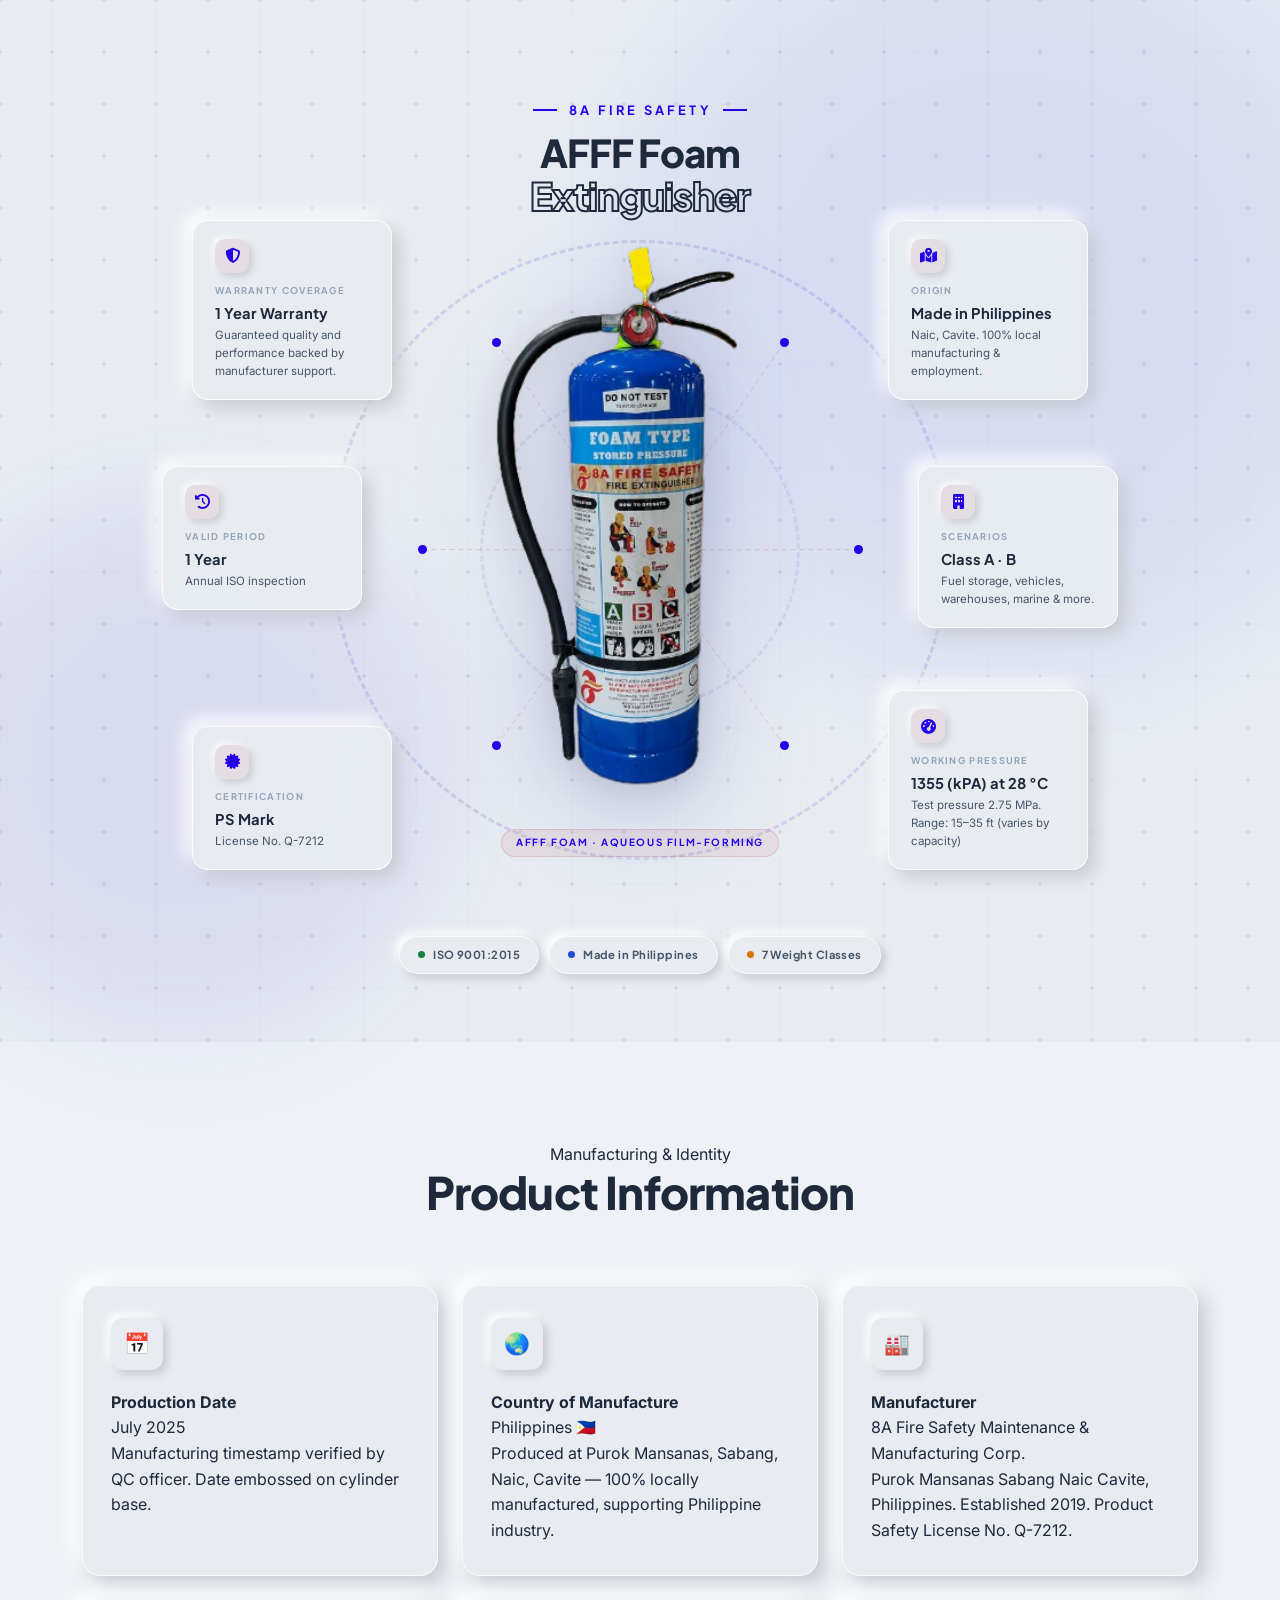
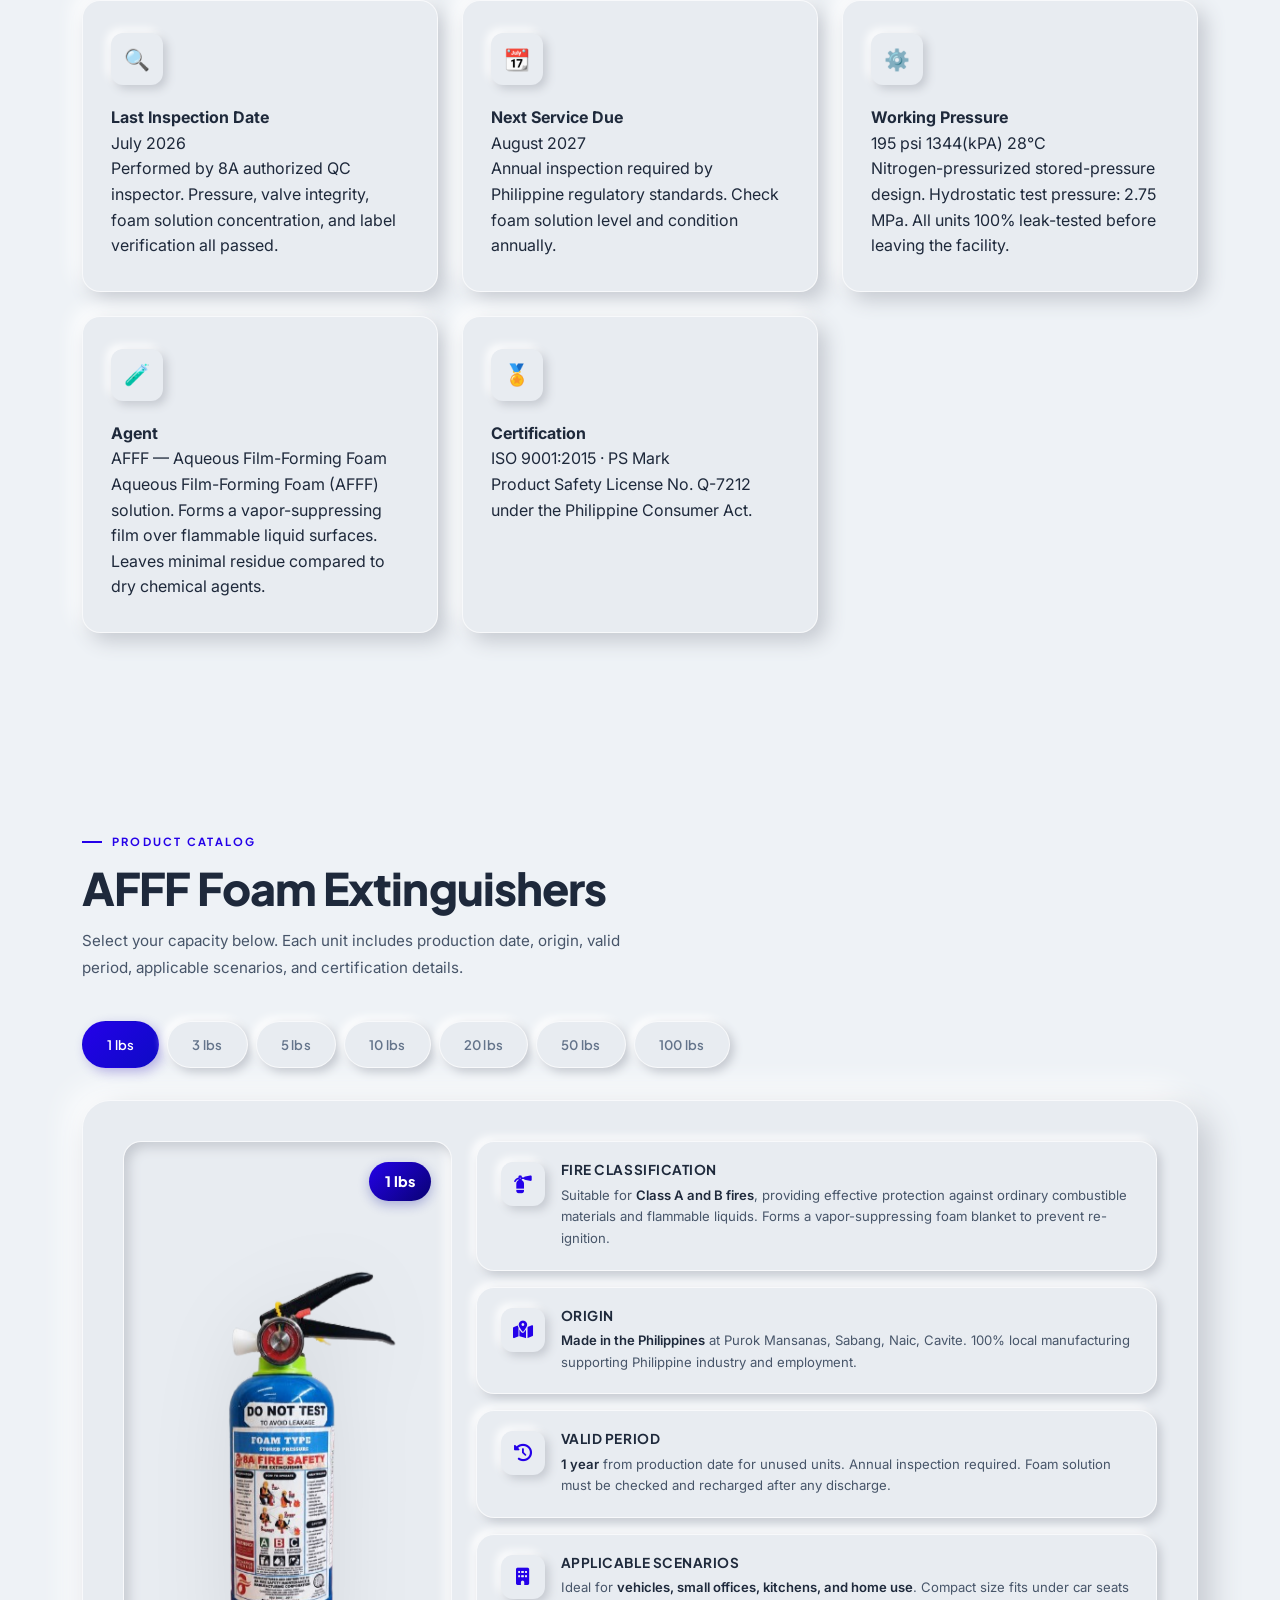
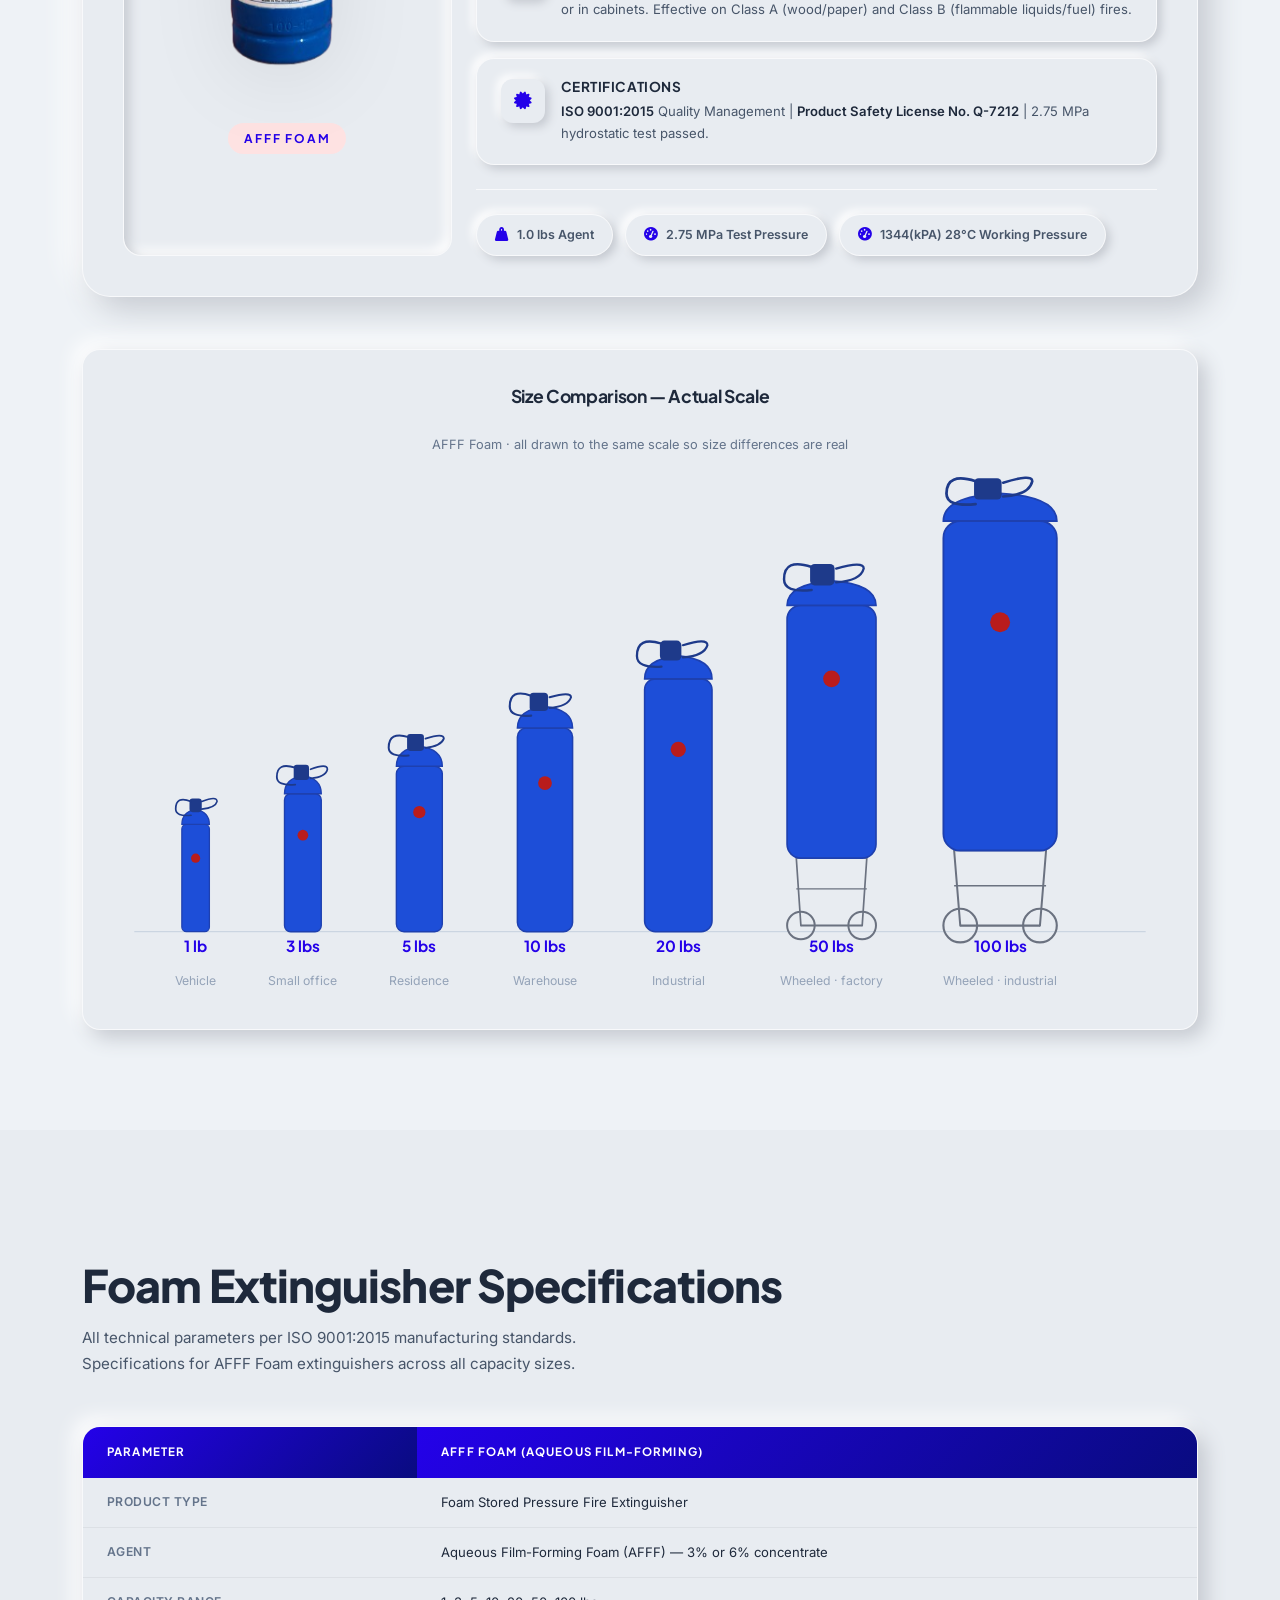
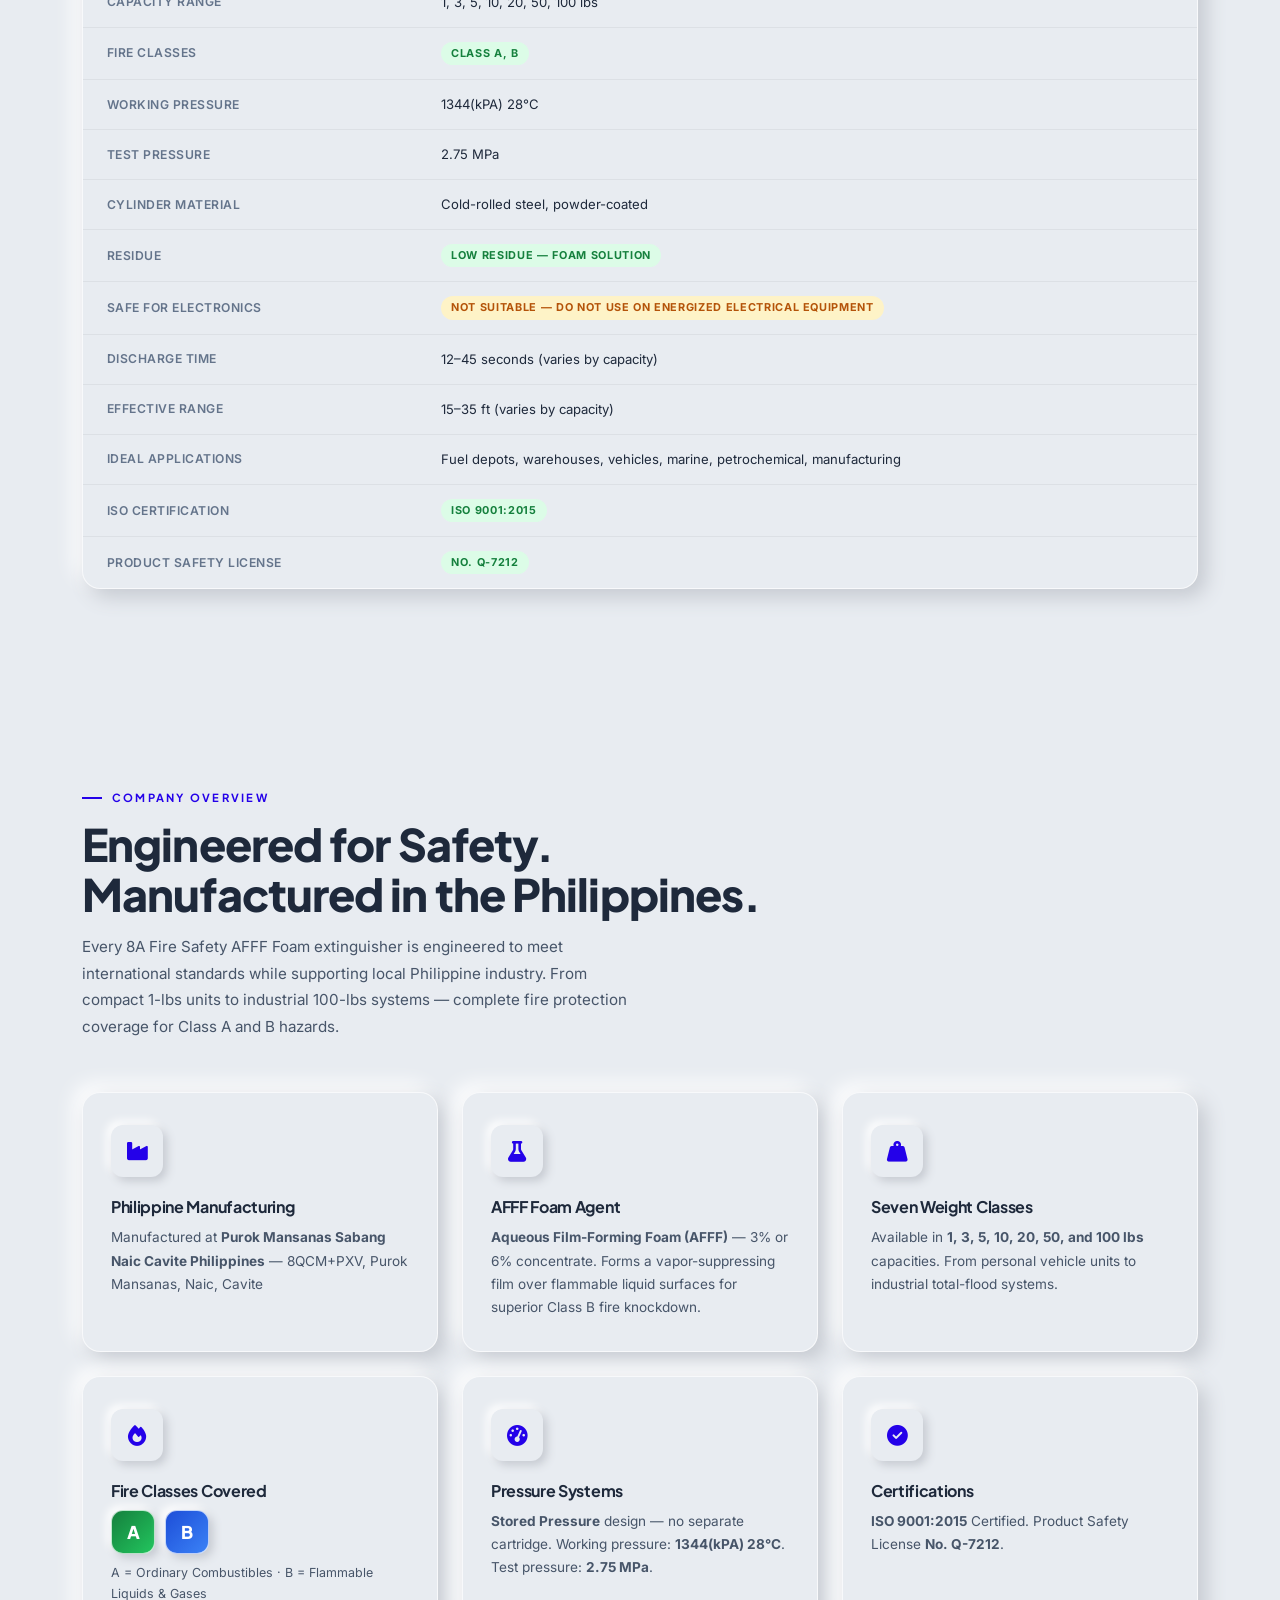
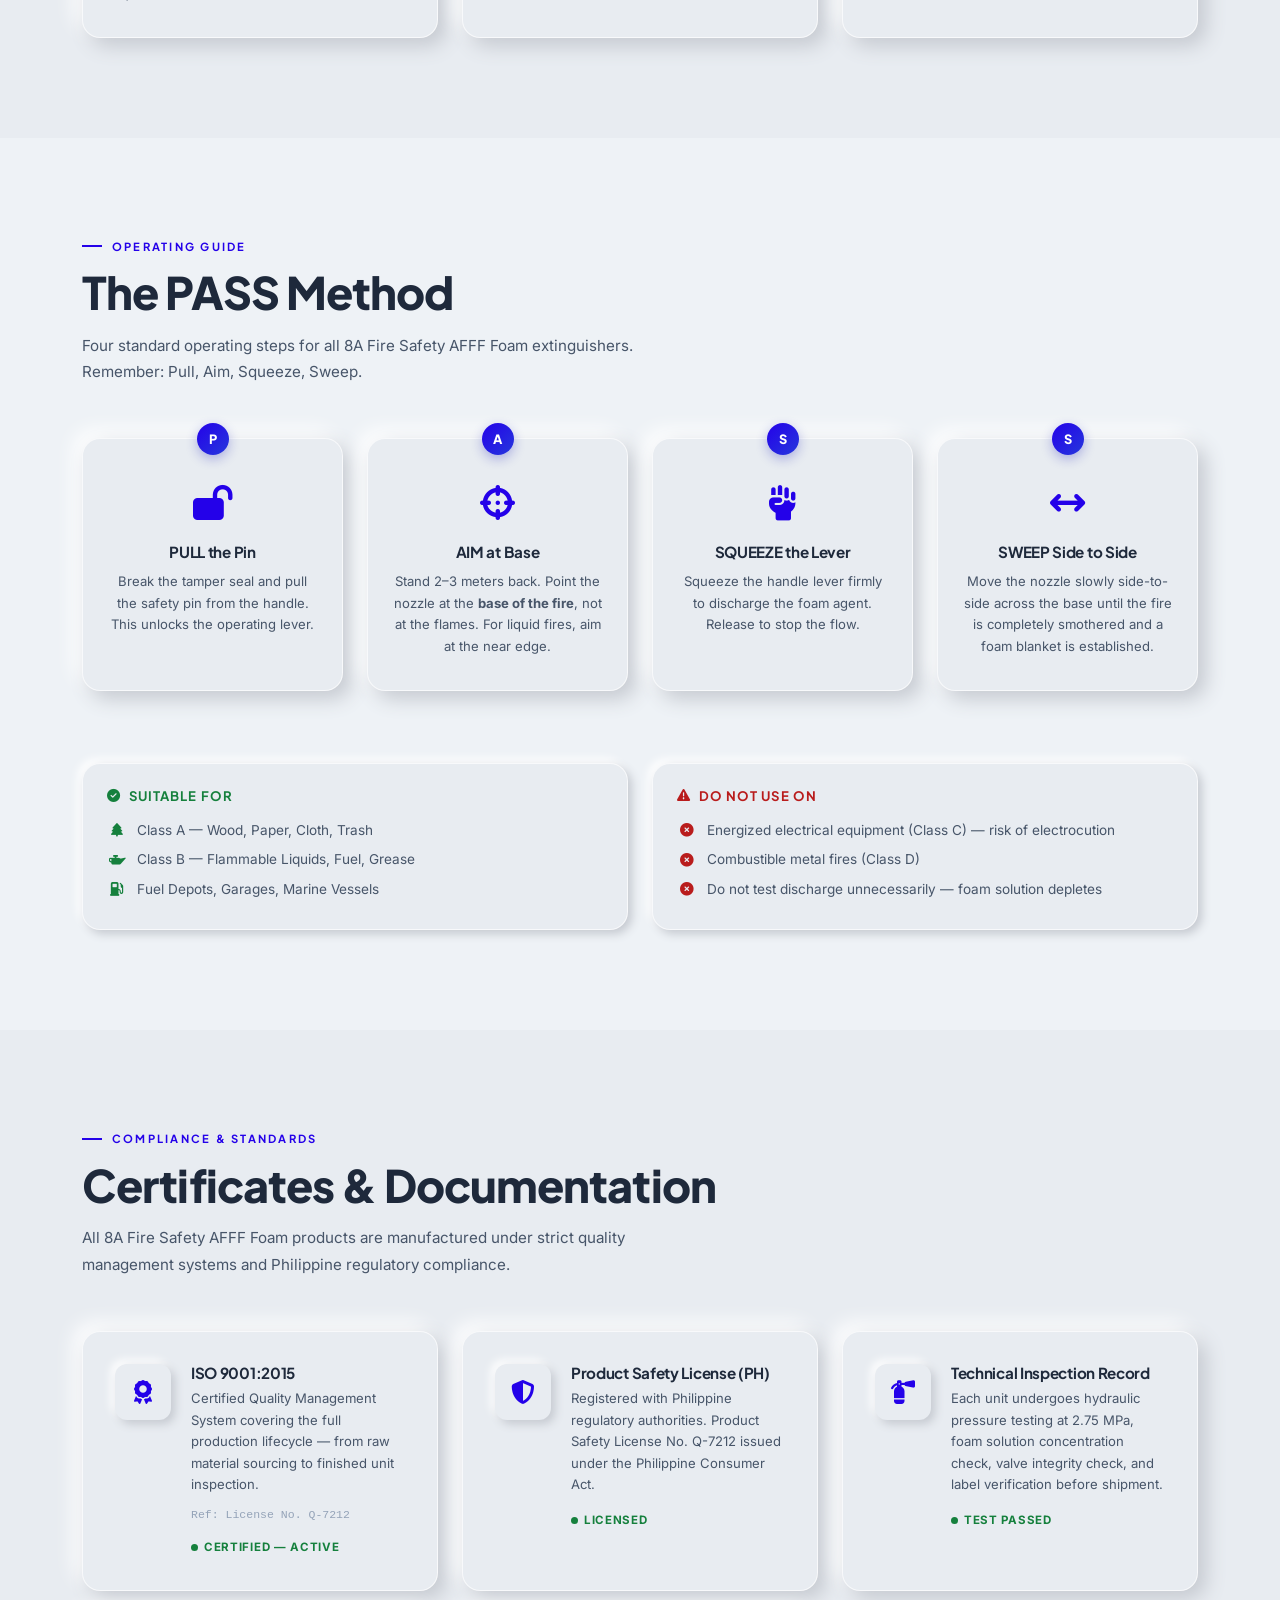
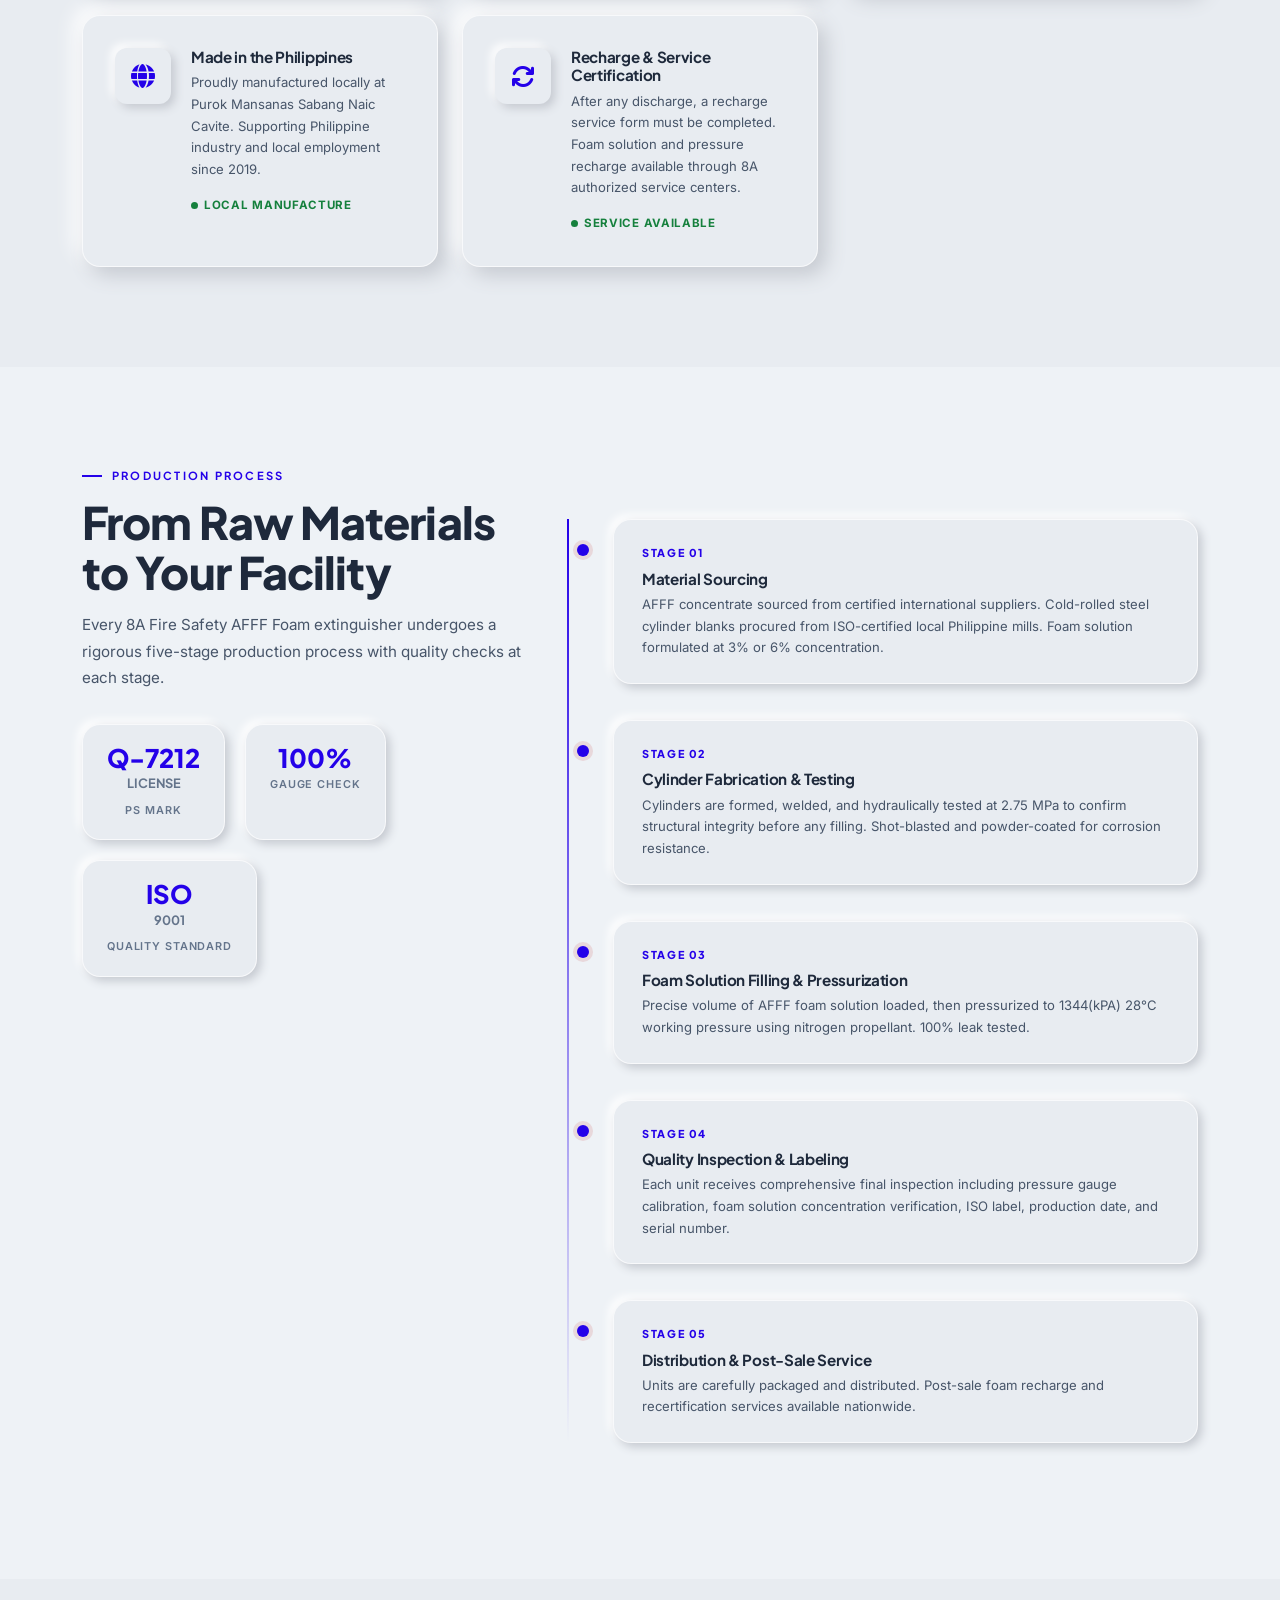
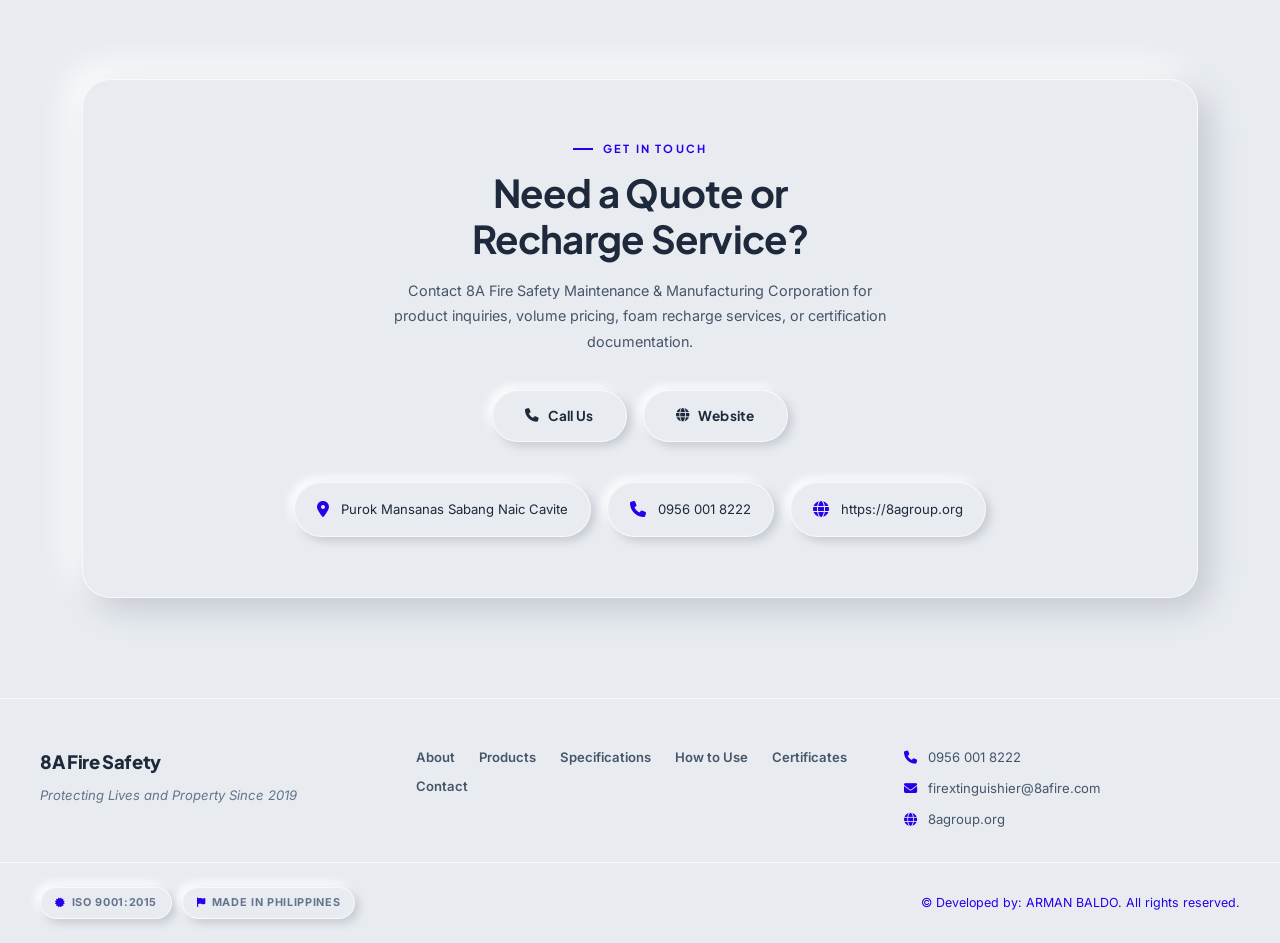
==== foam.html @ 7fbac1e6 "Update foam.html" ====
<!DOCTYPE html>
<html lang="en">
<head>
  <meta charset="UTF-8" />
  <meta name="viewport" content="width=device-width, initial-scale=1.0" />
  <title>8A Fire Safety — Foam Fire Extinguishers</title>
  <meta name="description" content="8A Fire Safety — Philippine-made AFFF Foam fire extinguishers. Available in 1, 3, 5, 10, 20, 50, and 100 lbs. ISO 9001:2015 certified." />

  <link href="https://cdn.jsdelivr.net/npm/bootstrap@5.3.3/dist/css/bootstrap.min.css" rel="stylesheet" integrity="sha384-QWTKZyjpPEjISv5WaRU9OFeRpok6YctnYmDr5pNlyT2bRjXh0JMhjY6hW+ALEwIH" crossorigin="anonymous">
  <link rel="stylesheet" href="https://cdnjs.cloudflare.com/ajax/libs/font-awesome/6.5.1/css/all.min.css" integrity="sha512-DTOQO9RWCH3ppGqcWaEA1BIZOC6xxalwEsw9c2QQeAIftl+Vegovlnee1c9QX4TctnWMn13TZye+giMm8e2LwA==" crossorigin="anonymous" referrerpolicy="no-referrer" />
  <link rel="preconnect" href="https://fonts.googleapis.com">
  <link rel="preconnect" href="https://fonts.gstatic.com" crossorigin>
  <link href="https://fonts.googleapis.com/css2?family=Inter:wght@300;400;500;600;700&family=Plus+Jakarta+Sans:wght@500;600;700;800&display=swap" rel="stylesheet">
  <link rel="stylesheet" href="css/foam.css" />
  <link rel="stylesheet" href="css/foam_grid_animation.css" />
<base target="_blank">
</head>
<body>
<section id="hero" class="h8a-hero-section">

  <!-- Ambient background grid + orbs -->
  <div class="h8a-grid-bg"></div>
  <div class="h8a-orb h8a-orb-1"></div>
  <div class="h8a-orb h8a-orb-2"></div>

  <div class="container h8a-inner">

    <!-- ── Top text block ── -->
    <div class="h8a-top-text reveal-on-scroll">
      <div class="h8a-hero-label">
        <span class="h8a-hero-label-dash"></span>
        8A Fire Safety
        <span class="h8a-hero-label-dash"></span>
      </div>
      <h1 class="h8a-hero-title">
        AFFF Foam<br>
        <span class="h8a-hero-title-stroke">Extinguisher</span>
      </h1>
    </div>

    <!-- ── Stage: floating cards + product center ── -->
    <div class="h8a-stage reveal-on-scroll" data-delay="200" id="h8aStage">

      <!-- Rotating rings -->
      <div class="h8a-ring h8a-ring-outer"></div>
      <div class="h8a-ring h8a-ring-inner"></div>
                                              
      <!-- SVG connector lines (drawn by JS) -->
      <svg id="h8aLines" class="h8a-svg-lines" xmlns="http://www.w3.org/2000/svg"></svg>

      <!-- Pulse dots (anchor points on image perimeter) -->
      <div class="h8a-dot-pulse h8a-dot-tl" style="animation-delay:0s"></div>
      <div class="h8a-dot-pulse h8a-dot-tr" style="animation-delay:0.4s"></div>
      <div class="h8a-dot-pulse h8a-dot-ml" style="animation-delay:0.8s"></div>
      <div class="h8a-dot-pulse h8a-dot-mr" style="animation-delay:1.2s"></div>
      <div class="h8a-dot-pulse h8a-dot-bl" style="animation-delay:1.6s"></div>
      <div class="h8a-dot-pulse h8a-dot-br" style="animation-delay:2.0s"></div>

      <!-- CARD 0: Warranty Coverage -->
      <div class="h8a-card h8a-card-tl" id="h8a-card-0">
        <div class="h8a-card-icon"><i class="fa-solid fa-shield-halved"></i></div>
        <div class="h8a-card-title">Warranty Coverage</div>
        <div class="h8a-card-value">1 Year Warranty</div>
        <div class="h8a-card-detail">Guaranteed quality and performance backed by manufacturer support.</div>
      </div>

      <!-- CARD 1: Origin (top-right) -->
      <div class="h8a-card h8a-card-tr" id="h8a-card-1">
        <div class="h8a-card-icon"><i class="fa-solid fa-map-location-dot"></i></div>
        <div class="h8a-card-title">Origin</div>
        <div class="h8a-card-value">Made in Philippines</div>
        <div class="h8a-card-detail">Naic, Cavite. 100% local manufacturing &amp; employment.</div>
      </div>

      <!-- CARD 2: Valid Period (mid-left) -->
      <div class="h8a-card h8a-card-ml" id="h8a-card-2">
        <div class="h8a-card-icon"><i class="fa-solid fa-clock-rotate-left"></i></div>
        <div class="h8a-card-title">Valid Period</div>
        <div class="h8a-card-value">1 Year</div>
        <div class="h8a-card-detail">Annual ISO inspection</div>
      </div>

      <!-- CARD 3: Applicable Scenarios (mid-right) -->
      <div class="h8a-card h8a-card-mr" id="h8a-card-3">
        <div class="h8a-card-icon"><i class="fa-solid fa-building"></i></div>
        <div class="h8a-card-title">Scenarios</div>
        <div class="h8a-card-value">Class A · B</div>
        <div class="h8a-card-detail">Fuel storage, vehicles, warehouses, marine &amp; more.</div>
      </div>

      <!-- CARD 4: Certifications (bottom-left) -->
      <div class="h8a-card h8a-card-bl" id="h8a-card-4">
        <div class="h8a-card-icon">
          <i class="fa-solid fa-certificate"></i>
        </div>
        <div class="h8a-card-title">Certification</div>
        <div class="h8a-card-value">PS Mark</div>
        <div class="h8a-card-detail">License No. Q-7212</div>
      </div>

      <!-- CARD 5: Working Pressure (bottom-right) -->
      <div class="h8a-card h8a-card-br" id="h8a-card-5">
        <div class="h8a-card-icon"><i class="fa-solid fa-gauge-high"></i></div>
        <div class="h8a-card-title">Working Pressure</div>
        <div class="h8a-card-value">1355 (kPA) at 28 °C</div>
        <div class="h8a-card-detail">Test pressure 2.75 MPa. Range: 15–35 ft (varies by capacity)</div>
      </div>

      <!-- ── Centre product image ── -->
      <div class="h8a-product-core">
        <div class="h8a-img-wrap">
          <img
            src="img/FOAM/10.png"
            alt="8A Fire Safety AFFF Foam Fire Extinguisher"
            class="h8a-product-img"
            onerror="this.style.display='none';this.nextElementSibling.style.display='flex'"
          />
          <!-- Fallback SVG (hidden unless img fails) -->
          <div class="h8a-product-svg-fallback" style="display:none;">
            <i class="fa-solid fa-fire-extinguisher" style="font-size:7rem;color:#1d4ed8;filter:drop-shadow(0 8px 24px rgba(29,78,216,0.25));"></i>
          </div>
        </div>
        <span class="h8a-product-badge">AFFF Foam · Aqueous Film-Forming</span>
      </div>

    </div><!-- /.h8a-stage -->

    <!-- ── Bottom cert pills ── -->
    <div class="h8a-certs-row reveal-on-scroll" data-delay="350">
      <div class="h8a-cert-pill"><span class="h8a-pill-dot green"></span>ISO 9001:2015</div>
      <div class="h8a-cert-pill"><span class="h8a-pill-dot blue"></span>Made in Philippines</div>
      <div class="h8a-cert-pill"><span class="h8a-pill-dot amber"></span>7 Weight Classes</div>
    </div>

  </div><!-- /.container -->
</section>


<!-- ── SECTION: KEY INFO ── -->
<section id="product-info" class="section-pad alt-bg reveal-on-scroll" data-delay="200">
  <div class="container h8a-inner">
    <div class="section-eyebrow">Manufacturing &amp; Identity</div>
    <h2 class="section-title">Product Information</h2>
    <div class="info-grid">

      <div class="info-card">
        <div class="ic-icon">📅</div>
        <div class="ic-label" style="font-weight:700;">Production Date</div>
        <div class="ic-value">July 2025</div>
        <div class="ic-detail">Manufacturing timestamp verified by QC officer. Date embossed on cylinder base.</div>
      </div>

      <div class="info-card">
        <div class="ic-icon">🌏</div>
        <div class="ic-label" style="font-weight:700;">Country of Manufacture</div>
        <div class="ic-value">Philippines 🇵🇭</div>
        <div class="ic-detail">Produced at Purok Mansanas, Sabang, Naic, Cavite — 100% locally manufactured, supporting Philippine industry.</div>
      </div>

      <div class="info-card">
        <div class="ic-icon">🏭</div>
        <div class="ic-label" style="font-weight:700;">Manufacturer</div>
        <div class="ic-value">8A Fire Safety Maintenance &amp; Manufacturing Corp.</div>
        <div class="ic-detail">Purok Mansanas Sabang Naic Cavite, Philippines. Established 2019. Product Safety License No. Q-7212.</div>
      </div>

      <div class="info-card">
        <div class="ic-icon">🔍</div>
        <div class="ic-label" style="font-weight:700;">Last Inspection Date</div>
        <div class="ic-value">July 2026</div>
        <div class="ic-detail">Performed by 8A authorized QC inspector. Pressure, valve integrity, foam solution concentration, and label verification all passed.</div>
      </div>

      <div class="info-card">
        <div class="ic-icon">📆</div>
        <div class="ic-label" style="font-weight:700;">Next Service Due</div>
        <div class="ic-value">August 2027</div>
        <div class="ic-detail">Annual inspection required by Philippine regulatory standards. Check foam solution level and condition annually.</div>
      </div>

      <div class="info-card">
        <div class="ic-icon">⚙️</div>
        <div class="ic-label" style="font-weight:700;">Working Pressure</div>
        <div class="ic-value">195 psi 1344(kPA) 28°C</div>
        <div class="ic-detail">Nitrogen-pressurized stored-pressure design. Hydrostatic test pressure: 2.75 MPa. All units 100% leak-tested before leaving the facility.</div>
      </div>

      <div class="info-card">
        <div class="ic-icon">🧪</div>
        <div class="ic-label" style="font-weight:700;">Agent</div>
        <div class="ic-value">AFFF — Aqueous Film-Forming Foam</div>
        <div class="ic-detail">Aqueous Film-Forming Foam (AFFF) solution. Forms a vapor-suppressing film over flammable liquid surfaces. Leaves minimal residue compared to dry chemical agents.</div>
      </div>

      <div class="info-card">
        <div class="ic-icon">🏅</div>
        <div class="ic-label" style="font-weight:700;">Certification</div>
        <div class="ic-value">ISO 9001:2015 · PS Mark</div>
        <div class="ic-detail">Product Safety License No. Q-7212 under the Philippine Consumer Act.</div>
      </div>

    </div>
  </div>
</section>

<!-- ══════════════════════════════════════════
     PRODUCTS — FOAM ONLY
     ══════════════════════════════════════════ -->
<section id="products" class="section-pad alt-bg">
  <div class="container">
    <div class="section-label reveal-on-scroll">Product Catalog</div>
    <h2 class="section-title reveal-on-scroll" data-delay="100">AFFF Foam Extinguishers</h2>
    <p class="section-sub reveal-on-scroll" data-delay="200">
      Select your capacity below. Each unit includes production date, origin, valid period, applicable scenarios, and certification details.
    </p>

    <!-- Product Size Selector -->
    <div class="product-tabs reveal-on-scroll" data-delay="300">
      <button class="tab-btn active" data-tab="1lb">1 lbs</button>
      <button class="tab-btn " data-tab="3lb">3 lbs</button>
      <button class="tab-btn" data-tab="5lb">5 lbs</button>
      <button class="tab-btn" data-tab="10lb">10 lbs</button>
      <button class="tab-btn" data-tab="20lb">20 lbs</button>
      <button class="tab-btn" data-tab="50lb">50 lbs</button>
      <button class="tab-btn" data-tab="100lb">100 lbs</button>
    </div>

    <!-- 1 lbs Product Card -->
    <div id="tab-1lb" class="product-detail-panel active">
      <div class="product-detail-card">
        <div class="row g-4 reveal-on-scroll" data-delay="200">
          <div class="col-lg-4">
            <div class="product-image-box">
              <div class="product-size-badge">1 lbs</div>
              <img class="anatomy-img" id="anatomyImg" src="img/FOAM/1.png" alt="8A Fire Safety Foam Extinguisher Technical Drawing" />
              <div class="product-agent-tag">AFFF Foam</div>
            </div>
          </div>
          <div class="col-lg-8">
            <div class="product-info-grid">
              <div class="info-block">
                <div class="info-block-icon"><i class="fa-solid fa-fire-extinguisher"></i></div>
                <div class="info-block-content">
                  <h5>Fire Classification</h5>
                  <p>Suitable for <strong>Class A and B fires</strong>, providing effective protection against ordinary combustible materials and flammable liquids. Forms a vapor-suppressing foam blanket to prevent re-ignition.</p>
                </div>
              </div>
              <div class="info-block">
                <div class="info-block-icon"><i class="fa-solid fa-map-location-dot"></i></div>
                <div class="info-block-content">
                  <h5>Origin</h5>
                  <p><strong>Made in the Philippines</strong> at Purok Mansanas, Sabang, Naic, Cavite. 100% local manufacturing supporting Philippine industry and employment.</p>
                </div>
              </div>
              <div class="info-block">
                <div class="info-block-icon"><i class="fa-solid fa-clock-rotate-left"></i></div>
                <div class="info-block-content">
                  <h5>Valid Period</h5>
                  <p><strong>1 year</strong> from production date for unused units. Annual inspection required. Foam solution must be checked and recharged after any discharge.</p>
                </div>
              </div>
              <div class="info-block">
                <div class="info-block-icon"><i class="fa-solid fa-building"></i></div>
                <div class="info-block-content">
                  <h5>Applicable Scenarios</h5>
                  <p>Ideal for <strong>vehicles, small offices, kitchens, and home use</strong>. Compact size fits under car seats or in cabinets. Effective on Class A (wood/paper) and Class B (flammable liquids/fuel) fires.</p>
                </div>
              </div>
              <div class="info-block">
                <div class="info-block-icon"><i class="fa-solid fa-certificate"></i></div>
                <div class="info-block-content">
                  <h5>Certifications</h5>
                  <p><strong>ISO 9001:2015</strong> Quality Management | <strong>Product Safety License No. Q-7212</strong> | 2.75 MPa hydrostatic test passed.</p>
                </div>
              </div>
            </div>
            <div class="product-meta-row">
              <div class="meta-badge"><i class="fa-solid fa-weight-hanging"></i> 1.0 lbs Agent</div>
              <div class="meta-badge"><i class="fa-solid fa-gauge-high"></i> 2.75 MPa Test Pressure</div>
              <div class="meta-badge"><i class="fa-solid fa-gauge-high"></i> 1344(kPA) 28°C Working Pressure</div>
            </div>
          </div>
        </div>
      </div>
    </div>

    <!-- 3 lbs Product Card -->
    <div id="tab-3lb" class="product-detail-panel">
      <div class="product-detail-card">
        <div class="row g-4">
          <div class="col-lg-4">
            <div class="product-image-box">
              <div class="product-size-badge">3 lbs</div>
              <img class="anatomy-img" src="img/FOAM/3.png" alt="8A Fire Safety Foam Extinguisher Technical Drawing" />
              <div class="product-agent-tag">AFFF Foam</div>
            </div>
          </div>
          <div class="col-lg-8">
            <div class="product-info-grid">
              <div class="info-block">
                <div class="info-block-icon"><i class="fa-solid fa-fire-extinguisher"></i></div>
                <div class="info-block-content">
                  <h5>Fire Classification</h5>
                  <p>Suitable for <strong>Class A and B fires</strong>, providing effective protection against common combustible materials and flammable liquids. AFFF foam suppresses vapors to prevent re-ignition.</p>
                </div>
              </div>
              <div class="info-block">
                <div class="info-block-icon"><i class="fa-solid fa-map-location-dot"></i></div>
                <div class="info-block-content">
                  <h5>Origin</h5>
                  <p><strong>Made in the Philippines</strong> at Purok Mansanas, Sabang, Naic, Cavite. Local steel and components sourced from ISO-certified Philippine suppliers.</p>
                </div>
              </div>
              <div class="info-block">
                <div class="info-block-icon"><i class="fa-solid fa-clock-rotate-left"></i></div>
                <div class="info-block-content">
                  <h5>Valid Period</h5>
                  <p><strong>1 year</strong> from production date for unused units. Annual pressure gauge and foam solution inspection required. Recharge available through 8A.</p>
                </div>
              </div>
              <div class="info-block">
                <div class="info-block-icon"><i class="fa-solid fa-building"></i></div>
                <div class="info-block-content">
                  <h5>Applicable Scenarios</h5>
                  <p>Perfect for <strong>small offices, retail shops, food stalls, fuel storage areas, and residential units</strong>. Portable enough for vehicle mounting. Effective 15–20 ft discharge range on Class A and B fires.</p>
                </div>
              </div>
              <div class="info-block">
                <div class="info-block-icon"><i class="fa-solid fa-certificate"></i></div>
                <div class="info-block-content">
                  <h5>Certifications</h5>
                  <p><strong>ISO 9001:2015</strong> Quality Management | <strong>Product Safety License No. Q-7212</strong> | 2.75 MPa hydrostatic test passed.</p>
                </div>
              </div>
            </div>
            <div class="product-meta-row">
              <div class="meta-badge"><i class="fa-solid fa-weight-hanging"></i> 3.0 lbs Agent</div>
              <div class="meta-badge"><i class="fa-solid fa-gauge-high"></i> 2.75 MPa Test Pressure</div>
              <div class="meta-badge"><i class="fa-solid fa-gauge-high"></i> 1344(kPA) 28°C Working Pressure</div>
            </div>
          </div>
        </div>
      </div>
    </div>

    <!-- 5 lbs Product Card -->
    <div id="tab-5lb" class="product-detail-panel">
      <div class="product-detail-card">
        <div class="row g-4">
          <div class="col-lg-4">
            <div class="product-image-box">
              <div class="product-size-badge">5 lbs</div>
              <img class="anatomy-img" src="img/FOAM/5.png" alt="8A Fire Safety Foam Extinguisher Technical Drawing" />
              <div class="product-agent-tag">AFFF Foam</div>
            </div>
          </div>
          <div class="col-lg-8">
            <div class="product-info-grid">
              <div class="info-block">
                <div class="info-block-icon"><i class="fa-solid fa-fire-extinguisher"></i></div>
                <div class="info-block-content">
                  <h5>Fire Classification</h5>
                  <p>Suitable for <strong>Class A and B fires</strong>, providing effective protection against common combustible materials and flammable liquids. Forms an aqueous film that seals fuel vapors and cools burning surfaces.</p>
                </div>
              </div>
              <div class="info-block">
                <div class="info-block-icon"><i class="fa-solid fa-map-location-dot"></i></div>
                <div class="info-block-content">
                  <h5>Origin</h5>
                  <p><strong>Made in the Philippines</strong> at Purok Mansanas, Sabang, Naic, Cavite. Cold-rolled steel cylinders from local ISO-certified mills with powder-coat finishing.</p>
                </div>
              </div>
              <div class="info-block">
                <div class="info-block-icon"><i class="fa-solid fa-clock-rotate-left"></i></div>
                <div class="info-block-content">
                  <h5>Valid Period</h5>
                  <p><strong>1 year</strong> from production date for unused units. Annual foam solution and pressure inspection required. Recharge service available.</p>
                </div>
              </div>
              <div class="info-block">
                <div class="info-block-icon"><i class="fa-solid fa-building"></i></div>
                <div class="info-block-content">
                  <h5>Applicable Scenarios</h5>
                  <p>Recommended for <strong>offices, restaurants, small warehouses, workshops, fuel stations, and commercial vehicles</strong>. Most popular size for general commercial compliance. 18-second discharge time, 20 ft range.</p>
                </div>
              </div>
              <div class="info-block">
                <div class="info-block-icon"><i class="fa-solid fa-certificate"></i></div>
                <div class="info-block-content">
                  <h5>Certifications</h5>
                  <p><strong>ISO 9001:2015</strong> Quality Management | <strong>Product Safety License No. Q-7212</strong> | 2.75 MPa hydrostatic test passed.</p>
                </div>
              </div>
            </div>
            <div class="product-meta-row">
              <div class="meta-badge"><i class="fa-solid fa-weight-hanging"></i> 5.0 lbs Agent</div>
              <div class="meta-badge"><i class="fa-solid fa-gauge-high"></i> 2.75 MPa Test Pressure</div>
              <div class="meta-badge"><i class="fa-solid fa-gauge-high"></i> 1344(kPA) 28°C Working Pressure</div>
            </div>
          </div>
        </div>
      </div>
    </div>

    <!-- 10 lbs Product Card -->
    <div id="tab-10lb" class="product-detail-panel">
      <div class="product-detail-card">
        <div class="row g-4">
          <div class="col-lg-4">
            <div class="product-image-box">
              <div class="product-size-badge">10 lbs</div>
              <img class="anatomy-img" src="img/FOAM/10.png" alt="8A Fire Safety Foam Extinguisher Technical Drawing" />
              <div class="product-agent-tag">AFFF Foam</div>
            </div>
          </div>
          <div class="col-lg-8">
            <div class="product-info-grid">
              <div class="info-block">
                <div class="info-block-icon"><i class="fa-solid fa-fire-extinguisher"></i></div>
                <div class="info-block-content">
                  <h5>Fire Classification</h5>
                  <p>Suitable for <strong>Class A and B fires</strong>, providing effective protection against common combustible materials and flammable liquids. AFFF blanket suppresses vapor release and prevents re-flash.</p>
                </div>
              </div>
              <div class="info-block">
                <div class="info-block-icon"><i class="fa-solid fa-map-location-dot"></i></div>
                <div class="info-block-content">
                  <h5>Origin</h5>
                  <p><strong>Made in the Philippines</strong> at Purok Mansanas, Sabang, Naic, Cavite. Seamless steel cylinders from local mills with dual-coat powder paint system for corrosion resistance.</p>
                </div>
              </div>
              <div class="info-block">
                <div class="info-block-icon"><i class="fa-solid fa-clock-rotate-left"></i></div>
                <div class="info-block-content">
                  <h5>Valid Period</h5>
                  <p><strong>1 year</strong> from production date for unused units. Annual pressure gauge and foam solution concentration inspection required. Recharge available through 8A.</p>
                </div>
              </div>
              <div class="info-block">
                <div class="info-block-icon"><i class="fa-solid fa-building"></i></div>
                <div class="info-block-content">
                  <h5>Applicable Scenarios</h5>
                  <p>Designed for <strong>medium warehouses, fuel depots, hotels, marine vessels, schools, and multi-room commercial buildings</strong>. 25-second discharge time with 25 ft effective range. Wall-mount or vehicle bracket options.</p>
                </div>
              </div>
              <div class="info-block">
                <div class="info-block-icon"><i class="fa-solid fa-certificate"></i></div>
                <div class="info-block-content">
                  <h5>Certifications</h5>
                  <p><strong>ISO 9001:2015</strong> Quality Management | <strong>Product Safety License No. Q-7212</strong> | 2.75 MPa hydrostatic test passed.</p>
                </div>
              </div>
            </div>
            <div class="product-meta-row">
              <div class="meta-badge"><i class="fa-solid fa-weight-hanging"></i> 10.0 lbs Agent</div>
              <div class="meta-badge"><i class="fa-solid fa-gauge-high"></i> 2.75 MPa Test Pressure</div>
              <div class="meta-badge"><i class="fa-solid fa-gauge-high"></i> 1344(kPA) 28°C Working Pressure</div>
            </div>
          </div>
        </div>
      </div>
    </div>

    <!-- 20 lbs Product Card -->
    <div id="tab-20lb" class="product-detail-panel">
      <div class="product-detail-card">
        <div class="row g-4">
          <div class="col-lg-4">
            <div class="product-image-box">
              <div class="product-size-badge">20 lbs</div>
              <img class="anatomy-img" src="img/FOAM/20.png" alt="8A Fire Safety Foam Extinguisher Technical Drawing" />
              <div class="product-agent-tag">AFFF Foam</div>
            </div>
          </div>
          <div class="col-lg-8">
            <div class="product-info-grid">
              <div class="info-block">
                <div class="info-block-icon"><i class="fa-solid fa-fire-extinguisher"></i></div>
                <div class="info-block-content">
                  <h5>Fire Classification</h5>
                  <p>Suitable for <strong>Class A and B fires</strong>, providing effective protection against common combustible materials and flammable liquids. High-expansion foam blanket for rapid suppression of large fuel-surface fires.</p>
                </div>
              </div>
              <div class="info-block">
                <div class="info-block-icon"><i class="fa-solid fa-map-location-dot"></i></div>
                <div class="info-block-content">
                  <h5>Origin</h5>
                  <p><strong>Made in the Philippines</strong> at Purok Mansanas, Sabang, Naic, Cavite. Heavy-duty cold-rolled steel construction with corrosion-resistant powder coating for industrial environments.</p>
                </div>
              </div>
              <div class="info-block">
                <div class="info-block-icon"><i class="fa-solid fa-clock-rotate-left"></i></div>
                <div class="info-block-content">
                  <h5>Valid Period</h5>
                  <p><strong>1 year</strong> from production date for unused units. Annual pressure gauge and foam solution inspection required. Recharge available through 8A.</p>
                </div>
              </div>
              <div class="info-block">
                <div class="info-block-icon"><i class="fa-solid fa-building"></i></div>
                <div class="info-block-content">
                  <h5>Applicable Scenarios</h5>
                  <p>Built for <strong>industrial facilities, large warehouses, construction sites, fuel storage yards, and heavy commercial use</strong>. 35-second discharge time, 30 ft range. High-flow valve for rapid foam application.</p>
                </div>
              </div>
              <div class="info-block">
                <div class="info-block-icon"><i class="fa-solid fa-certificate"></i></div>
                <div class="info-block-content">
                  <h5>Certifications</h5>
                  <p><strong>ISO 9001:2015</strong> Quality Management | <strong>Product Safety License No. Q-7212</strong> | 2.75 MPa hydrostatic test passed.</p>
                </div>
              </div>
            </div>
            <div class="product-meta-row">
              <div class="meta-badge"><i class="fa-solid fa-weight-hanging"></i> 20.0 lbs Agent</div>
              <div class="meta-badge"><i class="fa-solid fa-gauge-high"></i> 2.75 MPa Test Pressure</div>
              <div class="meta-badge"><i class="fa-solid fa-gauge-high"></i> 1344(kPA) 28°C Working Pressure</div>
            </div>
          </div>
        </div>
      </div>
    </div>

    <!-- 50 lbs Product Card -->
    <div id="tab-50lb" class="product-detail-panel">
      <div class="product-detail-card">
        <div class="row g-4">
          <div class="col-lg-4">
            <div class="product-image-box">
              <div class="product-size-badge">50 lbs</div>
              <img class="anatomy-img" src="img/FOAM/50.png" alt="8A Fire Safety Foam Extinguisher Technical Drawing" />
              <div class="product-agent-tag">AFFF Foam</div>
            </div>
          </div>
          <div class="col-lg-8">
            <div class="product-info-grid">
              <div class="info-block">
                <div class="info-block-icon"><i class="fa-solid fa-fire-extinguisher"></i></div>
                <div class="info-block-content">
                  <h5>Fire Classification</h5>
                  <p>Suitable for <strong>Class A and B fires</strong>, providing effective protection against common combustible materials and flammable liquids. AFFF agent rapidly forms a film over the fuel surface, cutting off oxygen supply.</p>
                </div>
              </div>
              <div class="info-block">
                <div class="info-block-icon"><i class="fa-solid fa-map-location-dot"></i></div>
                <div class="info-block-content">
                  <h5>Origin</h5>
                  <p><strong>Made in the Philippines</strong> at Purok Mansanas, Sabang, Naic, Cavite. Heavy-duty steel construction with industrial-grade powder coating. Wheeled trolley design for mobility.</p>
                </div>
              </div>
              <div class="info-block">
                <div class="info-block-icon"><i class="fa-solid fa-clock-rotate-left"></i></div>
                <div class="info-block-content">
                  <h5>Valid Period</h5>
                  <p><strong>1 year</strong> from production date for unused units. Annual pressure gauge and foam solution inspection required. Recharge available through 8A.</p>
                </div>
              </div>
              <div class="info-block">
                <div class="info-block-icon"><i class="fa-solid fa-building"></i></div>
                <div class="info-block-content">
                  <h5>Applicable Scenarios</h5>
                  <p>Engineered for <strong>large industrial plants, shipyards, airports, fuel depots, petrochemical facilities, and heavy manufacturing</strong>. Wheeled unit for rapid deployment. Extended foam discharge for large-area fuel fires.</p>
                </div>
              </div>
              <div class="info-block">
                <div class="info-block-icon"><i class="fa-solid fa-certificate"></i></div>
                <div class="info-block-content">
                  <h5>Certifications</h5>
                  <p><strong>ISO 9001:2015</strong> Quality Management | <strong>Product Safety License No. Q-7212</strong> | 2.75 MPa hydrostatic test passed.</p>
                </div>
              </div>
            </div>
            <div class="product-meta-row">
              <div class="meta-badge"><i class="fa-solid fa-weight-hanging"></i> 50.0 lbs Agent</div>
              <div class="meta-badge"><i class="fa-solid fa-gauge-high"></i> 2.75 MPa Test Pressure</div>
              <div class="meta-badge"><i class="fa-solid fa-gauge-high"></i> 1344(kPA) 28°C Working Pressure</div>
            </div>
          </div>
        </div>
      </div>
    </div>

    <!-- 100 lbs Product Card -->
    <div id="tab-100lb" class="product-detail-panel">
      <div class="product-detail-card">
        <div class="row g-4">
          <div class="col-lg-4">
            <div class="product-image-box">
              <div class="product-size-badge">100 lbs</div>
              <img class="anatomy-img" src="img/FOAM/100.png" alt="8A Fire Safety Foam Extinguisher Technical Drawing" />
              <div class="product-agent-tag">AFFF Foam</div>
            </div>
          </div>
          <div class="col-lg-8">
            <div class="product-info-grid">
              <div class="info-block">
                <div class="info-block-icon"><i class="fa-solid fa-fire-extinguisher"></i></div>
                <div class="info-block-content">
                  <h5>Fire Classification</h5>
                  <p>Suitable for <strong>Class A and B fires</strong>, providing effective protection against common combustible materials and flammable liquids. Maximum-coverage AFFF foam blanket for total-flood industrial applications.</p>
                </div>
              </div>
              <div class="info-block">
                <div class="info-block-icon"><i class="fa-solid fa-map-location-dot"></i></div>
                <div class="info-block-content">
                  <h5>Origin</h5>
                  <p><strong>Made in the Philippines</strong> at Purok Mansanas, Sabang, Naic, Cavite. Industrial-grade steel construction with reinforced trolley and extended hose assembly. Built for the most demanding fire protection needs.</p>
                </div>
              </div>
              <div class="info-block">
                <div class="info-block-icon"><i class="fa-solid fa-clock-rotate-left"></i></div>
                <div class="info-block-content">
                  <h5>Valid Period</h5>
                  <p><strong>1 year</strong> from production date for unused units. Annual pressure gauge and foam solution inspection required. Recharge available through 8A.</p>
                </div>
              </div>
              <div class="info-block">
                <div class="info-block-icon"><i class="fa-solid fa-building"></i></div>
                <div class="info-block-content">
                  <h5>Applicable Scenarios</h5>
                  <p>Designed for <strong>total-flood industrial protection, shipyards, airports, petrochemical plants, large fuel storage facilities, and military installations</strong>. Wheeled unit with extended hose for operator safety. Maximum foam coverage area.</p>
                </div>
              </div>
              <div class="info-block">
                <div class="info-block-icon"><i class="fa-solid fa-certificate"></i></div>
                <div class="info-block-content">
                  <h5>Certifications</h5>
                  <p><strong>ISO 9001:2015</strong> Quality Management | <strong>Product Safety License No. Q-7212</strong> | 2.75 MPa hydrostatic test passed.</p>
                </div>
              </div>
            </div>
            <div class="product-meta-row">
              <div class="meta-badge"><i class="fa-solid fa-weight-hanging"></i> 100.0 lbs Agent</div>
              <div class="meta-badge"><i class="fa-solid fa-gauge-high"></i> 2.75 MPa Test Pressure</div>
              <div class="meta-badge"><i class="fa-solid fa-temperature-half"></i> 1344(kPA) 28°C Working Pressure</div>
            </div>
          </div>
        </div>
      </div>
    </div>

    <!-- Size Comparison Guide -->
    <div class="weight-guide reveal-on-scroll" data-delay="400">
      <h3 class="guide-title">Size Comparison — Actual Scale</h3>
      <p style="font-size:0.8rem;color:var(--text-muted);margin:0 0 1rem;text-align:center;">
        AFFF Foam · all drawn to the same scale so size differences are real
      </p>

      <div style="overflow-x:auto;">
        <svg viewBox="0 0 680 340" style="width:100%;min-width:480px;display:block;" role="img" aria-label="Fire extinguisher size comparison from 1 lb to 100 lbs">

          <!-- Ground line -->
          <line x1="10" y1="300" x2="670" y2="300" stroke="#cbd5e1" stroke-width="0.8"/>

          <!-- ══ 1 LB  cx=50, w=18, body h=70 ══ -->
          <rect x="41" y="230" width="18" height="70" rx="3" fill="#1d4ed8" stroke="#1e40af" stroke-width="0.8"/>
          <path d="M41 230 Q41 222 50 220 Q59 222 59 230Z" fill="#1d4ed8" stroke="#1e40af" stroke-width="0.8"/>
          <rect x="46" y="213" width="8" height="9" rx="2" fill="#1e3a8a"/>
          <path d="M47 215 Q37 211 37 220 Q37 225 47 224" fill="none" stroke="#1e3a8a" stroke-width="1.1" stroke-linecap="round"/>
          <path d="M54 215 Q64 211 64 215 Q63 219 54 220" fill="none" stroke="#1e3a8a" stroke-width="1" stroke-linecap="round"/>
          <circle cx="50" cy="252" r="3" fill="#b91c1c"/>
          <text x="50" y="313" text-anchor="middle" font-family="var(--font-display)" font-size="10" font-weight="700" fill="var(--accent)">1 lb</text>
          <text x="50" y="335" text-anchor="middle" font-family="var(--font-body)" font-size="8" fill="var(--text-faint)">Vehicle</text>

          <!-- ══ 3 LB  cx=120, w=24, body h=90 ══ -->
          <rect x="108" y="210" width="24" height="90" rx="4" fill="#1d4ed8" stroke="#1e40af" stroke-width="0.9"/>
          <path d="M108 210 Q108 200 120 198 Q132 200 132 210Z" fill="#1d4ed8" stroke="#1e40af" stroke-width="0.9"/>
          <rect x="114" y="191" width="10" height="10" rx="2" fill="#1e3a8a"/>
          <path d="M115 193 Q103 189 103 199 Q103 205 115 204" fill="none" stroke="#1e3a8a" stroke-width="1.2" stroke-linecap="round"/>
          <path d="M125 194 Q136 190 136 194 Q135 199 125 200" fill="none" stroke="#1e3a8a" stroke-width="1.1" stroke-linecap="round"/>
          <circle cx="120" cy="237" r="3.5" fill="#b91c1c"/>
          <text x="120" y="313" text-anchor="middle" font-family="var(--font-display)" font-size="10" font-weight="700" fill="var(--accent)">3 lbs</text>
          <text x="120" y="335" text-anchor="middle" font-family="var(--font-body)" font-size="8" fill="var(--text-faint)">Small office</text>

          <!-- ══ 5 LB  cx=196, w=30, body h=108 ══ -->
          <rect x="181" y="192" width="30" height="108" rx="5" fill="#1d4ed8" stroke="#1e40af" stroke-width="0.9"/>
          <path d="M181 192 Q181 181 196 179 Q211 181 211 192Z" fill="#1d4ed8" stroke="#1e40af" stroke-width="0.9"/>
          <rect x="188" y="171" width="11" height="11" rx="2" fill="#1e3a8a"/>
          <path d="M189 173 Q176 169 176 180 Q176 186 189 185" fill="none" stroke="#1e3a8a" stroke-width="1.3" stroke-linecap="round"/>
          <path d="M200 174 Q212 170 212 174 Q210 179 200 180" fill="none" stroke="#1e3a8a" stroke-width="1.2" stroke-linecap="round"/>
          <circle cx="196" cy="222" r="4" fill="#b91c1c"/>
          <text x="196" y="313" text-anchor="middle" font-family="var(--font-display)" font-size="10" font-weight="700" fill="var(--accent)">5 lbs</text>
          <text x="196" y="335" text-anchor="middle" font-family="var(--font-body)" font-size="8" fill="var(--text-faint)">Residence</text>

          <!-- ══ 10 LB  cx=278, w=36, body h=133 ══ -->
          <rect x="260" y="167" width="36" height="133" rx="6" fill="#1d4ed8" stroke="#1e40af" stroke-width="1"/>
          <path d="M260 167 Q260 155 278 153 Q296 155 296 167Z" fill="#1d4ed8" stroke="#1e40af" stroke-width="1"/>
          <rect x="268" y="144" width="12" height="12" rx="2.5" fill="#1e3a8a"/>
          <path d="M269 146 Q255 141 255 153 Q255 160 269 159" fill="none" stroke="#1e3a8a" stroke-width="1.4" stroke-linecap="round"/>
          <path d="M281 147 Q295 143 295 147 Q293 153 281 154" fill="none" stroke="#1e3a8a" stroke-width="1.3" stroke-linecap="round"/>
          <circle cx="278" cy="203" r="4.5" fill="#b91c1c"/>
          <text x="278" y="313" text-anchor="middle" font-family="var(--font-display)" font-size="10" font-weight="700" fill="var(--accent)">10 lbs</text>
          <text x="278" y="335" text-anchor="middle" font-family="var(--font-body)" font-size="8" fill="var(--text-faint)">Warehouse</text>

          <!-- ══ 20 LB  cx=365, w=44, body h=165 ══ -->
          <rect x="343" y="135" width="44" height="165" rx="7" fill="#1d4ed8" stroke="#1e40af" stroke-width="1"/>
          <path d="M343 135 Q343 122 365 120 Q387 122 387 135Z" fill="#1d4ed8" stroke="#1e40af" stroke-width="1"/>
          <rect x="353" y="110" width="14" height="13" rx="3" fill="#1e3a8a"/>
          <path d="M354 112 Q338 107 338 120 Q338 128 354 127" fill="none" stroke="#1e3a8a" stroke-width="1.5" stroke-linecap="round"/>
          <path d="M368 113 Q384 108 384 113 Q382 120 368 121" fill="none" stroke="#1e3a8a" stroke-width="1.4" stroke-linecap="round"/>
          <circle cx="365" cy="181" r="5" fill="#b91c1c"/>
          <text x="365" y="313" text-anchor="middle" font-family="var(--font-display)" font-size="10" font-weight="700" fill="var(--accent)">20 lbs</text>
          <text x="365" y="335" text-anchor="middle" font-family="var(--font-body)" font-size="8" fill="var(--text-faint)">Industrial</text>

          <!-- ══ 50 LB WHEELED  cx=465, w=58, body h=165, sits on trolley ══ -->
          <circle cx="445" cy="296" r="9" fill="none" stroke="#6b7280" stroke-width="1.3"/>
          <circle cx="485" cy="296" r="9" fill="none" stroke="#6b7280" stroke-width="1.3"/>
          <line x1="445" y1="296" x2="485" y2="296" stroke="#6b7280" stroke-width="1.3"/>
          <path d="M445 296 L442 252 M485 296 L488 252" fill="none" stroke="#6b7280" stroke-width="1.1" stroke-linecap="round"/>
          <line x1="442" y1="272" x2="488" y2="272" stroke="#6b7280" stroke-width="0.8"/>
          <line x1="442" y1="252" x2="488" y2="252" stroke="#6b7280" stroke-width="0.8"/>
          <rect x="436" y="87" width="58" height="165" rx="9" fill="#1d4ed8" stroke="#1e40af" stroke-width="1.1"/>
          <path d="M436 87 Q436 73 465 71 Q494 73 494 87Z" fill="#1d4ed8" stroke="#1e40af" stroke-width="1.1"/>
          <rect x="451" y="60" width="16" height="14" rx="3" fill="#1e3a8a"/>
          <path d="M452 62 Q434 56 434 70 Q434 79 452 77" fill="none" stroke="#1e3a8a" stroke-width="1.6" stroke-linecap="round"/>
          <path d="M468 63 Q486 58 486 63 Q484 71 468 72" fill="none" stroke="#1e3a8a" stroke-width="1.5" stroke-linecap="round"/>
          <circle cx="465" cy="135" r="5.5" fill="#b91c1c"/>
          <text x="465" y="313" text-anchor="middle" font-family="var(--font-display)" font-size="10" font-weight="700" fill="var(--accent)">50 lbs</text>
          <text x="465" y="335" text-anchor="middle" font-family="var(--font-body)" font-size="8" fill="var(--text-faint)">Wheeled · factory</text>

          <!-- ══ 100 LB WHEELED  cx=575, w=74, body h=215, sits on trolley ══ -->
          <circle cx="549" cy="296" r="11" fill="none" stroke="#6b7280" stroke-width="1.4"/>
          <circle cx="601" cy="296" r="11" fill="none" stroke="#6b7280" stroke-width="1.4"/>
          <line x1="549" y1="296" x2="601" y2="296" stroke="#6b7280" stroke-width="1.4"/>
          <path d="M549 296 L545 247 M601 296 L605 247" fill="none" stroke="#6b7280" stroke-width="1.3" stroke-linecap="round"/>
          <line x1="545" y1="270" x2="605" y2="270" stroke="#6b7280" stroke-width="0.9"/>
          <line x1="545" y1="247" x2="605" y2="247" stroke="#6b7280" stroke-width="0.9"/>
          <rect x="538" y="32" width="74" height="215" rx="11" fill="#1d4ed8" stroke="#1e40af" stroke-width="1.2"/>
          <path d="M538 32 Q538 16 575 14 Q612 16 612 32Z" fill="#1d4ed8" stroke="#1e40af" stroke-width="1.2"/>
          <rect x="558" y="4" width="18" height="14" rx="3" fill="#1e3a8a"/>
          <path d="M559 6 Q540 0 540 14 Q540 23 559 21" fill="none" stroke="#1e3a8a" stroke-width="1.8" stroke-linecap="round"/>
          <path d="M577 7 Q596 1 596 6 Q594 15 577 16" fill="none" stroke="#1e3a8a" stroke-width="1.7" stroke-linecap="round"/>
          <circle cx="575" cy="98" r="6.5" fill="#b91c1c"/>
          <text x="575" y="313" text-anchor="middle" font-family="var(--font-display)" font-size="10" font-weight="700" fill="var(--accent)">100 lbs</text>
          <text x="575" y="335" text-anchor="middle" font-family="var(--font-body)" font-size="8" fill="var(--text-faint)">Wheeled · industrial</text>

        </svg>
      </div>
    </div>

  </div>
</section>

<!-- ══════════════════════════════════════════
     SPECIFICATIONS — FOAM ONLY
     ══════════════════════════════════════════ -->
<section id="specifications" class="section-pad">
  <div class="container">
    <div class="section-label reveal-on-scroll">Technical Data</div>
    <h2 class="section-title reveal-on-scroll" data-delay="100">Foam Extinguisher Specifications</h2>
    <p class="section-sub reveal-on-scroll" data-delay="200">
      All technical parameters per ISO 9001:2015 manufacturing standards. Specifications for AFFF Foam extinguishers across all capacity sizes.
    </p>
    <div class="spec-table-wrapper reveal-on-scroll" data-delay="300">
      <table class="spec-table">
        <thead><tr><th>Parameter</th><th>AFFF Foam (Aqueous Film-Forming)</th></tr></thead>
        <tbody>
          <tr><td>Product Type</td><td>Foam Stored Pressure Fire Extinguisher</td></tr>
          <tr><td>Agent</td><td>Aqueous Film-Forming Foam (AFFF) — 3% or 6% concentrate</td></tr>
          <tr><td>Capacity Range</td><td>1, 3, 5, 10, 20, 50, 100 lbs</td></tr>
          <tr><td>Fire Classes</td><td><span class="spec-badge green">Class A, B</span></td></tr>
          <tr><td>Working Pressure</td><td>1344(kPA) 28°C</td></tr>
          <tr><td>Test Pressure</td><td>2.75 MPa</td></tr>
          <tr><td>Cylinder Material</td><td>Cold-rolled steel, powder-coated</td></tr>
          <tr><td>Residue</td><td><span class="spec-badge green">Low Residue — Foam Solution</span></td></tr>
          <tr><td>Safe for Electronics</td><td><span class="spec-badge orange">NOT suitable — do not use on energized electrical equipment</span></td></tr>
          <tr><td>Discharge Time</td><td>12–45 seconds (varies by capacity)</td></tr>
          <tr><td>Effective Range</td><td>15–35 ft (varies by capacity)</td></tr>
          <tr><td>Ideal Applications</td><td>Fuel depots, warehouses, vehicles, marine, petrochemical, manufacturing</td></tr>
          <tr><td>ISO Certification</td><td><span class="spec-badge green">ISO 9001:2015</span></td></tr>
          <tr><td>Product Safety License</td><td><span class="spec-badge green">No. Q-7212</span></td></tr>
        </tbody>
      </table>
    </div>
  </div>
</section>

<!-- ══════════════════════════════════════════
     ABOUT
     ══════════════════════════════════════════ -->
<section id="about" class="section-pad">
  <div class="container">
    <div class="section-label reveal-on-scroll">Company Overview</div>
    <h2 class="section-title reveal-on-scroll" data-delay="100">Engineered for Safety.<br/>Manufactured in the Philippines.</h2>
    <p class="section-sub reveal-on-scroll" data-delay="200">
      Every 8A Fire Safety AFFF Foam extinguisher is engineered to meet international standards while supporting local Philippine industry. From compact 1-lbs units to industrial 100-lbs systems — complete fire protection coverage for Class A and B hazards.
    </p>
    <div class="info-grid" data-stagger>
      <div class="info-card">
        <div class="ic-icon"><i class="fa-solid fa-industry"></i></div>
        <h4>Philippine Manufacturing</h4>
        <p>Manufactured at <strong>Purok Mansanas Sabang Naic Cavite Philippines</strong> — 8QCM+PXV, Purok Mansanas, Naic, Cavite</p>
      </div>
      <div class="info-card">
        <div class="ic-icon"><i class="fa-solid fa-flask"></i></div>
        <h4>AFFF Foam Agent</h4>
        <p><strong>Aqueous Film-Forming Foam (AFFF)</strong> — 3% or 6% concentrate. Forms a vapor-suppressing film over flammable liquid surfaces for superior Class B fire knockdown.</p>
      </div>
      <div class="info-card">
        <div class="ic-icon"><i class="fa-solid fa-weight-hanging"></i></div>
        <h4>Seven Weight Classes</h4>
        <p>Available in <strong>1, 3, 5, 10, 20, 50, and 100 lbs</strong> capacities. From personal vehicle units to industrial total-flood systems.</p>
      </div>
      <div class="info-card">
        <div class="ic-icon"><i class="fa-solid fa-fire"></i></div>
        <h4>Fire Classes Covered</h4>
        <div class="class-badges mt-2">
          <div class="class-badge a">A</div>
          <div class="class-badge b">B</div>
        </div>
        <p class="mt-2" style="font-size:0.78rem;">A = Ordinary Combustibles &middot; B = Flammable Liquids &amp; Gases</p>
      </div>
      <div class="info-card">
        <div class="ic-icon"><i class="fa-solid fa-gauge-high"></i></div>
        <h4>Pressure Systems</h4>
        <p><strong>Stored Pressure</strong> design — no separate cartridge. Working pressure: <strong>1344(kPA) 28°C</strong>. Test pressure: <strong>2.75 MPa</strong>.</p>
      </div>
      <div class="info-card">
        <div class="ic-icon"><i class="fa-solid fa-circle-check"></i></div>
        <h4>Certifications</h4>
        <p>
          <strong>ISO 9001:2015</strong> Certified.
          Product Safety License <strong>No. Q-7212</strong>.
        </p>
      </div>
    </div>
  </div>
</section>

<!-- ══════════════════════════════════════════
     HOW TO USE (PASS)
     ══════════════════════════════════════════ -->
<section id="how-to-use" class="section-pad alt-bg">
  <div class="container">
    <div class="section-label reveal-on-scroll">Operating Guide</div>
    <h2 class="section-title reveal-on-scroll" data-delay="100">The PASS Method</h2>
    <p class="section-sub reveal-on-scroll" data-delay="200">Four standard operating steps for all 8A Fire Safety AFFF Foam extinguishers. Remember: Pull, Aim, Squeeze, Sweep.</p>
    <div class="pass-steps" data-stagger>
      <div class="pass-step">
        <div class="step-num">P</div>
        <div class="step-icon"><i class="fa-solid fa-lock-open"></i></div>
        <h4>PULL the Pin</h4>
        <p>Break the tamper seal and pull the safety pin from the handle. This unlocks the operating lever.</p>
      </div>
      <div class="pass-step">
        <div class="step-num">A</div>
        <div class="step-icon"><i class="fa-solid fa-crosshairs"></i></div>
        <h4>AIM at Base</h4>
        <p>Stand 2–3 meters back. Point the nozzle at the <strong>base of the fire</strong>, not at the flames. For liquid fires, aim at the near edge.</p>
      </div>
      <div class="pass-step">
        <div class="step-num">S</div>
        <div class="step-icon"><i class="fa-solid fa-hand-fist"></i></div>
        <h4>SQUEEZE the Lever</h4>
        <p>Squeeze the handle lever firmly to discharge the foam agent. Release to stop the flow.</p>
      </div>
      <div class="pass-step">
        <div class="step-num">S</div>
        <div class="step-icon"><i class="fa-solid fa-arrows-left-right"></i></div>
        <h4>SWEEP Side to Side</h4>
        <p>Move the nozzle slowly side-to-side across the base until the fire is completely smothered and a foam blanket is established.</p>
      </div>
    </div>
    <div class="row mt-5 g-4">
      <div class="col-md-6 reveal-on-scroll">
        <div class="neu-card p-4">
          <h5 class="card-label"><i class="fa-solid fa-check-circle"></i> Suitable For</h5>
          <ul class="check-list">
            <li><i class="fa-solid fa-tree"></i> Class A — Wood, Paper, Cloth, Trash</li>
            <li><i class="fa-solid fa-oil-can"></i> Class B — Flammable Liquids, Fuel, Grease</li>
            <li><i class="fa-solid fa-gas-pump"></i> Fuel Depots, Garages, Marine Vessels</li>
          </ul>
        </div>
      </div>
      <div class="col-md-6 reveal-on-scroll" data-delay="100">
        <div class="neu-card p-4">
          <h5 class="card-label red"><i class="fa-solid fa-triangle-exclamation"></i> Do NOT Use On</h5>
          <ul class="check-list red">
            <li><i class="fa-solid fa-circle-xmark"></i> Energized electrical equipment (Class C) — risk of electrocution</li>
            <li><i class="fa-solid fa-circle-xmark"></i> Combustible metal fires (Class D)</li>
            <li><i class="fa-solid fa-circle-xmark"></i> Do not test discharge unnecessarily — foam solution depletes</li>
          </ul>
        </div>
      </div>
    </div>
  </div>
</section>

<!-- ══════════════════════════════════════════
     CERTIFICATES
     ══════════════════════════════════════════ -->
<section id="certificates" class="section-pad">
  <div class="container">
    <div class="section-label reveal-on-scroll">Compliance & Standards</div>
    <h2 class="section-title reveal-on-scroll" data-delay="100">Certificates &amp; Documentation</h2>
    <p class="section-sub reveal-on-scroll" data-delay="200">All 8A Fire Safety AFFF Foam products are manufactured under strict quality management systems and Philippine regulatory compliance.</p>
    <div class="cert-grid" data-stagger>
      <div class="cert-card">
        <div class="cert-icon-wrap"><i class="fa-solid fa-award"></i></div>
        <div>
          <h4>ISO 9001:2015</h4>
          <p>Certified Quality Management System covering the full production lifecycle — from raw material sourcing to finished unit inspection.</p>
          <small class="cert-number">Ref: License No. Q-7212</small>
          <div class="cert-status">CERTIFIED — ACTIVE</div>
        </div>
      </div>
      <div class="cert-card">
        <div class="cert-icon-wrap"><i class="fa-solid fa-shield-halved"></i></div>
        <div>
          <h4>Product Safety License (PH)</h4>
          <p>Registered with Philippine regulatory authorities. Product Safety License No. Q-7212 issued under the Philippine Consumer Act.</p>
          <div class="cert-status">LICENSED</div>
        </div>
      </div>
      <div class="cert-card">
        <div class="cert-icon-wrap"><i class="fa-solid fa-fire-extinguisher"></i></div>
        <div>
          <h4>Technical Inspection Record</h4>
          <p>Each unit undergoes hydraulic pressure testing at 2.75 MPa, foam solution concentration check, valve integrity check, and label verification before shipment.</p>
          <div class="cert-status">TEST PASSED</div>
        </div>
      </div>
      <div class="cert-card">
        <div class="cert-icon-wrap"><i class="fa-solid fa-globe"></i></div>
        <div>
          <h4>Made in the Philippines</h4>
          <p>Proudly manufactured locally at Purok Mansanas Sabang Naic Cavite. Supporting Philippine industry and local employment since 2019.</p>
          <div class="cert-status">LOCAL MANUFACTURE</div>
        </div>
      </div>
      <div class="cert-card">
        <div class="cert-icon-wrap"><i class="fa-solid fa-sync"></i></div>
        <div>
          <h4>Recharge &amp; Service Certification</h4>
          <p>After any discharge, a recharge service form must be completed. Foam solution and pressure recharge available through 8A authorized service centers.</p>
          <div class="cert-status">SERVICE AVAILABLE</div>
        </div>
      </div>
    </div>
  </div>
</section>

<!-- ══════════════════════════════════════════
     PRODUCTION TIMELINE
     ══════════════════════════════════════════ -->
<section id="timeline" class="section-pad alt-bg">
  <div class="container">
    <div class="row">
      <div class="col-lg-5 reveal-on-scroll">
        <div class="section-label">Production Process</div>
        <h2 class="section-title">From Raw Materials<br/>to Your Facility</h2>
        <p class="section-sub">Every 8A Fire Safety AFFF Foam extinguisher undergoes a rigorous five-stage production process with quality checks at each stage.</p>
        <div class="process-highlight">
          <div class="ph-item"><span class="ph-num">Q-7212</span><span class="ph-unit">LICENSE</span><span class="ph-label">PS MARK</span></div>
          <div class="ph-item"><span class="ph-num">100%</span><span class="ph-label">Gauge Check</span></div>
          <div class="ph-item"><span class="ph-num">ISO</span><span class="ph-unit">9001</span><span class="ph-label">Quality Standard</span></div>
        </div>
      </div>
      <div class="col-lg-7">
        <div class="timeline">
          <div class="tl-item reveal-on-scroll">
            <span class="tl-year">Stage 01</span>
            <h4>Material Sourcing</h4>
            <p>AFFF concentrate sourced from certified international suppliers. Cold-rolled steel cylinder blanks procured from ISO-certified local Philippine mills. Foam solution formulated at 3% or 6% concentration.</p>
          </div>
          <div class="tl-item reveal-on-scroll" data-delay="100">
            <span class="tl-year">Stage 02</span>
            <h4>Cylinder Fabrication &amp; Testing</h4>
            <p>Cylinders are formed, welded, and hydraulically tested at 2.75 MPa to confirm structural integrity before any filling. Shot-blasted and powder-coated for corrosion resistance.</p>
          </div>
          <div class="tl-item reveal-on-scroll" data-delay="200">
            <span class="tl-year">Stage 03</span>
            <h4>Foam Solution Filling &amp; Pressurization</h4>
            <p>Precise volume of AFFF foam solution loaded, then pressurized to 1344(kPA) 28°C working pressure using nitrogen propellant. 100% leak tested.</p>
          </div>
          <div class="tl-item reveal-on-scroll" data-delay="300">
            <span class="tl-year">Stage 04</span>
            <h4>Quality Inspection &amp; Labeling</h4>
            <p>Each unit receives comprehensive final inspection including pressure gauge calibration, foam solution concentration verification, ISO label, production date, and serial number.</p>
          </div>
          <div class="tl-item reveal-on-scroll" data-delay="400">
            <span class="tl-year">Stage 05</span>
            <h4>Distribution &amp; Post-Sale Service</h4>
            <p>Units are carefully packaged and distributed. Post-sale foam recharge and recertification services available nationwide.</p>
          </div>
        </div>
      </div>
    </div>
  </div>
</section>

<!-- ══════════════════════════════════════════
     CONTACT
     ══════════════════════════════════════════ -->
<section id="contact" class="section-pad">
  <div class="container">
    <div class="contact-box reveal-on-scroll">
      <div class="section-label" style="justify-content:center;">Get In Touch</div>
      <h2>Need a Quote or<br/>Recharge Service?</h2>
      <p>Contact 8A Fire Safety Maintenance &amp; Manufacturing Corporation for product inquiries, volume pricing, foam recharge services, or certification documentation.</p>
      <div class="d-flex justify-content-center gap-3 flex-wrap">
        <a href="tel:09676615730" class="neu-btn neu-btn-accent"><i class="fa-solid fa-phone"></i> Call Us</a>
        <a href="https://8agroup.org" target="_blank" class="neu-btn"><i class="fa-solid fa-globe"></i> Website</a>
      </div>
      <div class="contact-details">
        <div class="contact-pill"><span class="icon"><i class="fa-solid fa-location-dot"></i></span><span>Purok Mansanas Sabang Naic Cavite</span></div>
        <div class="contact-pill"><span class="icon"><i class="fa-solid fa-phone"></i></span><span>0956 001 8222</span></div>
        <div class="contact-pill"><span class="icon"><i class="fa-solid fa-globe"></i></span><span>https://8agroup.org</span></div>
      </div>
    </div>
  </div>
</section>

<!-- ══════════════════════════════════════════
     FOOTER
     ══════════════════════════════════════════ -->
<footer>
  <div class="footer-inner">
    <div class="footer-brand">
      <a href="index.html" class="brand"><span class="brand-text">8A Fire Safety</span></a>
      <p class="footer-tagline">Protecting Lives and Property Since 2019</p>
    </div>
    <div class="footer-links">
      <a href="#about">About</a>
      <a href="#products">Products</a>
      <a href="#specifications">Specifications</a>
      <a href="#how-to-use">How to Use</a>
      <a href="#certificates">Certificates</a>
      <a href="#contact">Contact</a>
    </div>
    <div class="footer-contact">
      <a href="tel:09560018222" class="footer-link"><i class="fa-solid fa-phone"></i> 0956 001 8222</a>
      <a href="mailto:firextinguishier@8afire.com" class="footer-link"><i class="fa-solid fa-envelope"></i>firextinguishier@8afire.com</a>
      <a href="https://8agroup.org" target="_blank" class="footer-link"><i class="fa-solid fa-globe"></i> 8agroup.org</a>
    </div>
  </div>
  <div class="footer-bottom">
    <div class="footer-badges">
      <span class="footer-badge"><i class="fa-solid fa-certificate"></i> ISO 9001:2015</span>
      <span class="footer-badge"><i class="fa-solid fa-flag"></i> Made in Philippines</span>
    </div>
    <p class="copyright">
      <a href="https://payne11092001.github.io/Arman-Baldo/" target="_blank" rel="noopener noreferrer">
        &copy; Developed by: ARMAN BALDO. All rights reserved.
      </a>
    </p>
  </div>
</footer>

<script src="https://cdn.jsdelivr.net/npm/bootstrap@5.3.3/dist/js/bootstrap.bundle.min.js" integrity="sha384-YvpcrYf0tY3lHB60NNkmXc4s9bIOgUxi8T/AgQF0uTAlC2B7qCBx0u9P8xK2B0" crossorigin="anonymous"></script>
<script src="js/main.js"></script>
<script src="js/foam_grid_animation.js"></script>
</body>
</html>
---- css/foam.css ----
/* ============================================================
   8A FIRE SAFETY — Professional Neumorphism Design
   Dry Chemical Only Version — Product Detail Panels Added
   All original styles preserved + new product card styles
   ============================================================ */

/* ── Google Fonts Import via HTML ── */

/* ── CSS Custom Properties ── */
:root {
  /* Base Colors — Cool, Professional Neumorphism */
  --bg:           #e8ecf1;
  --bg-alt:       #eef2f6;
  --surface:      #e8ecf1;
  --shadow-dark:  #c5c9d0;
  --shadow-light: #ffffff;

  /* Brand Colors — Fire Safety Red */
  --accent:       #2401e9;
  --accent-hover: #1b2e99;
  --accent-light: #fee2e2;

  /* Text Colors */
  --text-primary: #1e293b;
  --text-secondary:#475569;
  --text-muted:   #64748b;
  --text-faint:   #94a3b8;

  /* Status Colors */
  --success:      #15803d;
  --success-bg:   #dcfce7;
  --warning:      #b45309;
  --warning-bg:   #fef3c7;
  --danger:       #b91c1c;
  --danger-bg:    #fee2e2;
  --info:         #1d4ed8;
  --info-bg:      #dbeafe;

  /* Neumorphism Shadows */
  --neu-shadow:         8px 8px 20px var(--shadow-dark),
                       -8px -8px 20px var(--shadow-light);
  --neu-shadow-sm:      4px 4px 10px var(--shadow-dark),
                       -4px -4px 10px var(--shadow-light);
  --neu-shadow-inset:   inset 5px 5px 12px var(--shadow-dark),
                       inset -5px -5px 12px var(--shadow-light);
  --neu-shadow-lg:      12px 12px 32px var(--shadow-dark),
                       -12px -12px 32px var(--shadow-light);

  /* Border & Radius */
  --border:       rgba(255,255,255,0.7);
  --radius:       18px;
  --radius-sm:    12px;
  --radius-lg:    28px;
  --radius-pill:  100px;

  /* Typography */
  --font-display: 'Plus Jakarta Sans', -apple-system, BlinkMacSystemFont, sans-serif;
  --font-body:    'Inter', -apple-system, BlinkMacSystemFont, sans-serif;

  /* Transitions */
  --transition:   0.35s cubic-bezier(0.25, 0.46, 0.45, 0.94);
  --transition-bounce: 0.5s cubic-bezier(0.34, 1.56, 0.64, 1);
}

/* ── Reset / Base ── */
*, *::before, *::after {
  box-sizing: border-box;
  margin: 0;
  padding: 0;
}

html {
  scroll-behavior: smooth;
  font-size: 16px;
}

body {
  font-family: var(--font-body);
  background-color: var(--bg);
  color: var(--text-primary);
  overflow-x: hidden;
  line-height: 1.6;
  -webkit-font-smoothing: antialiased;
  -moz-osx-font-smoothing: grayscale;
}

h1, h2, h3, h4, h5, h6 {
  font-family: var(--font-display);
  font-weight: 700;
  letter-spacing: -0.02em;
  line-height: 1.2;
  color: var(--text-primary);
}

a {
  color: var(--accent);
  text-decoration: none;
  transition: var(--transition);
}

a:hover {
  color: var(--accent-hover);
}

img {
  max-width: 100%;
  height: auto;
}

.alt-bg {
  background-color: var(--bg-alt);
}

/* ── Scrollbar ── */
::-webkit-scrollbar { width: 8px; }
::-webkit-scrollbar-track { background: var(--bg); }
::-webkit-scrollbar-thumb { background: var(--shadow-dark); border-radius: 4px; }
::-webkit-scrollbar-thumb:hover { background: var(--text-muted); }

/* ── Navigation ── */
#navbar {
  position: fixed;
  top: 0; left: 0; right: 0;
  z-index: 1000;
  padding: 0;
  background: rgba(232, 236, 241, 0.92);
  backdrop-filter: blur(20px);
  -webkit-backdrop-filter: blur(20px);
  border-bottom: 1px solid var(--border);
  box-shadow: 0 2px 16px rgba(0,0,0,0.06);
  transition: var(--transition);
}

#navbar.scrolled {
  box-shadow: 0 8px 32px rgba(0,0,0,0.1);
}

.nav-inner {
  max-width: 1280px;
  margin: 0 auto;
  padding: 14px 40px;
  display: flex;
  align-items: center;
  justify-content: space-between;
}

#navbar .brand {
  display: flex;
  align-items: center;
  gap: 10px;
  text-decoration: none;
  color: var(--text-primary);
}

.brand-icon {
  font-size: 1.5rem;
  color: var(--accent);
}

.brand-text {
  font-family: var(--font-display);
  font-weight: 800;
  font-size: 1.15rem;
  letter-spacing: -0.02em;
}

.nav-links {
  display: flex;
  align-items: center;
  gap: 4px;
}

.nav-links a {
  font-family: var(--font-display);
  font-weight: 600;
  font-size: 0.82rem;
  color: var(--text-muted);
  text-decoration: none;
  padding: 8px 16px;
  border-radius: var(--radius-pill);
  letter-spacing: 0.02em;
  transition: var(--transition);
}

.nav-links a:hover {
  color: var(--accent);
  background: rgba(185, 28, 28, 0.06);
  box-shadow: var(--neu-shadow-sm);
}

.nav-links a.nav-cta {
  background: linear-gradient(135deg, var(--accent), #dc2626);
  color: #fff;
  box-shadow: 4px 4px 12px rgba(185, 28, 28, 0.3);
  margin-left: 8px;
}

.nav-links a.nav-cta:hover {
  box-shadow: var(--neu-shadow-inset), inset 2px 2px 6px rgba(0,0,0,0.2);
  transform: scale(0.97);
  color: #fff;
}

/* Mobile Menu Toggle */
.menu-toggle {
  display: none;
  flex-direction: column;
  gap: 5px;
  background: none;
  border: none;
  cursor: pointer;
  padding: 8px;
  border-radius: var(--radius-sm);
  box-shadow: var(--neu-shadow-sm);
  transition: var(--transition);
}

.menu-toggle:hover {
  box-shadow: var(--neu-shadow-inset);
}

.menu-toggle span {
  display: block;
  width: 24px;
  height: 2px;
  background: var(--text-primary);
  border-radius: 2px;
  transition: var(--transition);
}

/* Mobile Navigation */
.mobile-nav {
  display: none;
  position: fixed;
  top: 72px;
  left: 20px;
  right: 20px;
  background: var(--surface);
  border-radius: var(--radius);
  box-shadow: var(--neu-shadow-lg);
  padding: 16px;
  z-index: 999;
  border: 1px solid var(--border);
}

.mob-link {
  display: block;
  padding: 12px 20px;
  font-family: var(--font-display);
  font-weight: 600;
  font-size: 0.9rem;
  color: var(--text-primary);
  text-decoration: none;
  border-radius: var(--radius-sm);
  margin-bottom: 4px;
  transition: var(--transition);
}

.mob-link:hover {
  background: rgba(185, 28, 28, 0.06);
  color: var(--accent);
  box-shadow: var(--neu-shadow-sm);
}

.mob-cta {
  background: linear-gradient(135deg, var(--accent), #dc2626);
  color: #fff !important;
  text-align: center;
  margin-top: 8px;
}

.mob-cta:hover {
  color: #fff !important;
  box-shadow: var(--neu-shadow-inset);
}

/* ── Hero Section ── */
#hero {
  min-height: 100vh;
  display: flex;
  align-items: center;
  padding-top: 100px;
  position: relative;
  overflow: hidden;
}

.hero-label {
  font-family: var(--font-display);
  font-weight: 700;
  font-size: 0.72rem;
  letter-spacing: 0.2em;
  text-transform: uppercase;
  color: var(--accent);
  margin-bottom: 20px;
  display: flex;
  align-items: center;
  gap: 12px;
}

.label-line {
  display: inline-block;
  width: 32px;
  height: 2px;
  background: var(--accent);
}

.hero-title {
  font-size: clamp(2.5rem, 5.5vw, 5rem);
  line-height: 1.05;
  color: var(--text-primary);
  margin-bottom: 24px;
  font-weight: 800;
}

.hero-title .stroke {
  -webkit-text-stroke: 2px var(--text-primary);
  color: transparent;
}

.hero-sub {
  font-size: 1rem;
  color: var(--text-secondary);
  max-width: 500px;
  line-height: 1.75;
  margin-bottom: 36px;
}

/* Hero Stats */
.hero-stats {
  display: flex;
  gap: 16px;
  flex-wrap: wrap;
  margin-top: 44px;
}

.stat-pill {
  padding: 16px 24px;
  border-radius: var(--radius);
  box-shadow: var(--neu-shadow-sm);
  background: var(--surface);
  text-align: center;
  border: 1px solid var(--border);
  transition: var(--transition);
}

.stat-pill:hover {
  box-shadow: var(--neu-shadow-inset);
  transform: translateY(-2px);
}

.stat-pill .num {
  font-family: var(--font-display);
  font-size: 1.7rem;
  font-weight: 800;
  color: var(--text-primary);
  display: block;
  line-height: 1;
}

.stat-pill .label {
  font-size: 0.68rem;
  color: var(--text-muted);
  letter-spacing: 0.12em;
  text-transform: uppercase;
  display: block;
  margin-top: 6px;
  font-weight: 600;
}

/* ── Paint Reveal Hero Image ── */
.reveal-container {
  position: relative;
  width: 100%;
  max-width: 100%;
  margin: 0 auto;
  cursor: crosshair;
}

.reveal-container .img-sketch {
  width: 100%;
  display: block;
  border-radius: var(--radius-lg);
  box-shadow: var(--neu-shadow-lg);
}

#reveal-canvas {
  position: absolute;
  top: 0; left: 0;
  width: 100%; height: 100%;
  border-radius: var(--radius-lg);
  pointer-events: none;
  z-index: 20;
}

.reveal-hint {
  position: absolute;
  bottom: -40px;
  left: 50%;
  transform: translateX(-50%);
  font-family: var(--font-display);
  font-size: 0.72rem;
  font-weight: 600;
  color: var(--text-muted);
  letter-spacing: 0.1em;
  text-transform: uppercase;
  white-space: nowrap;
  display: flex;
  align-items: center;
  gap: 8px;
}

.reveal-hint .dot {
  width: 6px; height: 6px;
  border-radius: 50%;
  background: var(--accent);
  animation: pulse 1.4s ease infinite;
}

@keyframes pulse {
  0%, 100% { opacity: 1; transform: scale(1); }
  50%      { opacity: 0.4; transform: scale(0.6); }
}

/* ── Section General ── */
.section-pad {
  padding: 100px 0;
}

.section-label {
  font-family: var(--font-display);
  font-size: 0.7rem;
  font-weight: 700;
  letter-spacing: 0.2em;
  text-transform: uppercase;
  color: var(--accent);
  margin-bottom: 12px;
  display: flex;
  align-items: center;
  gap: 10px;
}

.section-label::before {
  content: '';
  display: inline-block;
  width: 20px;
  height: 2px;
  background: var(--accent);
}

.section-title {
  font-size: clamp(1.8rem, 3.5vw, 3rem);
  line-height: 1.1;
  margin-bottom: 16px;
  font-weight: 800;
}

.section-sub {
  color: var(--text-secondary);
  max-width: 560px;
  line-height: 1.75;
  font-size: 0.95rem;
  margin-bottom: 8px;
}

/* ── Neumorphism Buttons ── */
.neu-btn {
  display: inline-flex;
  align-items: center;
  gap: 8px;
  background: var(--surface);
  border-radius: var(--radius-pill);
  box-shadow: var(--neu-shadow-sm);
  border: 1px solid var(--border);
  font-family: var(--font-display);
  font-weight: 700;
  font-size: 0.85rem;
  color: var(--text-primary);
  padding: 14px 32px;
  cursor: pointer;
  transition: var(--transition);
  text-decoration: none;
  letter-spacing: 0.02em;
}

.neu-btn:hover {
   background: linear-gradient(135deg, var(--accent-hover), #dc2626);
  color: #fff;
  box-shadow: 4px 4px 14px rgba(185, 28, 28, 0.35), -2px -2px 8px rgba(255,255,255,0.4);
  border: none;
}

.neu-btn-accent {
  display: inline-flex;
  align-items: center;
  gap: 8px;
  background: var(--surface);
  border-radius: var(--radius-pill);
  box-shadow: var(--neu-shadow-sm);
  border: 1px solid var(--border);
  font-family: var(--font-display);
  font-weight: 700;
  font-size: 0.85rem;
  color: var(--text-primary);
  padding: 14px 32px;
  cursor: pointer;
  transition: var(--transition);
  text-decoration: none;
  letter-spacing: 0.02em;
}

.neu-btn-accent:hover {
   background: linear-gradient(135deg, var(--accent-hover), #dc2626);
  color: #fff;
  box-shadow: 4px 4px 14px rgba(185, 28, 28, 0.35), -2px -2px 8px rgba(255,255,255,0.4);
  border: none;
}

/* ── Neumorphism Card ── */
.neu-card {
  background: var(--surface);
  border-radius: var(--radius);
  box-shadow: var(--neu-shadow-sm);
  border: 1px solid var(--border);
  transition: var(--transition);
}

.neu-card:hover {
  box-shadow: var(--neu-shadow-inset);
}

/* ── Info Grid Cards ── */
.info-grid {
  display: grid;
  grid-template-columns: repeat(auto-fit, minmax(300px, 1fr));
  gap: 24px;
  margin-top: 52px;
}

.info-card {
  padding: 32px 28px;
  border-radius: var(--radius);
  box-shadow: var(--neu-shadow);
  background: var(--surface);
  border: 1px solid var(--border);
  transition: var(--transition);
  position: relative;
  overflow: hidden;
}

.info-card::before {
  content: '';
  position: absolute;
  top: 0; left: 0; right: 0;
  height: 3px;
  transform: scaleX(0);
  transform-origin: left;
  transition: transform 0.4s ease;
}

.info-card:hover::before {
  transform: scaleX(1);
}

.info-card:hover {
  box-shadow: var(--neu-shadow-inset);
  transform: translateY(-3px);
}

.info-card .ic-icon {
  width: 52px;
  height: 52px;
  border-radius: var(--radius-sm);
  background: var(--surface);
  box-shadow: var(--neu-shadow-sm);
  display: flex;
  align-items: center;
  justify-content: center;
  font-size: 1.3rem;
  color: var(--accent);
  margin-bottom: 20px;
  transition: var(--transition);
}

.info-card:hover .ic-icon {
  box-shadow: var(--neu-shadow-inset);
  color: var(--accent-hover);
}

.info-card h4 {
  font-size: 1rem;
  font-weight: 700;
  margin-bottom: 10px;
  color: var(--text-primary);
}

.info-card p {
  font-size: 0.85rem;
  color: var(--text-secondary);
  line-height: 1.7;
  margin: 0;
}

/* Fire Class Badges */
.class-badges {
  display: flex;
  gap: 10px;
  flex-wrap: wrap;
  margin-top: 10px;
}

.class-badge {
  width: 44px;
  height: 44px;
  border-radius: var(--radius-sm);
  display: flex;
  align-items: center;
  justify-content: center;
  font-family: var(--font-display);
  font-weight: 800;
  font-size: 1.1rem;
  box-shadow: var(--neu-shadow-sm);
  border: 1px solid var(--border);
  color: #fff;
  transition: var(--transition);
}

.class-badge:hover {
  transform: scale(1.1);
  box-shadow: var(--neu-shadow);
}

.class-badge.a { background: linear-gradient(135deg, #15803d, #22c55e); }
.class-badge.b { background: linear-gradient(135deg, #1d4ed8, #3b82f6); }
.class-badge.c { background: linear-gradient(135deg, #7c3aed, #a855f7); }

/* ── Product Tabs ── */
.product-tabs {
  display: flex;
  gap: 8px;
  flex-wrap: wrap;
  margin: 40px 0 32px;
}

.tab-btn {
  font-family: var(--font-display);
  font-weight: 600;
  font-size: 0.82rem;
  padding: 12px 24px;
  border-radius: var(--radius-pill);
  border: 1px solid var(--border);
  background: var(--surface);
  box-shadow: var(--neu-shadow-sm);
  color: var(--text-muted);
  cursor: pointer;
  transition: var(--transition);
  letter-spacing: 0.02em;
}

.tab-btn:hover {
  box-shadow: var(--neu-shadow-inset);
  color: var(--text-primary);
  transform: translateY(-1px);
}

.tab-btn.active {
  background: linear-gradient(135deg, var(--accent), #0e0bc5);
  color: #fff;
  box-shadow: 4px 4px 12px rgba(51, 28, 185, 0.3);
  border-color: transparent;
}

.tab-btn.active:hover {
  box-shadow: var(--neu-shadow-inset), inset 2px 2px 6px rgba(0,0,0,0.2);
  transform: scale(0.97);
  color: #fff;
}

/* ── Product Detail Panels ── */
.product-detail-panel {
  display: none;
  animation: fadeIn 0.4s ease;
}

.product-detail-panel.active {
  display: block;
}

@keyframes fadeIn {
  from { opacity: 0; transform: translateY(10px); }
  to   { opacity: 1; transform: translateY(0); }
}

.product-detail-card {
  background: var(--surface);
  border-radius: var(--radius-lg);
  box-shadow: var(--neu-shadow-lg);
  border: 1px solid var(--border);
  padding: 40px;
  transition: var(--transition);
}

/* Product Image Box */
.product-image-box {
  display: flex;
  flex-direction: column;
  align-items: center;
  justify-content: center;
  padding: 40px 24px;
  border-radius: var(--radius);
  box-shadow: var(--neu-shadow-inset);
  background: var(--bg);
  border: 1px solid var(--border);
  height: 100%;
  min-height: 320px;
  position: relative;
}

.product-size-badge {
  position: absolute;
  top: 20px;
  right: 20px;
  background: linear-gradient(135deg, var(--accent), #090272);
  color: #fff;
  font-family: var(--font-display);
  font-weight: 800;
  font-size: 0.9rem;
  padding: 8px 16px;
  border-radius: var(--radius-pill);
  box-shadow: 0 4px 12px rgba(22, 31, 158, 0.3);
}

.product-icon-large {
  font-size: 6rem;
  color: var(--accent);
  margin-bottom: 20px;
  filter: drop-shadow(4px 4px 8px rgba(44, 28, 185, 0.2));
}

.product-agent-tag {
  font-family: var(--font-display);
  font-weight: 700;
  font-size: 0.75rem;
  letter-spacing: 0.15em;
  text-transform: uppercase;
  color: var(--accent);
  background: var(--accent-light);
  padding: 6px 16px;
  border-radius: var(--radius-pill);
}

/* Product Info Grid */
.product-info-grid {
  display: grid;
  grid-template-columns: 1fr;
  gap: 16px;
}

.info-block {
  display: flex;
  gap: 16px;
  padding: 20px 24px;
  border-radius: var(--radius);
  box-shadow: var(--neu-shadow-sm);
  background: var(--surface);
  border: 1px solid var(--border);
  transition: var(--transition);
}

.info-block:hover {
  box-shadow: var(--neu-shadow-inset);
  transform: translateX(4px);
}

.info-block-icon {
  flex-shrink: 0;
  width: 44px;
  height: 44px;
  border-radius: var(--radius-sm);
  background: var(--surface);
  box-shadow: var(--neu-shadow-sm);
  display: flex;
  align-items: center;
  justify-content: center;
  font-size: 1.1rem;
  color: var(--accent);
  transition: var(--transition);
}

.info-block:hover .info-block-icon {
  box-shadow: var(--neu-shadow-inset);
}

.info-block-content h5 {
  font-size: 0.85rem;
  font-weight: 700;
  margin-bottom: 6px;
  color: var(--text-primary);
  letter-spacing: 0.04em;
  text-transform: uppercase;
}

.info-block-content p {
  font-size: 0.82rem;
  color: var(--text-secondary);
  line-height: 1.65;
  margin: 0;
}

.info-block-content strong {
  color: var(--text-primary);
  font-weight: 600;
}

/* Product Meta Row */
.product-meta-row {
  display: flex;
  gap: 12px;
  flex-wrap: wrap;
  margin-top: 24px;
  padding-top: 24px;
  border-top: 1px solid var(--border);
}

.meta-badge {
  display: inline-flex;
  align-items: center;
  gap: 8px;
  padding: 10px 18px;
  border-radius: var(--radius-pill);
  box-shadow: var(--neu-shadow-sm);
  background: var(--surface);
  border: 1px solid var(--border);
  font-size: 0.78rem;
  font-weight: 600;
  color: var(--text-secondary);
  transition: var(--transition);
}

.meta-badge:hover {
  box-shadow: var(--neu-shadow-inset);
  color: var(--accent);
}

.meta-badge i {
  color: var(--accent);
  font-size: 0.85rem;
}

/* ── Weight Comparison Guide ── */
.weight-guide {
  margin-top: 52px;
  padding: 36px;
  border-radius: var(--radius);
  box-shadow: var(--neu-shadow);
  background: var(--surface);
  border: 1px solid var(--border);
}

.guide-title {
  font-size: 1.1rem;
  font-weight: 700;
  margin-bottom: 28px;
  text-align: center;
}

.weight-bars {
  display: flex;
  flex-direction: column;
  gap: 16px;
}

.weight-bar-item {
  display: flex;
  align-items: center;
  gap: 16px;
}

.weight-bar-track {
  flex: 1;
  height: 32px;
  background: var(--bg);
  border-radius: var(--radius-pill);
  box-shadow: var(--neu-shadow-inset);
  overflow: hidden;
  position: relative;
}

.weight-bar-fill {
  height: 100%;
  border-radius: var(--radius-pill);
  background: linear-gradient(90deg, var(--accent), #dc2626);
  box-shadow: inset 0 2px 4px rgba(255,255,255,0.3);
  transition: width 1s cubic-bezier(0.34, 1.56, 0.64, 1);
}

.weight-bar-label {
  font-family: var(--font-display);
  font-weight: 700;
  font-size: 0.82rem;
  color: var(--text-primary);
  width: 60px;
  text-align: right;
  flex-shrink: 0;
}

.weight-bar-types {
  display: flex;
  gap: 6px;
  flex-shrink: 0;
}

.type-dot {
  width: 12px;
  height: 12px;
  border-radius: 50%;
  display: inline-block;
  box-shadow: var(--neu-shadow-sm);
  border: 1px solid var(--border);
}

.type-dot.hfc  { background: linear-gradient(135deg, #7c3aed, #a855f7); }
.type-dot.dry  { background: linear-gradient(135deg, #b91c1c, #dc2626); }
.type-dot.foam { background: linear-gradient(135deg, #1d4ed8, #3b82f6); }

.weight-legend {
  display: flex;
  justify-content: center;
  gap: 24px;
  margin-top: 24px;
  flex-wrap: wrap;
}

.weight-legend span {
  display: flex;
  align-items: center;
  gap: 6px;
  font-size: 0.8rem;
  color: var(--text-secondary);
  font-weight: 600;
}

/* ── Specifications Table ── */
.spec-table-wrapper {
  border-radius: var(--radius);
  box-shadow: var(--neu-shadow);
  background: var(--surface);
  overflow: hidden;
  border: 1px solid var(--border);
  margin-top: 48px;
}

.spec-table {
  width: 100%;
  border-collapse: collapse;
}

.spec-table thead th {
  background: linear-gradient(135deg, var(--accent), #090b80);
  color: #fff;
  padding: 16px 24px;
  font-family: var(--font-display);
  font-size: 0.72rem;
  font-weight: 700;
  letter-spacing: 0.1em;
  text-transform: uppercase;
  text-align: left;
  border: none;
}

.spec-table tbody tr {
  border-bottom: 1px solid rgba(0,0,0,0.05);
  transition: var(--transition);
}

.spec-table tbody tr:last-child { border-bottom: none; }

.spec-table tbody tr:hover {
  background: rgba(185, 28, 28, 0.02);
}

.spec-table tbody td {
  padding: 14px 24px;
  font-size: 0.82rem;
  color: var(--text-primary);
  vertical-align: middle;
  line-height: 1.6;
}

.spec-table tbody td:first-child {
  font-weight: 600;
  color: var(--text-muted);
  font-size: 0.76rem;
  letter-spacing: 0.04em;
  text-transform: uppercase;
  width: 30%;
}

.spec-badge {
  display: inline-block;
  padding: 3px 10px;
  border-radius: var(--radius-pill);
  font-size: 0.68rem;
  font-weight: 700;
  letter-spacing: 0.06em;
  text-transform: uppercase;
}

.spec-badge.green  { background: var(--success-bg); color: var(--success); }
.spec-badge.blue   { background: var(--info-bg);    color: var(--info); }
.spec-badge.orange { background: var(--warning-bg); color: var(--warning); }
.spec-badge.red    { background: var(--danger-bg);  color: var(--danger); }

/* ── PASS Steps ── */
.pass-steps {
  display: grid;
  grid-template-columns: repeat(auto-fit, minmax(220px, 1fr));
  gap: 24px;
  margin-top: 52px;
}

.pass-step {
  text-align: center;
  padding: 40px 24px 32px;
  border-radius: var(--radius);
  box-shadow: var(--neu-shadow);
  background: var(--surface);
  border: 1px solid var(--border);
  position: relative;
  transition: var(--transition);
}

.pass-step:hover {
  box-shadow: var(--neu-shadow-inset);
  transform: translateY(-3px);
}

.step-num {
  position: absolute;
  top: -16px;
  left: 50%;
  transform: translateX(-50%);
  width: 32px;
  height: 32px;
  border-radius: 50%;
  background: linear-gradient(135deg, var(--accent), #2638dc);
  color: #fff;
  font-family: var(--font-display);
  font-weight: 800;
  font-size: 0.8rem;
  display: flex;
  align-items: center;
  justify-content: center;
  box-shadow: 0 4px 12px rgba(28, 31, 185, 0.3);
}

.step-icon {
  font-size: 2.2rem;
  margin-bottom: 16px;
  color: var(--accent);
  height: 48px;
  display: flex;
  align-items: center;
  justify-content: center;
}

.pass-step h4 {
  font-size: 0.95rem;
  font-weight: 700;
  margin-bottom: 10px;
}

.pass-step p {
  font-size: 0.82rem;
  color: var(--text-secondary);
  line-height: 1.65;
  margin: 0;
}

/* Card Labels */
.card-label {
  font-size: 0.82rem;
  letter-spacing: 0.08em;
  text-transform: uppercase;
  color: var(--success);
  font-weight: 700;
  margin-bottom: 12px;
  display: flex;
  align-items: center;
  gap: 8px;
}

.card-label.red {
  color: var(--danger);
}

/* Check Lists */
.check-list {
  list-style: none;
  padding: 0;
  margin: 12px 0 0;
  color: var(--text-secondary);
  font-size: 0.85rem;
  line-height: 2.2;
}

.check-list li {
  display: flex;
  align-items: center;
  gap: 10px;
}

.check-list li i {
  width: 20px;
  text-align: center;
  color: var(--success);
}

.check-list.red li i {
  color: var(--danger);
}

/* ── Certificates ── */
.cert-grid {
  display: grid;
  grid-template-columns: repeat(auto-fit, minmax(340px, 1fr));
  gap: 24px;
  margin-top: 52px;
}

.cert-card {
  padding: 32px;
  border-radius: var(--radius);
  box-shadow: var(--neu-shadow);
  background: var(--surface);
  border: 1px solid var(--border);
  display: flex;
  gap: 20px;
  align-items: flex-start;
  transition: var(--transition);
}

.cert-card:hover {
  box-shadow: var(--neu-shadow-lg);
  transform: translateY(-4px);
}

.cert-icon-wrap {
  flex-shrink: 0;
  width: 56px;
  height: 56px;
  border-radius: var(--radius-sm);
  background: var(--surface);
  box-shadow: var(--neu-shadow-sm);
  display: flex;
  align-items: center;
  justify-content: center;
  font-size: 1.5rem;
  color: var(--accent);
  transition: var(--transition);
}

.cert-card:hover .cert-icon-wrap {
  box-shadow: var(--neu-shadow-inset);
}

.cert-card h4 {
  font-size: 0.95rem;
  font-weight: 700;
  margin-bottom: 6px;
}

.cert-card p {
  font-size: 0.82rem;
  color: var(--text-secondary);
  line-height: 1.65;
  margin-bottom: 10px;
}

.cert-number {
  display: block;
  font-family: monospace;
  font-size: 0.72rem;
  color: var(--text-faint);
  margin-bottom: 8px;
}

.cert-status {
  display: inline-flex;
  align-items: center;
  gap: 6px;
  font-size: 0.72rem;
  font-weight: 700;
  color: var(--success);
  letter-spacing: 0.06em;
  text-transform: uppercase;
}

.cert-status::before {
  content: '';
  width: 7px; height: 7px;
  border-radius: 50%;
  background: var(--success);
  display: inline-block;
}

/* ── Production Timeline ── */
.timeline {
  position: relative;
  margin-top: 52px;
  padding-left: 32px;
}

.timeline::before {
  content: '';
  position: absolute;
  left: 10px;
  top: 0; bottom: 0;
  width: 2px;
  background: linear-gradient(to bottom, var(--accent), transparent);
}

.tl-item {
  position: relative;
  margin-bottom: 36px;
  padding: 24px 28px;
  border-radius: var(--radius);
  box-shadow: var(--neu-shadow-sm);
  background: var(--surface);
  border: 1px solid var(--border);
  margin-left: 24px;
  transition: var(--transition);
}

.tl-item:hover {
  box-shadow: var(--neu-shadow);
  transform: translateX(4px);
}

.tl-item::before {
  content: '';
  position: absolute;
  left: -37px;
  top: 24px;
  width: 12px;
  height: 12px;
  border-radius: 50%;
  background: var(--accent);
  box-shadow: 0 0 0 4px rgba(185, 28, 28, 0.12);
}

.tl-item h4 {
  font-size: 0.95rem;
  font-weight: 700;
  margin-bottom: 6px;
}

.tl-item p {
  font-size: 0.82rem;
  color: var(--text-secondary);
  line-height: 1.65;
  margin: 0;
}

.tl-year {
  font-family: var(--font-display);
  font-size: 0.68rem;
  font-weight: 800;
  letter-spacing: 0.15em;
  text-transform: uppercase;
  color: var(--accent);
  margin-bottom: 8px;
  display: block;
}

/* Process Highlights */
.process-highlight {
  display: flex;
  gap: 20px;
  margin-top: 32px;
  flex-wrap: wrap;
}

.ph-item {
  padding: 20px 24px;
  border-radius: var(--radius);
  box-shadow: var(--neu-shadow-sm);
  background: var(--surface);
  border: 1px solid var(--border);
  text-align: center;
  transition: var(--transition);
}

.ph-item:hover {
  box-shadow: var(--neu-shadow-inset);
  transform: translateY(-2px);
}

.ph-num {
  font-family: var(--font-display);
  font-size: 1.6rem;
  font-weight: 800;
  color: var(--accent);
  display: block;
  line-height: 1;
}

.ph-unit {
  font-family: var(--font-display);
  font-size: 0.8rem;
  font-weight: 700;
  color: var(--text-muted);
}

.ph-label {
  font-size: 0.68rem;
  color: var(--text-muted);
  letter-spacing: 0.08em;
  text-transform: uppercase;
  display: block;
  margin-top: 6px;
  font-weight: 600;
}

/* ── Contact ── */
.contact-box {
  padding: 60px 48px;
  border-radius: var(--radius-lg);
  box-shadow: var(--neu-shadow-lg);
  background: var(--surface);
  border: 1px solid var(--border);
  text-align: center;
}

.contact-box h2 {
  font-size: clamp(1.6rem, 3vw, 2.4rem);
  margin-bottom: 16px;
}

.contact-box p {
  color: var(--text-secondary);
  max-width: 520px;
  margin: 0 auto 36px;
  line-height: 1.75;
  font-size: 0.9rem;
}

.contact-details {
  display: flex;
  flex-wrap: wrap;
  gap: 16px;
  justify-content: center;
  margin-top: 40px;
}

.contact-pill {
  display: flex;
  align-items: center;
  gap: 12px;
  padding: 14px 22px;
  border-radius: var(--radius-pill);
  box-shadow: var(--neu-shadow-sm);
  background: var(--surface);
  border: 1px solid var(--border);
  font-size: 0.82rem;
  color: var(--text-primary);
  transition: var(--transition);
}

.contact-pill:hover {
  box-shadow: var(--neu-shadow-inset);
  transform: translateY(-1px);
}

.contact-pill .icon {
  font-size: 1rem;
  color: var(--accent);
}

/* ── Footer ── */
footer {
  background: var(--bg);
  border-top: 1px solid var(--border);
  padding: 0;
}

.footer-inner {
  max-width: 1280px;
  margin: 0 auto;
  padding: 48px 40px 32px;
  display: grid;
  grid-template-columns: 1.5fr 2fr 1.5fr;
  gap: 40px;
  align-items: start;
}

.footer-brand .brand {
  display: flex;
  align-items: center;
  gap: 10px;
  text-decoration: none;
  color: var(--text-primary);
  margin-bottom: 8px;
}

.footer-tagline {
  font-size: 0.82rem;
  color: var(--text-muted);
  font-style: italic;
}

.footer-links {
  display: flex;
  flex-wrap: wrap;
  gap: 8px 24px;
}

.footer-links a {
  font-size: 0.82rem;
  color: var(--text-secondary);
  text-decoration: none;
  font-weight: 600;
  transition: var(--transition);
}

.footer-links a:hover {
  color: var(--accent);
}

.footer-contact {
  display: flex;
  flex-direction: column;
  gap: 10px;
}

.footer-link {
  display: flex;
  align-items: center;
  gap: 8px;
  font-size: 0.82rem;
  color: var(--text-secondary);
  text-decoration: none;
  transition: var(--transition);
}

.footer-link:hover {
  color: var(--accent);
}

.footer-link i {
  color: var(--accent);
  width: 16px;
}

.footer-bottom {
  max-width: 1280px;
  margin: 0 auto;
  padding: 24px 40px;
  border-top: 1px solid var(--border);
  display: flex;
  justify-content: space-between;
  align-items: center;
  flex-wrap: wrap;
  gap: 16px;
}

.footer-badges {
  display: flex;
  gap: 10px;
  flex-wrap: wrap;
}

.footer-badge {
  padding: 6px 14px;
  border-radius: var(--radius-pill);
  font-size: 0.68rem;
  font-weight: 700;
  letter-spacing: 0.06em;
  text-transform: uppercase;
  background: var(--surface);
  box-shadow: var(--neu-shadow-sm);
  border: 1px solid var(--border);
  color: var(--text-muted);
  display: flex;
  align-items: center;
  gap: 6px;
}

.footer-badge i {
  color: var(--accent);
  font-size: 0.6rem;
}

.copyright {
  font-size: 0.78rem;
  color: var(--text-faint);
  margin: 0;
}

/* ── Scroll Reveal Animation ── */
.reveal-on-scroll {
  opacity: 0;
  transform: translateY(40px);
  transition: opacity 0.7s ease, transform 0.7s ease;
}

.reveal-on-scroll.visible {
  opacity: 1;
  transform: translateY(0);
}

/* ── Responsive ── */
@media (max-width: 991px) {
  .nav-links {
    display: none;
  }
  .menu-toggle {
    display: flex;
  }
  .footer-inner {
    grid-template-columns: 1fr;
    text-align: center;
  }
  .footer-brand .brand {
    justify-content: center;
  }
  .footer-contact {
    align-items: center;
  }
  .product-detail-card {
    padding: 24px;
  }
  .product-image-box {
    min-height: 240px;
  }
  .info-block {
    padding: 16px 18px;
  }
  .spec-table-wrapper {
    overflow-x: auto;
  }
  .spec-table {
    min-width: 600px;
  }
}

@media (max-width: 768px) {
  .nav-inner {
    padding: 14px 20px;
  }
  .hero-title {
    font-size: 2.4rem;
  }
  .section-pad {
    padding: 60px 0;
  }
  .contact-box {
    padding: 40px 24px;
  }
  .footer-bottom {
    justify-content: center;
    text-align: center;
  }
  .process-highlight {
    justify-content: center;
  }
  .weight-guide {
    padding: 24px 16px;
  }
  .product-detail-card {
    padding: 20px 16px;
  }
  .product-meta-row {
    justify-content: center;
  }
}

@media (max-width: 576px) {
  .info-grid,
  .cert-grid,
  .pass-steps {
    grid-template-columns: 1fr;
  }
  .hero-stats {
    justify-content: center;
  }
  .product-tabs {
    justify-content: center;
  }
  .tab-btn {
    padding: 10px 18px;
    font-size: 0.75rem;
  }
  .product-image-box {
    padding: 30px 16px;
  }
  .product-icon-large {
    font-size: 4rem;
  }
  .info-block {
    flex-direction: column;
    text-align: center;
  }
  .info-block-icon {
    margin: 0 auto;
  }
}

/* ══════════════════════════════════════════
   ANATOMY SCROLL SECTION — Hero Replacement
   ══════════════════════════════════════════ */

#hero {
  position: relative;
  overflow: visible;
}

/* Scroll stage: tall enough for 8 steps */
.anatomy-stage {
  position: relative;
  height: calc(8 * 70vh);
}

/* Sticky frame that holds everything */
.anatomy-sticky {
  position: sticky;
  top: 80px;
  height: calc(100vh - 80px);
  display: flex;
  flex-direction: column;
  align-items: center;
  justify-content: center;
  overflow: hidden;
}

/* Header text inside sticky frame */
.anatomy-sticky-header {
  text-align: center;
  margin-bottom: 8px;
  z-index: 5;
  pointer-events: none;
}

/* Canvas + label layout */
.anatomy-canvas {
  position: relative;
  width: 100%;
  max-width: 900px;
  display: flex;
  align-items: center;
  justify-content: center;
  height: 70vh;
}

/* The sketch image */
.anatomy-img {
  width: clamp(180px, 22vw, 300px);
  height: auto;
  display: block;
  position: relative;
  z-index: 2;
  flex-shrink: 0;
  filter: drop-shadow(0 12px 40px rgba(0,0,0,0.08));
  user-select: none;
  transition: filter 0.5s ease, transform 0.5s ease;
}

.anatomy-img.highlighted {
  filter: drop-shadow(0 12px 40px rgba(185, 28, 28, 0.15));
  transform: scale(1.02);
}

/* Individual part labels */
.a-label {
  position: absolute;
  display: flex;
  align-items: center;
  gap: 0;
  opacity: 0;
  transform: translateX(0) translateY(6px);
  transition: opacity 0.5s ease, transform 0.5s ease;
  pointer-events: none;
  z-index: 10;
}

.a-label.a-left  { flex-direction: row-reverse; }
.a-label.a-right { flex-direction: row; }

.a-label.is-visible {
  opacity: 1;
  transform: translateX(0) translateY(0);
}

/* Connector line */
.a-line {
  height: 2px;
  background: var(--accent, #b91c1c);
  width: 0;
  flex-shrink: 0;
  position: relative;
  transition: width 0.45s cubic-bezier(.4,0,.2,1) 0.1s;
}

.a-label.is-visible .a-line {
  width: clamp(40px, 6vw, 100px);
}

/* Dot at the end of the line that touches the image */
.a-line::after {
  content: '';
  position: absolute;
  width: 8px;
  height: 8px;
  background: var(--accent, #b91c1c);
  border-radius: 50%;
  top: 50%;
  transform: translateY(-50%);
  box-shadow: 0 0 0 3px rgba(185, 28, 28, 0.15);
}
.a-label.a-left  .a-line::after { right: 0; }
.a-label.a-right .a-line::after { left: 0; }

/* Text block */
.a-text {
  padding: 0 14px;
  max-width: 220px;
}

.a-label.a-left .a-text { text-align: right; }
.a-label.a-right .a-text { text-align: left; }

.a-name {
  font-family: 'Plus Jakarta Sans', sans-serif;
  font-size: clamp(0.75rem, 1vw, 0.95rem);
  font-weight: 700;
  letter-spacing: 0.08em;
  text-transform: uppercase;
  color: var(--text, #1e293b);
  white-space: nowrap;
  line-height: 1.2;
}

.a-desc {
  font-size: clamp(0.65rem, 0.8vw, 0.78rem);
  color: #64748b;
  line-height: 1.5;
  margin-top: 4px;
  font-weight: 400;
}

/* Progress dots — right side, fixed during scroll */
.anatomy-dots {
  position: fixed;
  right: 28px;
  top: 50%;
  transform: translateY(-50%);
  z-index: 200;
  display: flex;
  flex-direction: column;
  gap: 10px;
  opacity: 0;
  transition: opacity 0.35s;
}

.anatomy-dots.is-active { opacity: 1; }

.a-dot {
  width: 8px;
  height: 8px;
  border-radius: 50%;
  background: #cbd5e1;
  transition: background 0.3s, transform 0.3s;
  cursor: pointer;
}

.a-dot.lit {
  background: var(--accent, #b91c1c);
  transform: scale(1.4);
}

/* Counter pill */
.anatomy-counter {
  font-size: 0.75rem;
  letter-spacing: 0.12em;
  text-transform: uppercase;
  color: #94a3b8;
  font-weight: 500;
  white-space: nowrap;
  font-family: 'Plus Jakarta Sans', sans-serif;
}

.anatomy-counter b {
  color: var(--accent, #b91c1c);
  font-weight: 800;
  font-size: 1.1rem;
}

/* Scroll nudge hint */
.anatomy-nudge {
  position: absolute;
  bottom: 20px;
  left: 50%;
  transform: translateX(-50%);
  font-size: 0.68rem;
  letter-spacing: 0.12em;
  text-transform: uppercase;
  color: #94a3b8;
  display: flex;
  align-items: center;
  gap: 8px;
  transition: opacity 0.4s;
  font-family: 'Plus Jakarta Sans', sans-serif;
  font-weight: 600;
}

.nudge-bar {
  width: 1px;
  height: 20px;
  background: #cbd5e1;
  animation: nudge-bounce 1.5s ease-in-out infinite;
}

@keyframes nudge-bounce {
  0%,100% { transform: translateY(0); }
  50%      { transform: translateY(6px); }
}

/* ── Part vertical positions (% of sticky height) ── */
.a-label[data-p="safety-pin"]      { top: 10%; }
.a-label[data-p="press-handle"]    { top: 8%;  }
.a-label[data-p="pressure-gauge"]  { top: 26%; }
.a-label[data-p="florescent-ring"] { top: 30%; }
.a-label[data-p="nozzle-hose"]     { top: 46%; }
.a-label[data-p="cylinder"]        { top: 48%; }
.a-label[data-p="label-sticker"]   { top: 62%; }
.a-label[data-p="zip-tie"]         { top: 74%; }

/* Horizontal positioning relative to image center */
/* left labels: anchored right of left edge */
.a-label.a-left  { right: calc(50% + clamp(90px, 11vw, 150px)); }
/* right labels: anchored left of right edge */
.a-label.a-right { left: calc(50% + clamp(90px, 11vw, 150px)); }

/* Mobile */
@media (max-width: 768px) {
  .anatomy-stage { height: calc(8 * 60vh); }
  .anatomy-sticky { top: 60px; height: calc(100vh - 60px); }
  .a-desc { display: none; }
  .anatomy-dots { right: 12px; gap: 8px; }
  .a-label.a-left  { right: calc(50% + 80px); }
  .a-label.a-right { left: calc(50% + 80px); }
  .a-label.is-visible .a-line { width: 30px; }
  .anatomy-img { width: 160px; }
  .a-name { font-size: 0.7rem; }
}

@media (max-width: 480px) {
  .a-label.a-left  { right: calc(50% + 70px); }
  .a-label.a-right { left: calc(50% + 70px); }
  .anatomy-img { width: 140px; }
}
/* ══════════════════════════════════════════════════════════════
   8A FIRE SAFETY — HERO REDESIGN  (v2 — spacing & sizing fix)
   Paste this block at the END of css/styles.css
   Replace the previous hero block entirely with this one.
   ══════════════════════════════════════════════════════════════ */

/* ── Hero section container ── */
.h8a-hero-section {
  position: relative;
  min-height: 100vh;
  padding-top: 90px;
  padding-bottom: 60px;
  display: flex;
  align-items: center;
  overflow: hidden;
  background-color: var(--bg);
   overflow: hidden; /* clip the stage's overflowing cards at section boundary */
}

.h8a-inner {
  display: flex;
  flex-direction: column;
  align-items: center;
  position: relative;
  z-index: 5;
}

/* ── Ambient background ── */
.h8a-grid-bg {
  position: absolute;
  inset: 0;
  background-image:
    linear-gradient(rgba(3, 0, 204, 0.04) 1px, transparent 1px),
    linear-gradient(90deg, rgba(3, 0, 204, 0.04) 1px, transparent 1px);
  background-size: 48px 48px;
  -webkit-mask-image: radial-gradient(ellipse 80% 80% at 50% 50%, black 30%, transparent 100%);
  mask-image: radial-gradient(ellipse 80% 80% at 50% 50%, black 30%, transparent 100%);
  pointer-events: none;
  z-index: 0;
}

.h8a-orb {
  position: absolute;
  border-radius: 50%;
  pointer-events: none;
  z-index: 0;
}
.h8a-orb-1 {
  width: 750px; height: 750px;
  background: rgba(11, 15, 252, 0.07);
  filter: blur(80px);
  top: -80px; right: -100px;
}
.h8a-orb-2 {
  width: 520px; height: 520px;
  background: rgba(30, 9, 224, 0.07);
  filter: blur(60px);
  bottom: 20px; left: -80px;
}

/* ── Hero text block — SMALLER title, tighter spacing ── */
.h8a-top-text {
  text-align: center;
  margin-bottom: 20px;
}

.h8a-hero-label {
  font-family: var(--font-display);
  font-size: 0.8rem;
  font-weight: 700;
  letter-spacing: 0.25em;
  text-transform: uppercase;
  color: var(--accent);
  display: flex;
  align-items: center;
  justify-content: center;
  gap: 12px;
  margin-bottom: 12px;
}
.h8a-hero-label-dash {
  display: inline-block;
  width: 24px;
  height: 1.5px;
  background: var(--accent);
}

/* ▼ Title reduced from clamp(2.2rem,5vw,4.2rem) → clamp(1.5rem,3vw,2.6rem) */
.h8a-hero-title {
  font-family: var(--font-display);
  font-size: clamp(1.5rem, 3vw, 2.6rem);
  font-weight: 800;
  line-height: 1.1;
  letter-spacing: -0.03em;
  color: var(--text-primary);
  margin-bottom: 5px;
}
.h8a-hero-title-stroke {
  -webkit-text-stroke: 2px var(--text-primary);
  color: transparent;
}

.h8a-hero-sub {
  font-size: 0.82rem;
  color: var(--text-secondary);
  max-width: 420px;
  line-height: 1.7;
  margin: 0 auto;
}

/* ── Stage — TALLER + WIDER to give cards room ── */
.h8a-stage {
  position: relative;
  /* Was 700px / 480px — now wider and taller for breathing room */
  width: min(900px, 96vw);
  height: 560px;
  margin: 28px auto 16px;
  display: flex;
  align-items: center;
  justify-content: center;
}

/* Rotating rings — scaled up to match larger stage */
.h8a-ring {
  position: absolute;
  border-radius: 50%;
  pointer-events: none;
  top: 50%;
  left: 50%;
}
/* Was 460px → 520px */
.h8a-ring-outer {
  width: 620px; height: 620px;
  border: 3px dashed rgba(31, 28, 185, 0.12);
  transform: translate(-50%, -50%);
  animation: h8a-ring-spin 40s linear infinite;
}
/* Was 290px → 320px */
.h8a-ring-inner {
  width: 320px; height: 320px;
  border: 3px dashed rgba(28, 51, 185, 0.08);
  transform: translate(-50%, -50%);
  animation: h8a-ring-spin-rev 28s linear infinite;
}

@keyframes h8a-ring-spin     { to { transform: translate(-50%,-50%) rotate(360deg);  } }
@keyframes h8a-ring-spin-rev { to { transform: translate(-50%,-50%) rotate(-360deg); } }

/* SVG connector lines */
.h8a-svg-lines {
  position: absolute;
  inset: 0;
  width: 100%;
  height: 100%;
  pointer-events: none;
  z-index: 8;
}

/* ── Pulse dots — moved further out to match bigger rings ── */
.h8a-dot-pulse {
  position: absolute;
  width: 9px; height: 9px;
  border-radius: 50%;
  background: var(--accent);
  box-shadow: 0 0 0 0 rgba(57, 28, 185, 0.35);
  animation: h8a-pulse 2.2s ease-out infinite;
  z-index: 11;
}
@keyframes h8a-pulse {
  0%   { box-shadow: 0 0 0 0 rgba(38, 28, 185, 0.35); }
  70%  { box-shadow: 0 0 0 9px rgba(31, 28, 185, 0); }
  100% { box-shadow: 0 0 0 0 rgba(31, 28, 185, 0); }
}

/* Dots sit just inside the outer ring edge (±230px from centre) */
.h8a-dot-tl { top:  68px;             left: calc(50% - 148px); }
.h8a-dot-tr { top:  68px;             left: calc(50% + 140px); }
.h8a-dot-ml { top:  calc(50% - 5px);  left: calc(50% - 222px); }
.h8a-dot-mr { top:  calc(50% - 5px);  left: calc(50% + 214px); }
.h8a-dot-bl { bottom: 80px;           left: calc(50% - 148px); }
.h8a-dot-br { bottom: 80px;           left: calc(50% + 140px); }

/* ── Floating info cards — pushed further from centre ── */
.h8a-card {
  position: absolute;
  background: rgba(232,236,241,0.95);
  backdrop-filter: blur(20px);
  -webkit-backdrop-filter: blur(20px);
  border: 1px solid rgba(255,255,255,0.85);
  border-radius: 16px;
  box-shadow:
    7px 7px 18px var(--shadow-dark),
    -7px -7px 18px var(--shadow-light);
  padding: 18px 22px;
  width: 200px;
  opacity: 0;
  transform: scale(0.9) translateY(10px);
  transition: opacity 0.5s ease, transform 0.5s ease, box-shadow 0.3s ease;
  z-index: 20;
  cursor: default;
}
.h8a-card.h8a-vis {
  opacity: 1;
  transform: scale(1) translateY(0);
}
.h8a-card:hover {
  transform: scale(1.04) translateY(-3px) !important;
  box-shadow:
    10px 10px 24px var(--shadow-dark),
    -10px -10px 24px var(--shadow-light),
    0 0 0 1.5px rgba(185,28,28,0.12);
  z-index: 30;
}

/*
  Card positions — key change: pushed well clear of centre.
  Left cards:  right: calc(50% + Xpx)  →  larger X = further left
  Right cards: left:  calc(50% + Xpx)  →  larger X = further right
  Top/bottom offset controls vertical spread.

  Old values were ≈90–110px from centre → cards overlapped.
  New: 150–180px so they clear the inner ring (160px radius).
*/
.h8a-card-tl { top:  -50px;              right: calc(50% + 248px); }
.h8a-card-tr { top:  -50px;              left:  calc(50% + 248px); }
.h8a-card-ml { top:  calc(50% - 84px);  right: calc(50% + 278px); }
.h8a-card-mr { top:  calc(50% - 84px);  left:  calc(50% + 278px); }
.h8a-card-bl { bottom: -40px;            right: calc(50% + 248px); }
.h8a-card-br { bottom: -40px;            left:  calc(50% + 248px); }

/* Card internals */
.h8a-card-icon {
  width: 34px; height: 34px;
  border-radius: 10px;
  background: rgba(185,28,28,0.07);
  display: flex;
  align-items: center;
  justify-content: center;
  font-size: 0.95rem;
  color: var(--accent);
  margin-bottom: 10px;
  box-shadow: 3px 3px 8px var(--shadow-dark), -2px -2px 6px var(--shadow-light);
}
.h8a-card-title {
  font-family: var(--font-display);
  font-size: 0.58rem;
  font-weight: 700;
  letter-spacing: 0.14em;
  text-transform: uppercase;
  color: var(--text-faint);
  margin-bottom: 6px;
}
.h8a-card-value {
  font-family: var(--font-display);
  font-size: 0.92rem;
  font-weight: 700;
  color: var(--text-primary);
  line-height: 1.25;
  margin-bottom: 5px;
}
.h8a-card-detail {
  font-size: 0.72rem;
  color: var(--text-secondary);
  line-height: 1.55;
}

/* ── Centre product — BIGGER image ── */
.h8a-product-core {
  position: relative;
  z-index: 10;
  display: flex;
  flex-direction: column;
  align-items: center;
  gap: 16px;
}

.h8a-img-wrap {
  position: relative;
  display: flex;
  align-items: center;
  justify-content: center;
}

/* Was clamp(110px,14vw,170px) → clamp(180px,20vw,260px) */
.h8a-product-img {
  width: clamp(180px, 30vw, 460px);
  height: auto;
  display: block;
  filter:
    drop-shadow(0 28px 56px rgba(28, 51, 185, 0.2))
    drop-shadow(0 6px 18px rgba(0,0,0,0.12));
  animation: h8a-float 4.5s ease-in-out infinite;
  user-select: none;
  pointer-events: none;
}
.h8a-product-svg-fallback {
  display: flex;
  align-items: center;
  justify-content: center;
}

@keyframes h8a-float {
  0%, 100% { transform: translateY(0); }
  50%       { transform: translateY(-14px); }
}

.h8a-product-badge {
  font-family: var(--font-display);
  font-size: 0.62rem;
  font-weight: 700;
  letter-spacing: 0.16em;
  text-transform: uppercase;
  color: var(--accent);
  background: rgba(185,28,28,0.07);
  border: 1px solid rgba(185,28,28,0.14);
  padding: 5px 14px;
  border-radius: var(--radius-pill);
  white-space: nowrap;
}

/* ── Cert pills ── */
.h8a-certs-row {
  display: flex;
  gap: 10px;
  flex-wrap: wrap;
  justify-content: center;
  margin-bottom: 8px;
  margin-top: 90px;
}
.h8a-cert-pill {
  display: flex;
  align-items: center;
  gap: 8px;
  padding: 9px 18px;
  border-radius: var(--radius-pill);
  background: var(--surface);
  box-shadow: var(--neu-shadow-sm);
  border: 1px solid var(--border);
  font-family: var(--font-display);
  font-size: 0.7rem;
  font-weight: 700;
  color: var(--text-secondary);
  letter-spacing: 0.04em;
  transition: var(--transition);
}
.h8a-cert-pill:hover {
  box-shadow: var(--neu-shadow-inset);
  transform: translateY(-1px);
}
.h8a-pill-dot {
  width: 7px; height: 7px;
  border-radius: 50%;
  flex-shrink: 0;
}
.h8a-pill-dot.green { background: #15803d; }
.h8a-pill-dot.red   { background: var(--accent); }
.h8a-pill-dot.blue  { background: #1d4ed8; }
.h8a-pill-dot.amber { background: #d97706; }

/* ── Hero buttons ── */
.h8a-hero-btns {
  display: flex;
  gap: 14px;
  flex-wrap: wrap;
  justify-content: center;
}

/* ══════════════
   RESPONSIVE
   ══════════════ */

/* Tablet */
@media (max-width: 991px) {
  .h8a-stage { height: 480px; width: 100%; }
  .h8a-ring-outer { width: 420px; height: 420px; }
  .h8a-ring-inner { width: 260px; height: 260px; }
  .h8a-card { width: 172px; padding: 14px 16px; }
  .h8a-card-detail { display: none; }
  .h8a-card-tl { top: 24px;             right: calc(50% + 112px); }
  .h8a-card-tr { top: 24px;             left:  calc(50% + 112px); }
  .h8a-card-ml { top: calc(50% - 52px); right: calc(50% + 140px); }
  .h8a-card-mr { top: calc(50% - 52px); left:  calc(50% + 140px); }
  .h8a-card-bl { bottom: 32px;          right: calc(50% + 112px); }
  .h8a-card-br { bottom: 32px;          left:  calc(50% + 112px); }
  .h8a-dot-tl { top: 52px;             left: calc(50% - 118px); }
  .h8a-dot-tr { top: 52px;             left: calc(50% + 110px); }
  .h8a-dot-ml { top: calc(50% - 5px);  left: calc(50% - 178px); }
  .h8a-dot-mr { top: calc(50% - 5px);  left: calc(50% + 170px); }
  .h8a-dot-bl { bottom: 60px;          left: calc(50% - 118px); }
  .h8a-dot-br { bottom: 60px;          left: calc(50% + 110px); }
  .h8a-product-img { width: clamp(140px, 18vw, 200px); }
}

/* Mobile */
@media (max-width: 600px) {
  .h8a-hero-section { padding-top: 80px; }
  .h8a-hero-title { font-size: clamp(1.3rem, 5vw, 1.8rem); }
  .h8a-stage { height: 380px; }
  .h8a-ring-outer { width: 320px; height: 320px; }
  .h8a-ring-inner { width: 200px; height: 200px; }
  .h8a-card { width: 136px; padding: 10px 12px; }
  .h8a-card-value { font-size: 0.78rem; }
  .h8a-card-icon { width: 26px; height: 26px; font-size: 0.75rem; }
  .h8a-card-tl { top: 14px;             right: calc(50% + 76px); }
  .h8a-card-tr { top: 14px;             left:  calc(50% + 76px); }
  .h8a-card-ml { top: calc(50% - 42px); right: calc(50% + 94px); }
  .h8a-card-mr { top: calc(50% - 42px); left:  calc(50% + 94px); }
  .h8a-card-bl { bottom: 20px;          right: calc(50% + 76px); }
  .h8a-card-br { bottom: 20px;          left:  calc(50% + 76px); }
  .h8a-dot-tl { top: 32px;            left: calc(50% - 88px); }
  .h8a-dot-tr { top: 32px;            left: calc(50% + 80px); }
  .h8a-dot-ml { top: calc(50% - 5px); left: calc(50% - 112px); }
  .h8a-dot-mr { top: calc(50% - 5px); left: calc(50% + 104px); }
  .h8a-dot-bl { bottom: 40px;         left: calc(50% - 88px); }
  .h8a-dot-br { bottom: 40px;         left: calc(50% + 80px); }
  .h8a-product-img { width: 110px; }
  .h8a-hero-btns { gap: 10px; }
}



/* ================================================================
   8A FIRE SAFETY — HERO MOBILE FIX
   Paste this at the very END of css/styles.css
   (after the existing @media blocks — these rules override them)
   ================================================================ */

/* ── TABLET (≤ 991px): shrink stage, reduce card detail ── */
@media (max-width: 991px) {
  .h8a-hero-section {
    padding-top: 80px;
    padding-bottom: 40px;
  }

  .h8a-stage {
    height: 440px;
    width: 100%;
    margin: 16px auto 12px;
  }

  .h8a-ring-outer { width: 360px; height: 360px; }
  .h8a-ring-inner { width: 220px; height: 220px; }

  .h8a-card {
    width: 160px;
    padding: 12px 14px;
  }
  .h8a-card-detail { display: none; }

  .h8a-card-tl { top: 28px;             right: calc(50% + 100px); }
  .h8a-card-tr { top: 28px;             left:  calc(50% + 100px); }
  .h8a-card-ml { top: calc(50% - 52px); right: calc(50% + 126px); }
  .h8a-card-mr { top: calc(50% - 52px); left:  calc(50% + 126px); }
  .h8a-card-bl { bottom: 36px;          right: calc(50% + 100px); }
  .h8a-card-br { bottom: 36px;          left:  calc(50% + 100px); }

  .h8a-dot-tl { top: 52px;            left: calc(50% - 112px); }
  .h8a-dot-tr { top: 52px;            left: calc(50% + 104px); }
  .h8a-dot-ml { top: calc(50% - 5px); left: calc(50% - 164px); }
  .h8a-dot-mr { top: calc(50% - 5px); left: calc(50% + 156px); }
  .h8a-dot-bl { bottom: 64px;         left: calc(50% - 112px); }
  .h8a-dot-br { bottom: 64px;         left: calc(50% + 104px); }

  .h8a-product-img { width: clamp(140px, 20vw, 200px); }

  .h8a-hero-title { font-size: clamp(1.4rem, 3.5vw, 2.2rem); }

  .h8a-certs-row { margin-top: 56px; }
}

/* ── MOBILE (≤ 640px): full redesign to vertical stack ── */
@media (max-width: 640px) {

  /* Section */
  .h8a-hero-section {
    padding-top: 72px;
    padding-bottom: 32px;
    min-height: auto;
    align-items: flex-start;
  }

  /* Title */
  .h8a-hero-title {
    font-size: clamp(1.6rem, 7vw, 2rem);
    margin-bottom: 4px;
  }

  .h8a-hero-sub { font-size: 0.78rem; }

  /* ── STAGE: switch from absolute-positioned cards
        to a vertical flex stack ──────────────────── */
  .h8a-stage {
    /* Release the fixed height — let content flow */
    height: auto !important;
    width: 100%;
    display: flex;
    flex-direction: column;
    align-items: center;
    gap: 10px;
    margin: 16px auto 12px;
    /* Remove overflow: visible so nothing clips */
    overflow: visible;
  }

  /* Hide the decorative rings & SVG lines on mobile
     (they rely on the fixed stage height and absolute positioning) */
  .h8a-ring,
  .h8a-svg-lines {
    display: none;
  }

  /* Pulse dots — hide to avoid stray dots at wrong positions */
  .h8a-dot-pulse { display: none; }

  /* ── All 6 info cards: reset absolute → static ── */
  .h8a-card,
  .h8a-card-tl, .h8a-card-tr,
  .h8a-card-ml, .h8a-card-mr,
  .h8a-card-bl, .h8a-card-br {
    position: static !important;
    top: auto !important; bottom: auto !important;
    left: auto !important; right: auto !important;
    transform: none !important;
    opacity: 1 !important;          /* always visible — no JS needed */
    width: 100%;
    max-width: 100%;
    padding: 10px 14px;
    border-radius: 12px;
  }

  /* Show card detail text again (it was hidden at tablet) */
  .h8a-card-detail {
    display: block;
    font-size: 0.68rem;
    line-height: 1.5;
    color: var(--text-secondary);
    margin-top: 2px;
  }

/* Canvas sits directly behind all hero content */
#h8a-grid-canvas {
  position: absolute;
  inset: 0;
  width: 100%;
  height: 100%;
  pointer-events: none;   /* canvas receives no mouse events by default */
  z-index: 0;
}
 
/* Allow the hero section to receive mouse events for the animation.
   The section itself must be position:relative (already set). */
.h8a-hero-section {
  cursor: default;
}
 
/* Re-enable pointer events on the canvas for hover + click effects */
#h8a-grid-canvas {
  pointer-events: all;
}
 
/* Make sure all hero children float above the canvas */
.h8a-inner,
.h8a-grid-bg,   /* keep but hide — canvas replaces it */
.h8a-orb {
  z-index: 1;
}
 
/* Optional: hide the static CSS grid-bg since the canvas replaces it */
.h8a-grid-bg {
  display: none;
}
 
/* ── REDUCED MOTION: disable canvas animation ── */
@media (prefers-reduced-motion: reduce) {
  #h8a-grid-canvas { display: none; }
  .h8a-grid-bg     { display: block; } /* restore static bg */
}
 
/* ── MOBILE: lighter grid, smaller step feel ── */
@media (max-width: 640px) {
  #h8a-grid-canvas {
    opacity: 0.7;
  }
}

  /* ── Product image centre block ── */
  .h8a-product-core {
    order: -1;           /* put image first in the flex column */
    position: static !important;
    display: flex;
    flex-direction: column;
    align-items: center;
    gap: 10px;
    padding: 16px 0 8px;
    width: 100%;
  }

  .h8a-product-img {
    width: clamp(120px, 38vw, 180px);
    /* Keep the float animation */
    filter: drop-shadow(0 16px 32px rgba(185,28,28,0.22))
            drop-shadow(0 4px 12px rgba(0,0,0,0.1));
  }

  /* Cert pills: 2-column grid */
  .h8a-certs-row {
    display: grid;
    grid-template-columns: 1fr 1fr;
    gap: 7px;
    margin-top: 16px;
    padding: 0 2px;
  }

  .h8a-cert-pill {
    justify-content: flex-start;
    font-size: 0.62rem;
    padding: 7px 10px;
  }
}

/* ── SMALL MOBILE (≤ 380px): tighten further ── */
@media (max-width: 380px) {
  .h8a-hero-title { font-size: 1.4rem; }
  .h8a-hero-section { padding-top: 68px; }

  .h8a-card { padding: 9px 11px; }
  .h8a-card-value { font-size: 0.78rem; }
  .h8a-card-icon  { width: 26px; height: 26px; font-size: 0.72rem; margin-bottom: 6px; }

  .h8a-cert-pill { font-size: 0.58rem; padding: 6px 8px; }
}

/* ================================================================
   STAGE HTML RESTRUCTURE NOTE (required for mobile grid layout)
   ================================================================
   The cards in your HTML currently use absolute CSS positioning.
   For the mobile grid to work, wrap the cards in three divs
   INSIDE #h8aStage, like this:

   <!-- existing rings, SVG, pulse dots stay here (they'll be hidden on mobile) -->

   <div class="h8a-cards-grid-top">
     <!-- CARD 0: Production Date (top-left) -->
     <div class="h8a-card h8a-card-tl" ...>...</div>
     <!-- CARD 1: Origin (top-right) -->
     <div class="h8a-card h8a-card-tr" ...>...</div>
   </div>

   <div class="h8a-cards-grid-mid">
     <!-- CARD 2: Valid Period (mid-left) -->
     <div class="h8a-card h8a-card-ml" ...>...</div>
     <!-- CARD 3: Applicable Scenarios (mid-right) -->
     <div class="h8a-card h8a-card-mr" ...>...</div>
   </div>

   <!-- CENTRE product image stays as-is -->
   <div class="h8a-product-core">...</div>

   <div class="h8a-cards-grid-bot">
     <!-- CARD 4: Certifications (bottom-left) -->
     <div class="h8a-card h8a-card-bl" ...>...</div>
     <!-- CARD 5: Working Pressure (bottom-right) -->
     <div class="h8a-card h8a-card-br" ...>...</div>
   </div>

   On desktop (> 640px) the wrapper divs have no effect because
   position: absolute on the cards takes them out of flow.
   On mobile (≤ 640px) the CSS above sets position: static so
   the grid wrappers kick in and lay them out in 2-column rows.
   ================================================================ */


   /* ── Size Comparison Guide ── */
.size-comparison-grid {
  display: flex;
  align-items: flex-end;
  gap: 0.5rem;
  justify-content: space-between;
  padding: 1.5rem 0 0.5rem;
  overflow-x: auto;
}

.size-item {
  display: flex;
  flex-direction: column;
  align-items: center;
  flex: 1;
  min-width: 68px;
}

.size-extinguisher-wrap {
  display: flex;
  align-items: flex-end;
  justify-content: center;
}

.size-label {
  font-family: var(--font-display);
  font-weight: 700;
  font-size: 0.85rem;
  color: var(--accent);
  margin-top: 0.5rem;
}

.size-dim {
  font-size: 0.7rem;
  color: var(--text-secondary);
  margin-top: 2px;
  text-align: center;
}

.size-use {
  font-size: 0.65rem;
  color: var(--text-muted);
  margin-top: 2px;
  text-align: center;
  line-height: 1.3;
}

.size-reference-note {
  font-size: 0.75rem;
  color: var(--text-muted);
  margin-top: 1rem;
  display: flex;
  align-items: center;
  gap: 0.4rem;
}
---- css/foam_grid_animation.css ----
/* ============================================================
   foam_grid_animation.css
   Mirrors dry chem grid_animation.css exactly.
   Canvas sits behind all hero content; blue accent for foam.
   ============================================================ */

#h8a-grid-canvas {
  position: absolute;
  inset: 0;
  width: 100%;
  height: 100%;
  pointer-events: all;   /* canvas captures mouse/click for hover + shockwave */
  z-index: 0;
}

/* Section must be position:relative — already set in foam.css */
.h8a-hero-section {
  cursor: default;
}

/* All hero children sit above the canvas */
.h8a-inner,
.h8a-orb {
  z-index: 1;
}

/* Hide the static CSS grid background — the canvas replaces it */
.h8a-grid-bg {
  display: none;
}

/* ── Reduced motion: disable canvas, restore static bg ── */
@media (prefers-reduced-motion: reduce) {
  #h8a-grid-canvas { display: none; }
  .h8a-grid-bg     { display: block; }
}

/* ── Mobile: slightly fade the grid so it doesn't overpower content ── */
@media (max-width: 640px) {
  #h8a-grid-canvas { opacity: 0.7; }
}
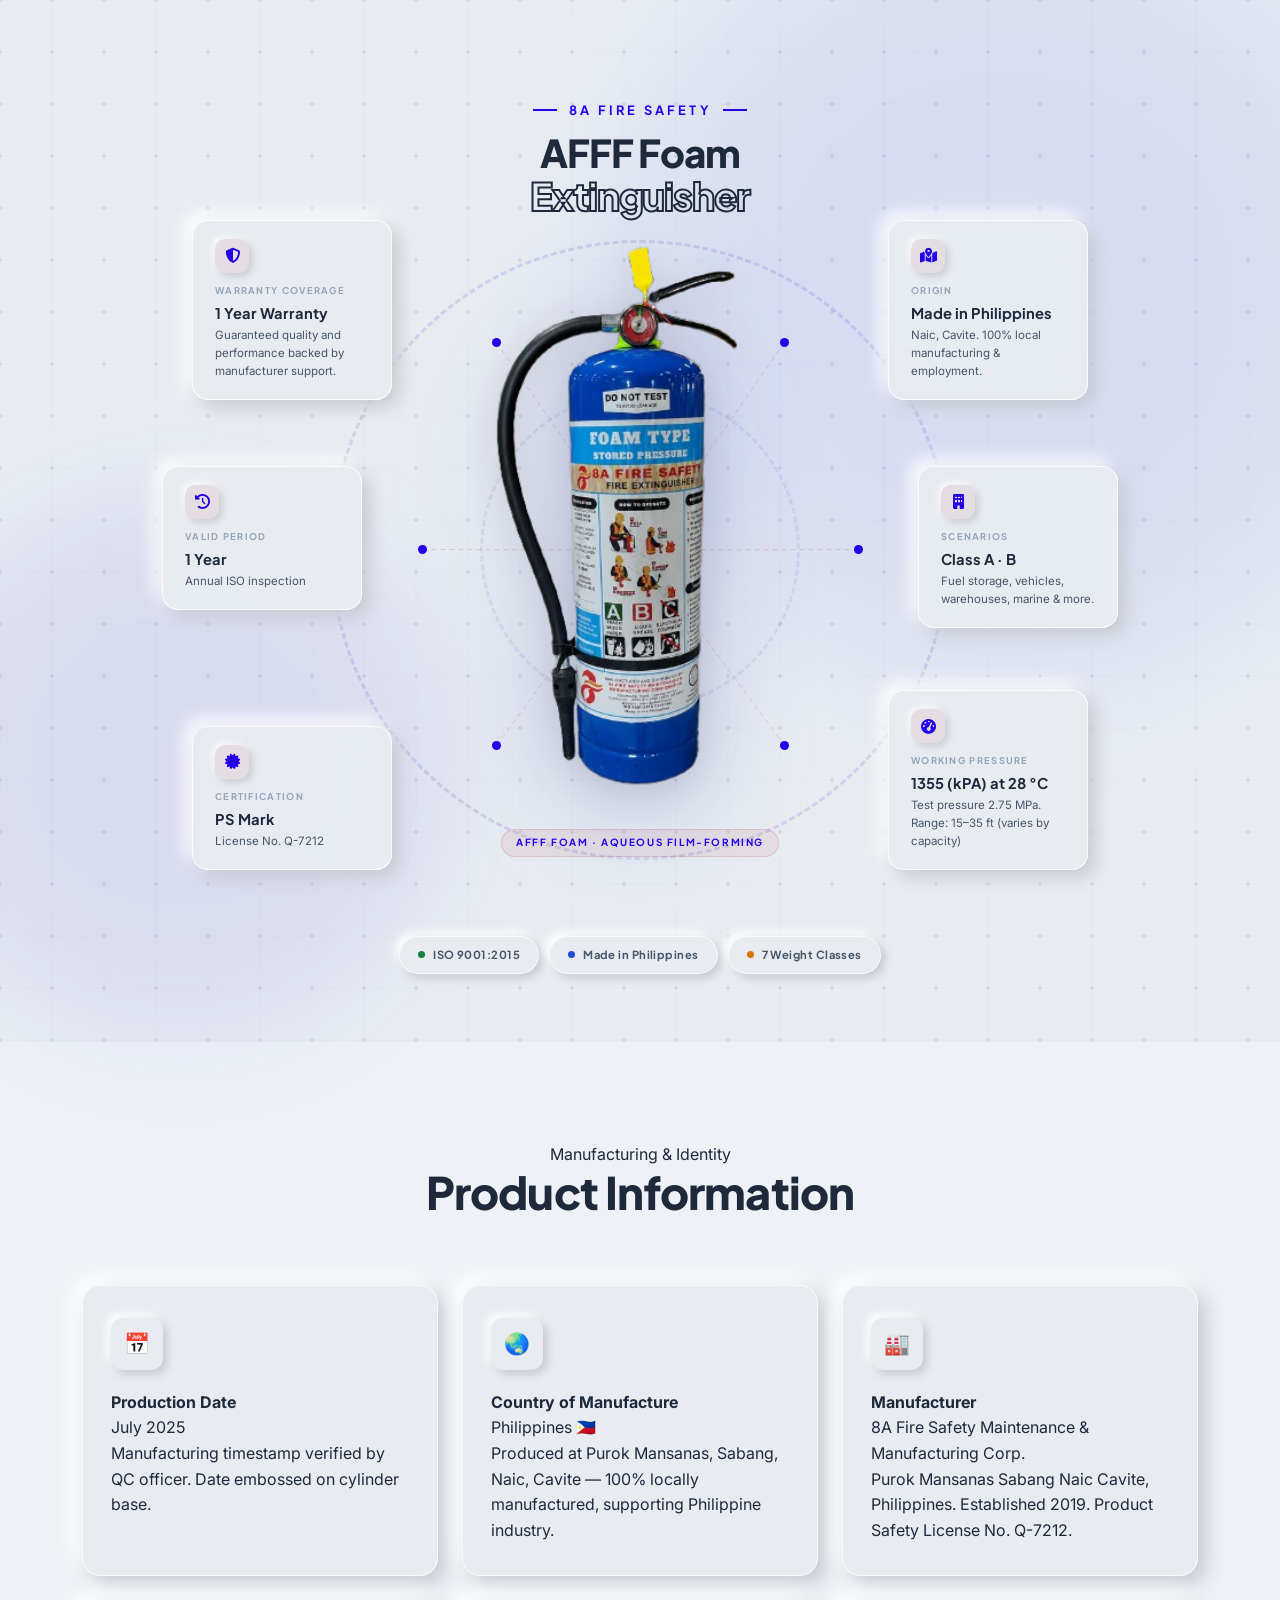
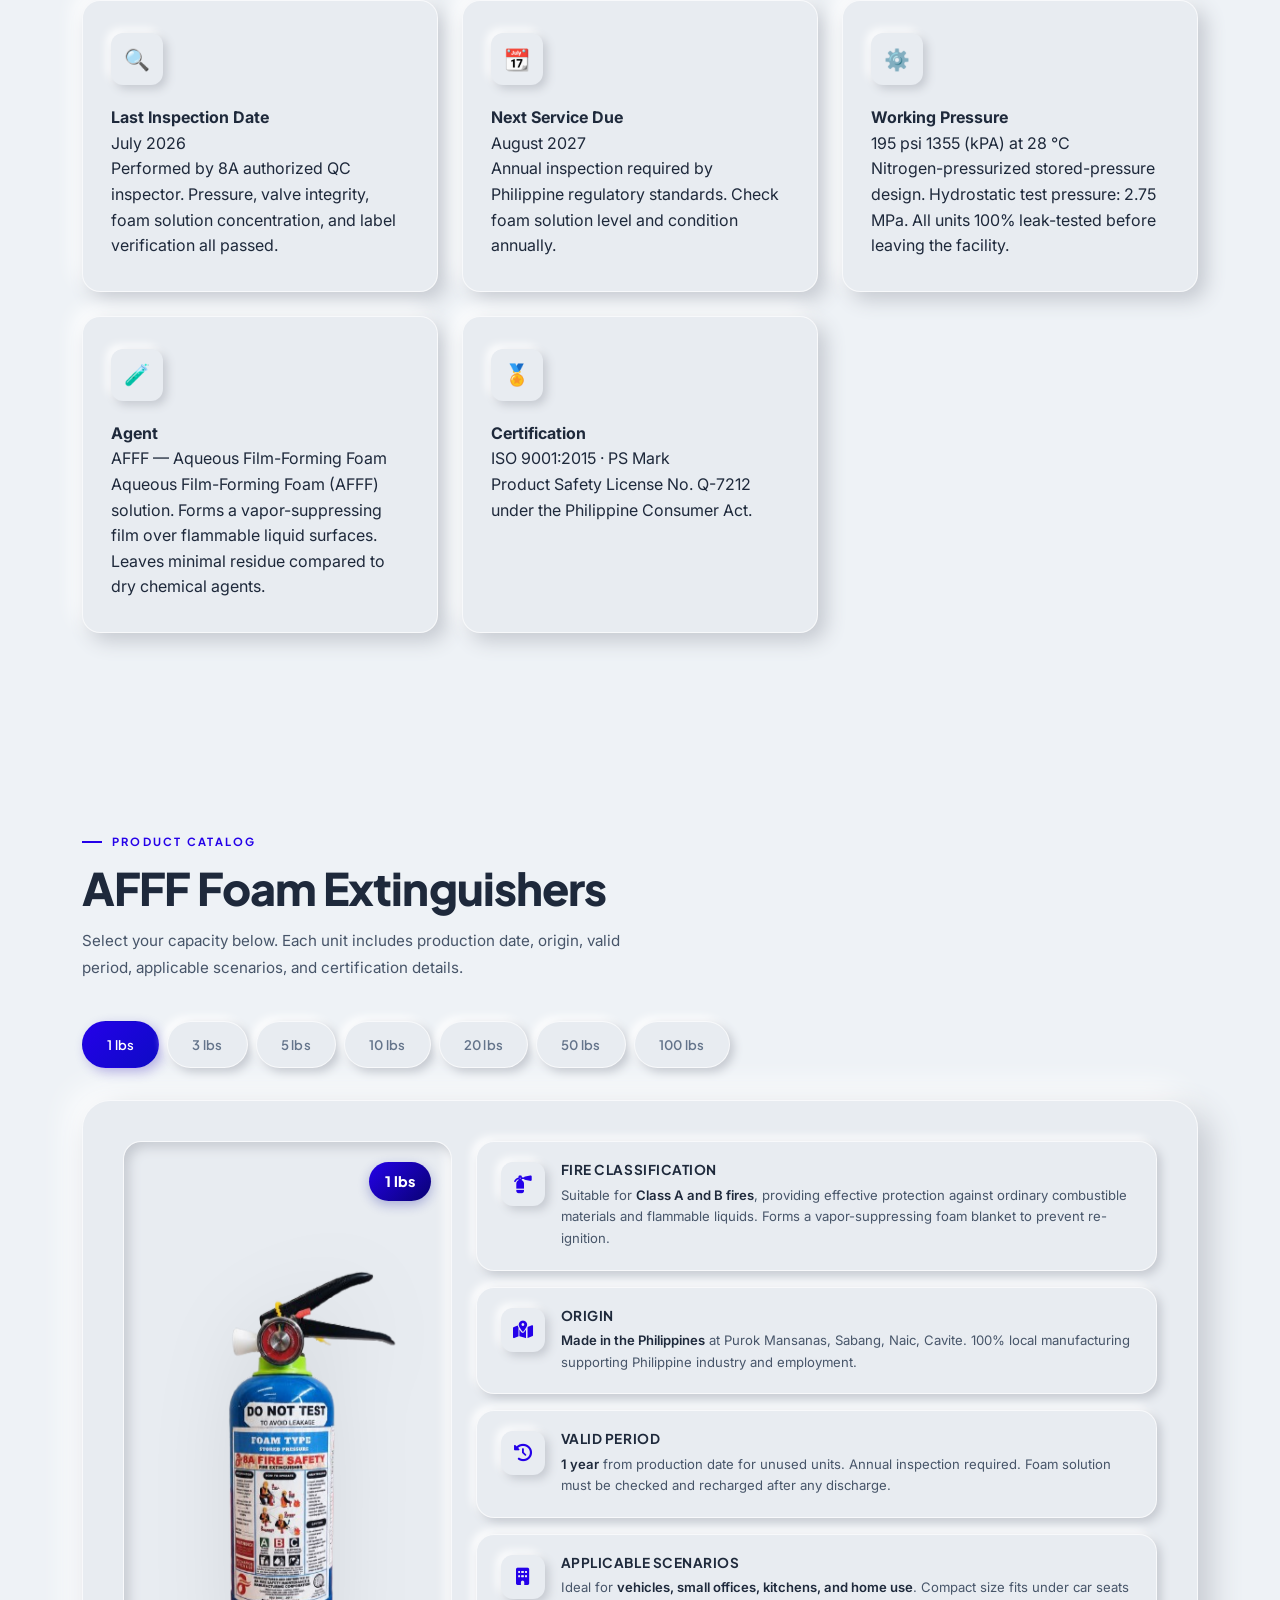
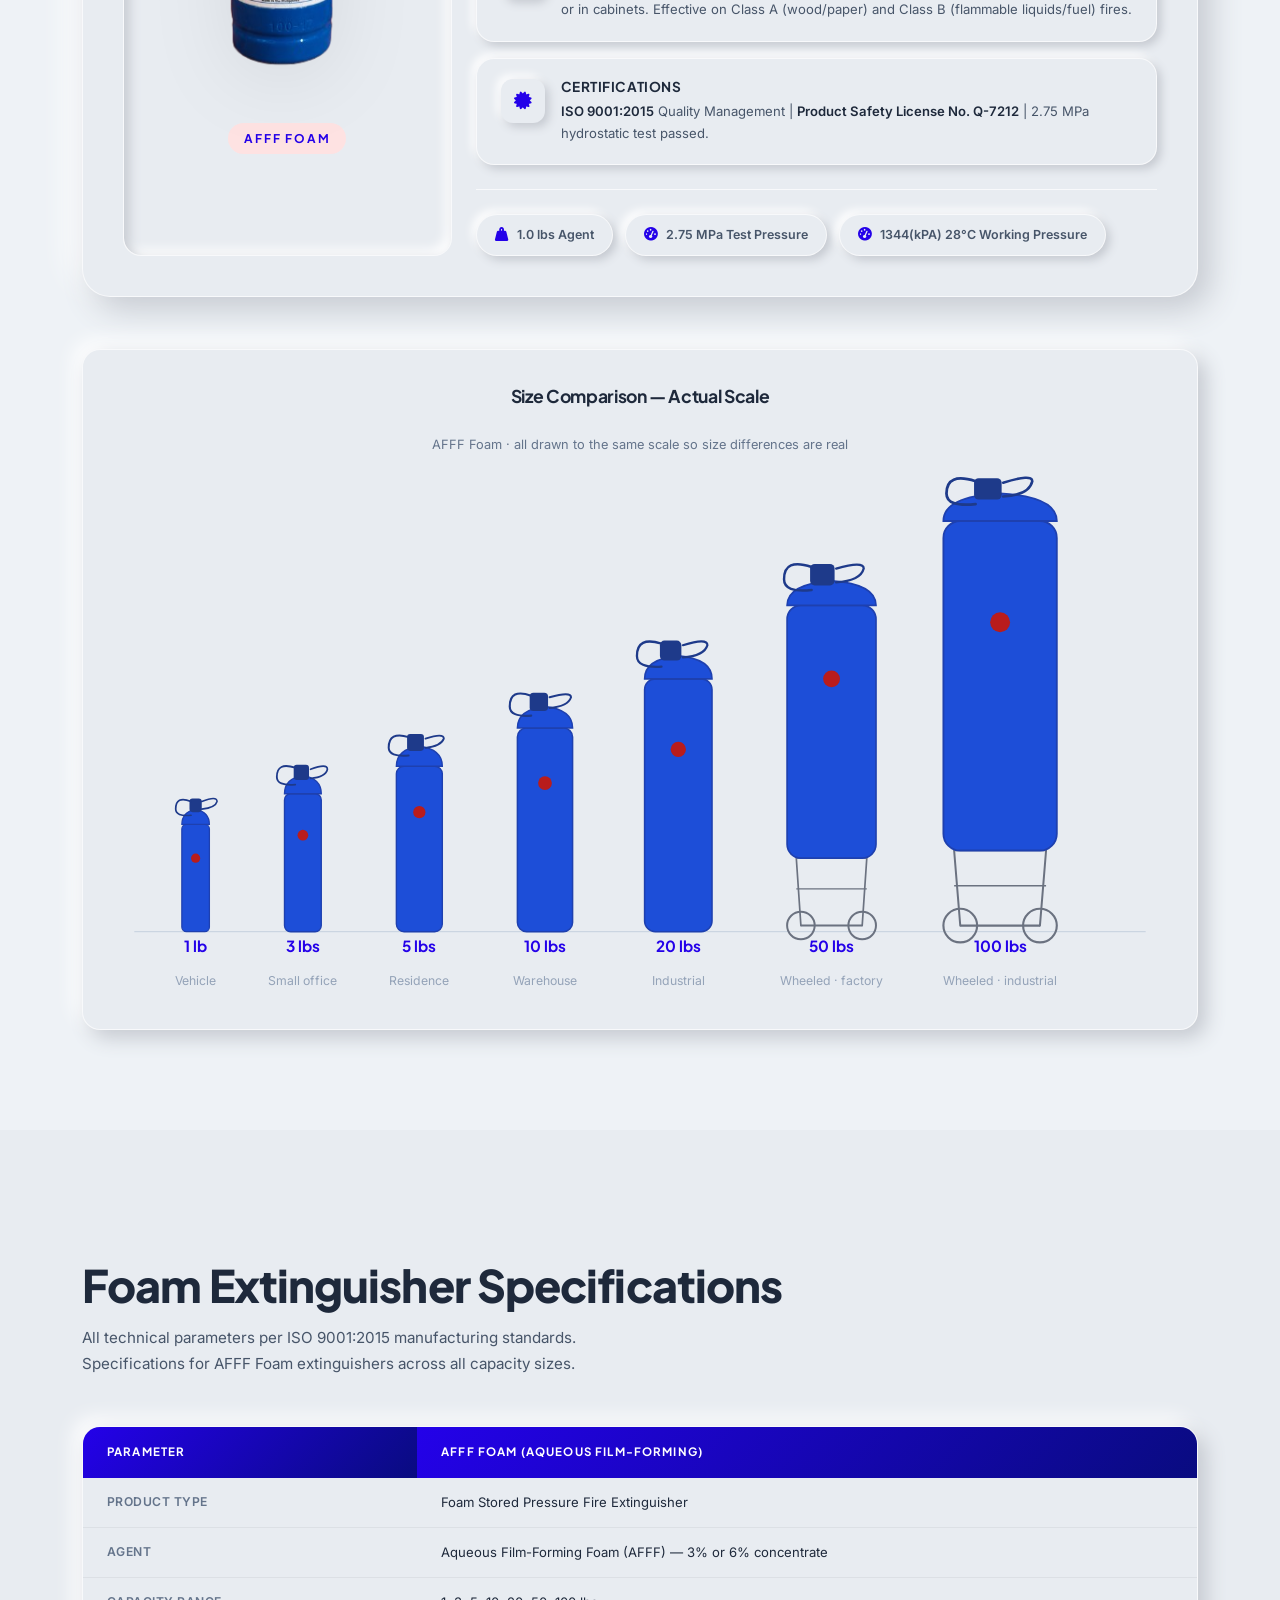
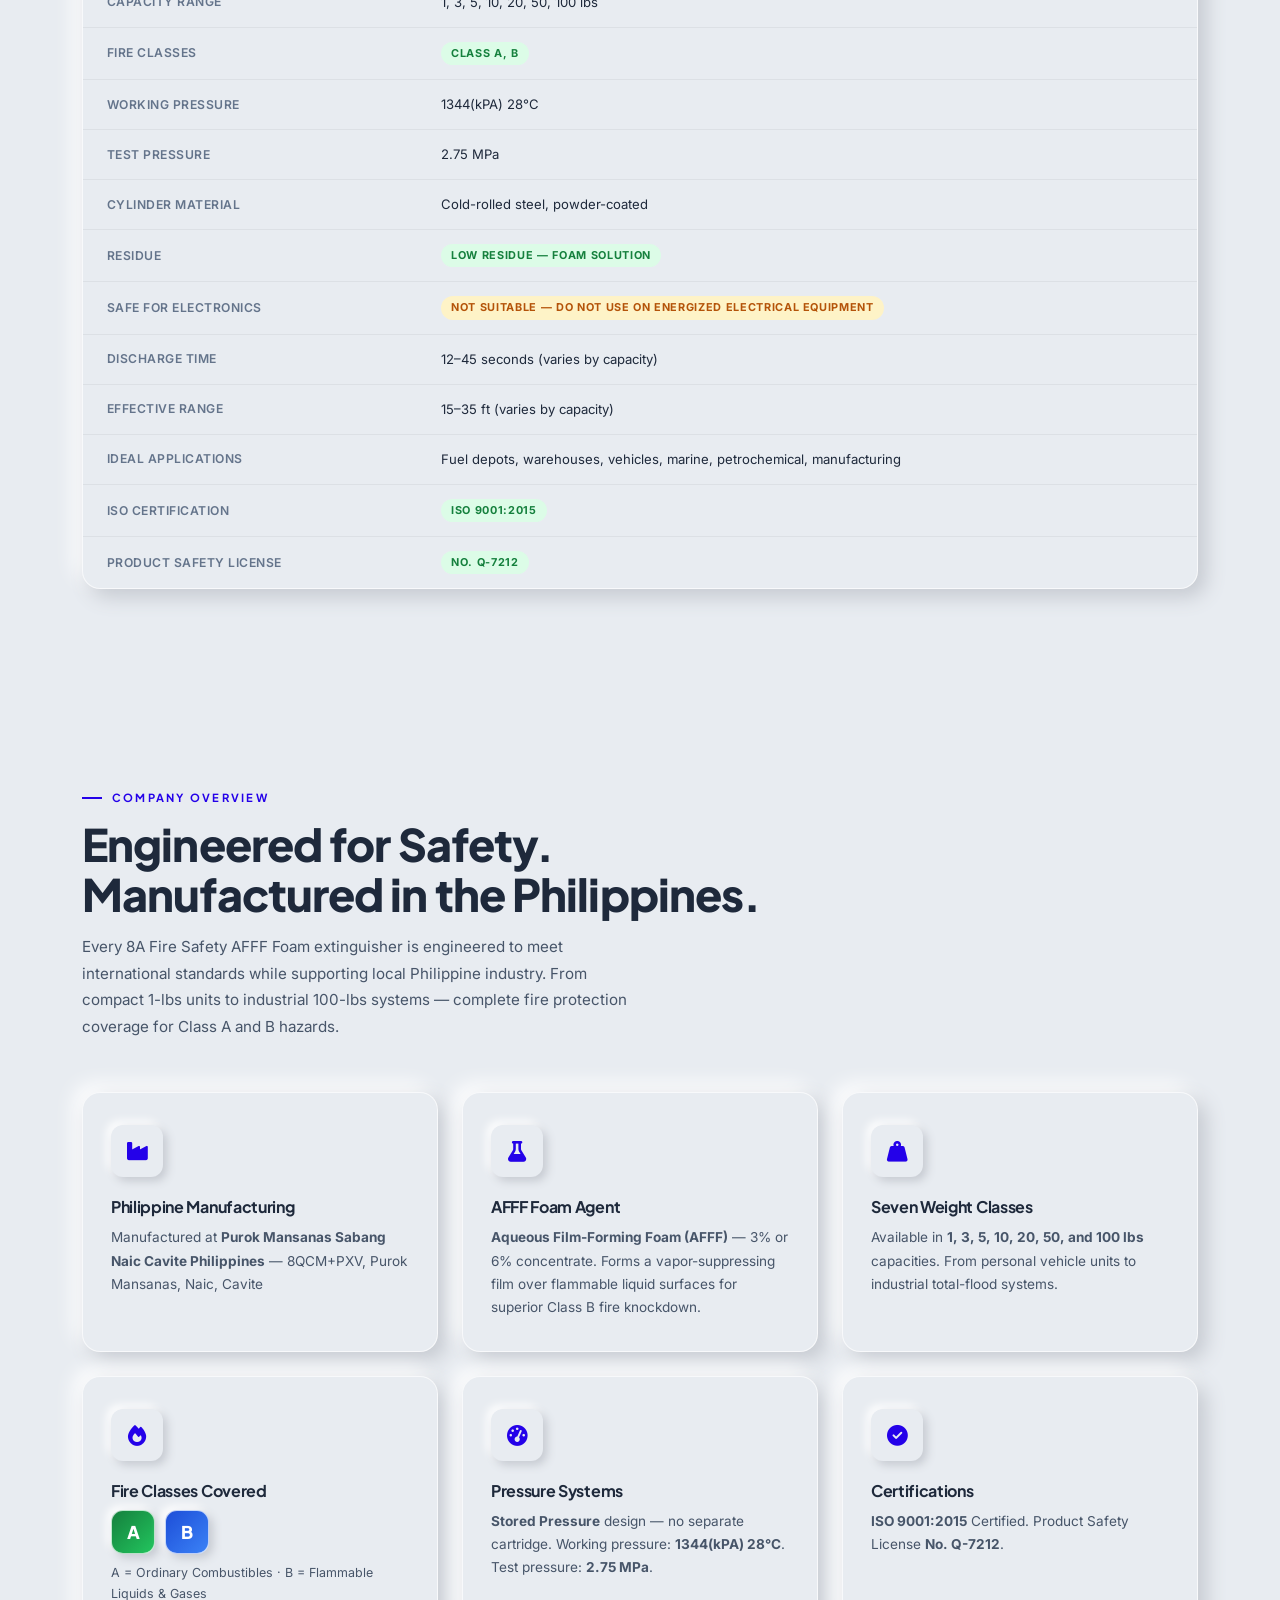
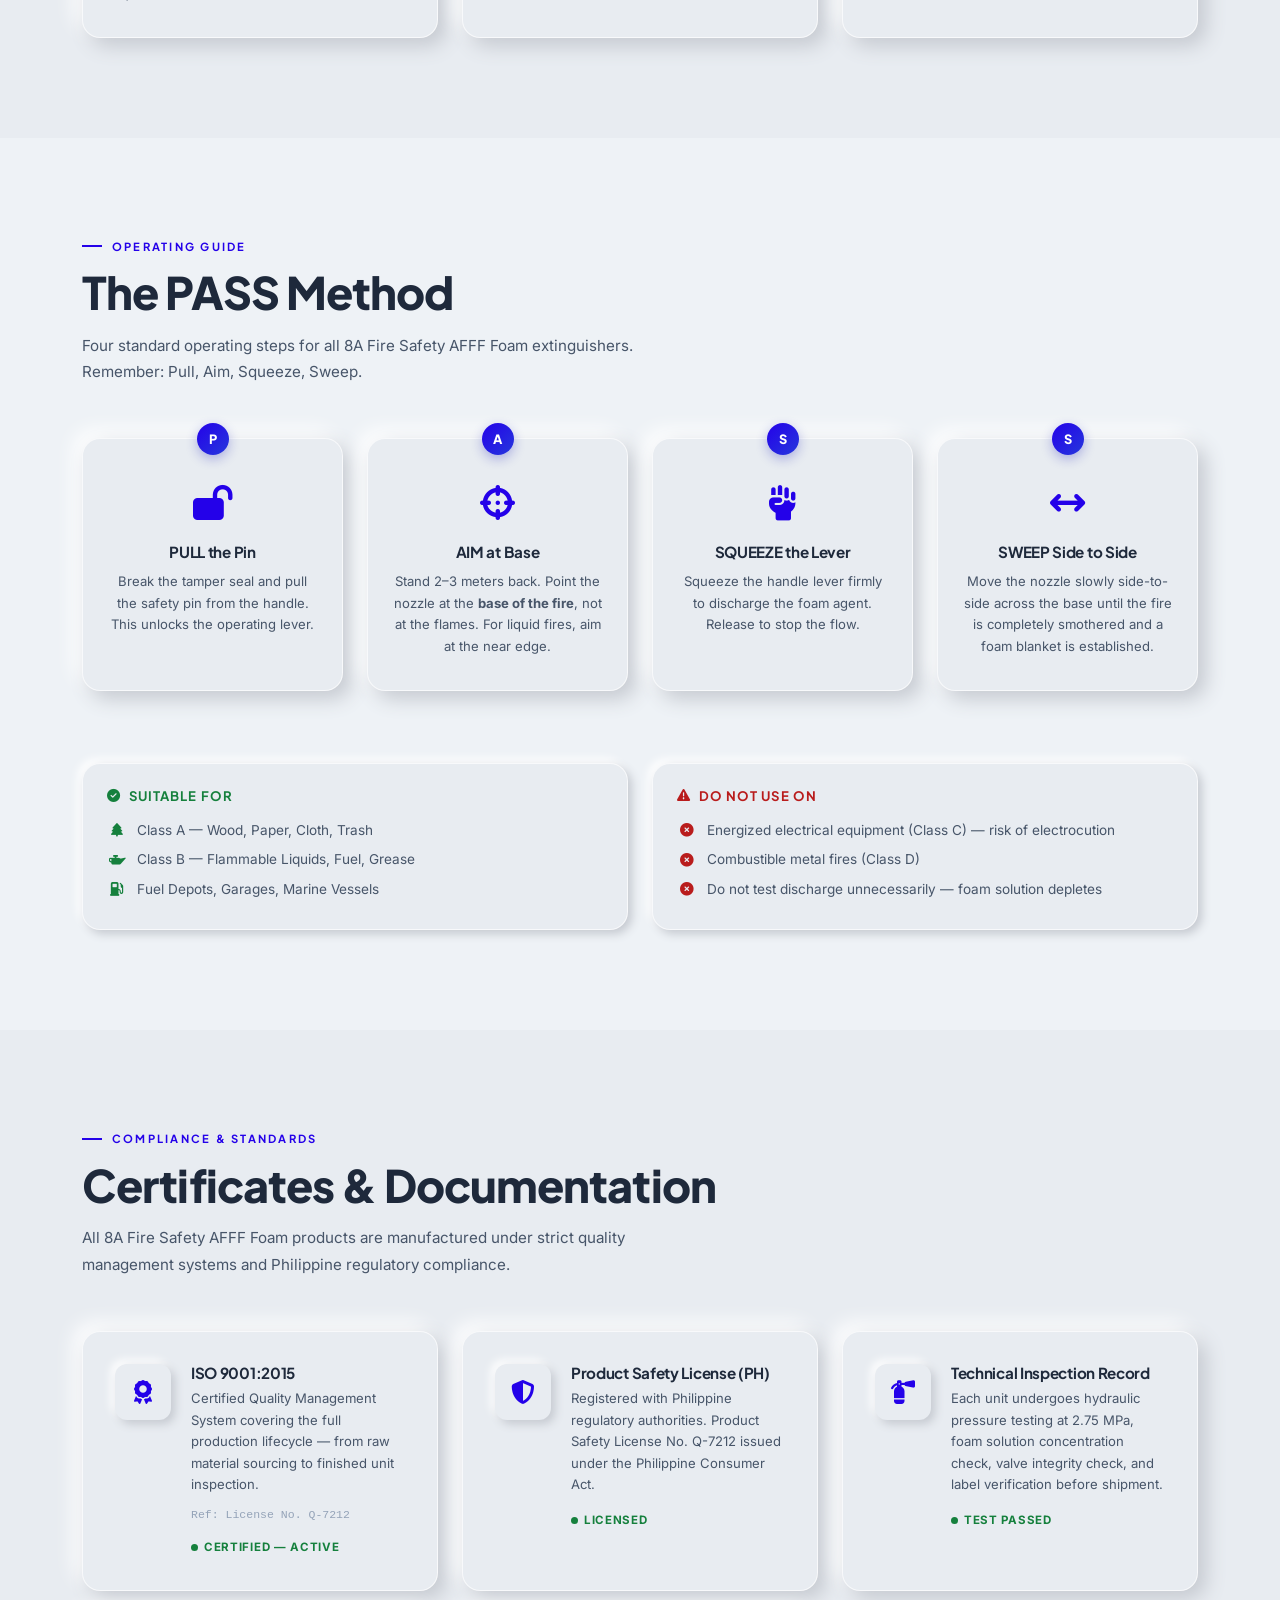
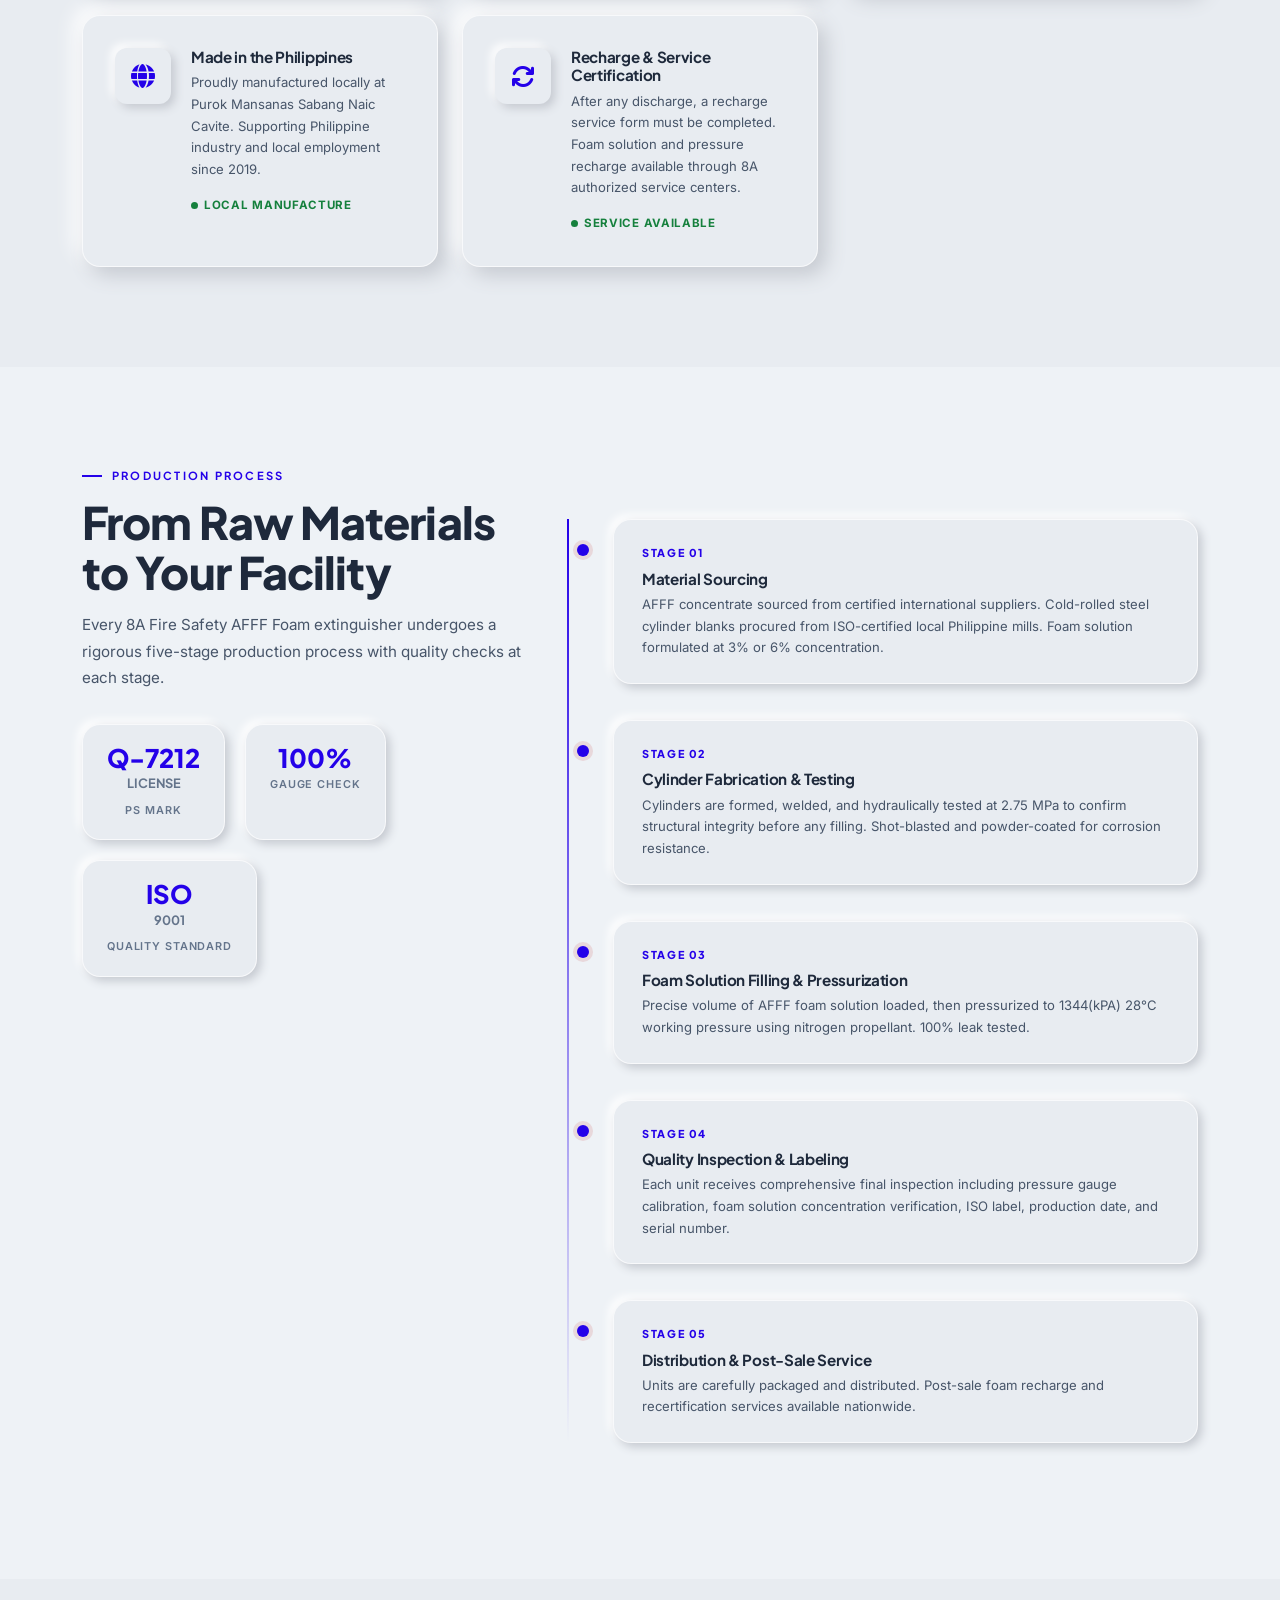
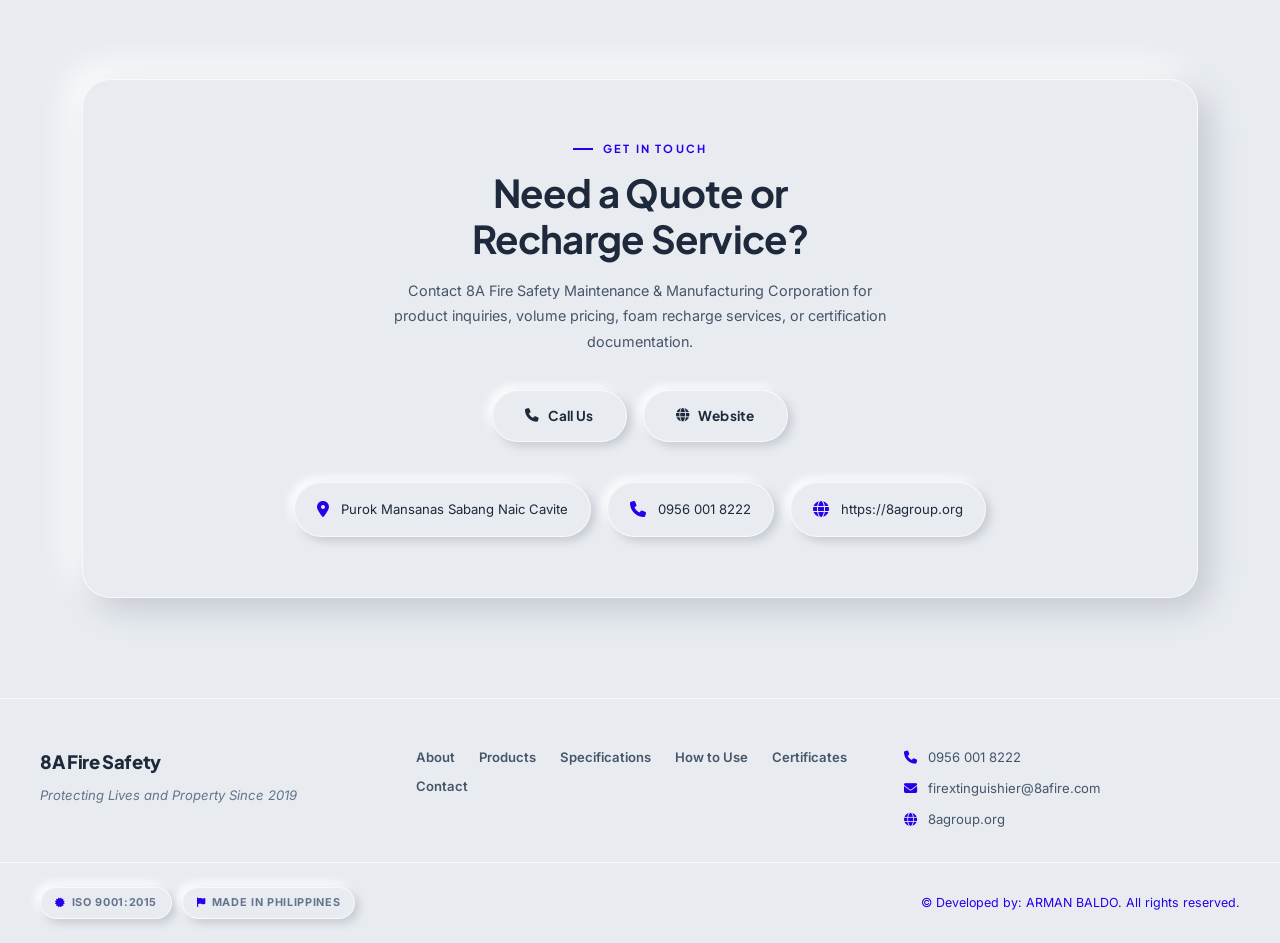
==== commit 70300a4d: "Update foam.html" ====
--- a/foam.html
+++ b/foam.html
@@ -181,7 +181,7 @@
       <div class="info-card">
         <div class="ic-icon">⚙️</div>
         <div class="ic-label" style="font-weight:700;">Working Pressure</div>
-        <div class="ic-value">195 psi 1344(kPA) 28°C</div>
+        <div class="ic-value">195 psi 1355 (kPA) at 28 °C</div>
         <div class="ic-detail">Nitrogen-pressurized stored-pressure design. Hydrostatic test pressure: 2.75 MPa. All units 100% leak-tested before leaving the facility.</div>
       </div>
 
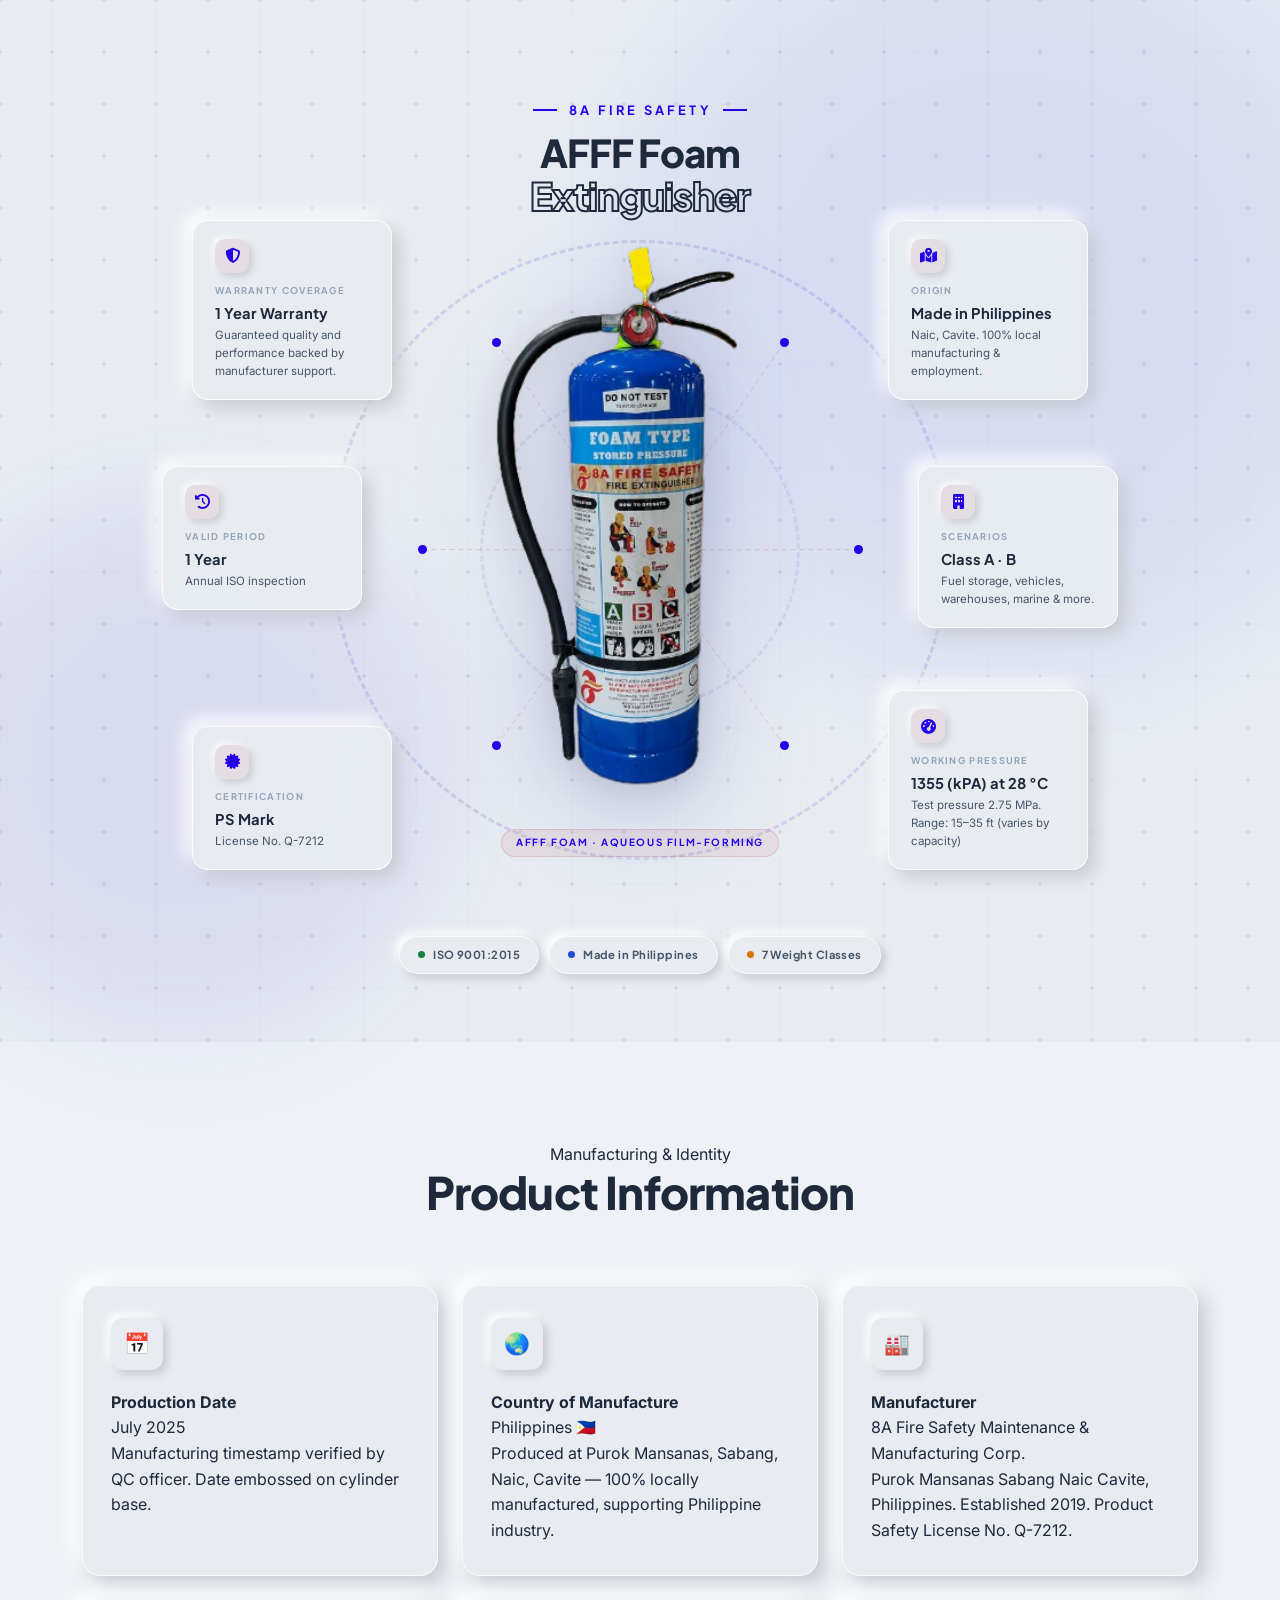
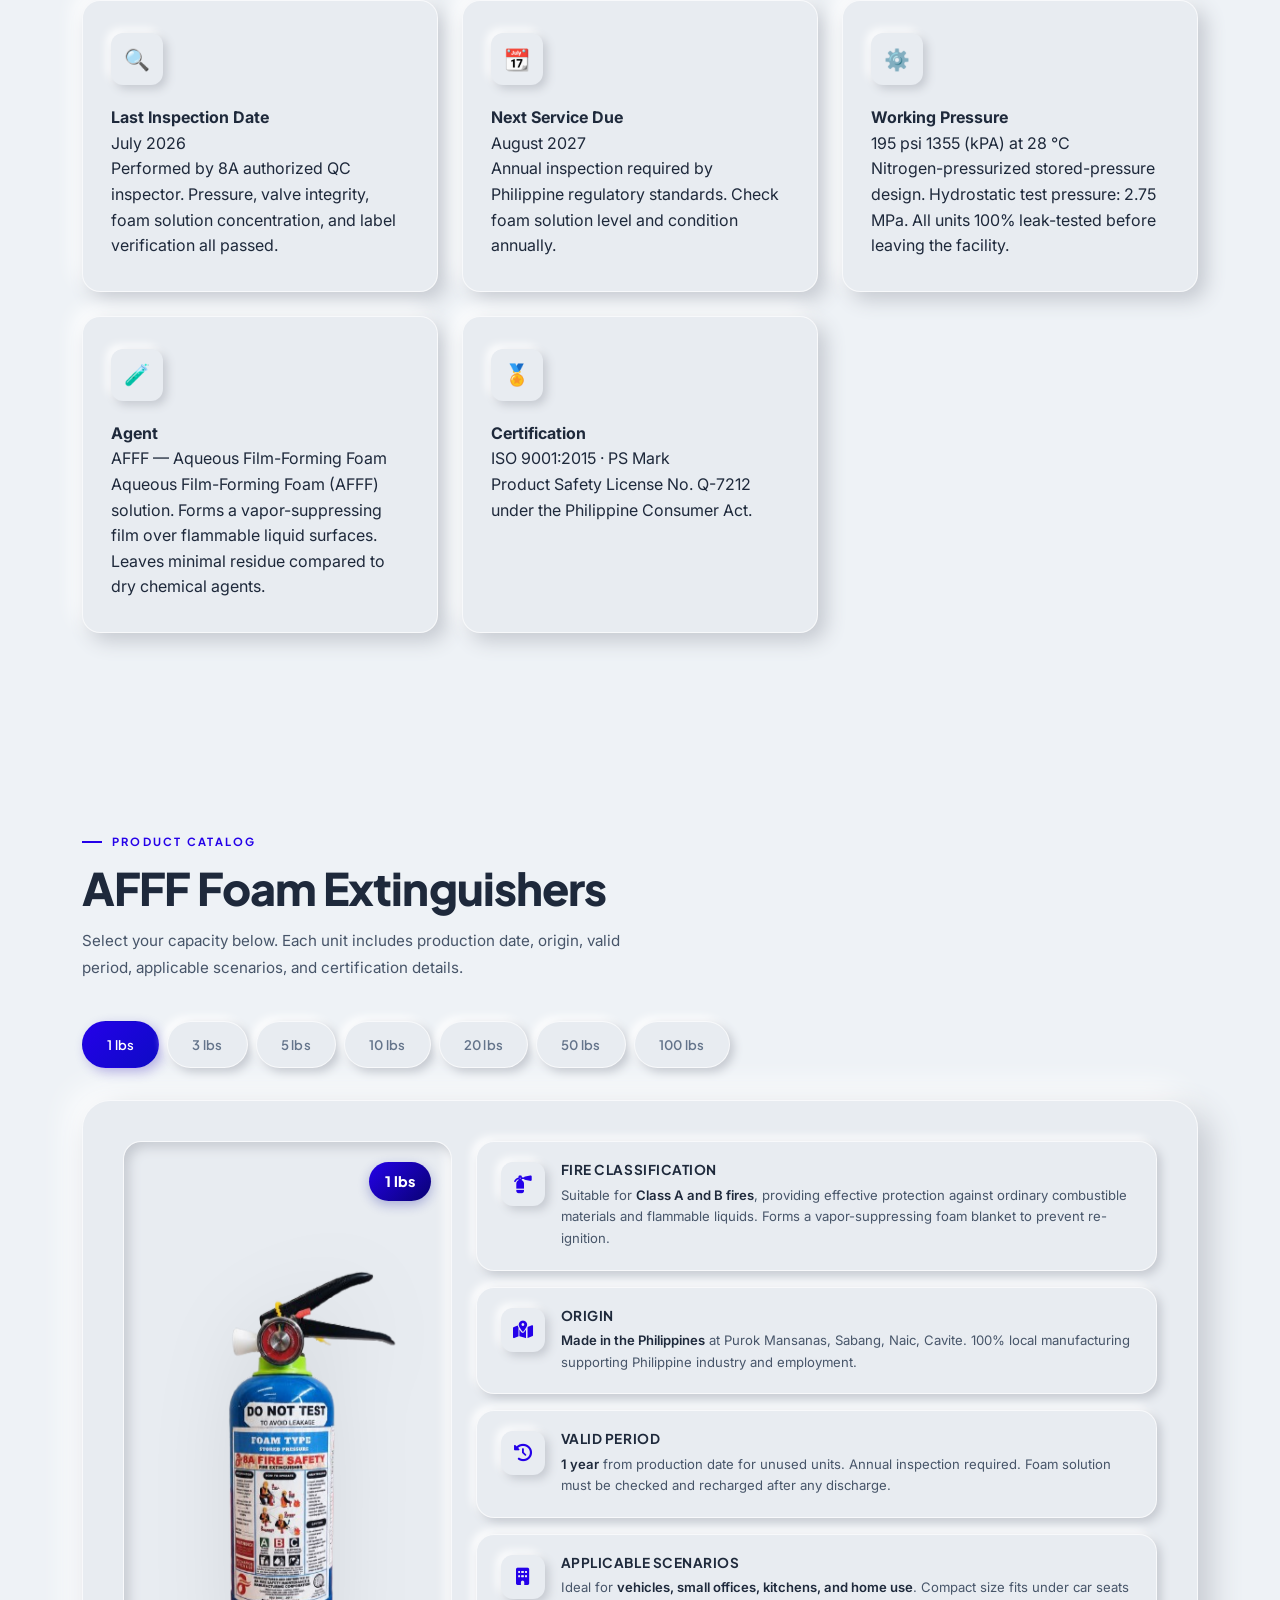
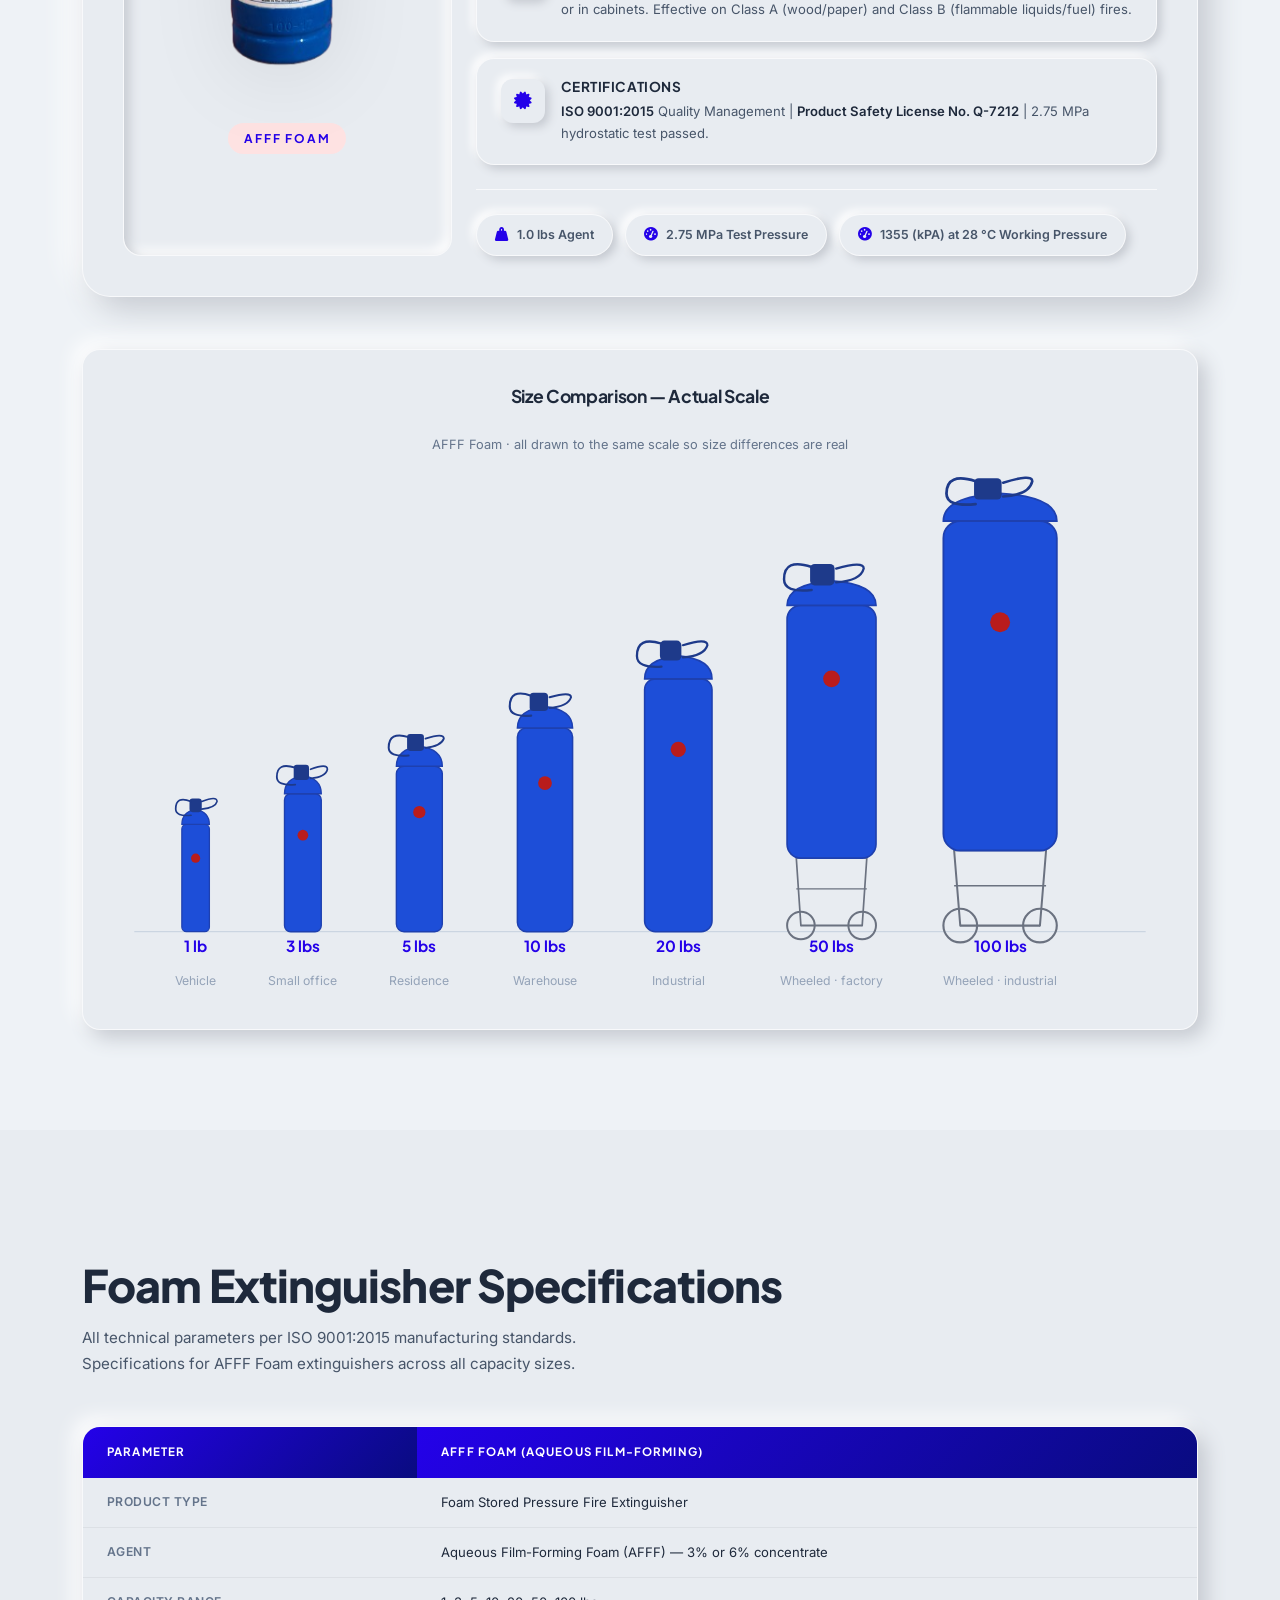
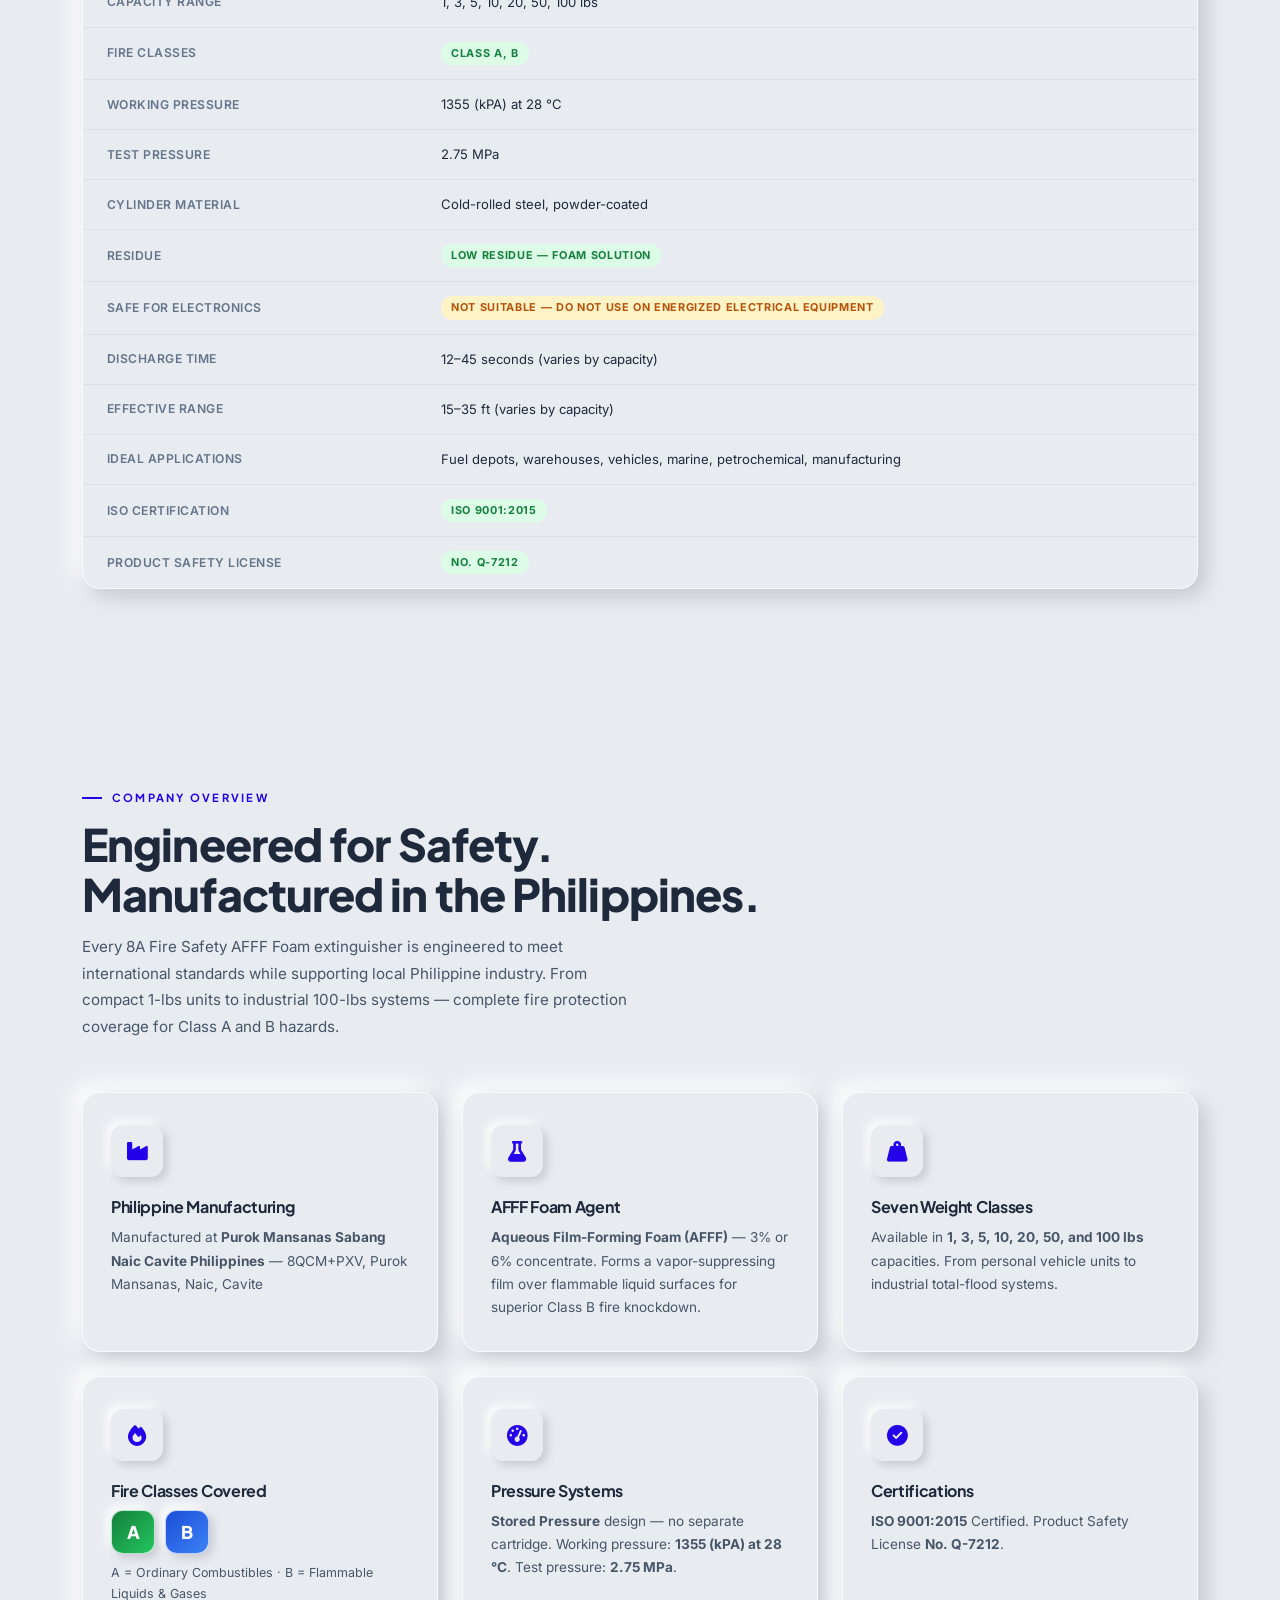
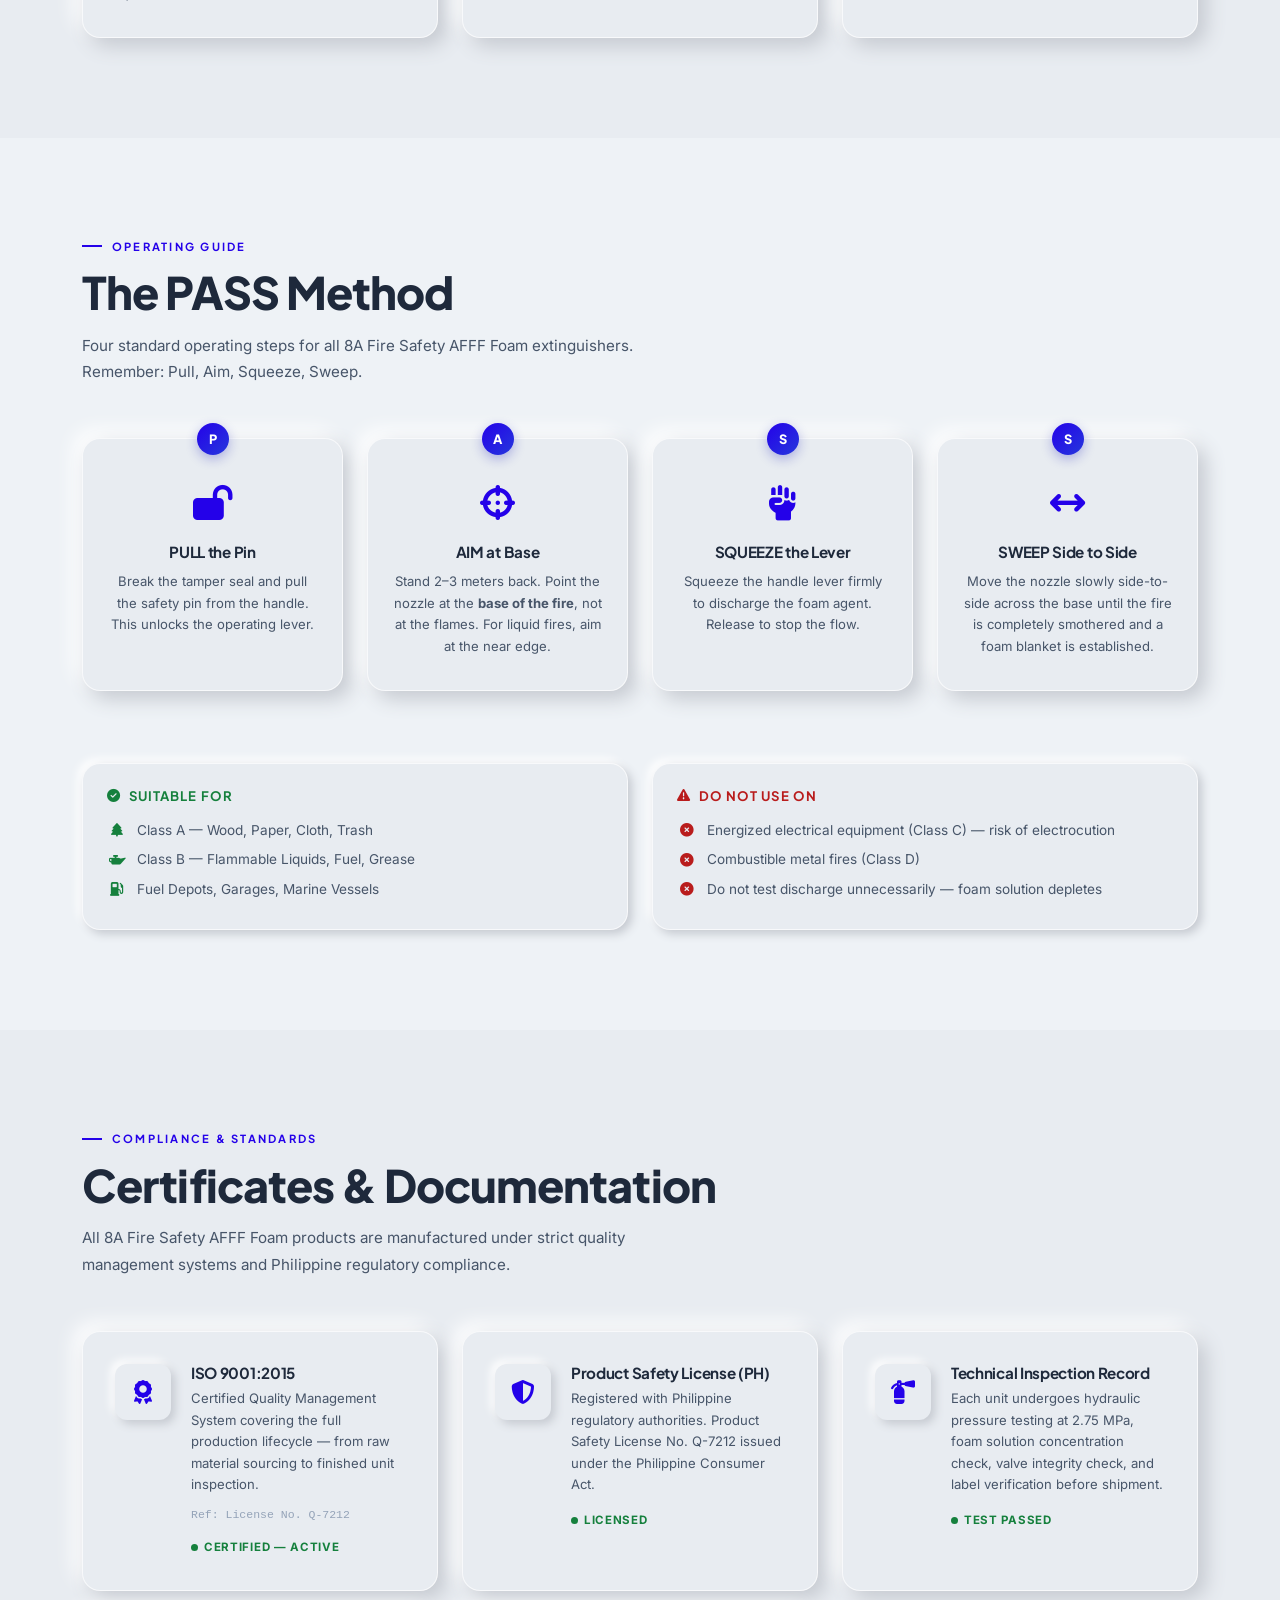
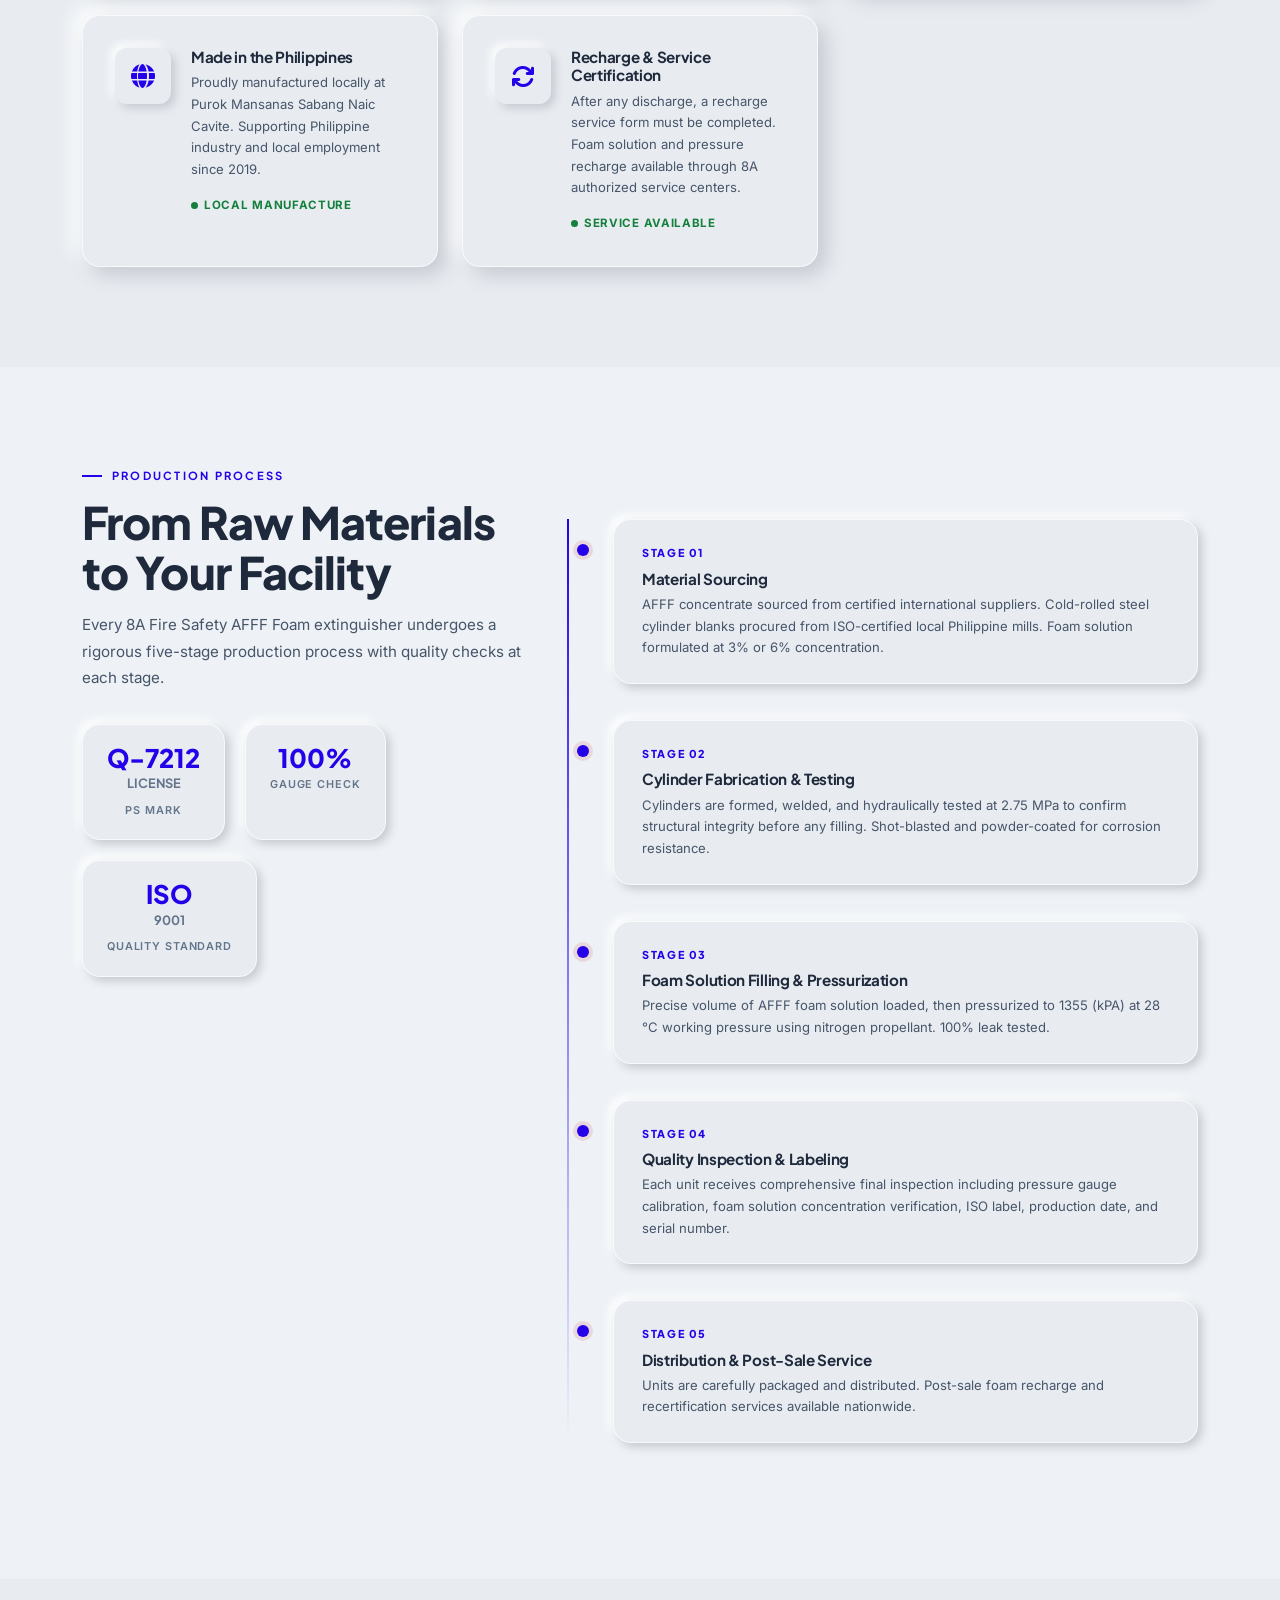
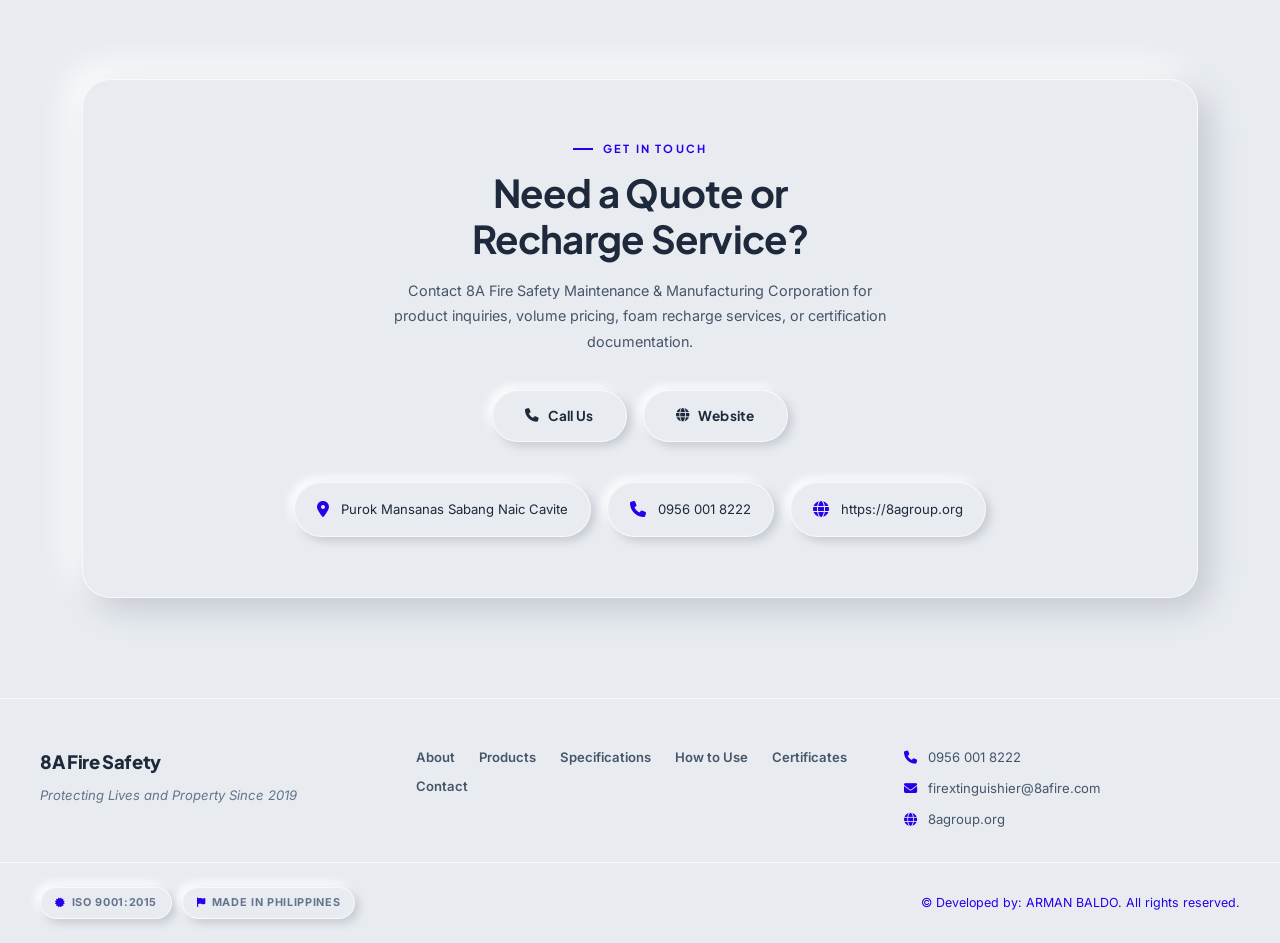
==== commit 3b2a6d95: "Update print statement from 'Hello' to 'Goodbye'" ====
--- a/foam.html
+++ b/foam.html
@@ -277,7 +277,7 @@
             <div class="product-meta-row">
               <div class="meta-badge"><i class="fa-solid fa-weight-hanging"></i> 1.0 lbs Agent</div>
               <div class="meta-badge"><i class="fa-solid fa-gauge-high"></i> 2.75 MPa Test Pressure</div>
-              <div class="meta-badge"><i class="fa-solid fa-gauge-high"></i> 1344(kPA) 28°C Working Pressure</div>
+              <div class="meta-badge"><i class="fa-solid fa-gauge-high"></i>1355 (kPA) at 28 °C Working Pressure</div>
             </div>
           </div>
         </div>
@@ -336,7 +336,7 @@
             <div class="product-meta-row">
               <div class="meta-badge"><i class="fa-solid fa-weight-hanging"></i> 3.0 lbs Agent</div>
               <div class="meta-badge"><i class="fa-solid fa-gauge-high"></i> 2.75 MPa Test Pressure</div>
-              <div class="meta-badge"><i class="fa-solid fa-gauge-high"></i> 1344(kPA) 28°C Working Pressure</div>
+              <div class="meta-badge"><i class="fa-solid fa-gauge-high"></i> 1355 (kPA) at 28 °C Working Pressure</div>
             </div>
           </div>
         </div>
@@ -395,7 +395,7 @@
             <div class="product-meta-row">
               <div class="meta-badge"><i class="fa-solid fa-weight-hanging"></i> 5.0 lbs Agent</div>
               <div class="meta-badge"><i class="fa-solid fa-gauge-high"></i> 2.75 MPa Test Pressure</div>
-              <div class="meta-badge"><i class="fa-solid fa-gauge-high"></i> 1344(kPA) 28°C Working Pressure</div>
+              <div class="meta-badge"><i class="fa-solid fa-gauge-high"></i>1355 (kPA) at 28 °C 28°C Working Pressure</div>
             </div>
           </div>
         </div>
@@ -454,7 +454,7 @@
             <div class="product-meta-row">
               <div class="meta-badge"><i class="fa-solid fa-weight-hanging"></i> 10.0 lbs Agent</div>
               <div class="meta-badge"><i class="fa-solid fa-gauge-high"></i> 2.75 MPa Test Pressure</div>
-              <div class="meta-badge"><i class="fa-solid fa-gauge-high"></i> 1344(kPA) 28°C Working Pressure</div>
+              <div class="meta-badge"><i class="fa-solid fa-gauge-high"></i> 1355 (kPA) at 28 °C. Working Pressure</div>
             </div>
           </div>
         </div>
@@ -513,7 +513,7 @@
             <div class="product-meta-row">
               <div class="meta-badge"><i class="fa-solid fa-weight-hanging"></i> 20.0 lbs Agent</div>
               <div class="meta-badge"><i class="fa-solid fa-gauge-high"></i> 2.75 MPa Test Pressure</div>
-              <div class="meta-badge"><i class="fa-solid fa-gauge-high"></i> 1344(kPA) 28°C Working Pressure</div>
+              <div class="meta-badge"><i class="fa-solid fa-gauge-high"></i>  1355 (kPA) at 28 °C Working Pressure</div>
             </div>
           </div>
         </div>
@@ -572,7 +572,7 @@
             <div class="product-meta-row">
               <div class="meta-badge"><i class="fa-solid fa-weight-hanging"></i> 50.0 lbs Agent</div>
               <div class="meta-badge"><i class="fa-solid fa-gauge-high"></i> 2.75 MPa Test Pressure</div>
-              <div class="meta-badge"><i class="fa-solid fa-gauge-high"></i> 1344(kPA) 28°C Working Pressure</div>
+              <div class="meta-badge"><i class="fa-solid fa-gauge-high"></i> 1355 (kPA) at 28 °C Working Pressure</div>
             </div>
           </div>
         </div>
@@ -631,7 +631,7 @@
             <div class="product-meta-row">
               <div class="meta-badge"><i class="fa-solid fa-weight-hanging"></i> 100.0 lbs Agent</div>
               <div class="meta-badge"><i class="fa-solid fa-gauge-high"></i> 2.75 MPa Test Pressure</div>
-              <div class="meta-badge"><i class="fa-solid fa-temperature-half"></i> 1344(kPA) 28°C Working Pressure</div>
+              <div class="meta-badge"><i class="fa-solid fa-temperature-half"></i> 1355 (kPA) at 28 °C Working Pressure</div>
             </div>
           </div>
         </div>
@@ -758,7 +758,7 @@
           <tr><td>Agent</td><td>Aqueous Film-Forming Foam (AFFF) — 3% or 6% concentrate</td></tr>
           <tr><td>Capacity Range</td><td>1, 3, 5, 10, 20, 50, 100 lbs</td></tr>
           <tr><td>Fire Classes</td><td><span class="spec-badge green">Class A, B</span></td></tr>
-          <tr><td>Working Pressure</td><td>1344(kPA) 28°C</td></tr>
+          <tr><td>Working Pressure</td><td>1355 (kPA) at 28 °C</td></tr>
           <tr><td>Test Pressure</td><td>2.75 MPa</td></tr>
           <tr><td>Cylinder Material</td><td>Cold-rolled steel, powder-coated</td></tr>
           <tr><td>Residue</td><td><span class="spec-badge green">Low Residue — Foam Solution</span></td></tr>
@@ -812,7 +812,7 @@
       <div class="info-card">
         <div class="ic-icon"><i class="fa-solid fa-gauge-high"></i></div>
         <h4>Pressure Systems</h4>
-        <p><strong>Stored Pressure</strong> design — no separate cartridge. Working pressure: <strong>1344(kPA) 28°C</strong>. Test pressure: <strong>2.75 MPa</strong>.</p>
+        <p><strong>Stored Pressure</strong> design — no separate cartridge. Working pressure: <strong>1355 (kPA) at 28 °C</strong>. Test pressure: <strong>2.75 MPa</strong>.</p>
       </div>
       <div class="info-card">
         <div class="ic-icon"><i class="fa-solid fa-circle-check"></i></div>
@@ -970,7 +970,7 @@
           <div class="tl-item reveal-on-scroll" data-delay="200">
             <span class="tl-year">Stage 03</span>
             <h4>Foam Solution Filling &amp; Pressurization</h4>
-            <p>Precise volume of AFFF foam solution loaded, then pressurized to 1344(kPA) 28°C working pressure using nitrogen propellant. 100% leak tested.</p>
+            <p>Precise volume of AFFF foam solution loaded, then pressurized to 1355 (kPA) at 28 °C working pressure using nitrogen propellant. 100% leak tested.</p>
           </div>
           <div class="tl-item reveal-on-scroll" data-delay="300">
             <span class="tl-year">Stage 04</span>
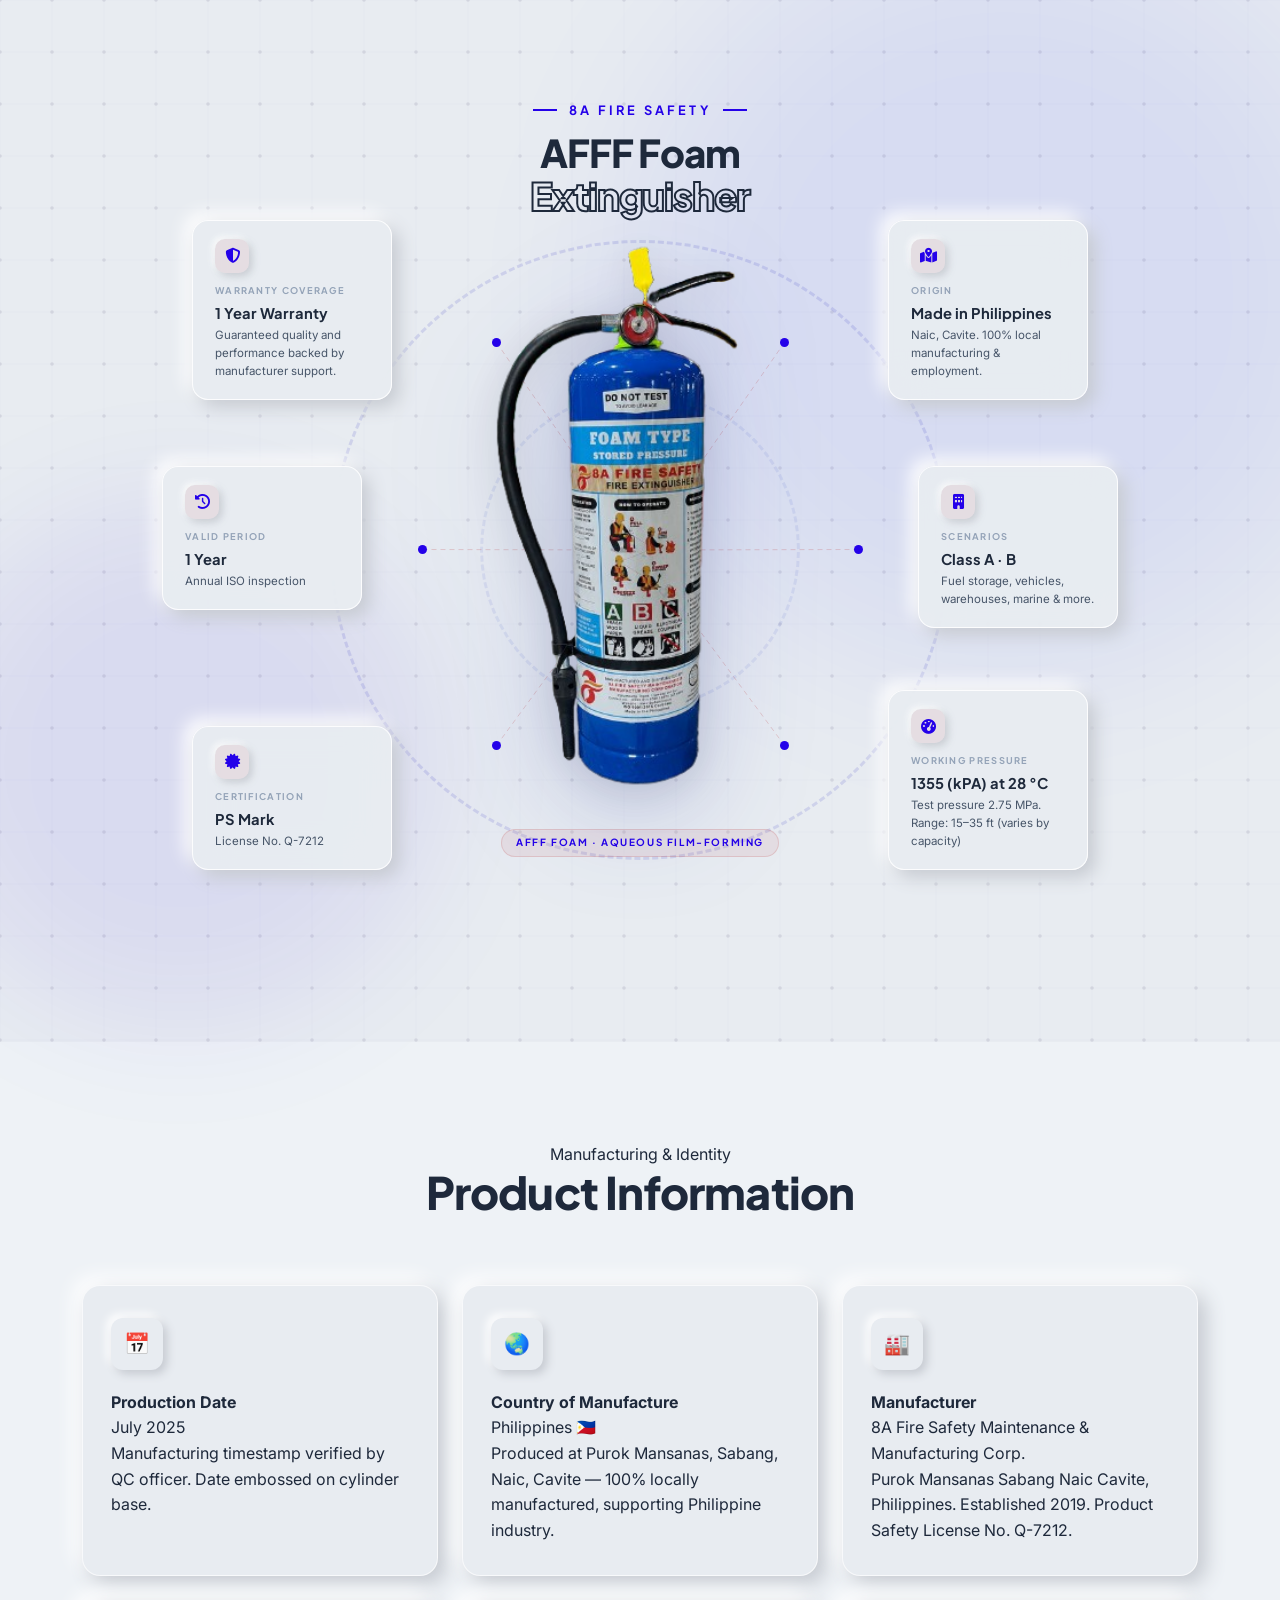
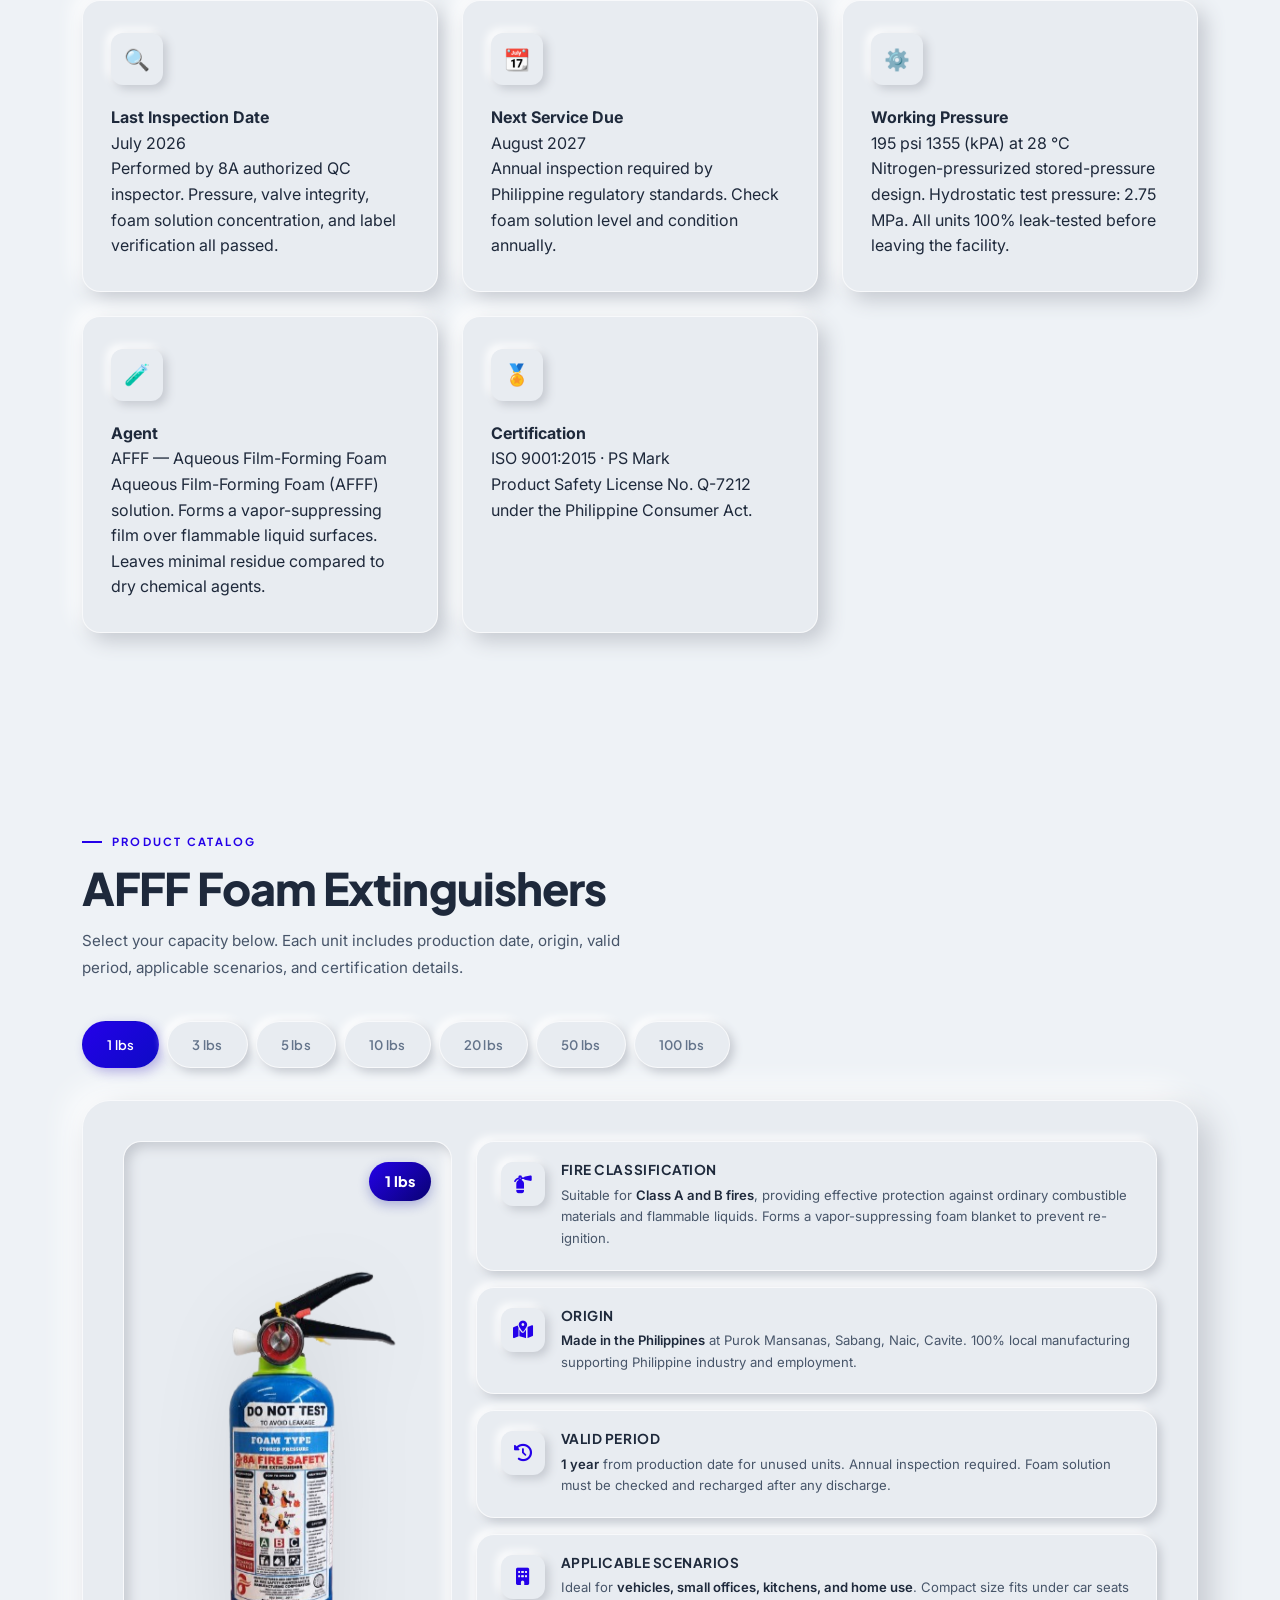
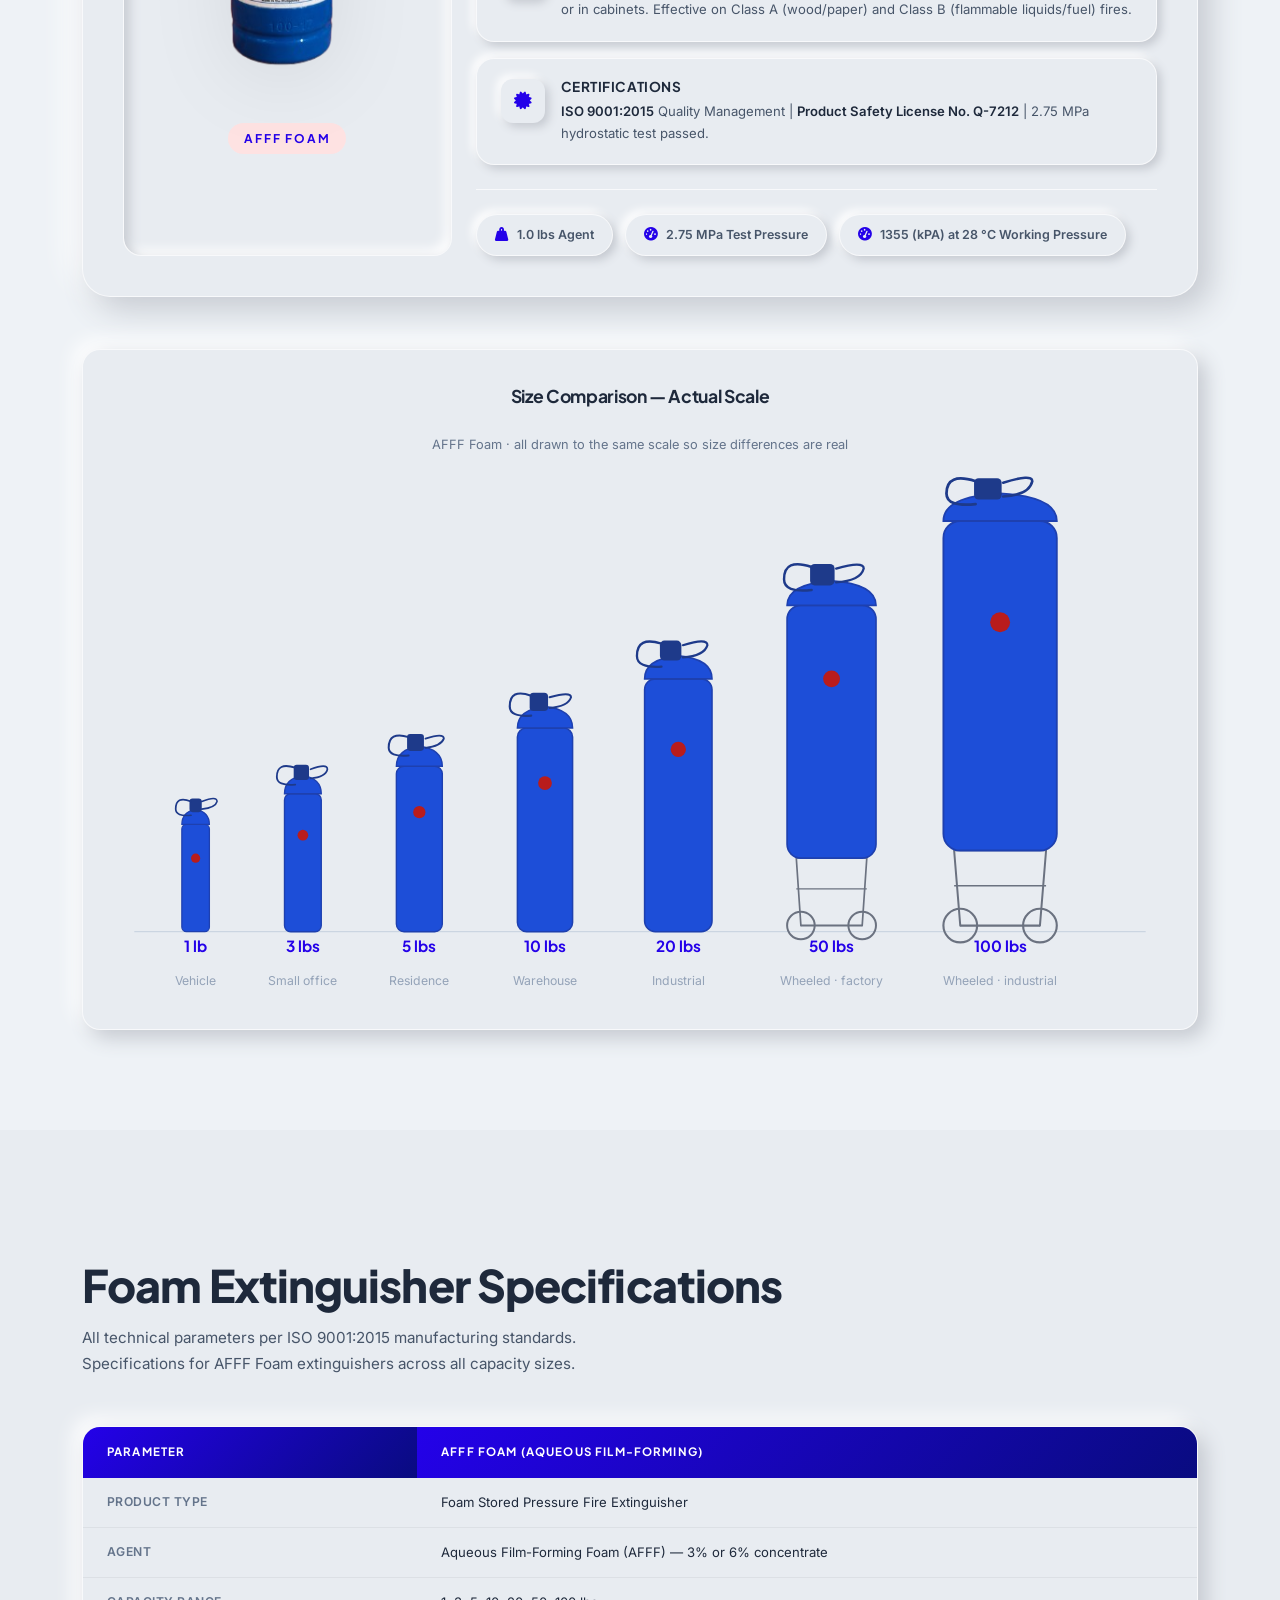
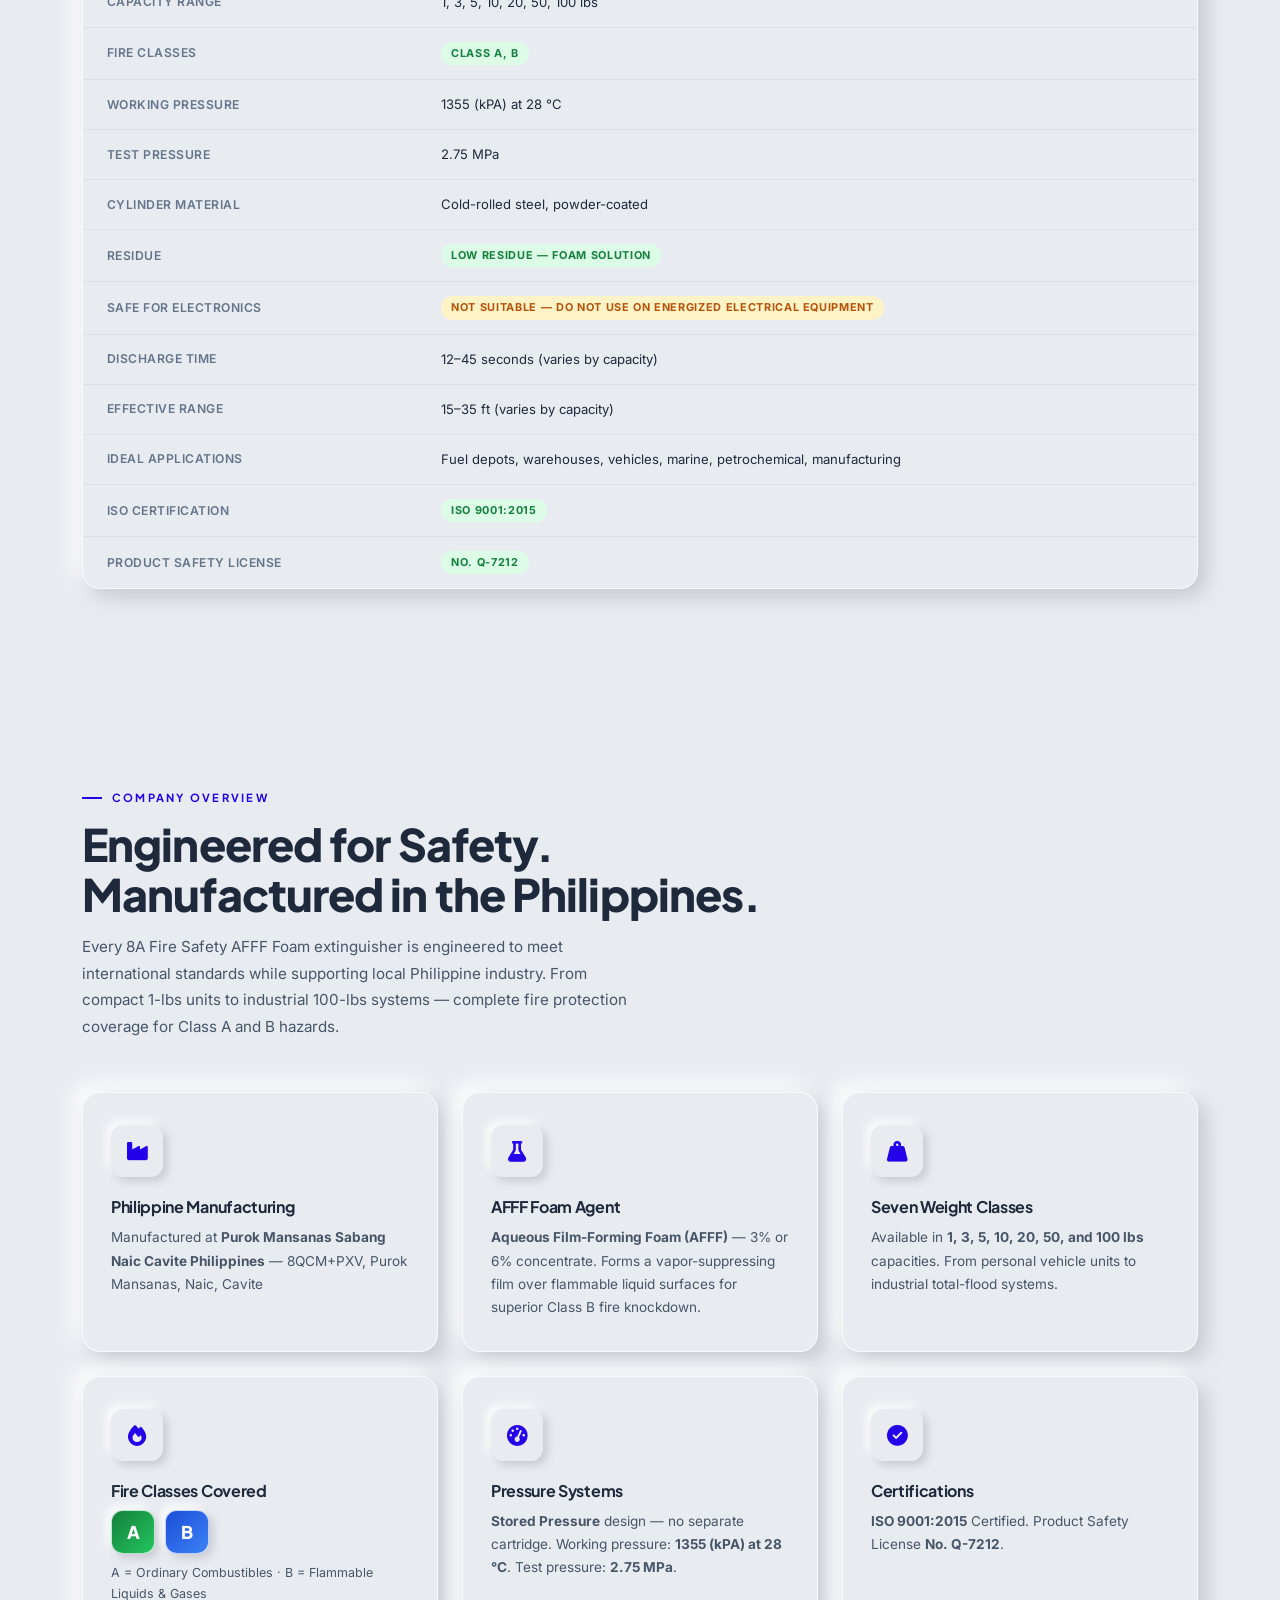
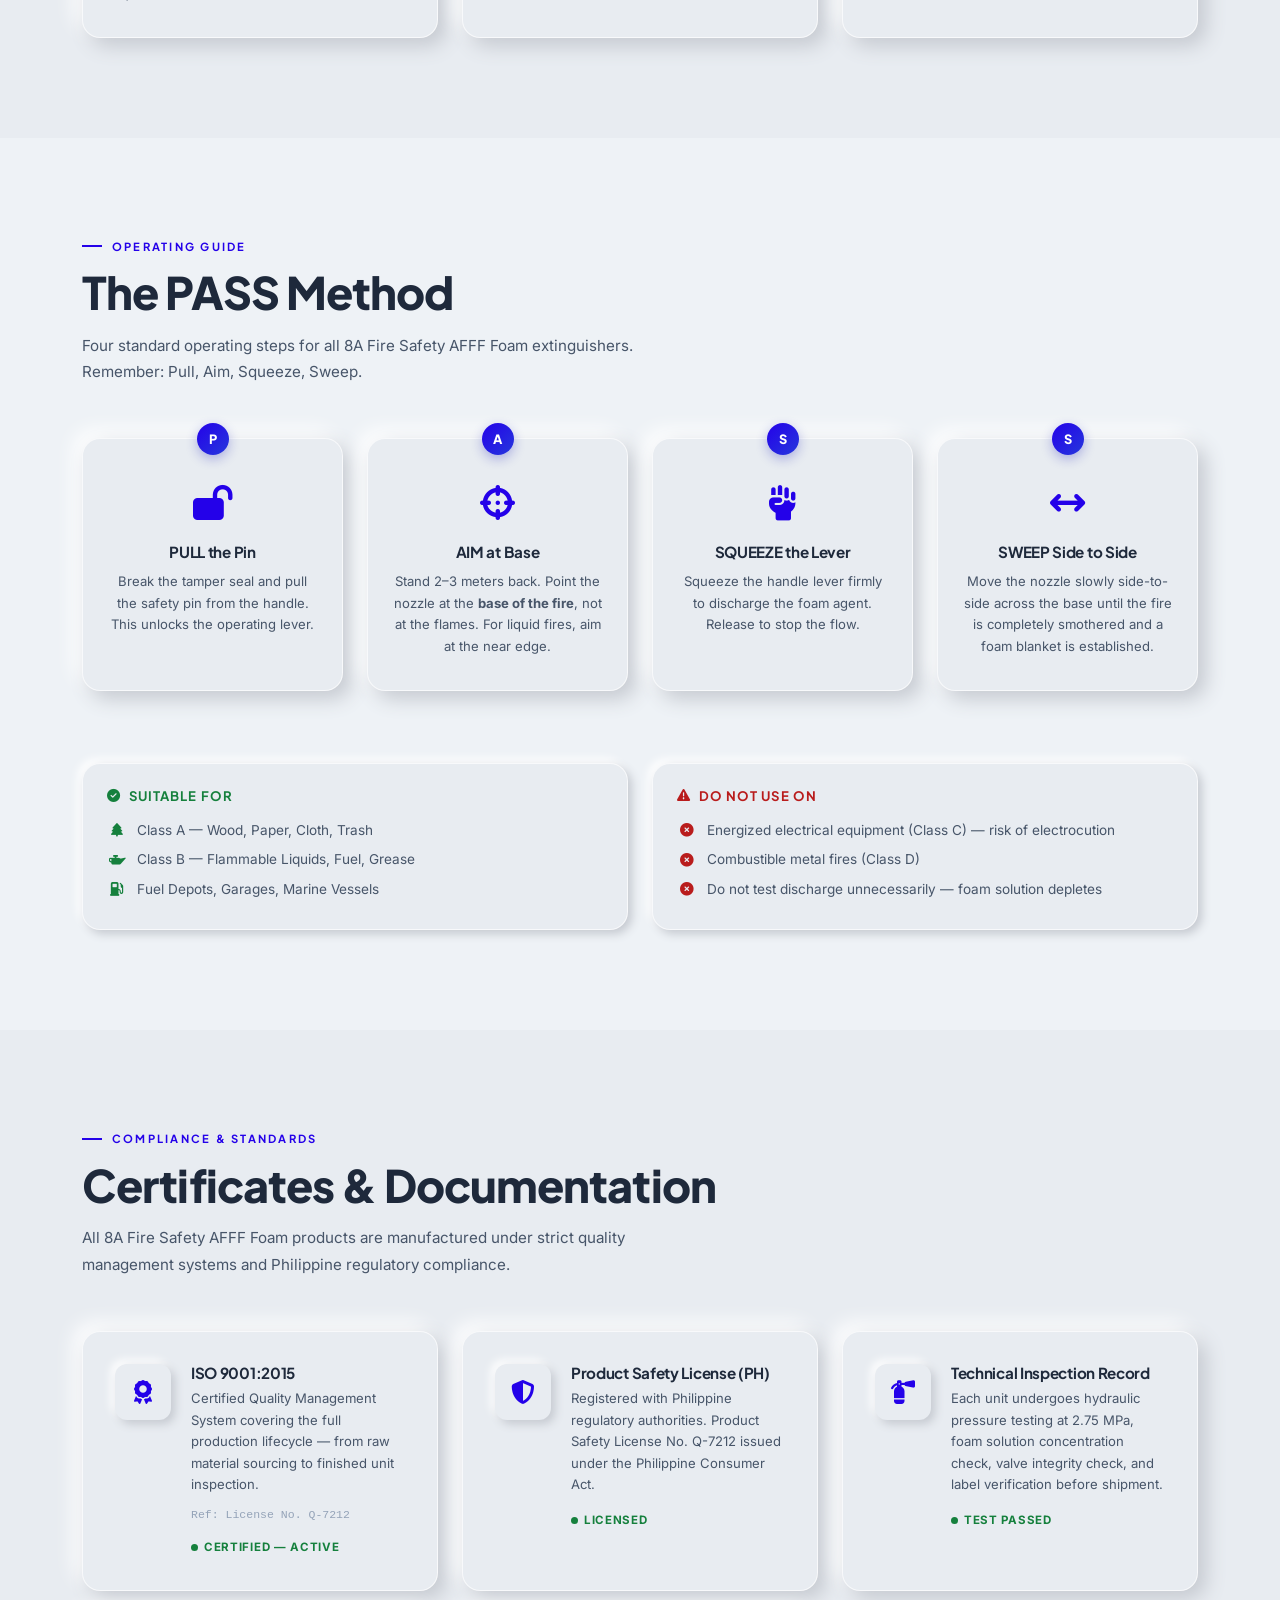
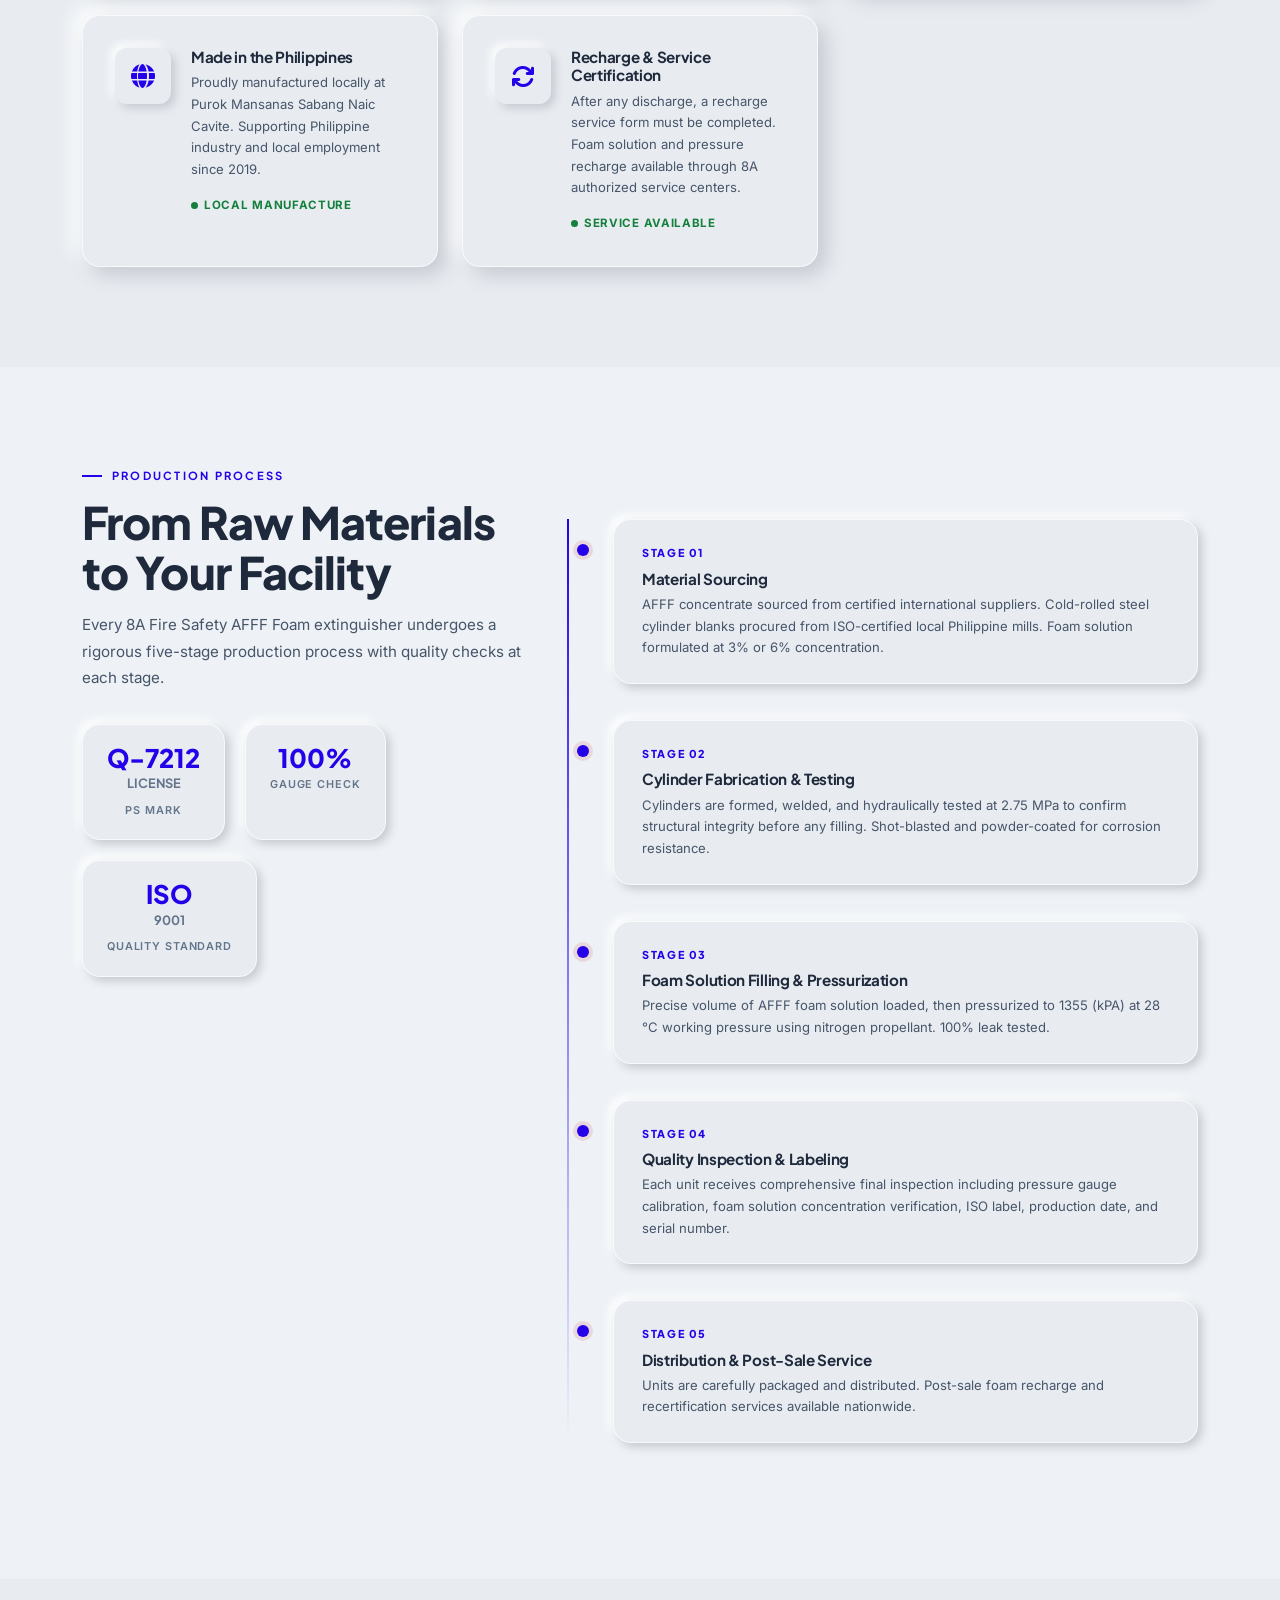
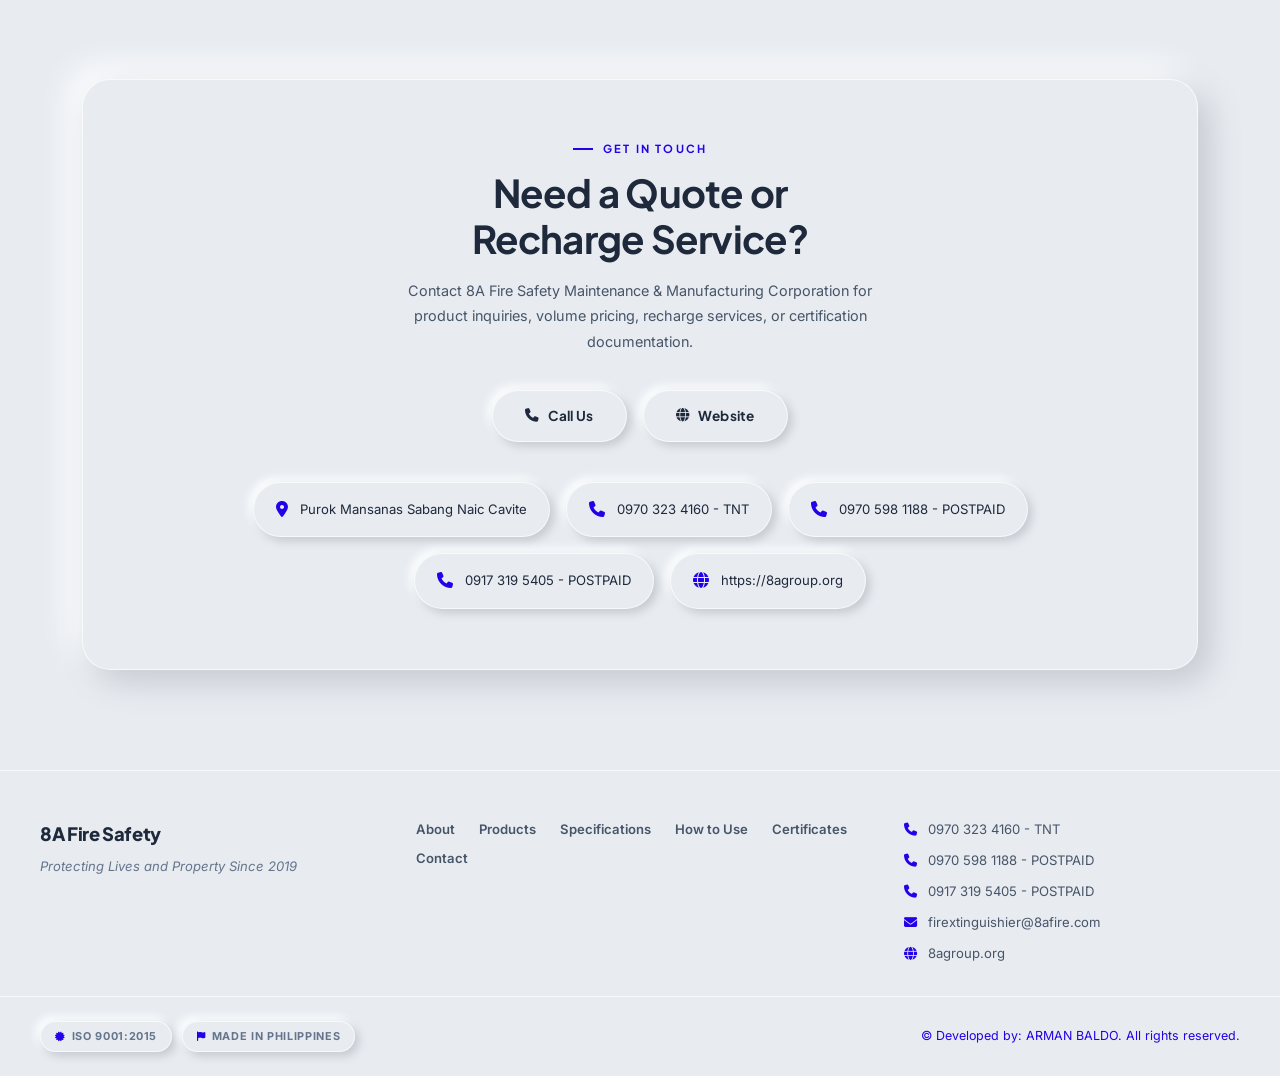
==== commit a32c9c8f: "Update foam.html" ====
--- a/foam.html
+++ b/foam.html
@@ -987,7 +987,6 @@
     </div>
   </div>
 </section>
-
 <!-- ══════════════════════════════════════════
      CONTACT
      ══════════════════════════════════════════ -->
@@ -996,14 +995,17 @@
     <div class="contact-box reveal-on-scroll">
       <div class="section-label" style="justify-content:center;">Get In Touch</div>
       <h2>Need a Quote or<br/>Recharge Service?</h2>
-      <p>Contact 8A Fire Safety Maintenance &amp; Manufacturing Corporation for product inquiries, volume pricing, foam recharge services, or certification documentation.</p>
+      <p>Contact 8A Fire Safety Maintenance &amp; Manufacturing Corporation for product inquiries, volume pricing, recharge services, or certification documentation.</p>
       <div class="d-flex justify-content-center gap-3 flex-wrap">
         <a href="tel:09676615730" class="neu-btn neu-btn-accent"><i class="fa-solid fa-phone"></i> Call Us</a>
         <a href="https://8agroup.org" target="_blank" class="neu-btn"><i class="fa-solid fa-globe"></i> Website</a>
       </div>
       <div class="contact-details">
         <div class="contact-pill"><span class="icon"><i class="fa-solid fa-location-dot"></i></span><span>Purok Mansanas Sabang Naic Cavite</span></div>
-        <div class="contact-pill"><span class="icon"><i class="fa-solid fa-phone"></i></span><span>0956 001 8222</span></div>
+        <div class="contact-pill"><span class="icon"><i class="fa-solid fa-phone"></i></span><span>0970 323 4160 - TNT</span></div>
+         <div class="contact-pill"><span class="icon"><i class="fa-solid fa-phone"></i></span><span>0970 598 1188 - POSTPAID</span></div>
+          <div class="contact-pill"><span class="icon"><i class="fa-solid fa-phone"></i></span><span>0917 319 5405 - POSTPAID</span></div>
+        
         <div class="contact-pill"><span class="icon"><i class="fa-solid fa-globe"></i></span><span>https://8agroup.org</span></div>
       </div>
     </div>
@@ -1028,13 +1030,29 @@
       <a href="#contact">Contact</a>
     </div>
     <div class="footer-contact">
-      <a href="tel:09560018222" class="footer-link"><i class="fa-solid fa-phone"></i> 0956 001 8222</a>
-      <a href="mailto:firextinguishier@8afire.com" class="footer-link"><i class="fa-solid fa-envelope"></i>firextinguishier@8afire.com</a>
-      <a href="https://8agroup.org" target="_blank" class="footer-link"><i class="fa-solid fa-globe"></i> 8agroup.org</a>
+        <a href="tel:09703234160" class="footer-link">
+            <i class="fa-solid fa-phone"></i> 0970 323 4160 - TNT
+        </a>
+
+        <a href="tel:09705981188" class="footer-link">
+            <i class="fa-solid fa-phone"></i> 0970 598 1188 - POSTPAID
+        </a>
+
+        <a href="tel:09173195405" class="footer-link">
+            <i class="fa-solid fa-phone"></i> 0917 319 5405 - POSTPAID
+        </a>
+
+        <a href="mailto:firextinguishier@8afire.com" class="footer-link">
+            <i class="fa-solid fa-envelope"></i> firextinguishier@8afire.com
+        </a>
+
+        <a href="https://8agroup.org" target="_blank" class="footer-link">
+            <i class="fa-solid fa-globe"></i> 8agroup.org
+        </a>
     </div>
   </div>
   <div class="footer-bottom">
-    <div class="footer-badges">
+    <div class="footer-badges"> 
       <span class="footer-badge"><i class="fa-solid fa-certificate"></i> ISO 9001:2015</span>
       <span class="footer-badge"><i class="fa-solid fa-flag"></i> Made in Philippines</span>
     </div>
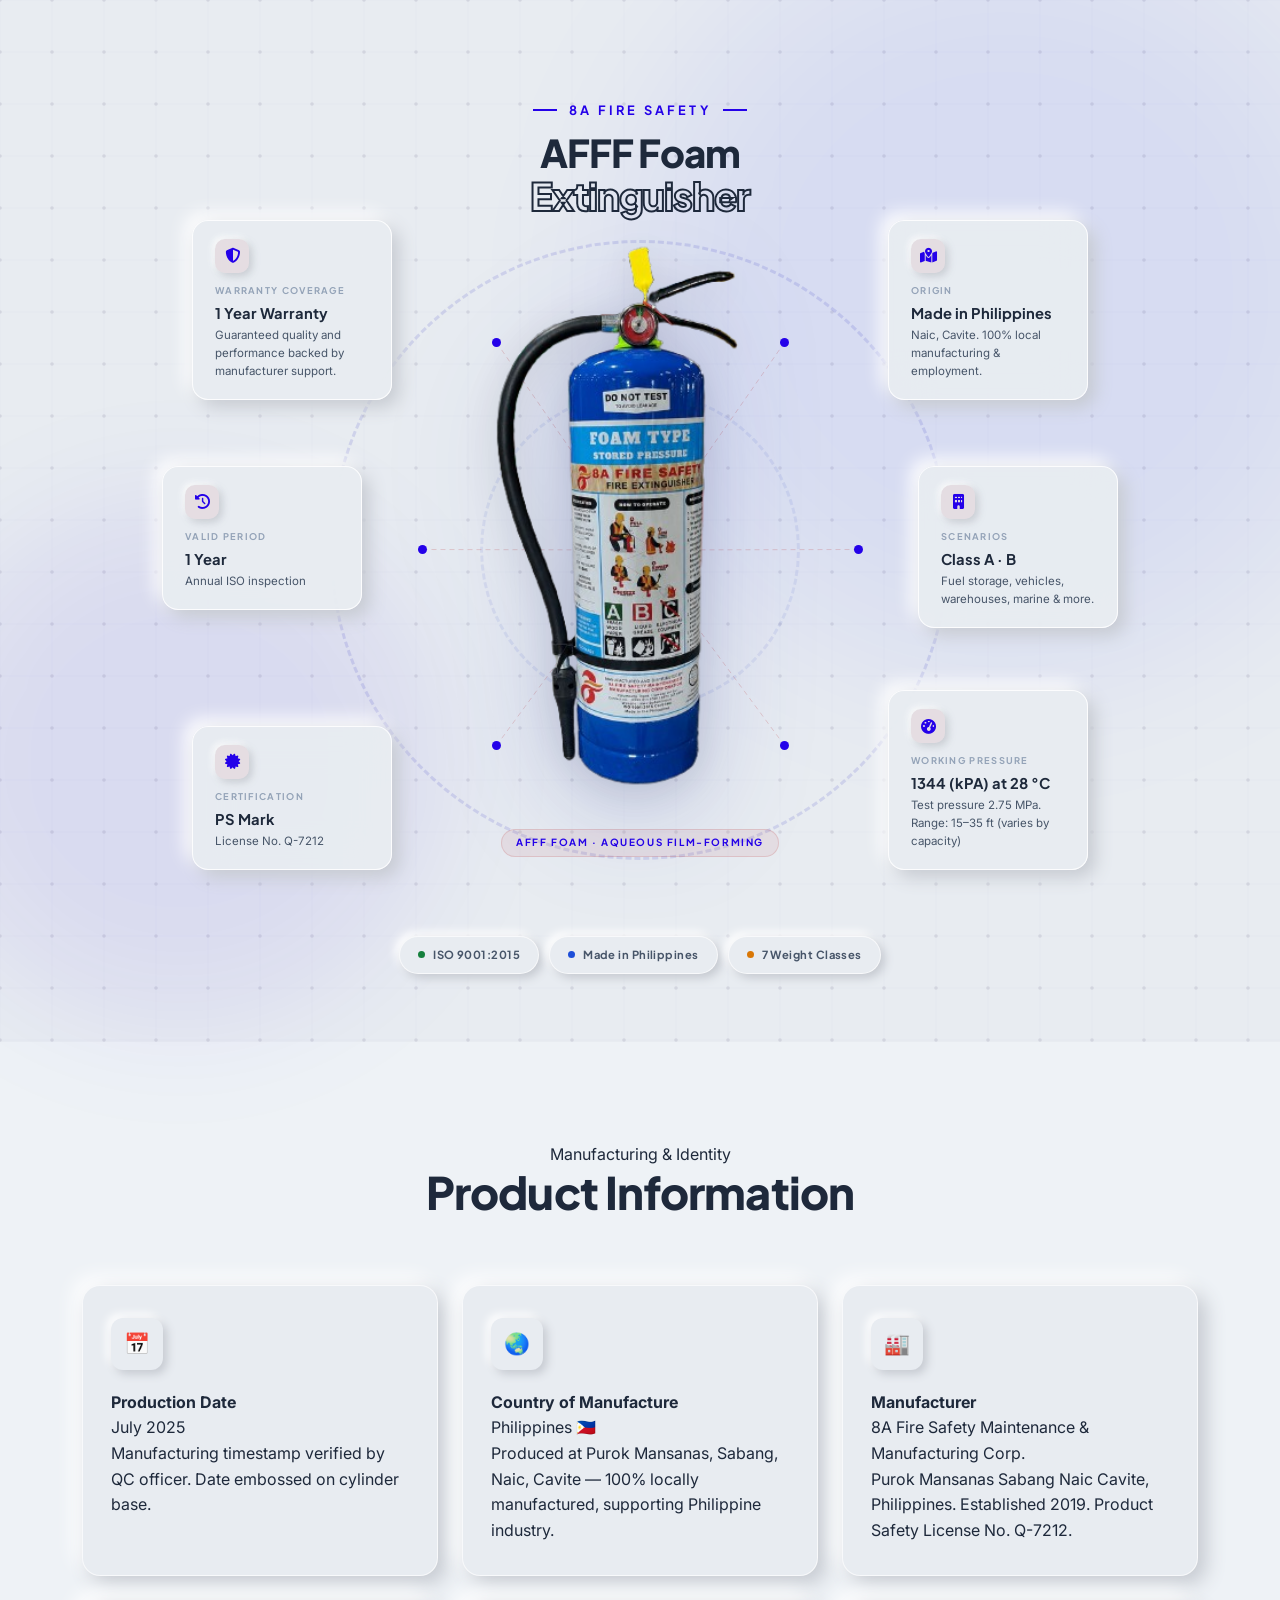
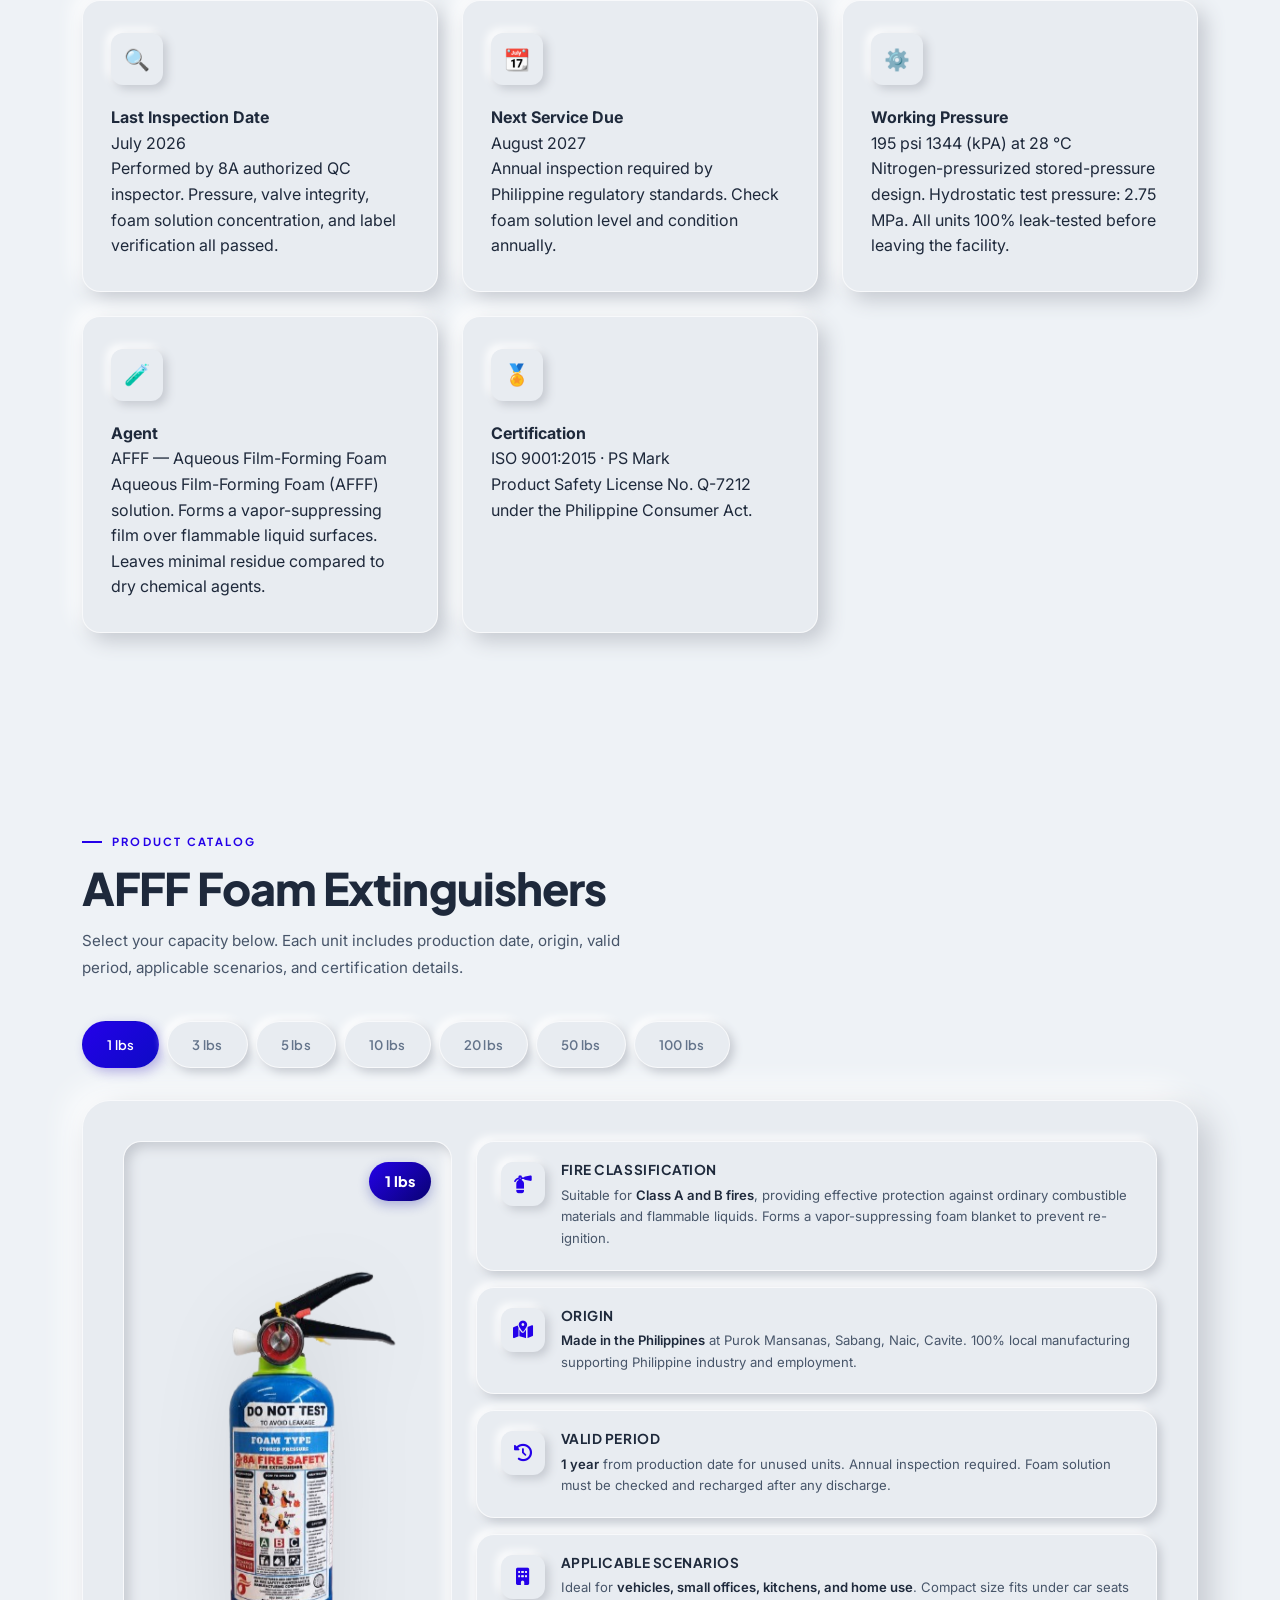
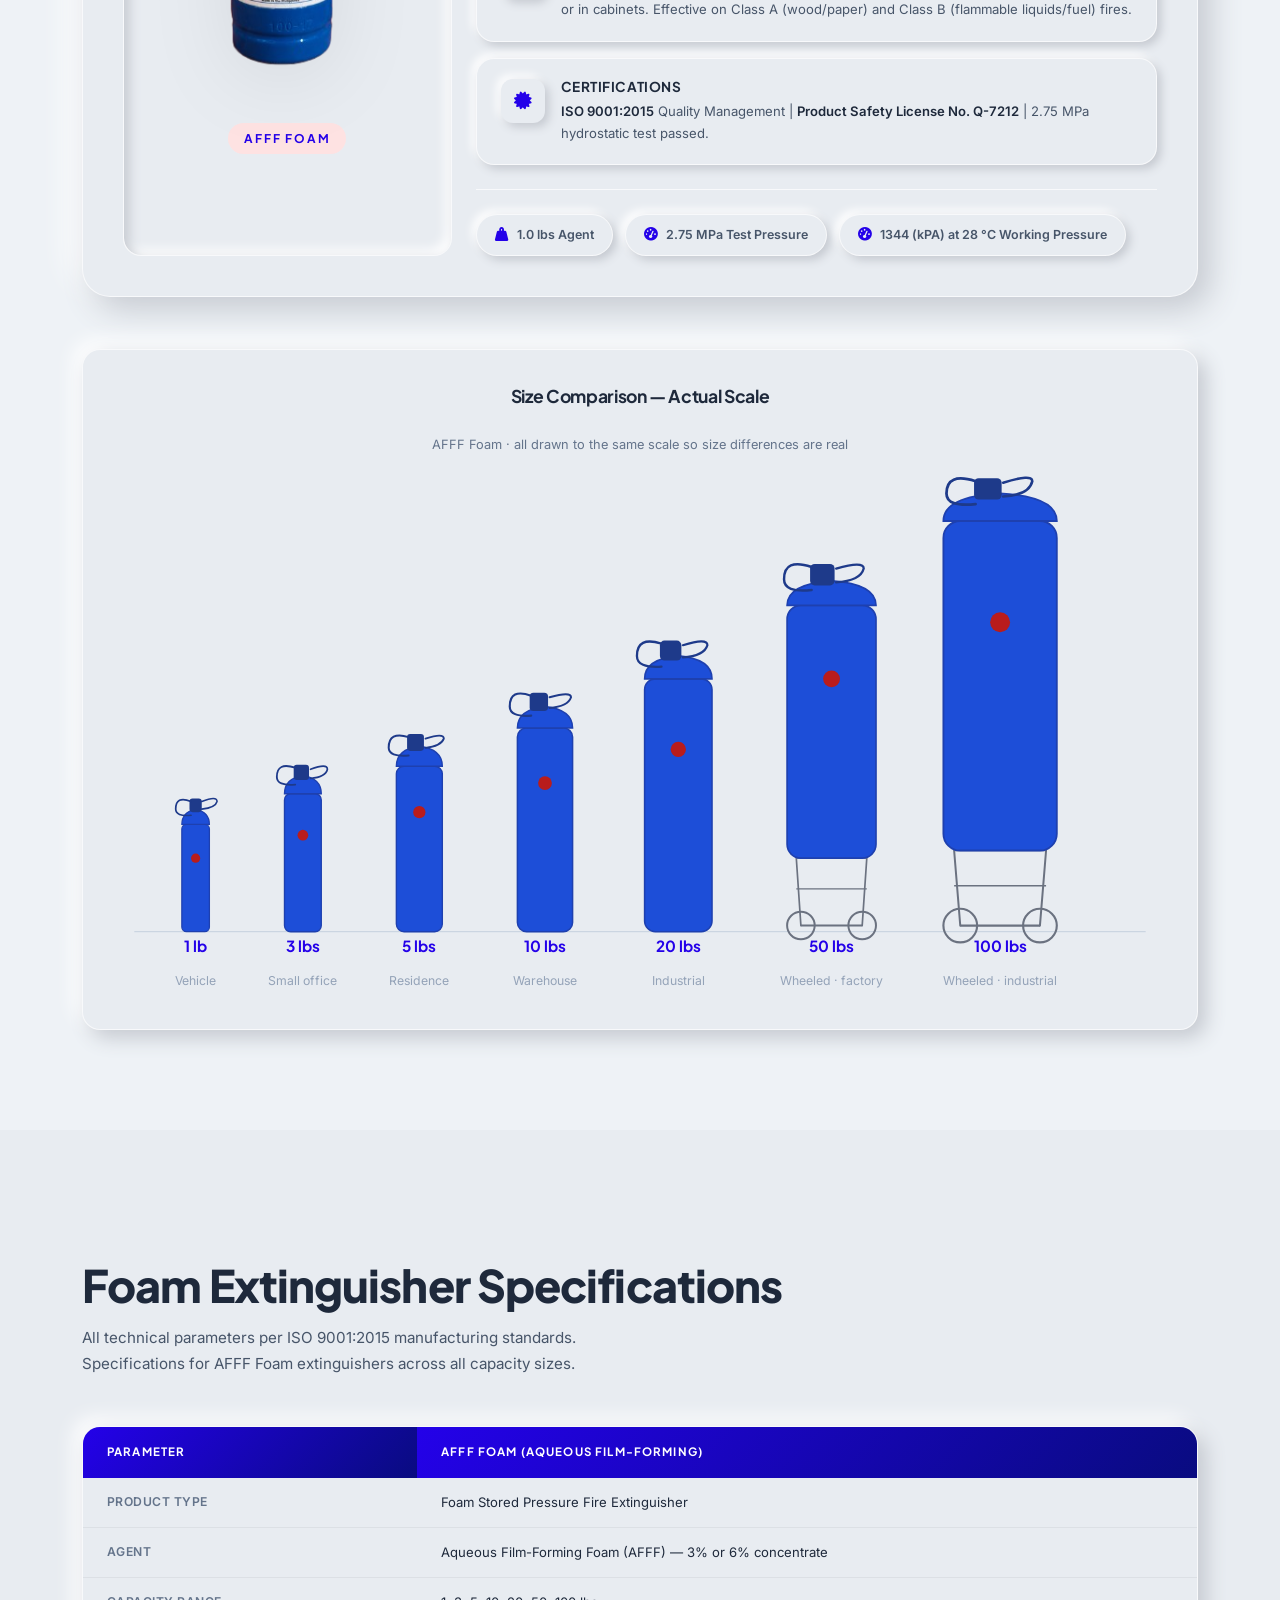
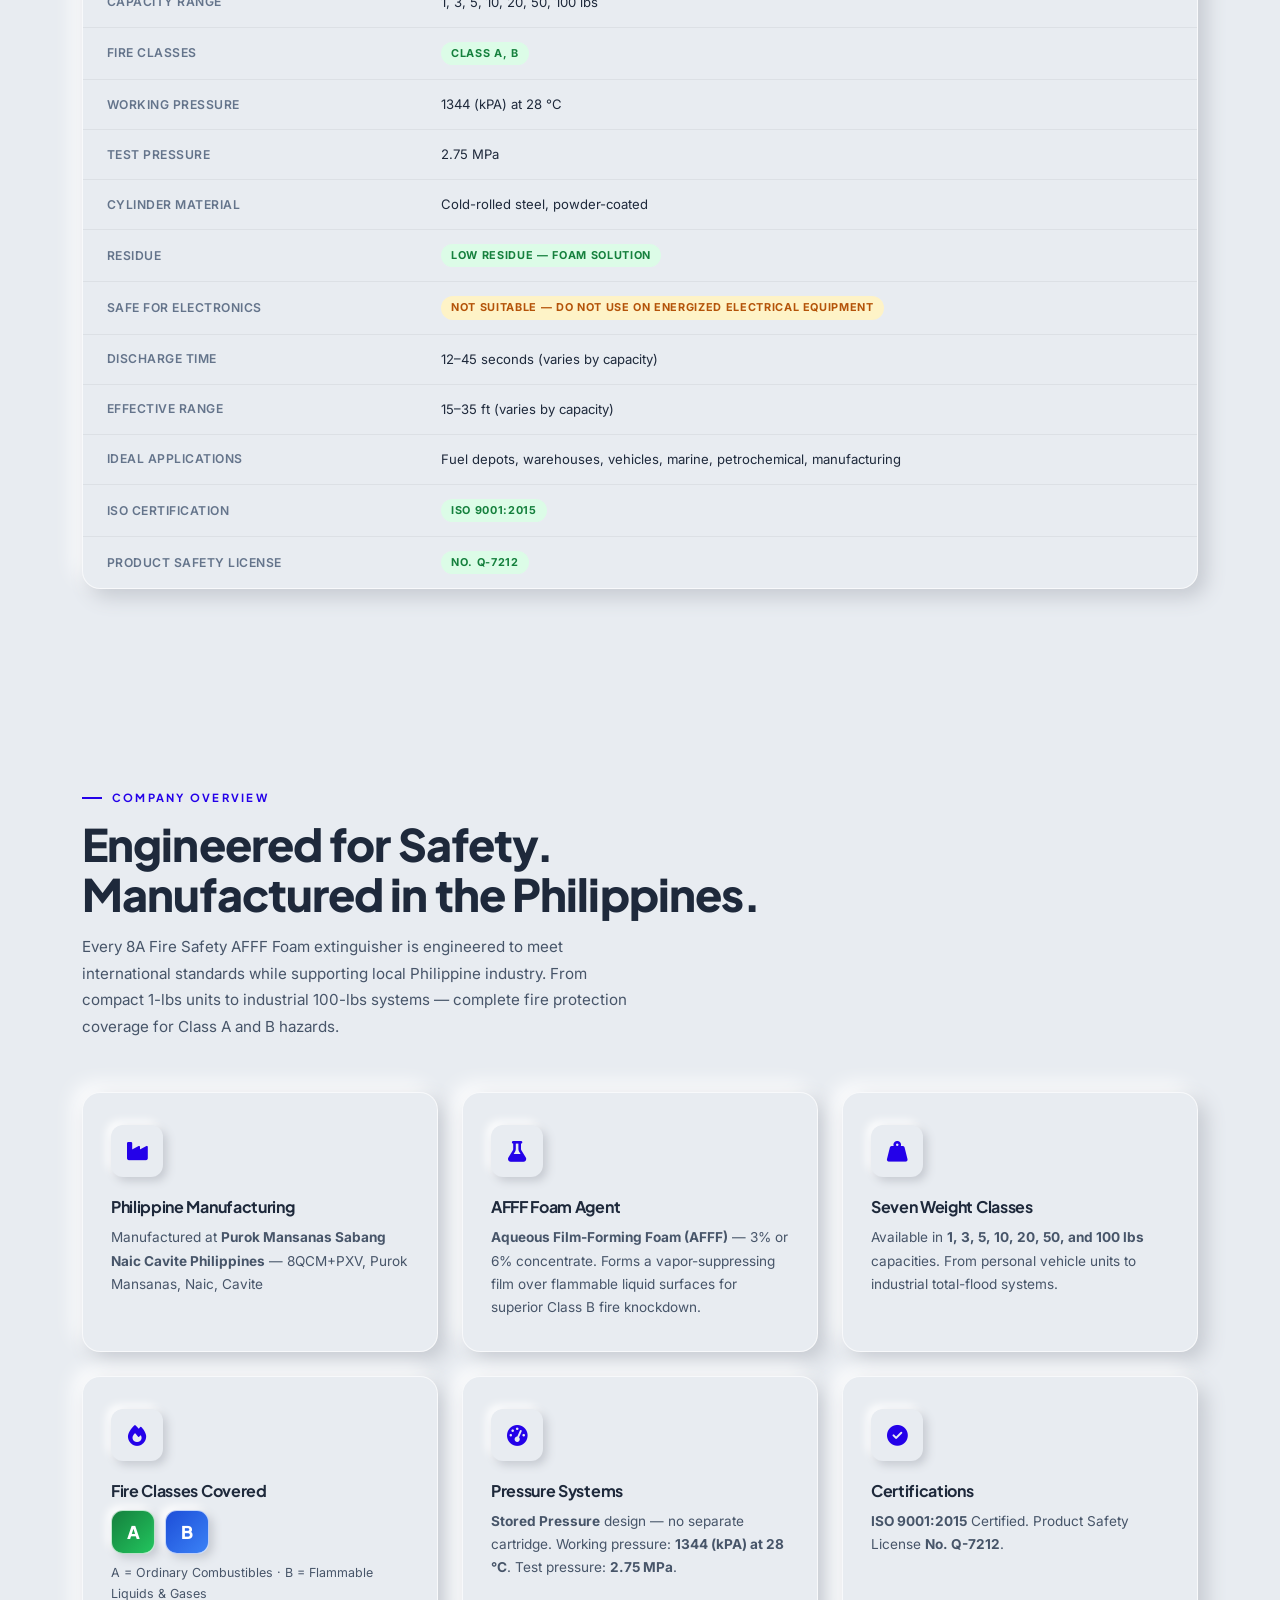
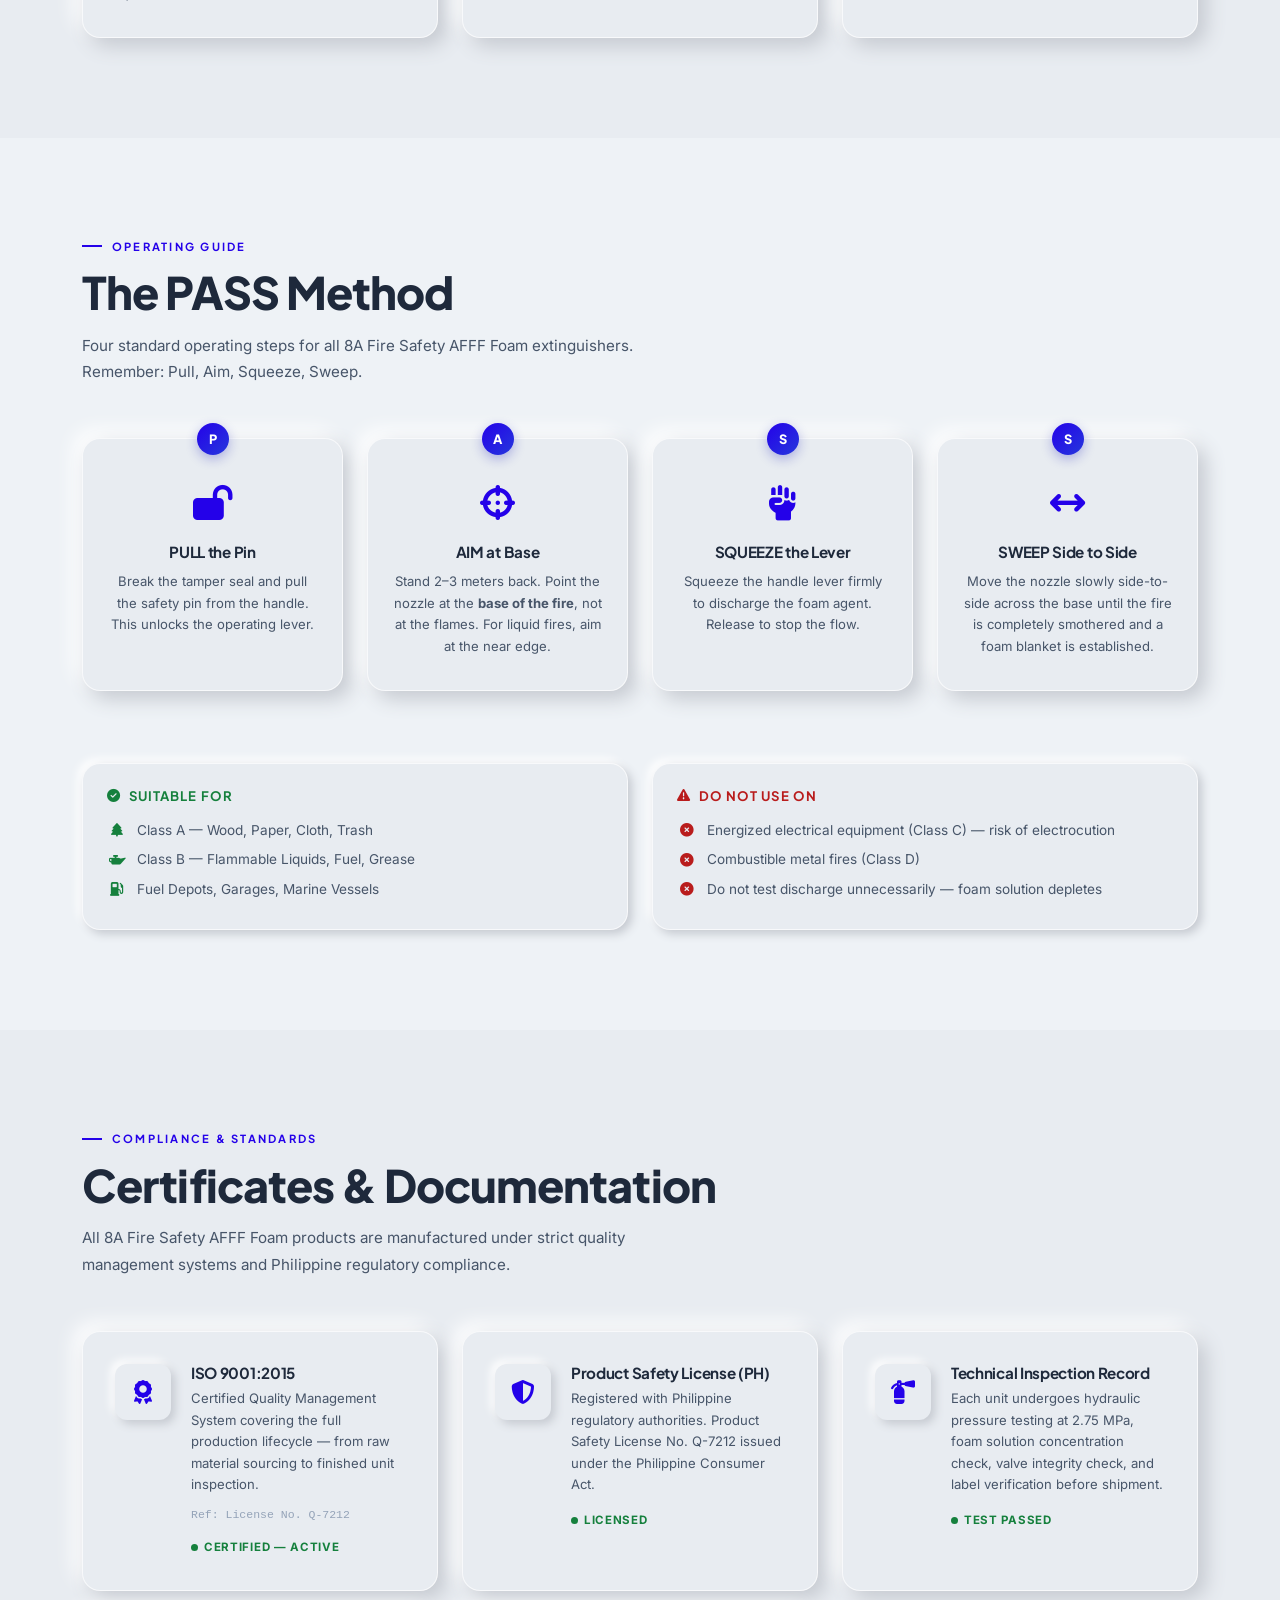
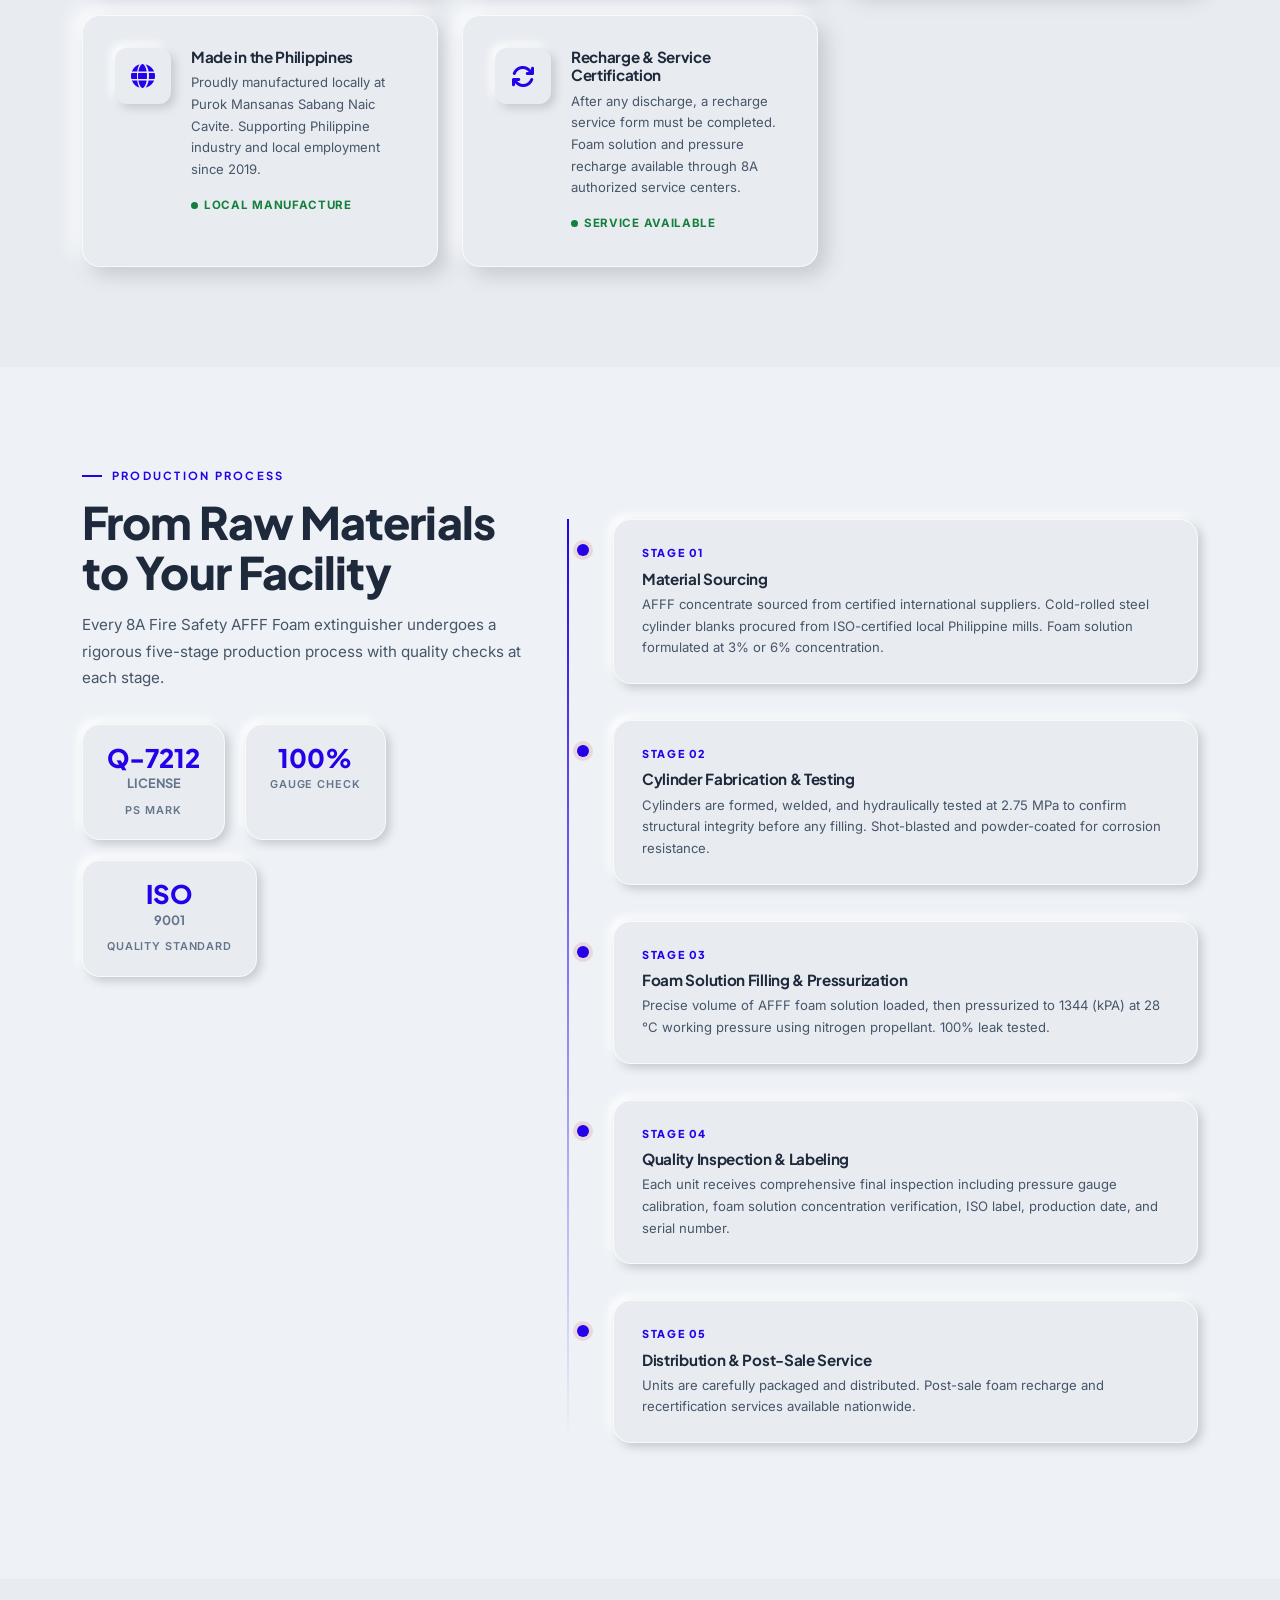
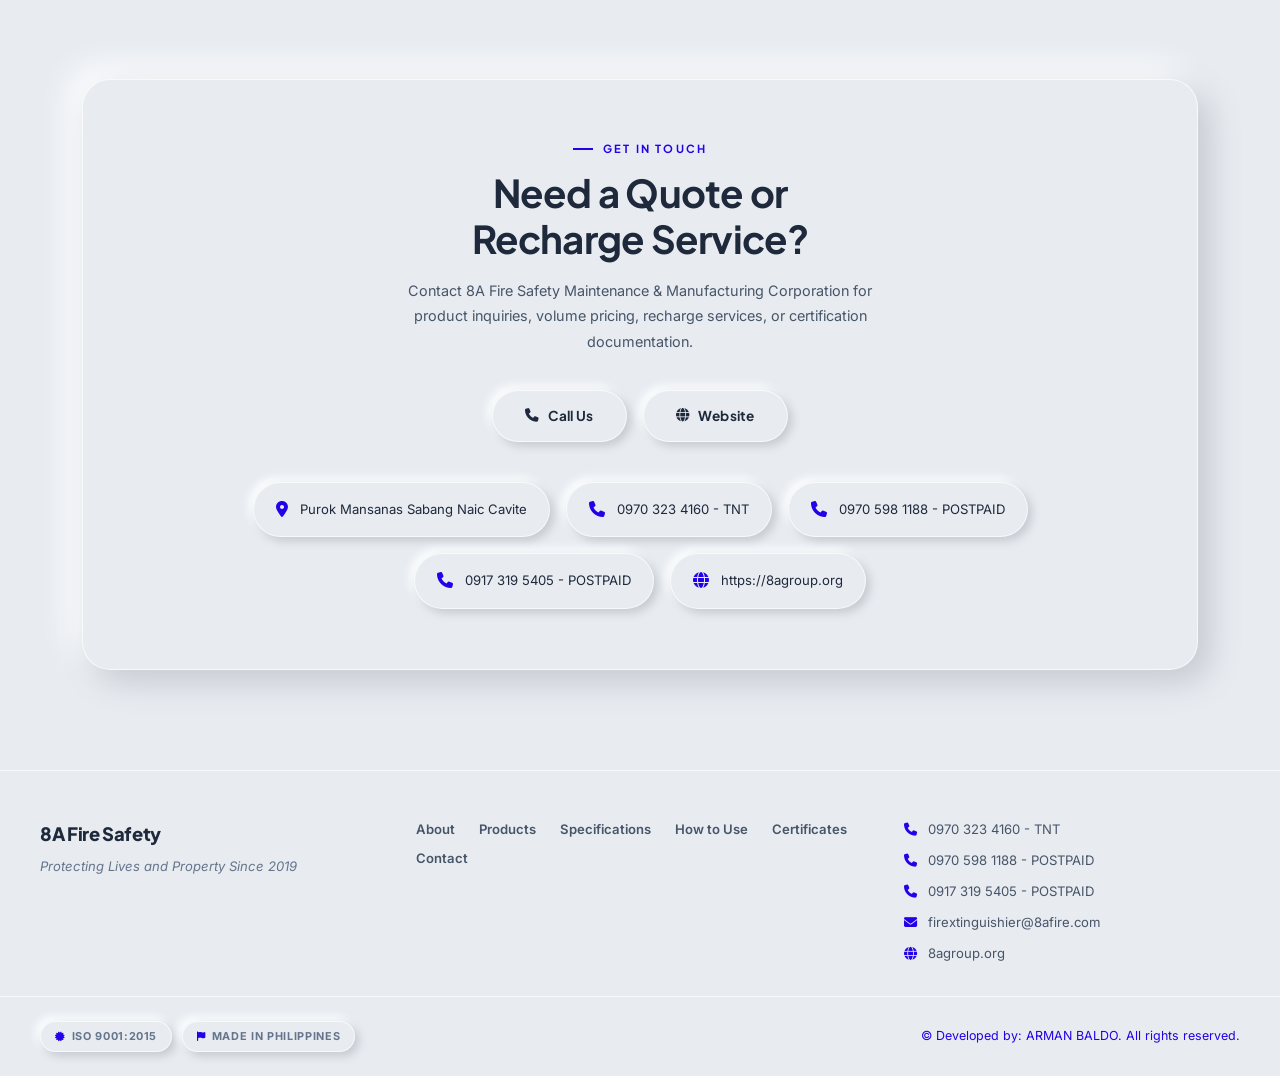
==== commit ede96b4d: "Update foam.html" ====
--- a/foam.html
+++ b/foam.html
@@ -102,7 +102,7 @@
       <div class="h8a-card h8a-card-br" id="h8a-card-5">
         <div class="h8a-card-icon"><i class="fa-solid fa-gauge-high"></i></div>
         <div class="h8a-card-title">Working Pressure</div>
-        <div class="h8a-card-value">1355 (kPA) at 28 °C</div>
+        <div class="h8a-card-value">1344 (kPA) at 28 °C</div>
         <div class="h8a-card-detail">Test pressure 2.75 MPa. Range: 15–35 ft (varies by capacity)</div>
       </div>
 
@@ -181,7 +181,7 @@
       <div class="info-card">
         <div class="ic-icon">⚙️</div>
         <div class="ic-label" style="font-weight:700;">Working Pressure</div>
-        <div class="ic-value">195 psi 1355 (kPA) at 28 °C</div>
+        <div class="ic-value">195 psi 1344 (kPA) at 28 °C</div>
         <div class="ic-detail">Nitrogen-pressurized stored-pressure design. Hydrostatic test pressure: 2.75 MPa. All units 100% leak-tested before leaving the facility.</div>
       </div>
 
@@ -277,7 +277,7 @@
             <div class="product-meta-row">
               <div class="meta-badge"><i class="fa-solid fa-weight-hanging"></i> 1.0 lbs Agent</div>
               <div class="meta-badge"><i class="fa-solid fa-gauge-high"></i> 2.75 MPa Test Pressure</div>
-              <div class="meta-badge"><i class="fa-solid fa-gauge-high"></i>1355 (kPA) at 28 °C Working Pressure</div>
+              <div class="meta-badge"><i class="fa-solid fa-gauge-high"></i>1344 (kPA) at 28 °C Working Pressure</div>
             </div>
           </div>
         </div>
@@ -336,7 +336,7 @@
             <div class="product-meta-row">
               <div class="meta-badge"><i class="fa-solid fa-weight-hanging"></i> 3.0 lbs Agent</div>
               <div class="meta-badge"><i class="fa-solid fa-gauge-high"></i> 2.75 MPa Test Pressure</div>
-              <div class="meta-badge"><i class="fa-solid fa-gauge-high"></i> 1355 (kPA) at 28 °C Working Pressure</div>
+              <div class="meta-badge"><i class="fa-solid fa-gauge-high"></i> 1344 (kPA) at 28 °C Working Pressure</div>
             </div>
           </div>
         </div>
@@ -395,7 +395,7 @@
             <div class="product-meta-row">
               <div class="meta-badge"><i class="fa-solid fa-weight-hanging"></i> 5.0 lbs Agent</div>
               <div class="meta-badge"><i class="fa-solid fa-gauge-high"></i> 2.75 MPa Test Pressure</div>
-              <div class="meta-badge"><i class="fa-solid fa-gauge-high"></i>1355 (kPA) at 28 °C 28°C Working Pressure</div>
+              <div class="meta-badge"><i class="fa-solid fa-gauge-high"></i>1344 (kPA) at 28 °C 28°C Working Pressure</div>
             </div>
           </div>
         </div>
@@ -454,7 +454,7 @@
             <div class="product-meta-row">
               <div class="meta-badge"><i class="fa-solid fa-weight-hanging"></i> 10.0 lbs Agent</div>
               <div class="meta-badge"><i class="fa-solid fa-gauge-high"></i> 2.75 MPa Test Pressure</div>
-              <div class="meta-badge"><i class="fa-solid fa-gauge-high"></i> 1355 (kPA) at 28 °C. Working Pressure</div>
+              <div class="meta-badge"><i class="fa-solid fa-gauge-high"></i> 1344 (kPA) at 28 °C. Working Pressure</div>
             </div>
           </div>
         </div>
@@ -513,7 +513,7 @@
             <div class="product-meta-row">
               <div class="meta-badge"><i class="fa-solid fa-weight-hanging"></i> 20.0 lbs Agent</div>
               <div class="meta-badge"><i class="fa-solid fa-gauge-high"></i> 2.75 MPa Test Pressure</div>
-              <div class="meta-badge"><i class="fa-solid fa-gauge-high"></i>  1355 (kPA) at 28 °C Working Pressure</div>
+              <div class="meta-badge"><i class="fa-solid fa-gauge-high"></i>  1344 (kPA) at 28 °C Working Pressure</div>
             </div>
           </div>
         </div>
@@ -572,7 +572,7 @@
             <div class="product-meta-row">
               <div class="meta-badge"><i class="fa-solid fa-weight-hanging"></i> 50.0 lbs Agent</div>
               <div class="meta-badge"><i class="fa-solid fa-gauge-high"></i> 2.75 MPa Test Pressure</div>
-              <div class="meta-badge"><i class="fa-solid fa-gauge-high"></i> 1355 (kPA) at 28 °C Working Pressure</div>
+              <div class="meta-badge"><i class="fa-solid fa-gauge-high"></i> 1344 (kPA) at 28 °C Working Pressure</div>
             </div>
           </div>
         </div>
@@ -631,7 +631,7 @@
             <div class="product-meta-row">
               <div class="meta-badge"><i class="fa-solid fa-weight-hanging"></i> 100.0 lbs Agent</div>
               <div class="meta-badge"><i class="fa-solid fa-gauge-high"></i> 2.75 MPa Test Pressure</div>
-              <div class="meta-badge"><i class="fa-solid fa-temperature-half"></i> 1355 (kPA) at 28 °C Working Pressure</div>
+              <div class="meta-badge"><i class="fa-solid fa-temperature-half"></i> 1344 (kPA) at 28 °C Working Pressure</div>
             </div>
           </div>
         </div>
@@ -758,7 +758,7 @@
           <tr><td>Agent</td><td>Aqueous Film-Forming Foam (AFFF) — 3% or 6% concentrate</td></tr>
           <tr><td>Capacity Range</td><td>1, 3, 5, 10, 20, 50, 100 lbs</td></tr>
           <tr><td>Fire Classes</td><td><span class="spec-badge green">Class A, B</span></td></tr>
-          <tr><td>Working Pressure</td><td>1355 (kPA) at 28 °C</td></tr>
+          <tr><td>Working Pressure</td><td>1344 (kPA) at 28 °C</td></tr>
           <tr><td>Test Pressure</td><td>2.75 MPa</td></tr>
           <tr><td>Cylinder Material</td><td>Cold-rolled steel, powder-coated</td></tr>
           <tr><td>Residue</td><td><span class="spec-badge green">Low Residue — Foam Solution</span></td></tr>
@@ -812,7 +812,7 @@
       <div class="info-card">
         <div class="ic-icon"><i class="fa-solid fa-gauge-high"></i></div>
         <h4>Pressure Systems</h4>
-        <p><strong>Stored Pressure</strong> design — no separate cartridge. Working pressure: <strong>1355 (kPA) at 28 °C</strong>. Test pressure: <strong>2.75 MPa</strong>.</p>
+        <p><strong>Stored Pressure</strong> design — no separate cartridge. Working pressure: <strong>1344 (kPA) at 28 °C</strong>. Test pressure: <strong>2.75 MPa</strong>.</p>
       </div>
       <div class="info-card">
         <div class="ic-icon"><i class="fa-solid fa-circle-check"></i></div>
@@ -970,7 +970,7 @@
           <div class="tl-item reveal-on-scroll" data-delay="200">
             <span class="tl-year">Stage 03</span>
             <h4>Foam Solution Filling &amp; Pressurization</h4>
-            <p>Precise volume of AFFF foam solution loaded, then pressurized to 1355 (kPA) at 28 °C working pressure using nitrogen propellant. 100% leak tested.</p>
+            <p>Precise volume of AFFF foam solution loaded, then pressurized to 1344 (kPA) at 28 °C working pressure using nitrogen propellant. 100% leak tested.</p>
           </div>
           <div class="tl-item reveal-on-scroll" data-delay="300">
             <span class="tl-year">Stage 04</span>
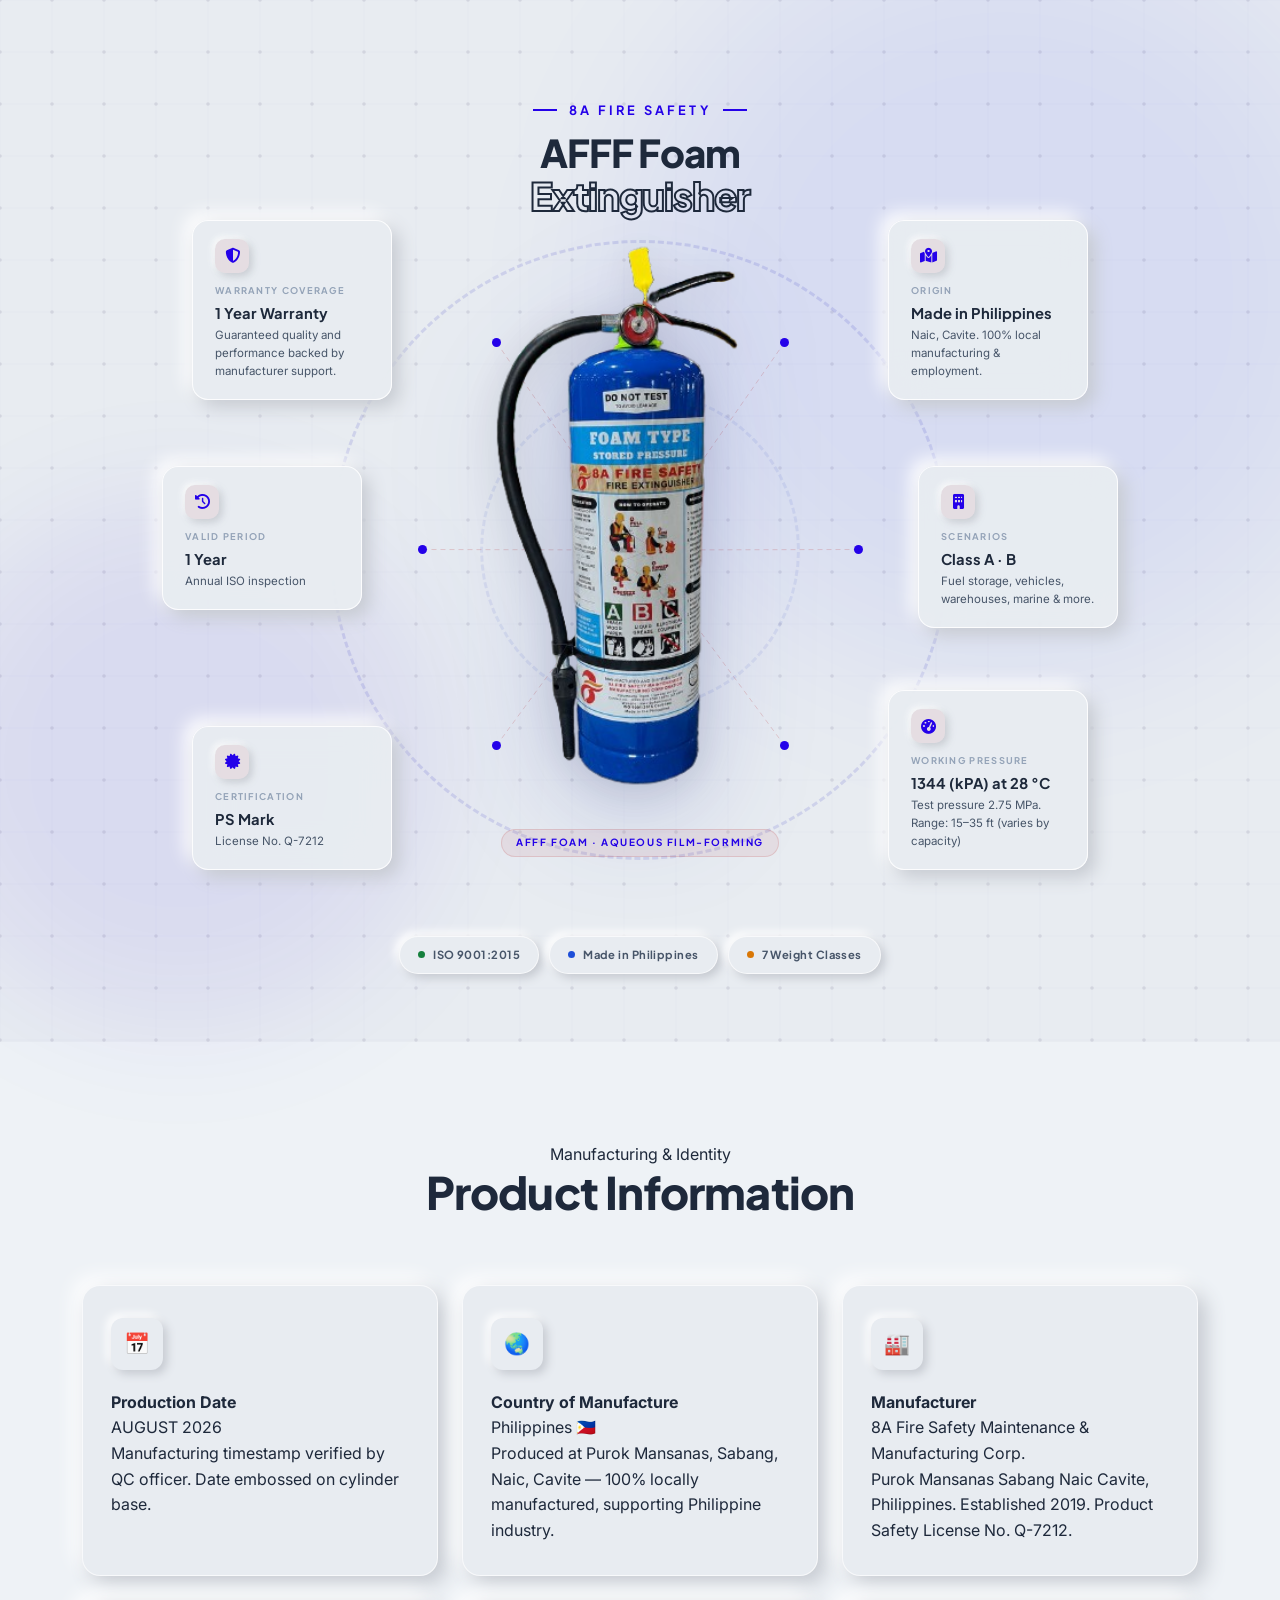
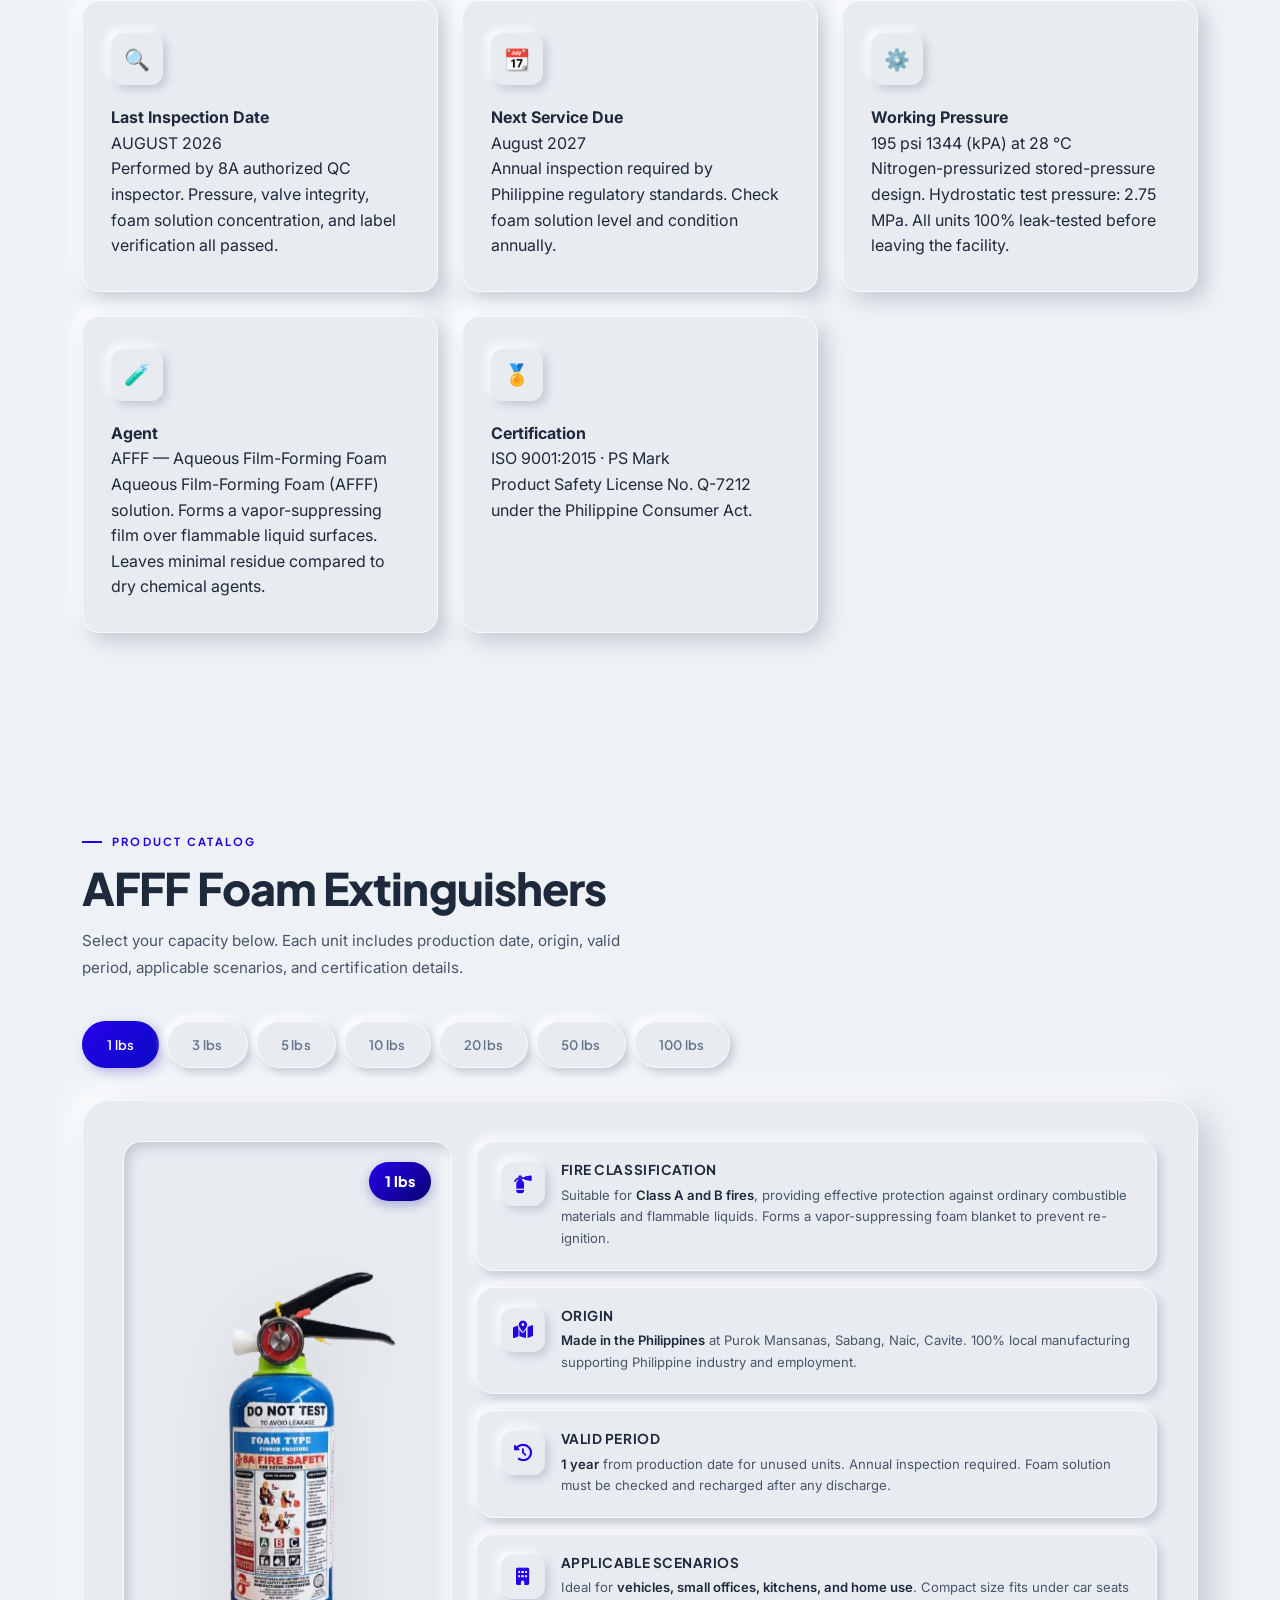
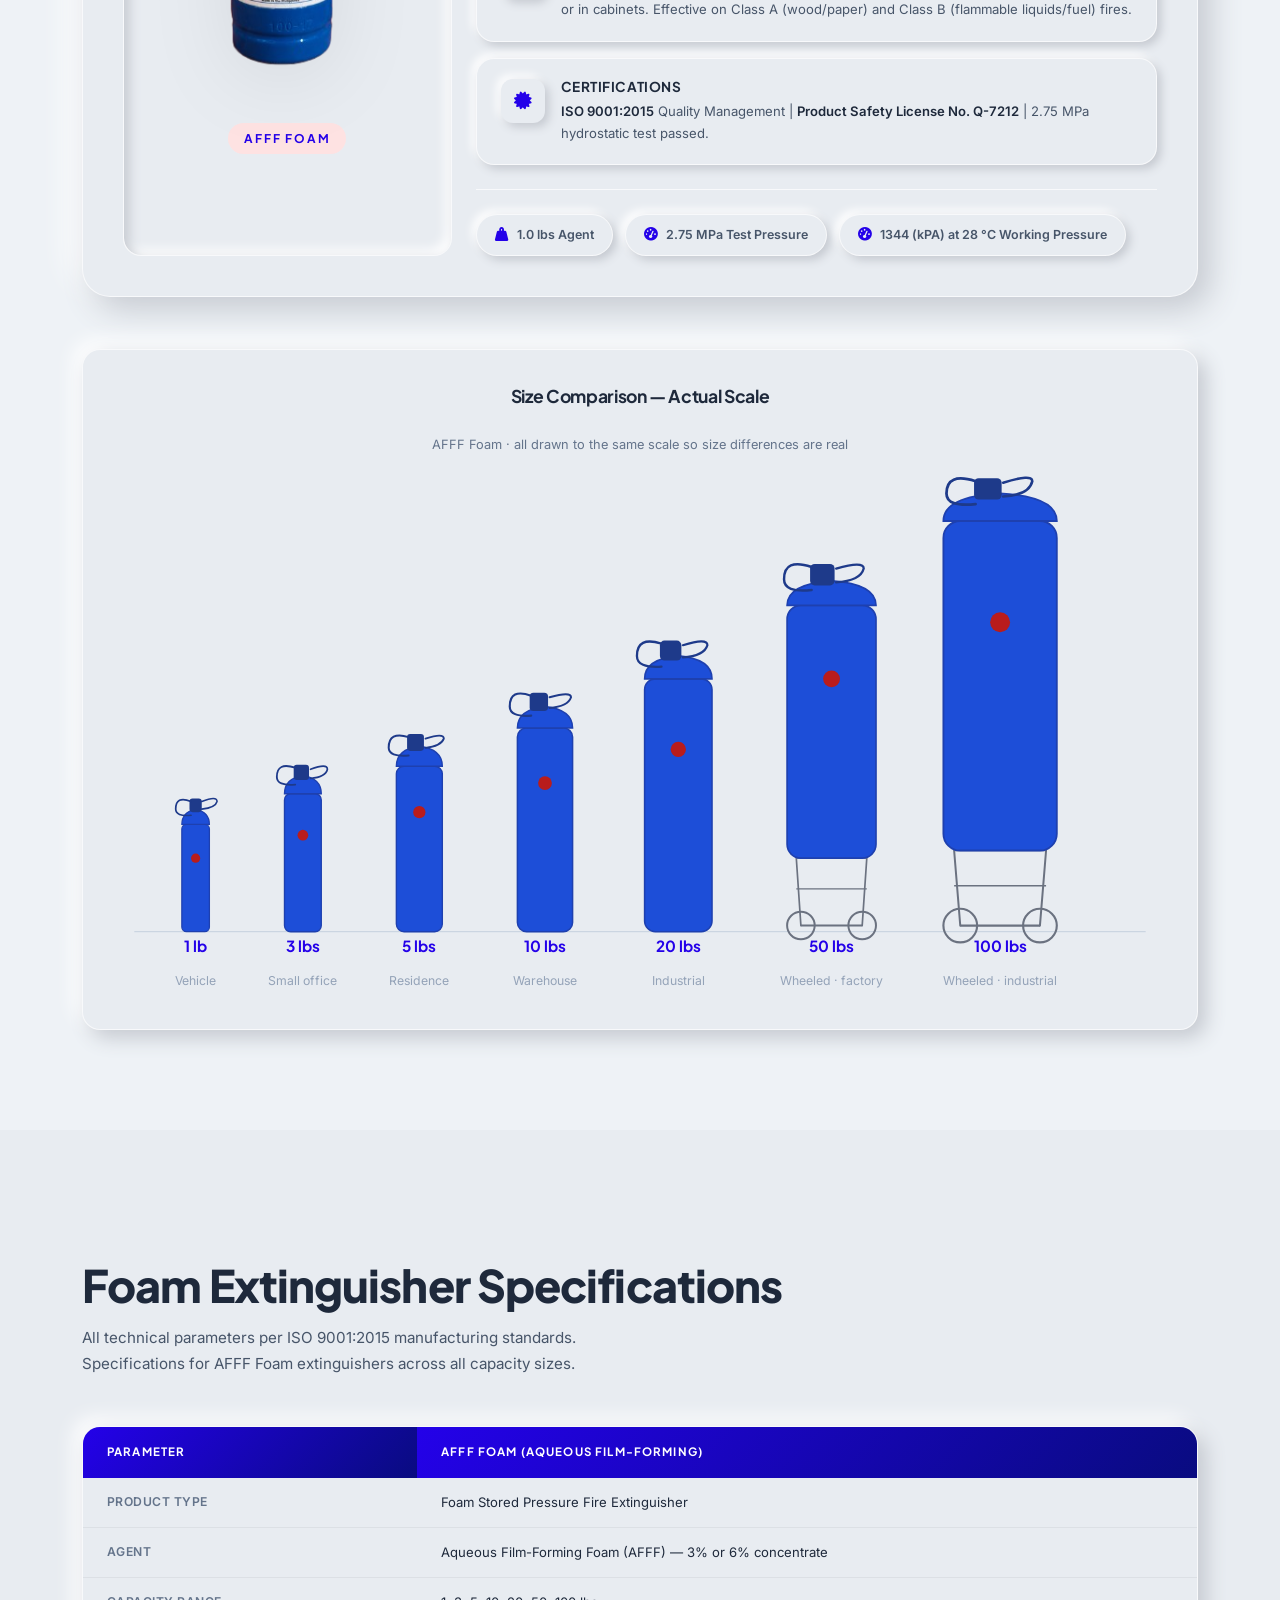
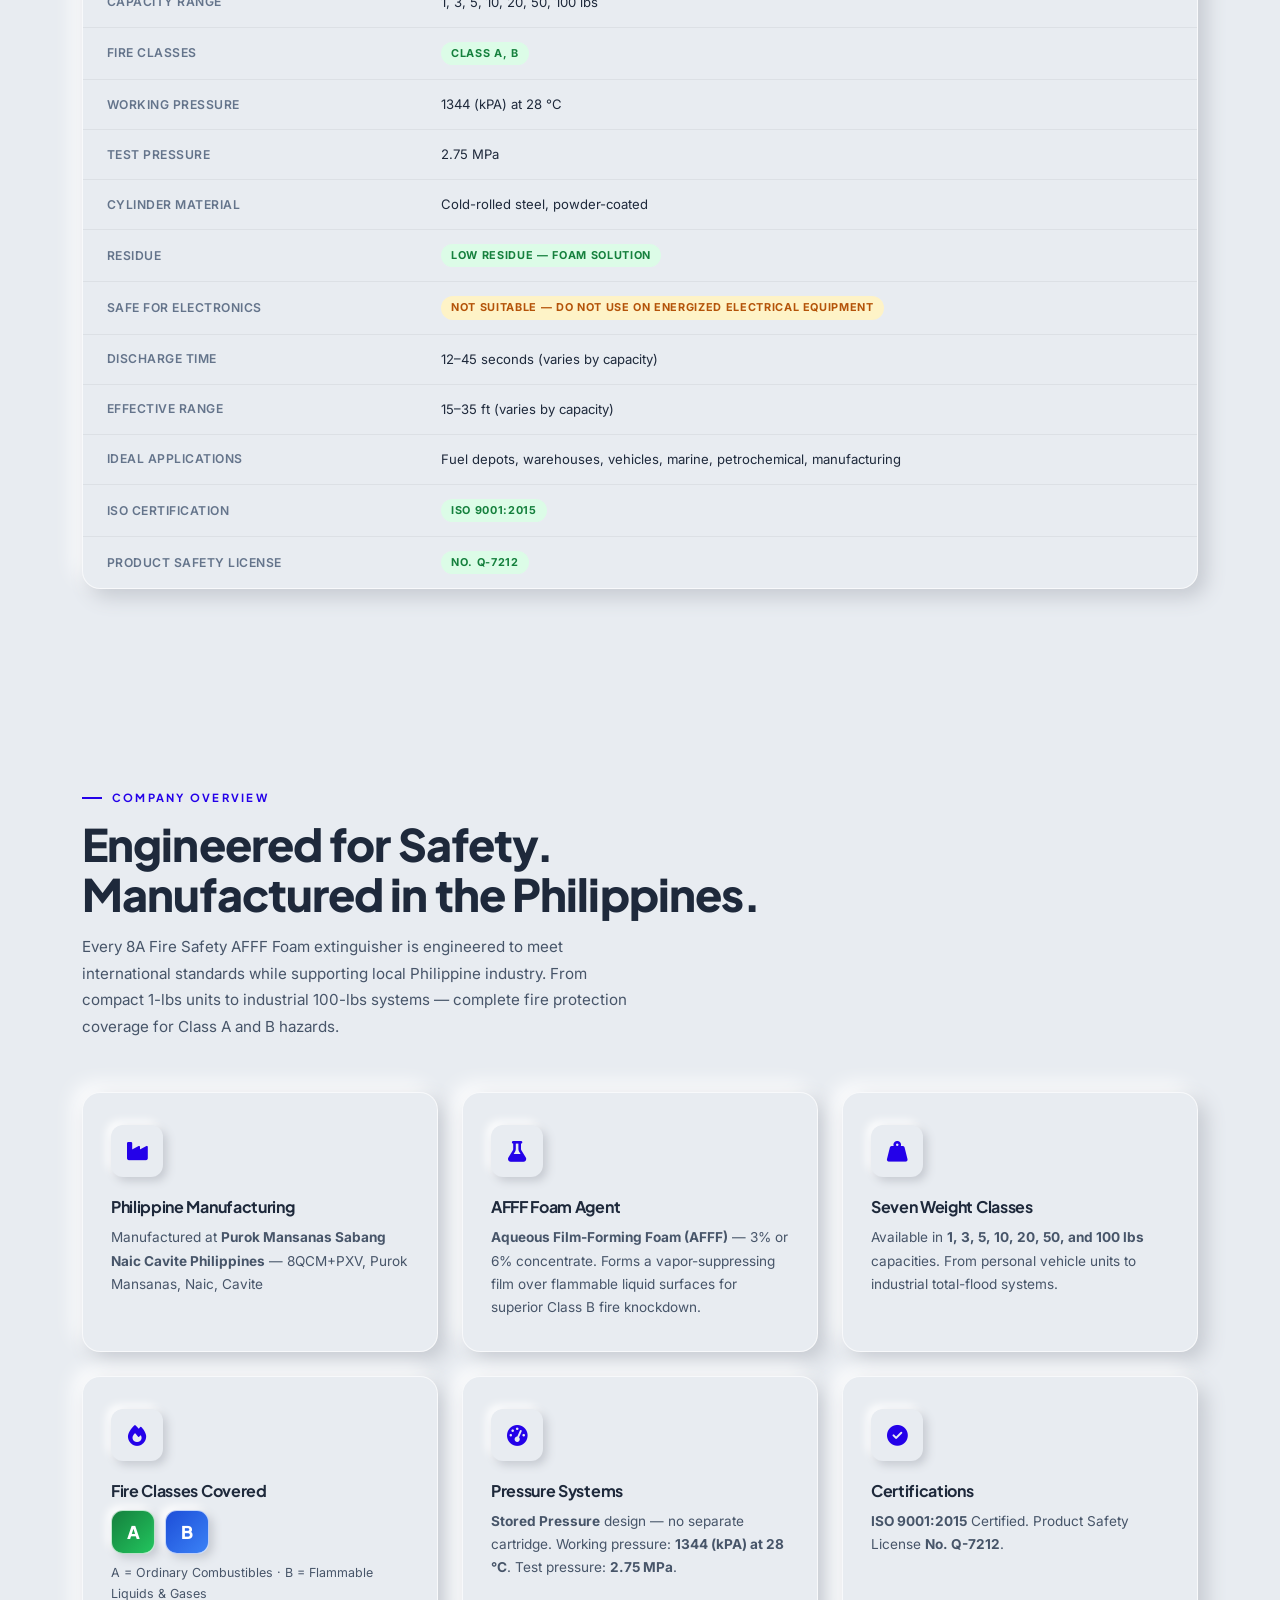
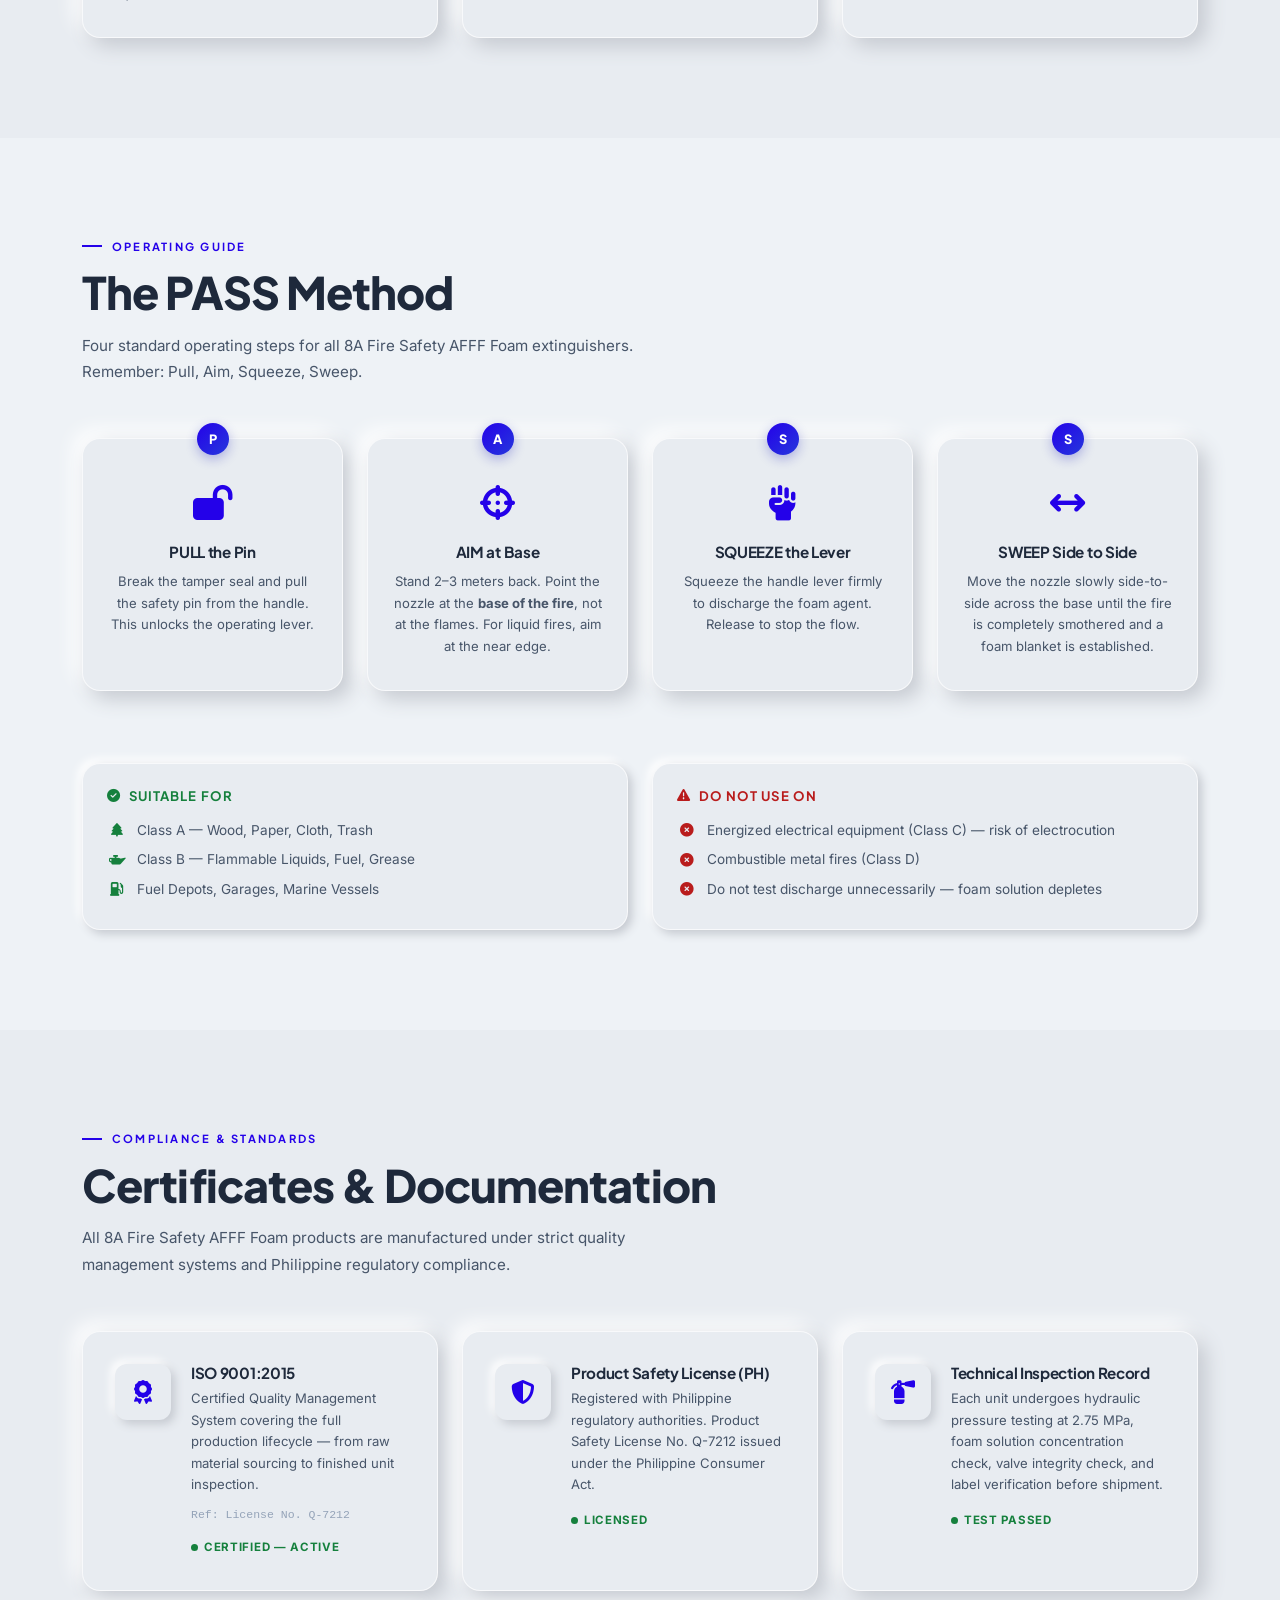
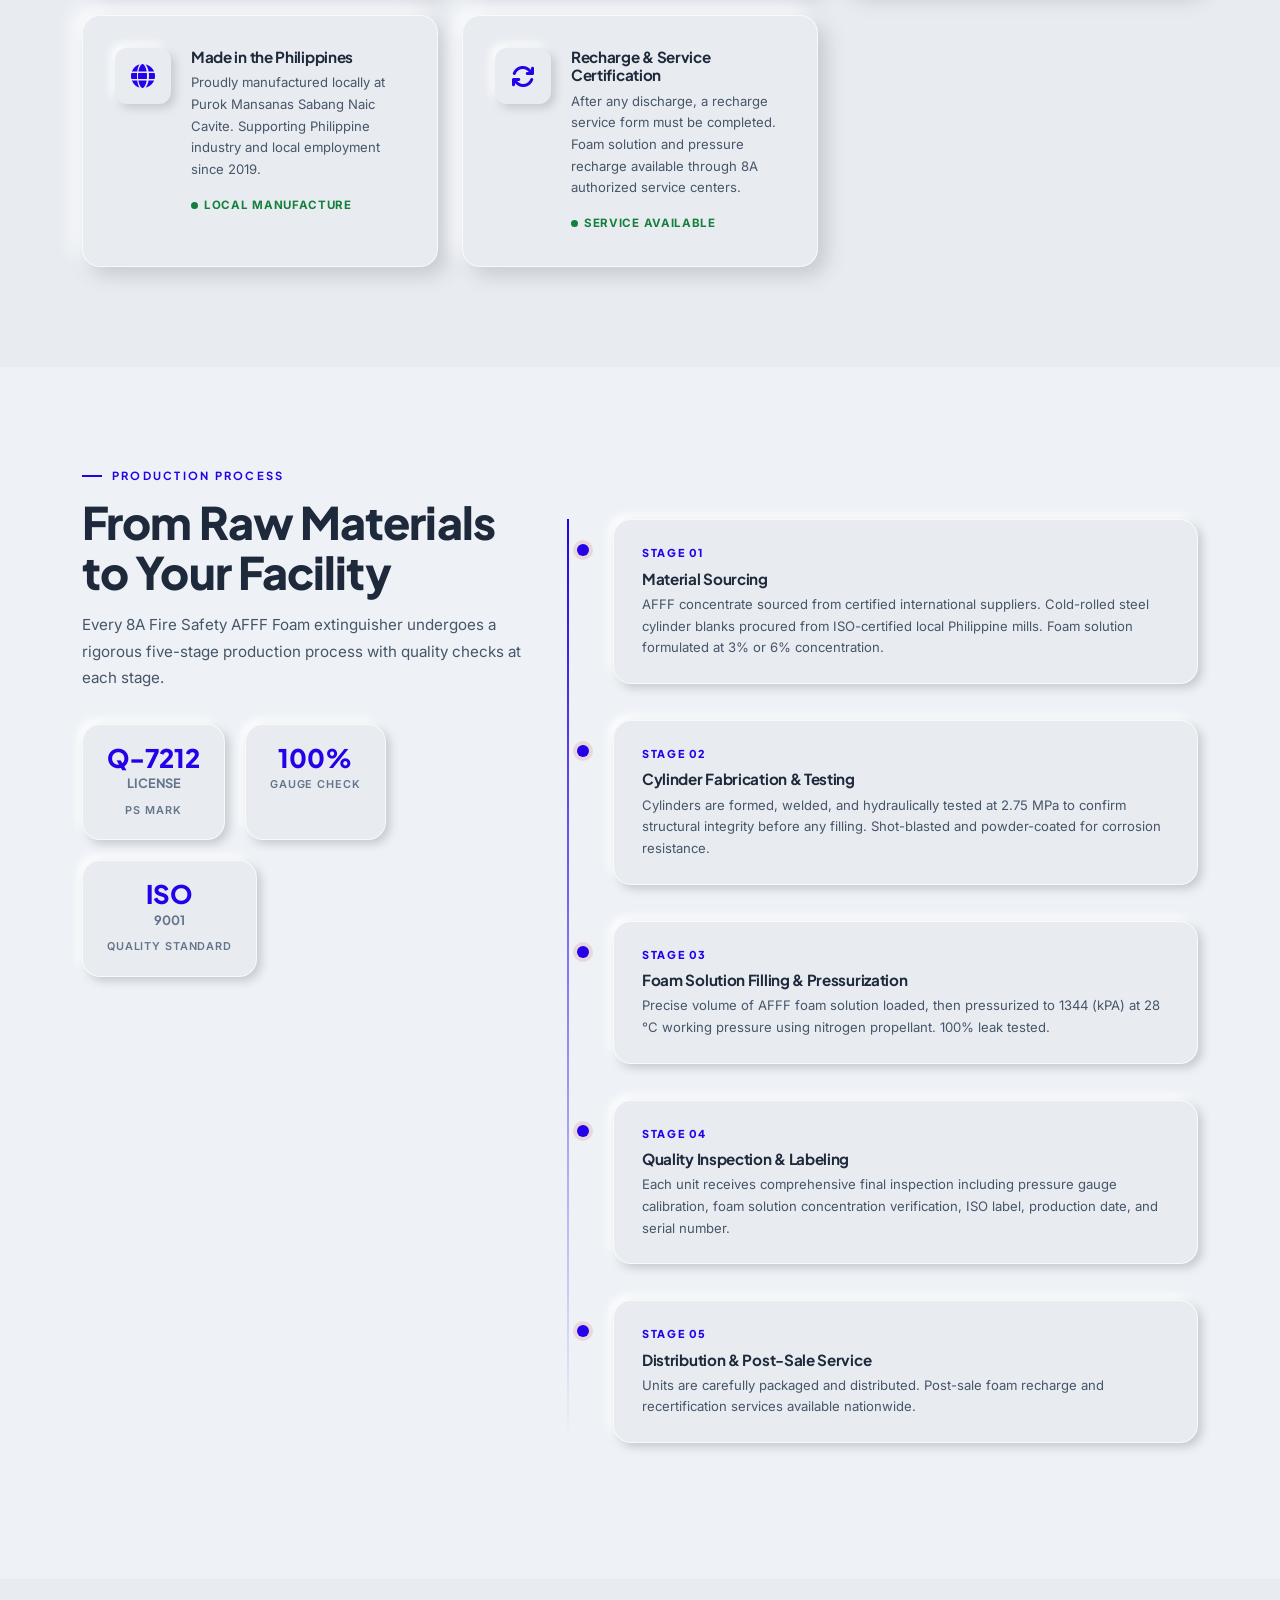
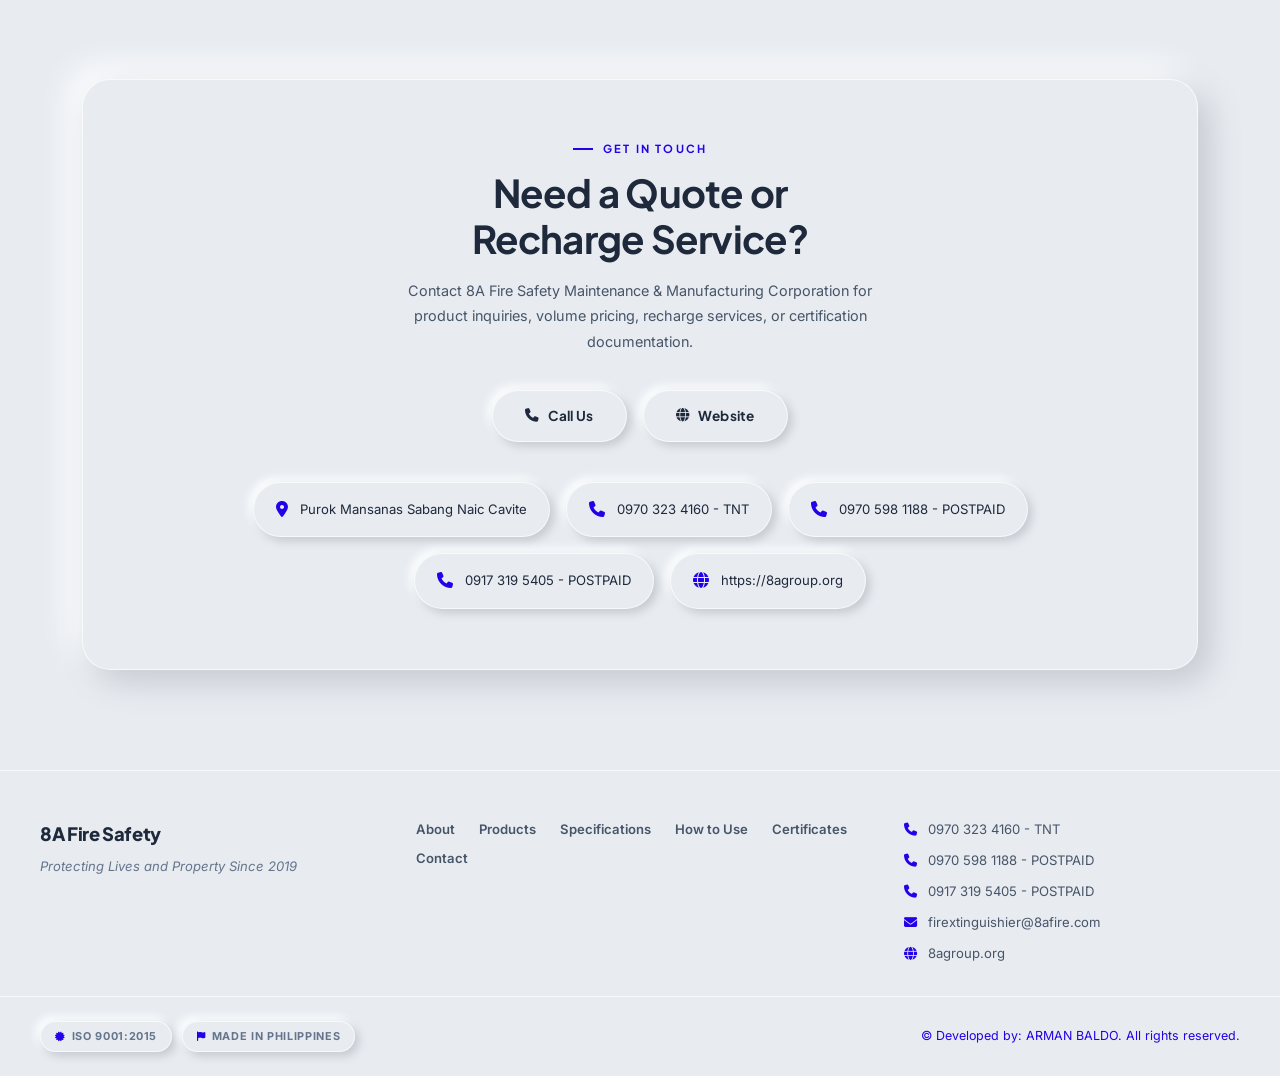
==== commit 2ef2fb7d: "Update foam.html" ====
--- a/foam.html
+++ b/foam.html
@@ -146,7 +146,7 @@
       <div class="info-card">
         <div class="ic-icon">📅</div>
         <div class="ic-label" style="font-weight:700;">Production Date</div>
-        <div class="ic-value">July 2025</div>
+        <div class="ic-value">AUGUST 2026</div>
         <div class="ic-detail">Manufacturing timestamp verified by QC officer. Date embossed on cylinder base.</div>
       </div>
 
@@ -167,7 +167,7 @@
       <div class="info-card">
         <div class="ic-icon">🔍</div>
         <div class="ic-label" style="font-weight:700;">Last Inspection Date</div>
-        <div class="ic-value">July 2026</div>
+        <div class="ic-value">AUGUST 2026</div>
         <div class="ic-detail">Performed by 8A authorized QC inspector. Pressure, valve integrity, foam solution concentration, and label verification all passed.</div>
       </div>
 
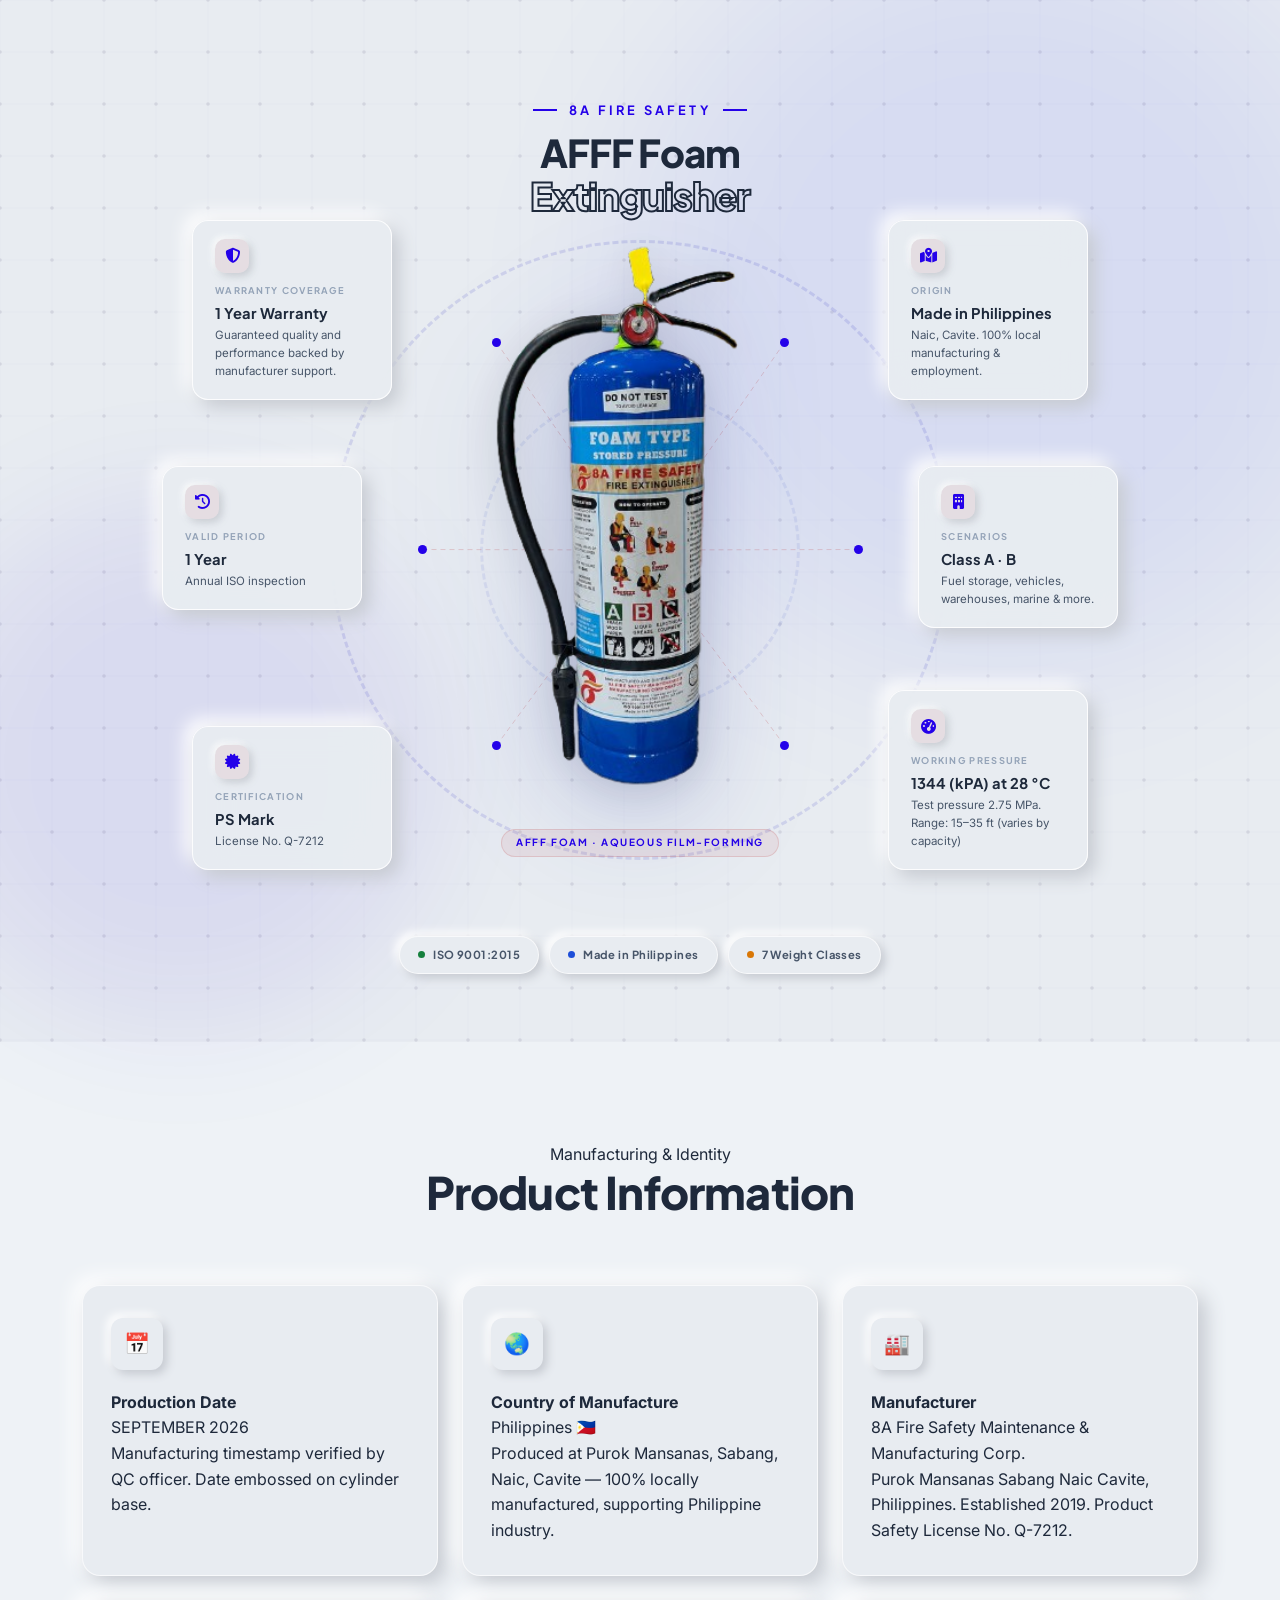
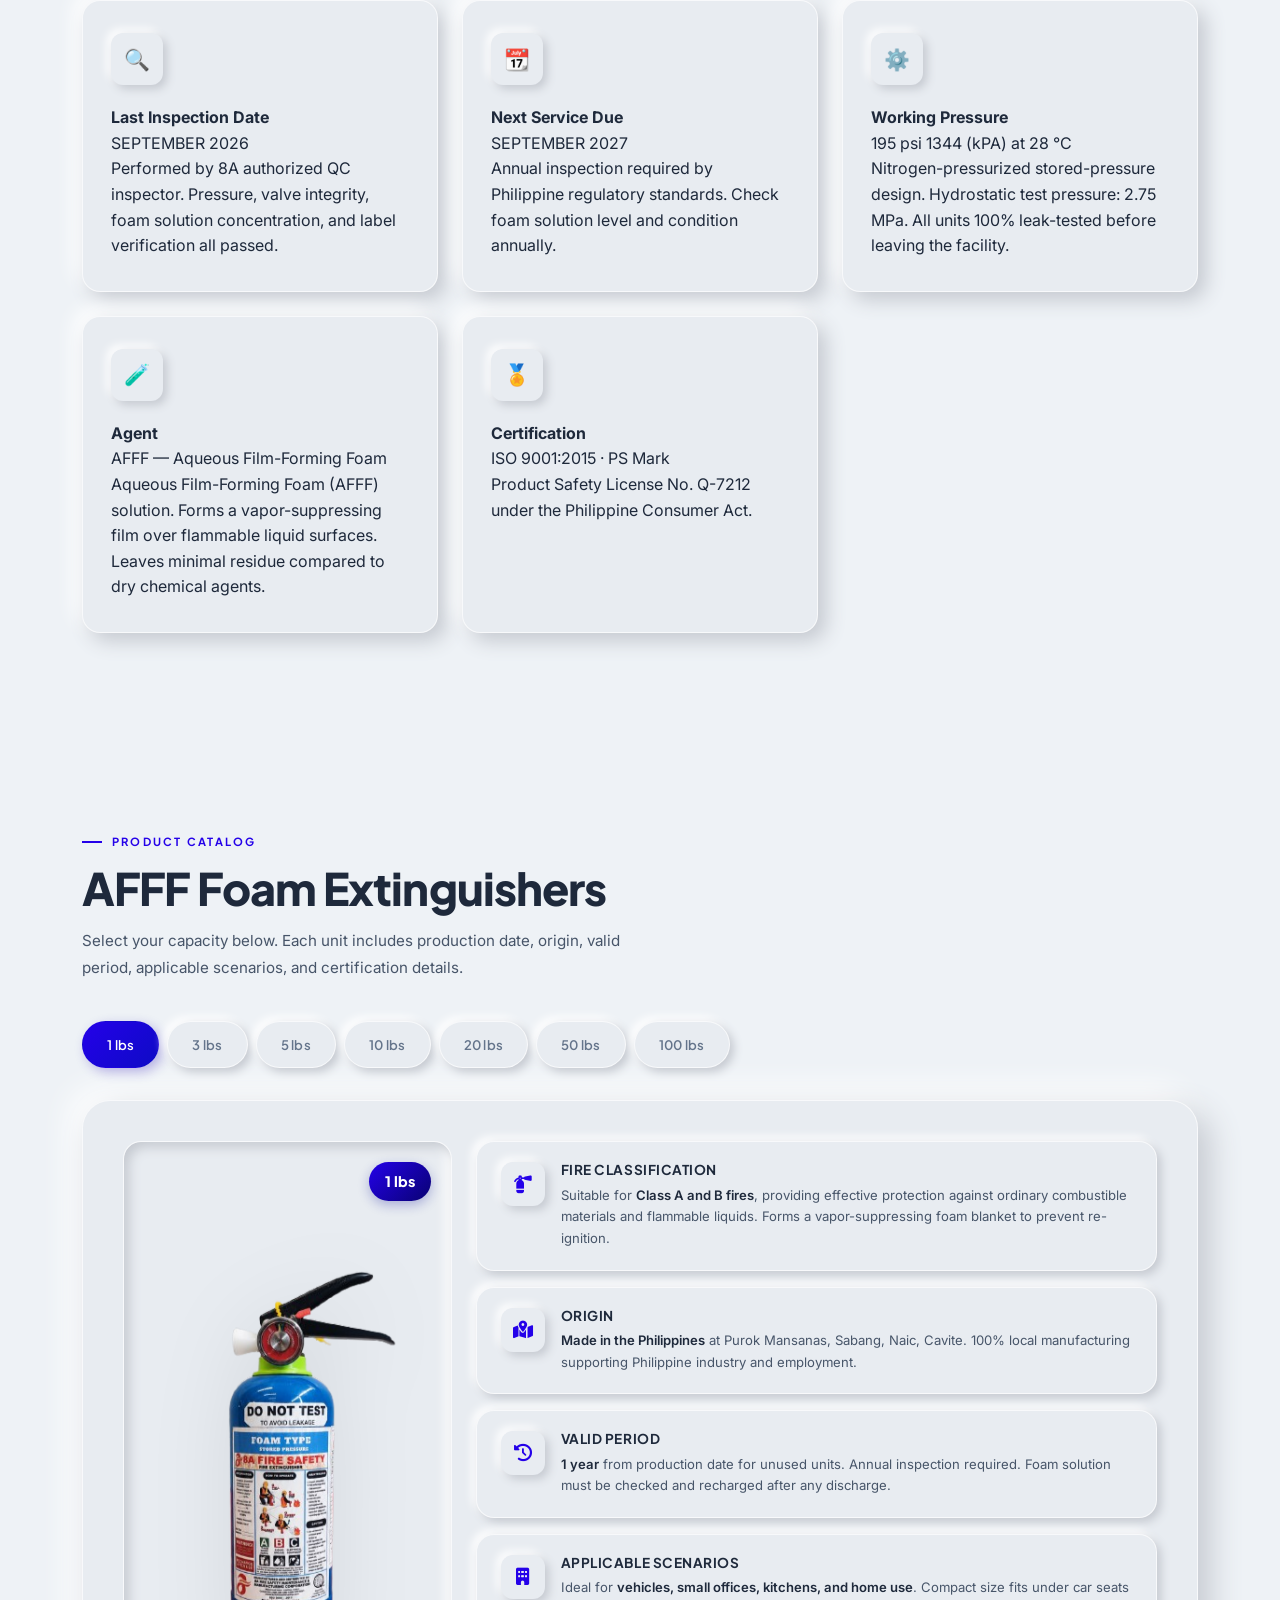
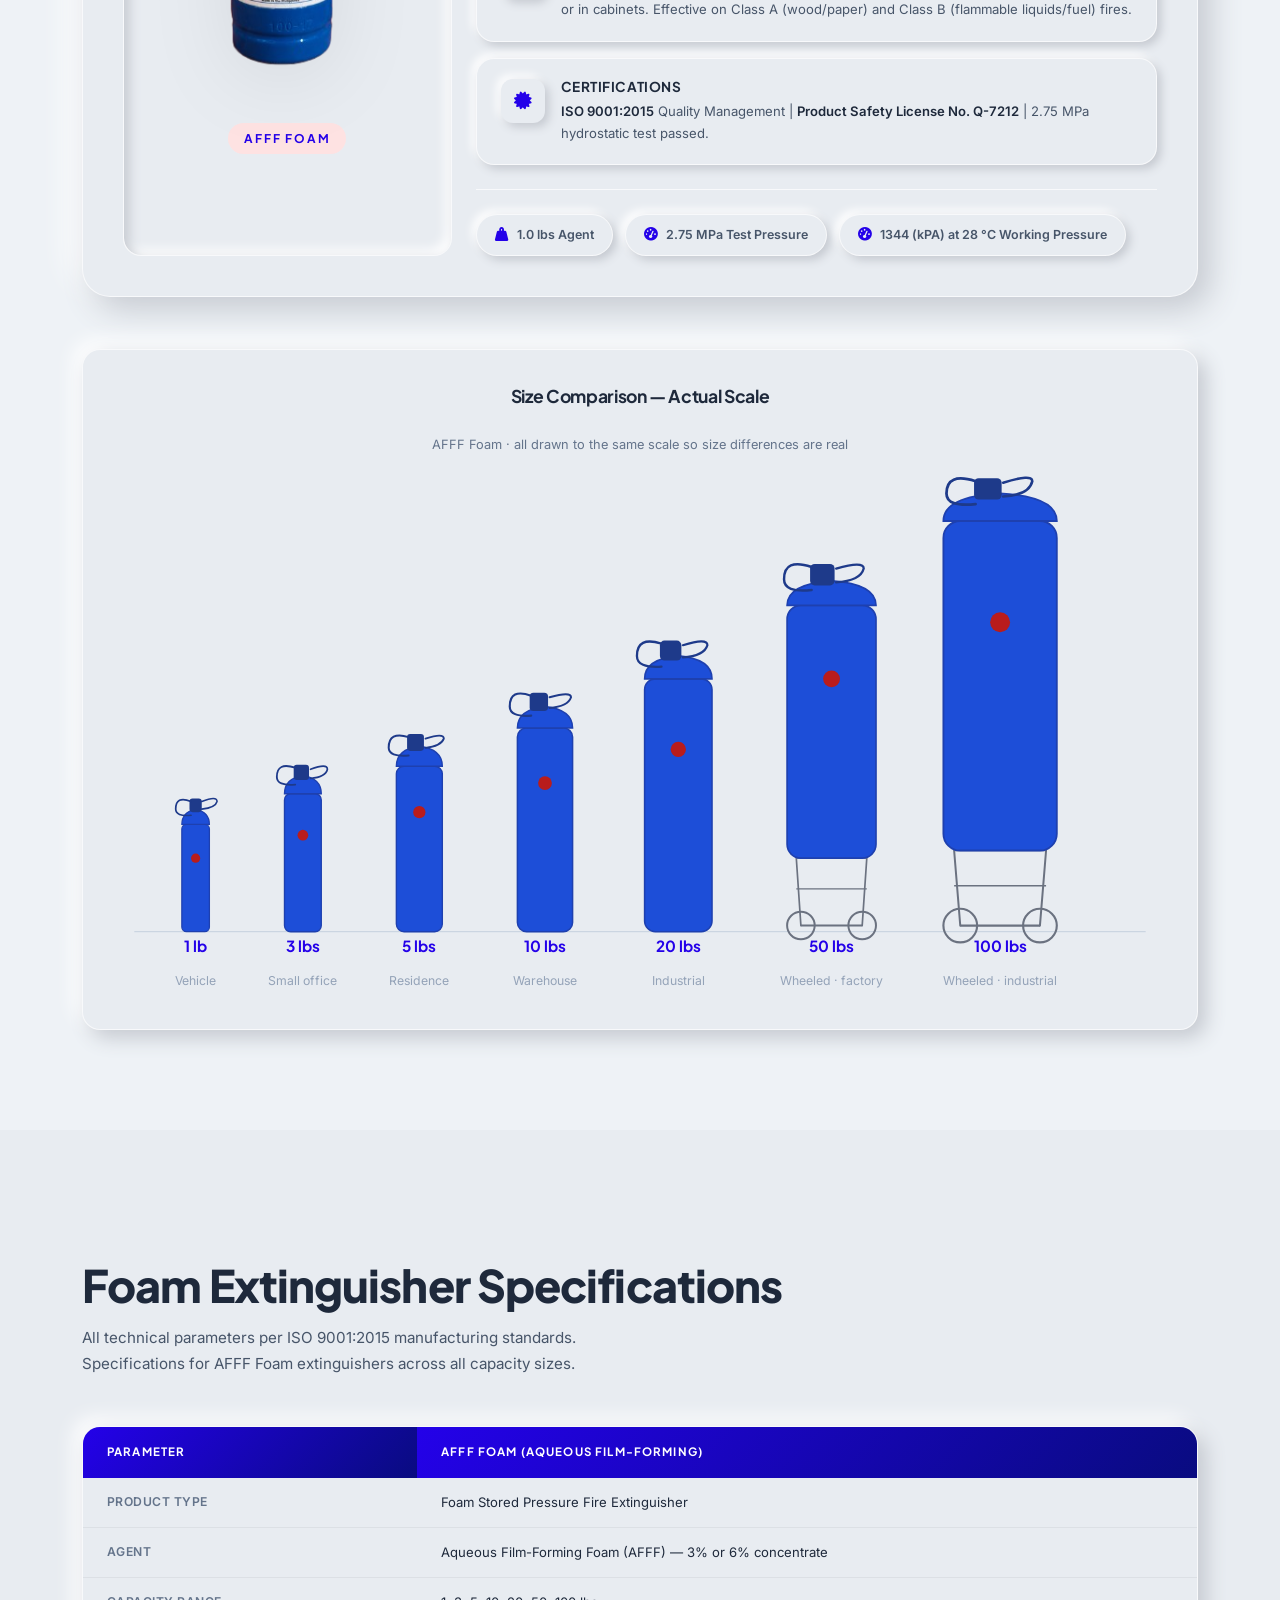
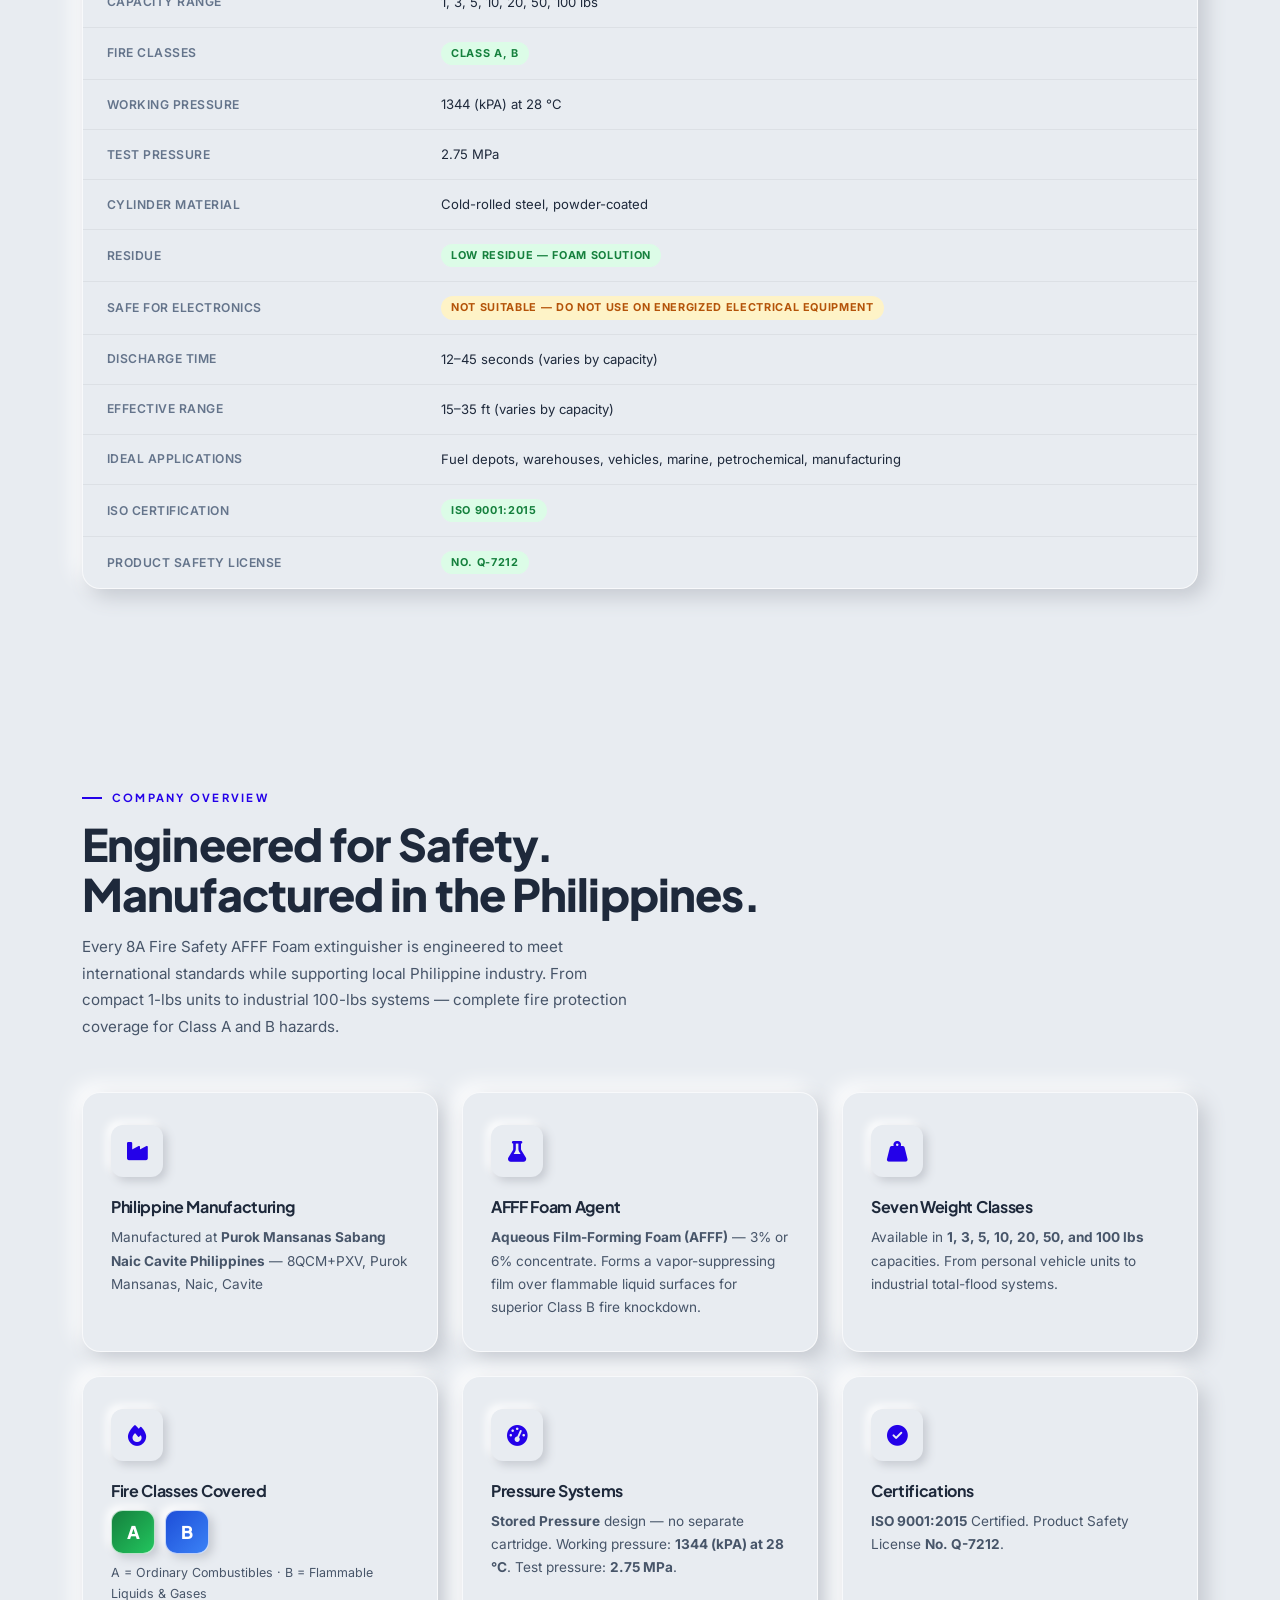
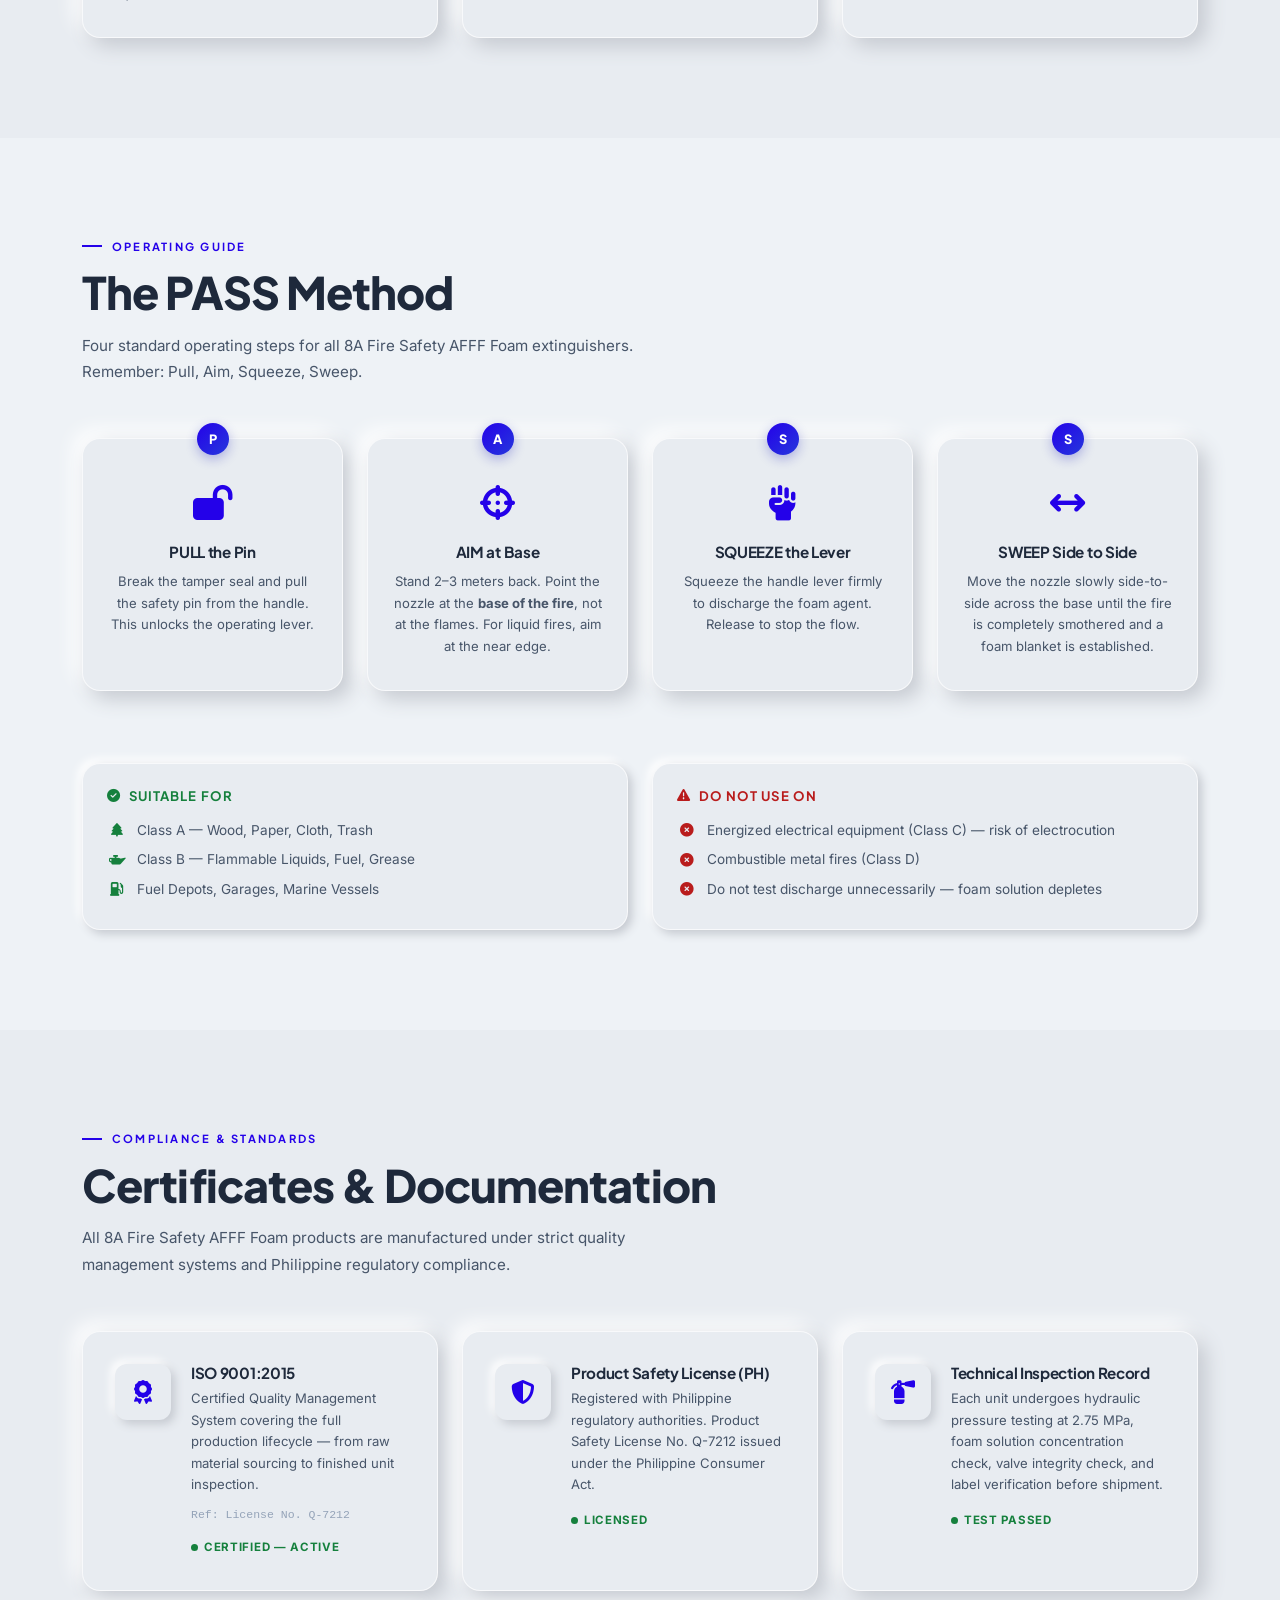
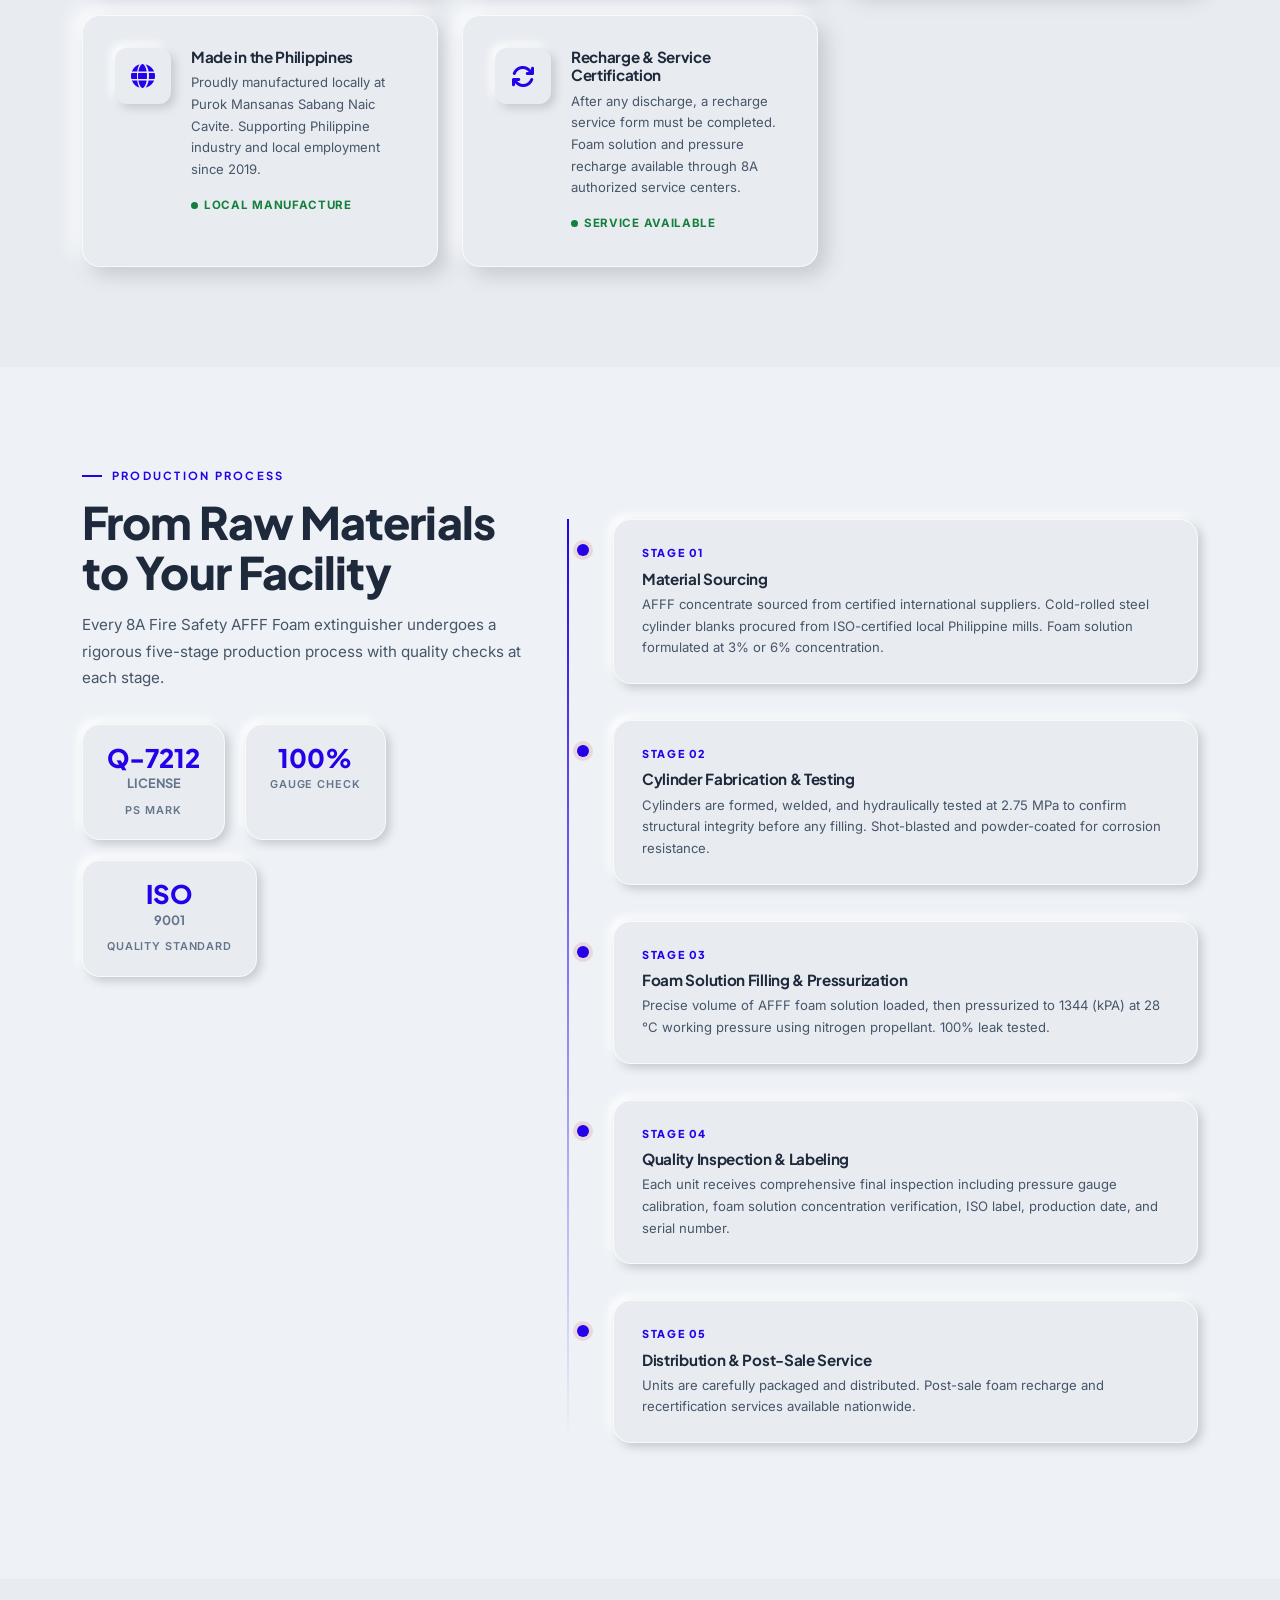
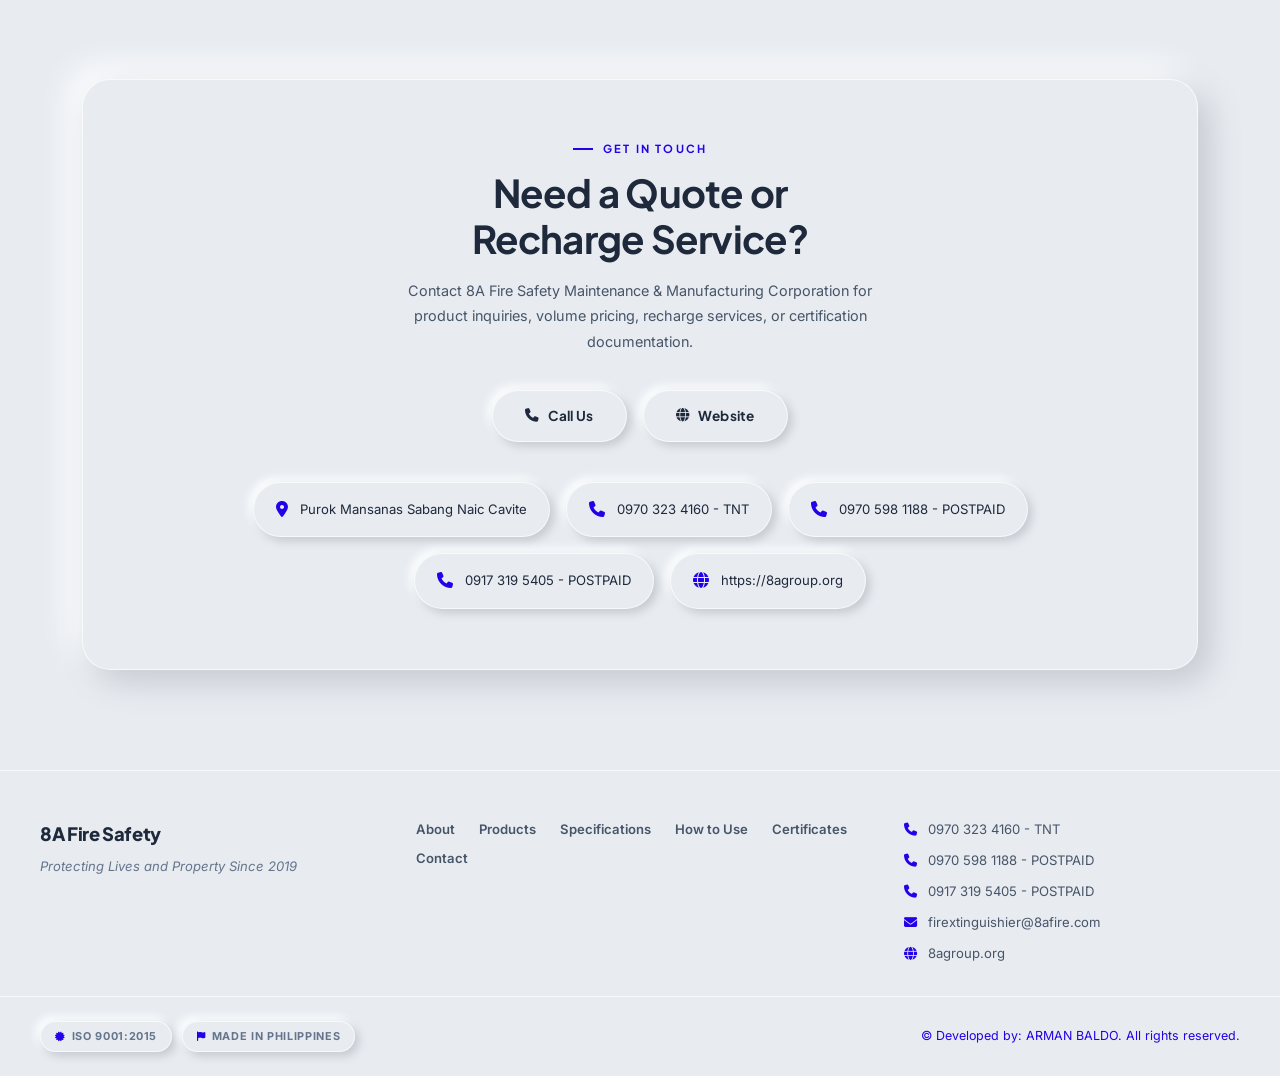
==== commit 651a5e3c: "Update foam.html" ====
--- a/foam.html
+++ b/foam.html
@@ -146,7 +146,7 @@
       <div class="info-card">
         <div class="ic-icon">📅</div>
         <div class="ic-label" style="font-weight:700;">Production Date</div>
-        <div class="ic-value">AUGUST 2026</div>
+        <div class="ic-value">SEPTEMBER 2026</div>
         <div class="ic-detail">Manufacturing timestamp verified by QC officer. Date embossed on cylinder base.</div>
       </div>
 
@@ -167,14 +167,14 @@
       <div class="info-card">
         <div class="ic-icon">🔍</div>
         <div class="ic-label" style="font-weight:700;">Last Inspection Date</div>
-        <div class="ic-value">AUGUST 2026</div>
+        <div class="ic-value">SEPTEMBER 2026</div>
         <div class="ic-detail">Performed by 8A authorized QC inspector. Pressure, valve integrity, foam solution concentration, and label verification all passed.</div>
       </div>
 
       <div class="info-card">
         <div class="ic-icon">📆</div>
         <div class="ic-label" style="font-weight:700;">Next Service Due</div>
-        <div class="ic-value">August 2027</div>
+        <div class="ic-value">SEPTEMBER 2027</div>
         <div class="ic-detail">Annual inspection required by Philippine regulatory standards. Check foam solution level and condition annually.</div>
       </div>
 
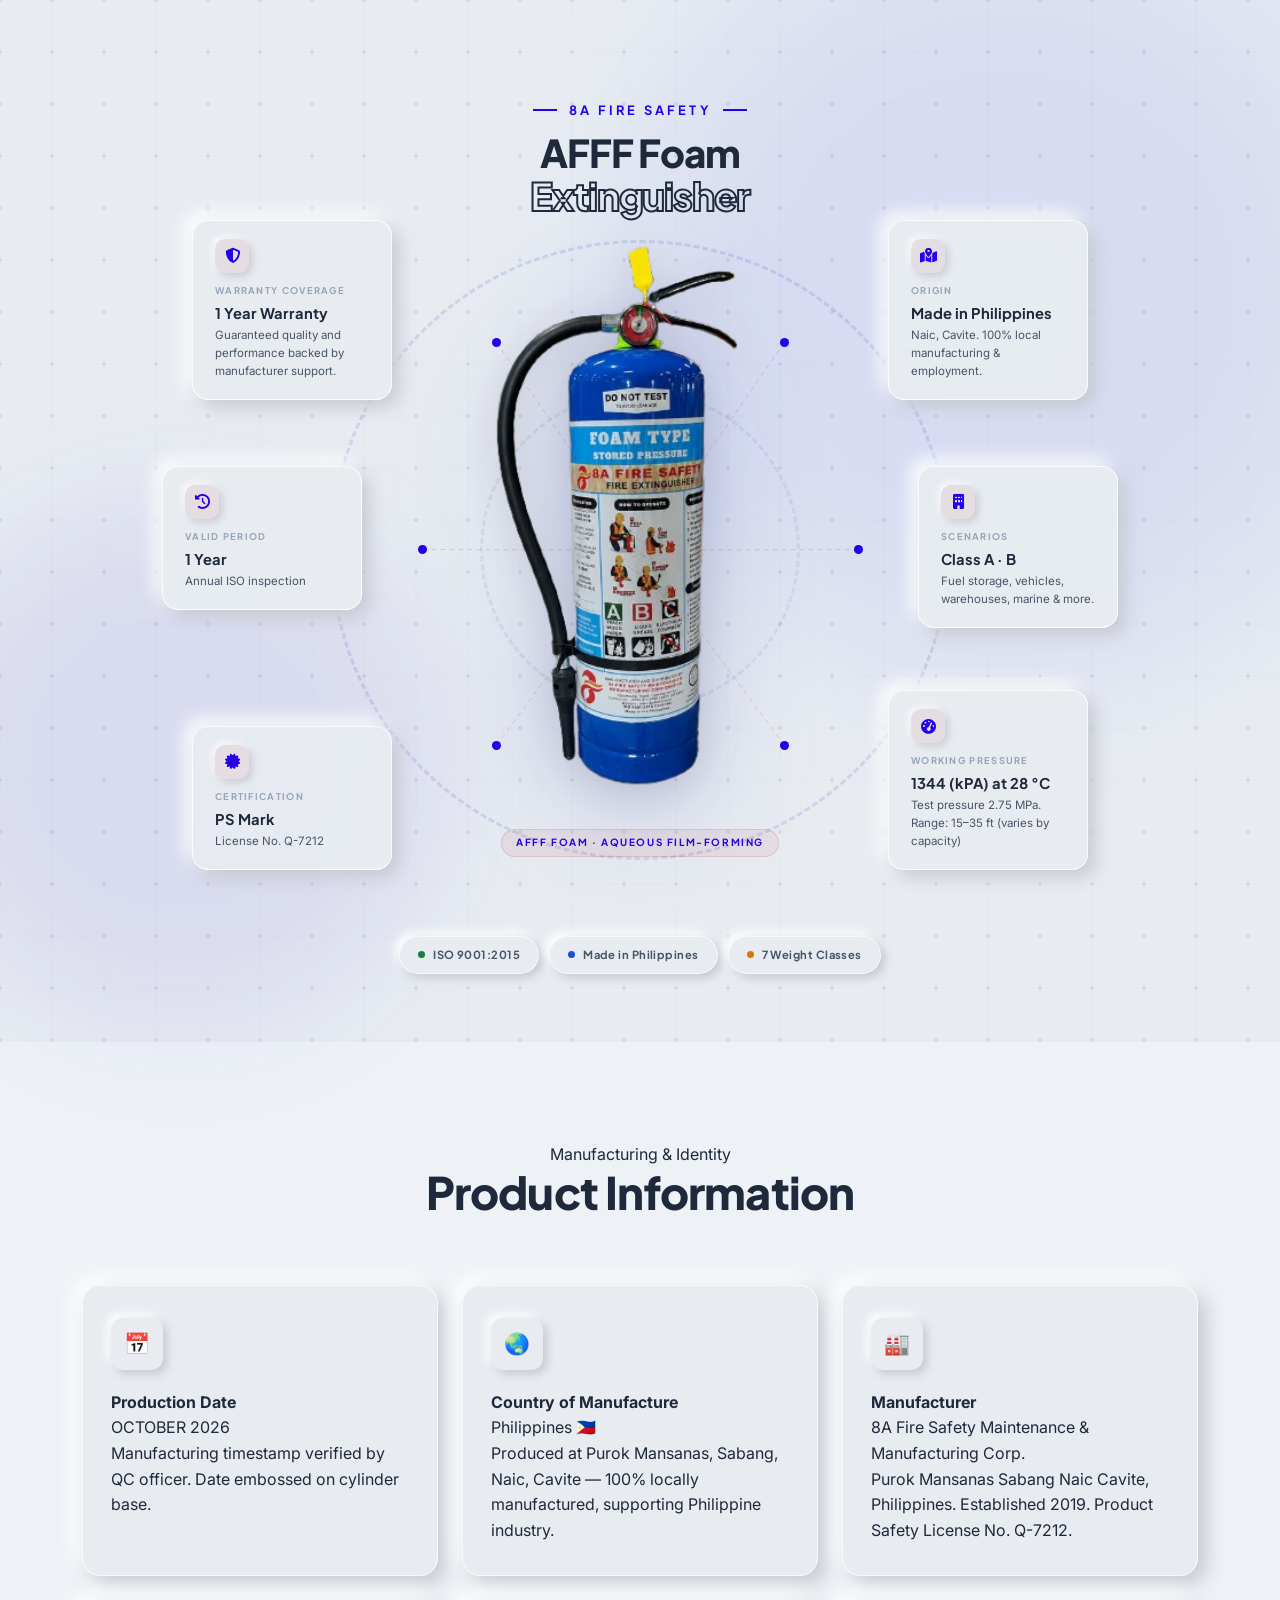
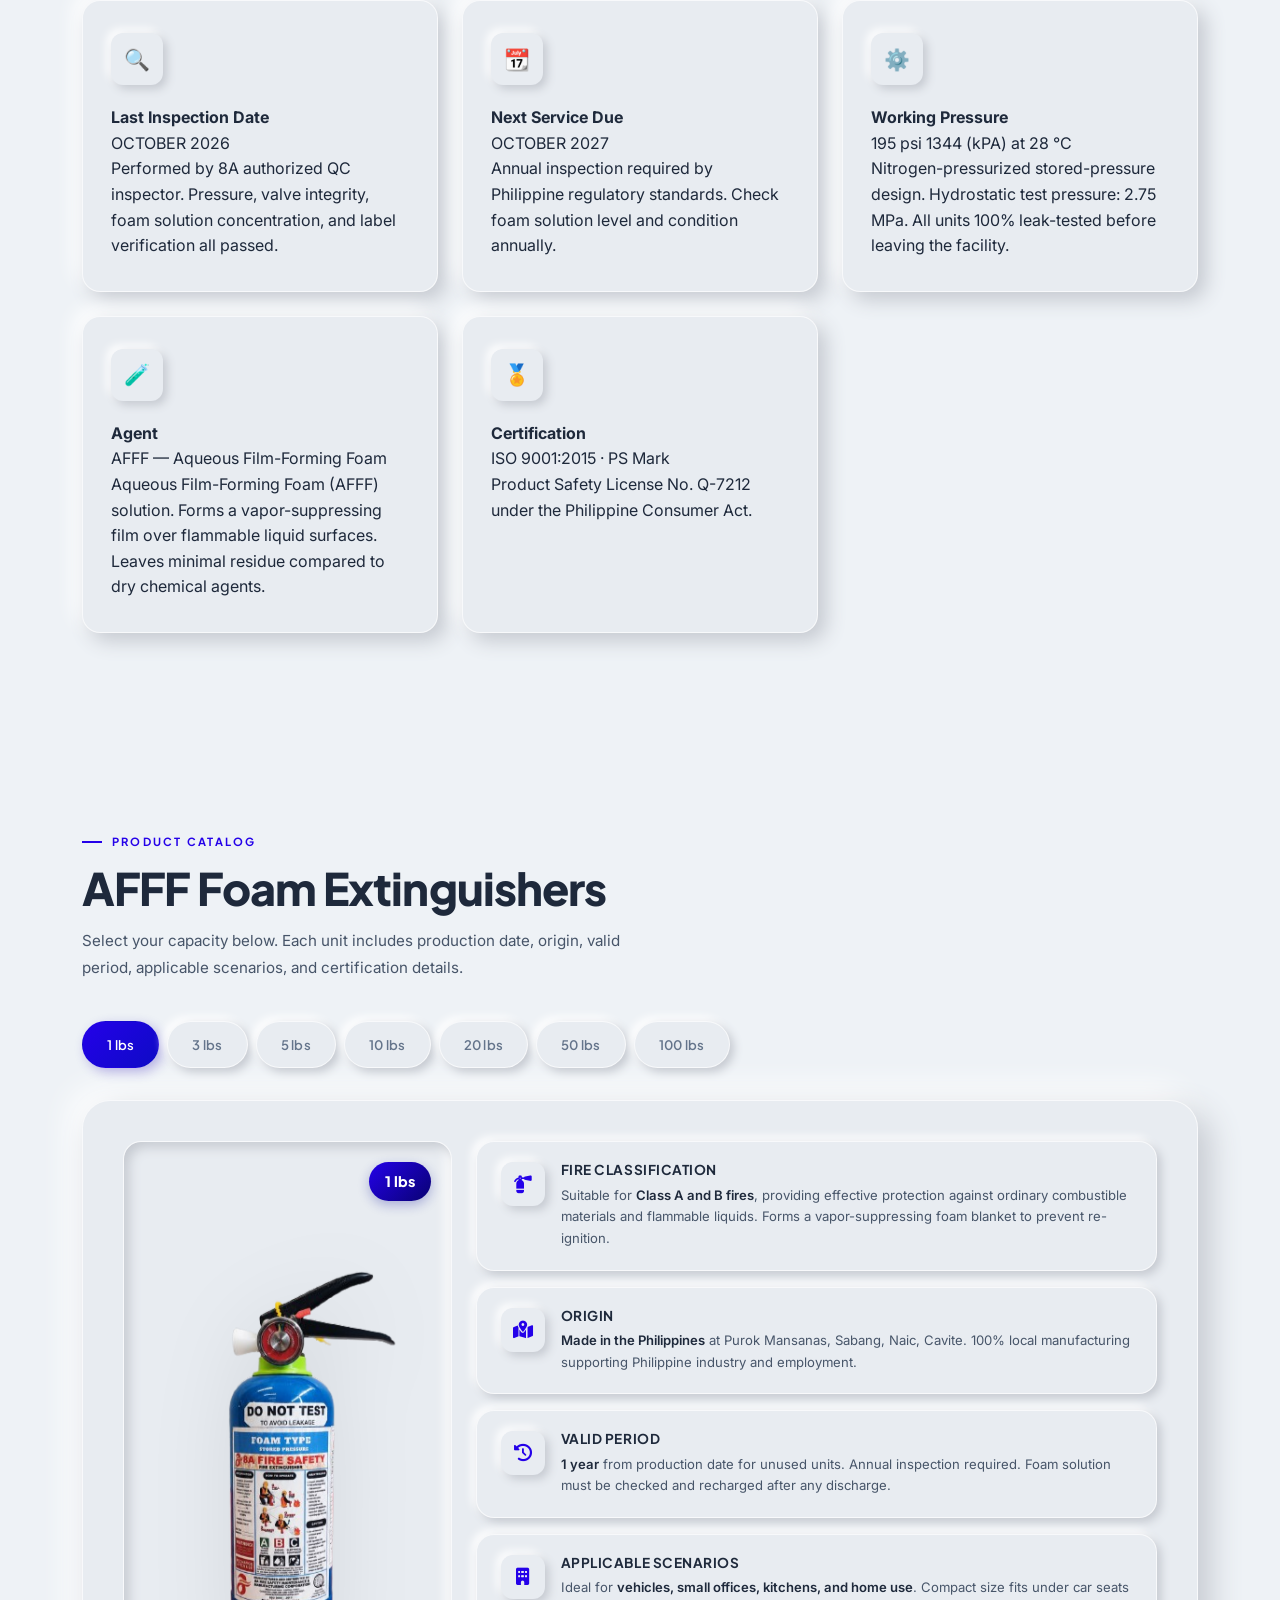
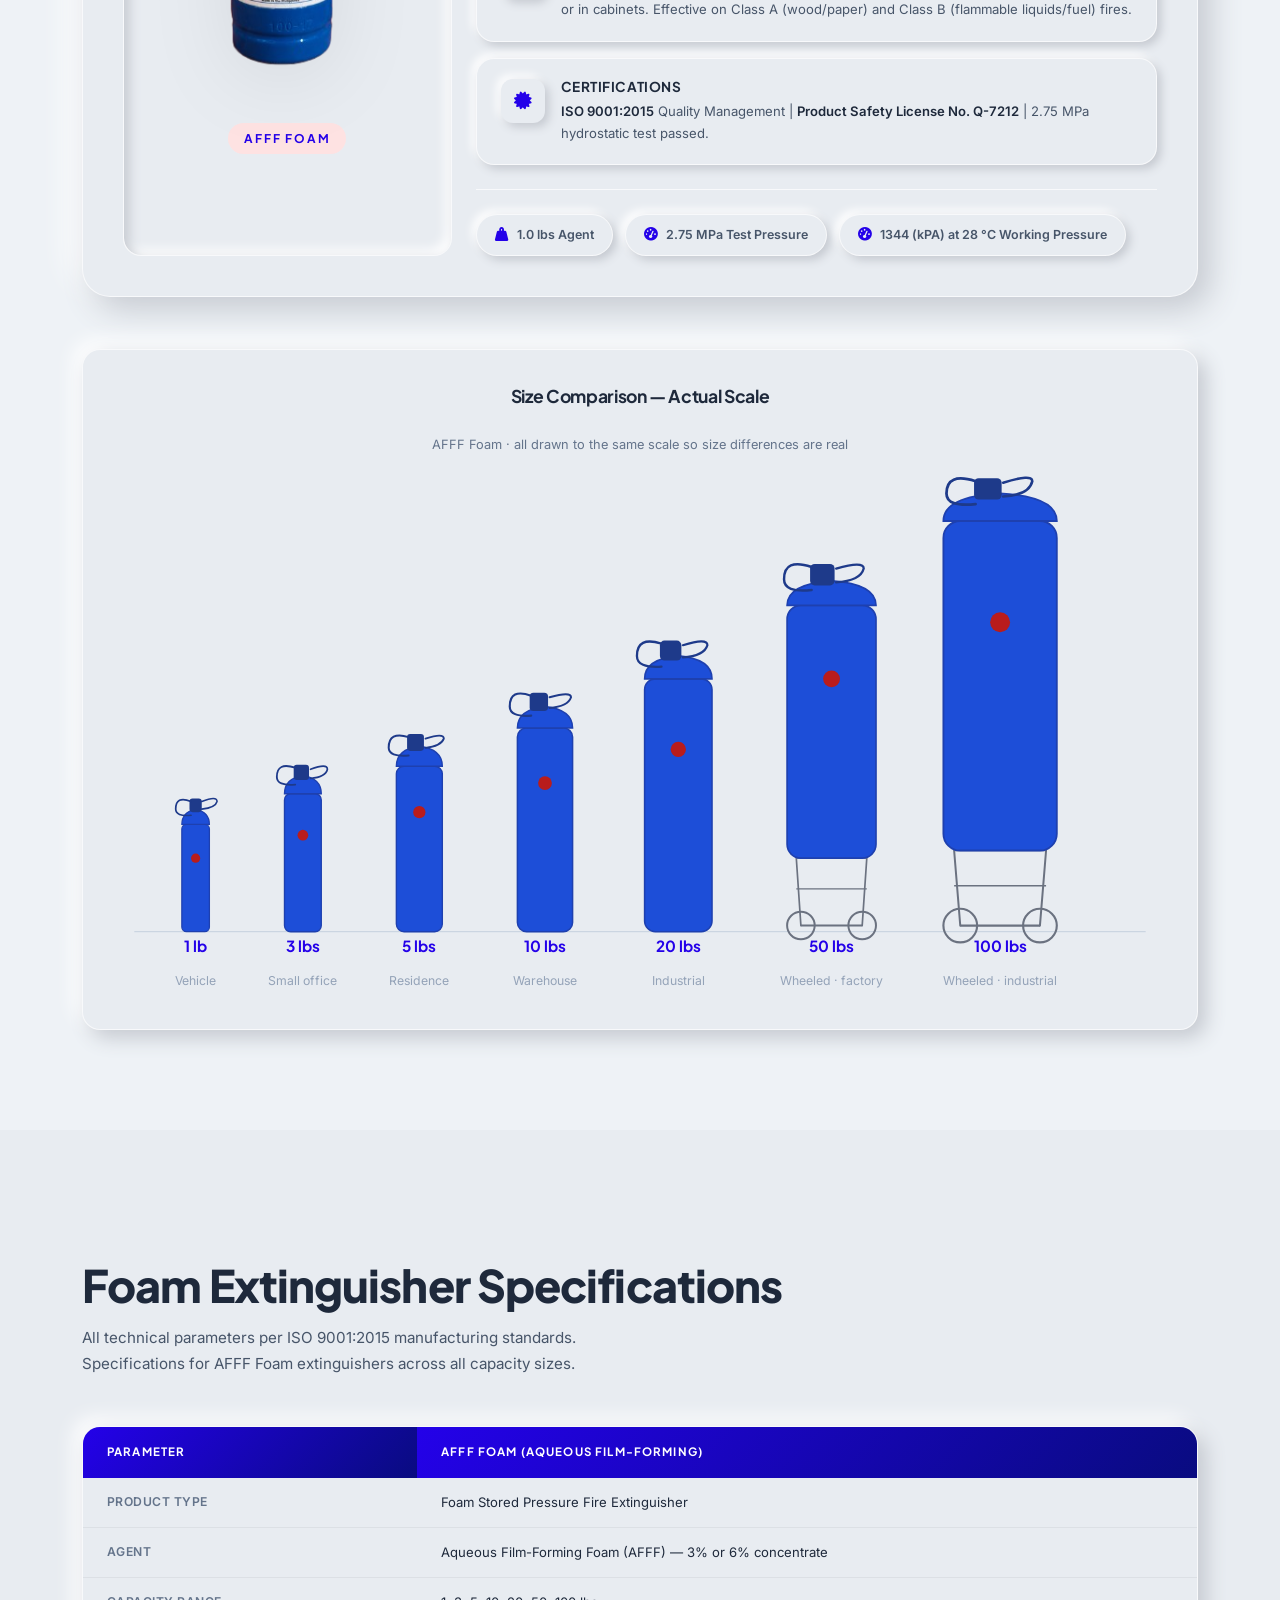
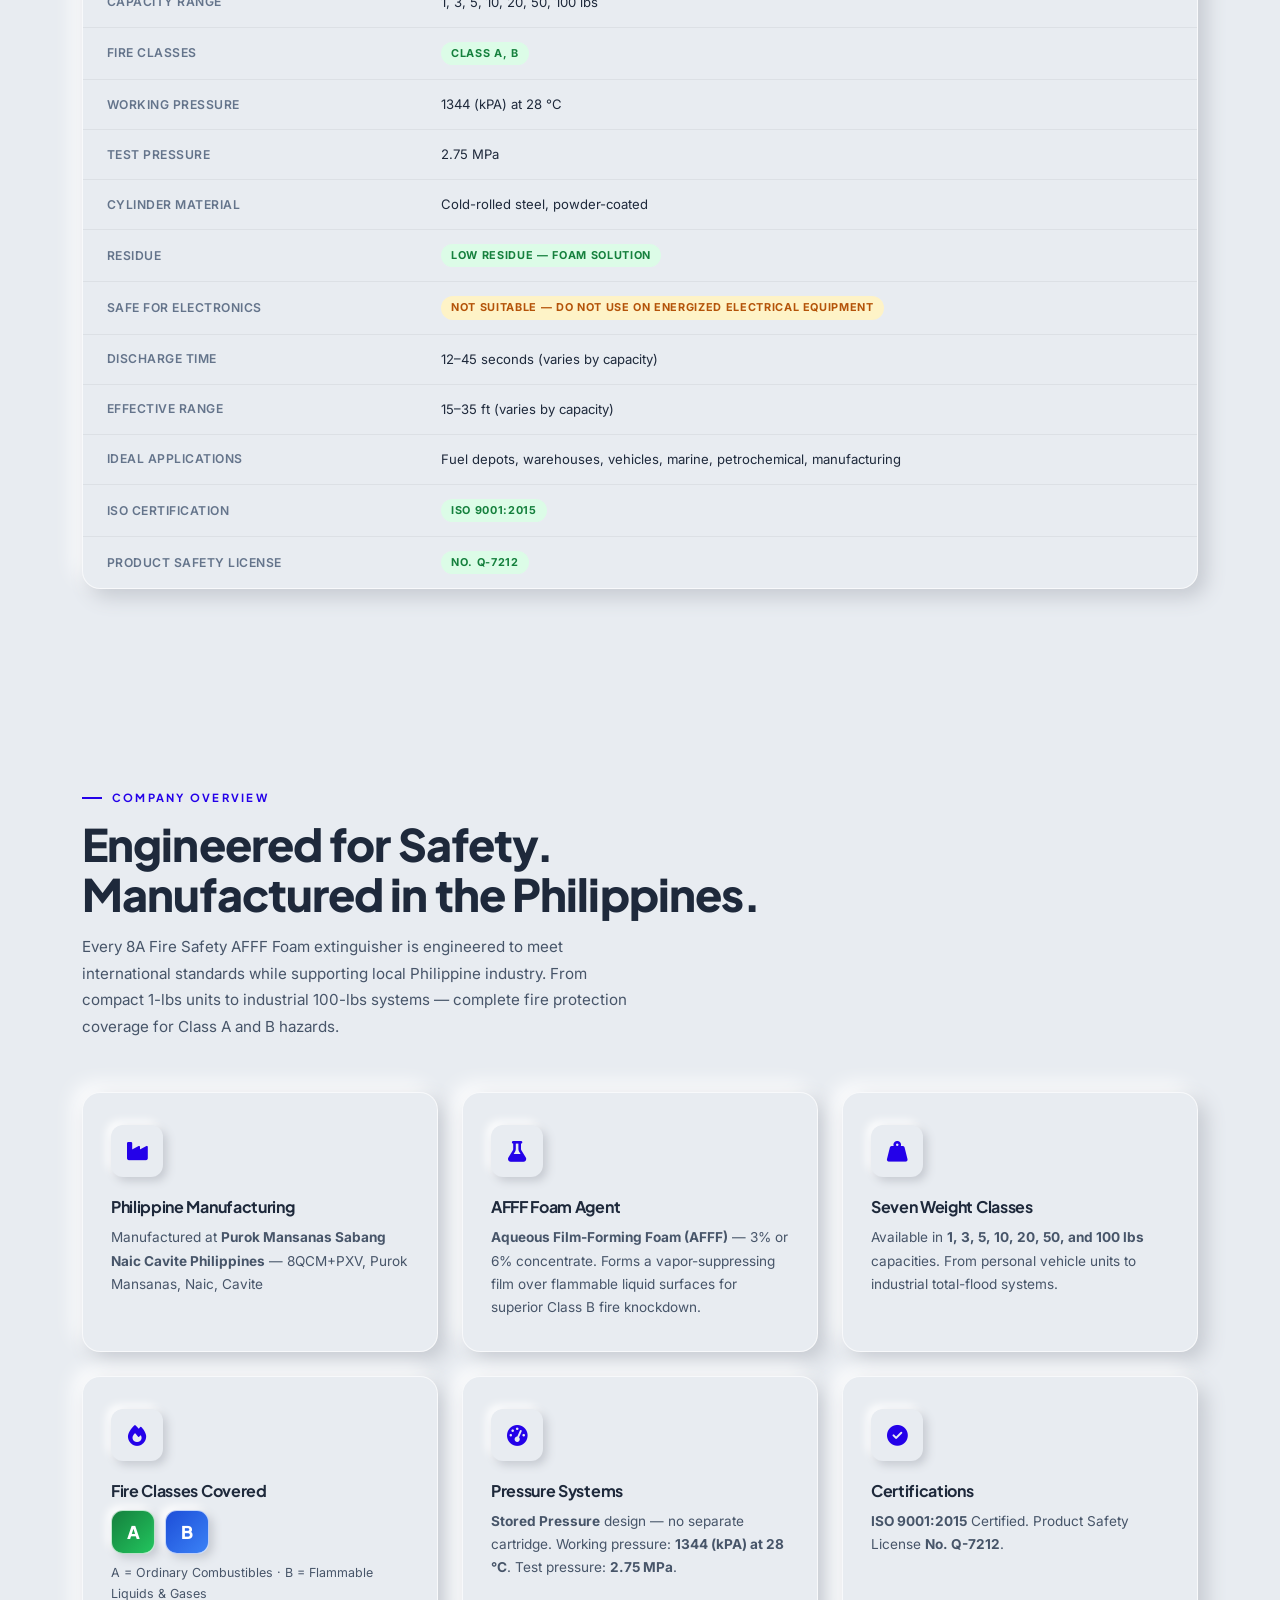
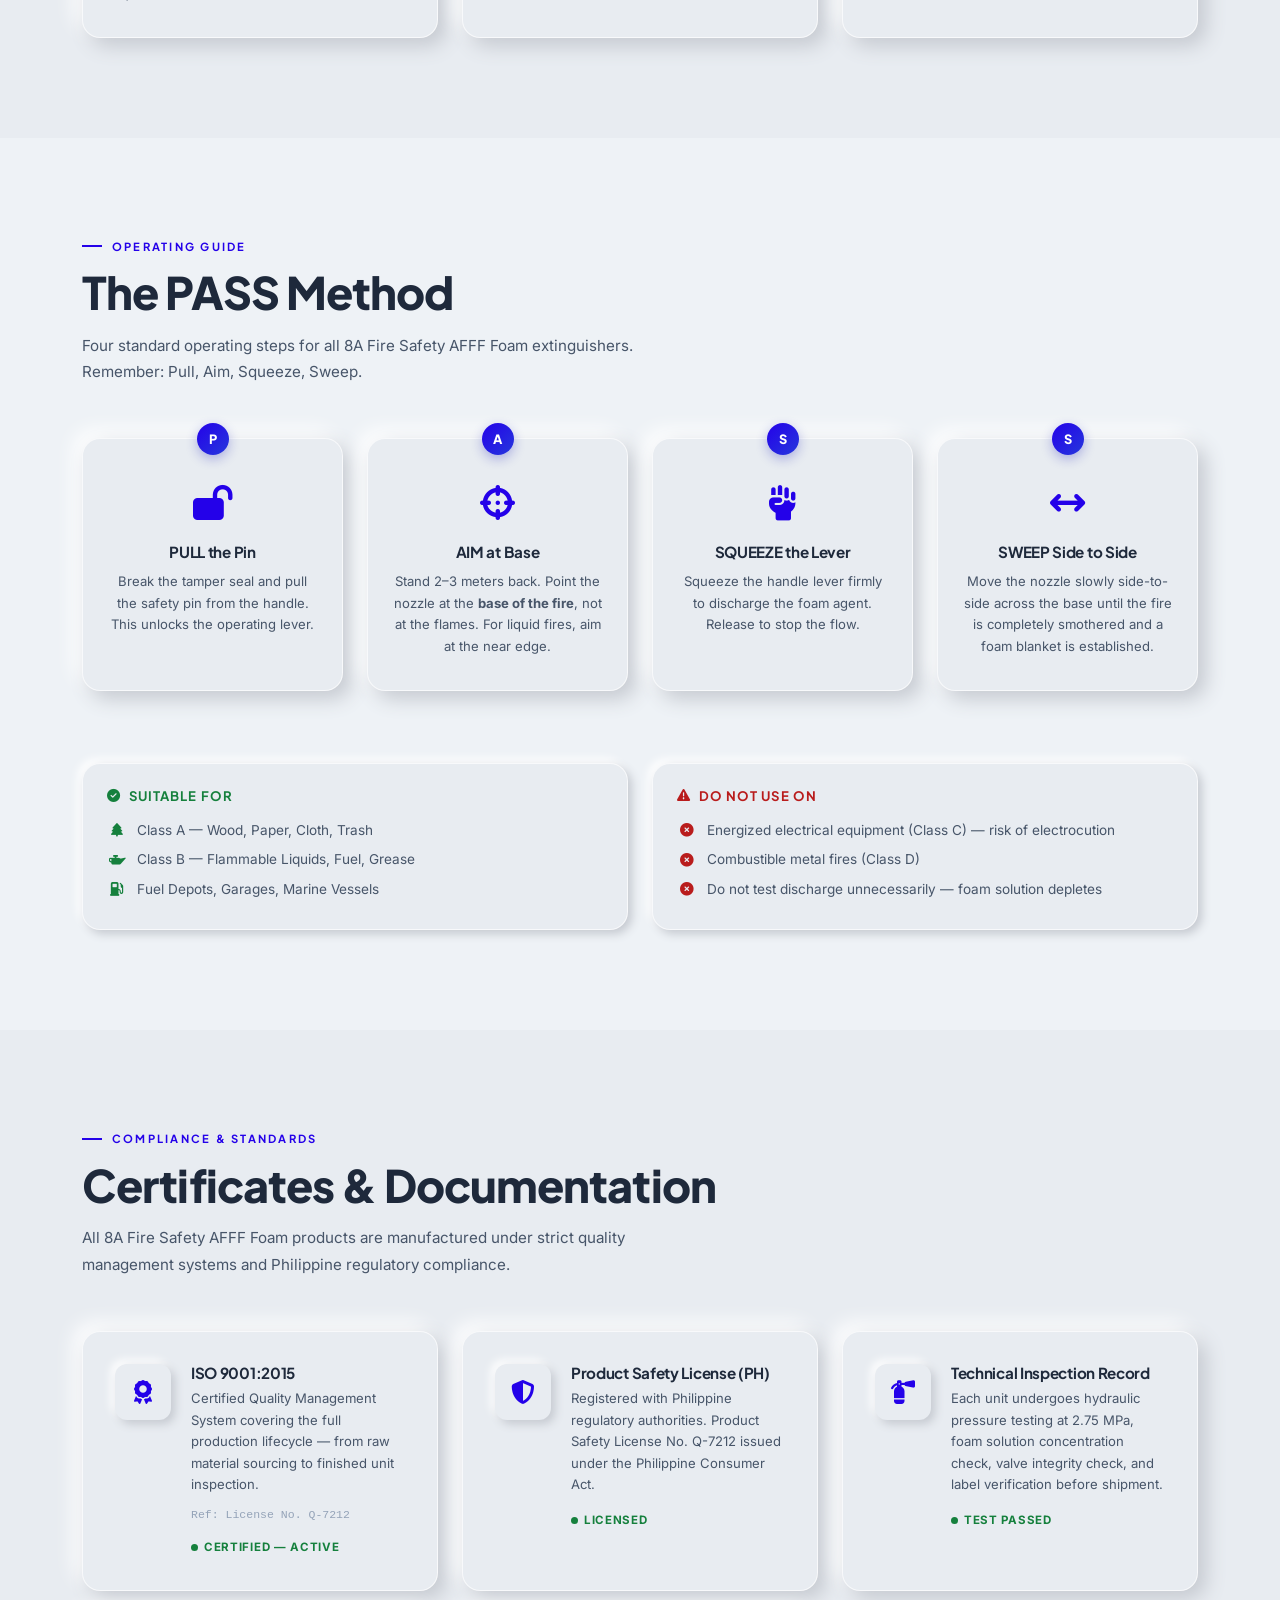
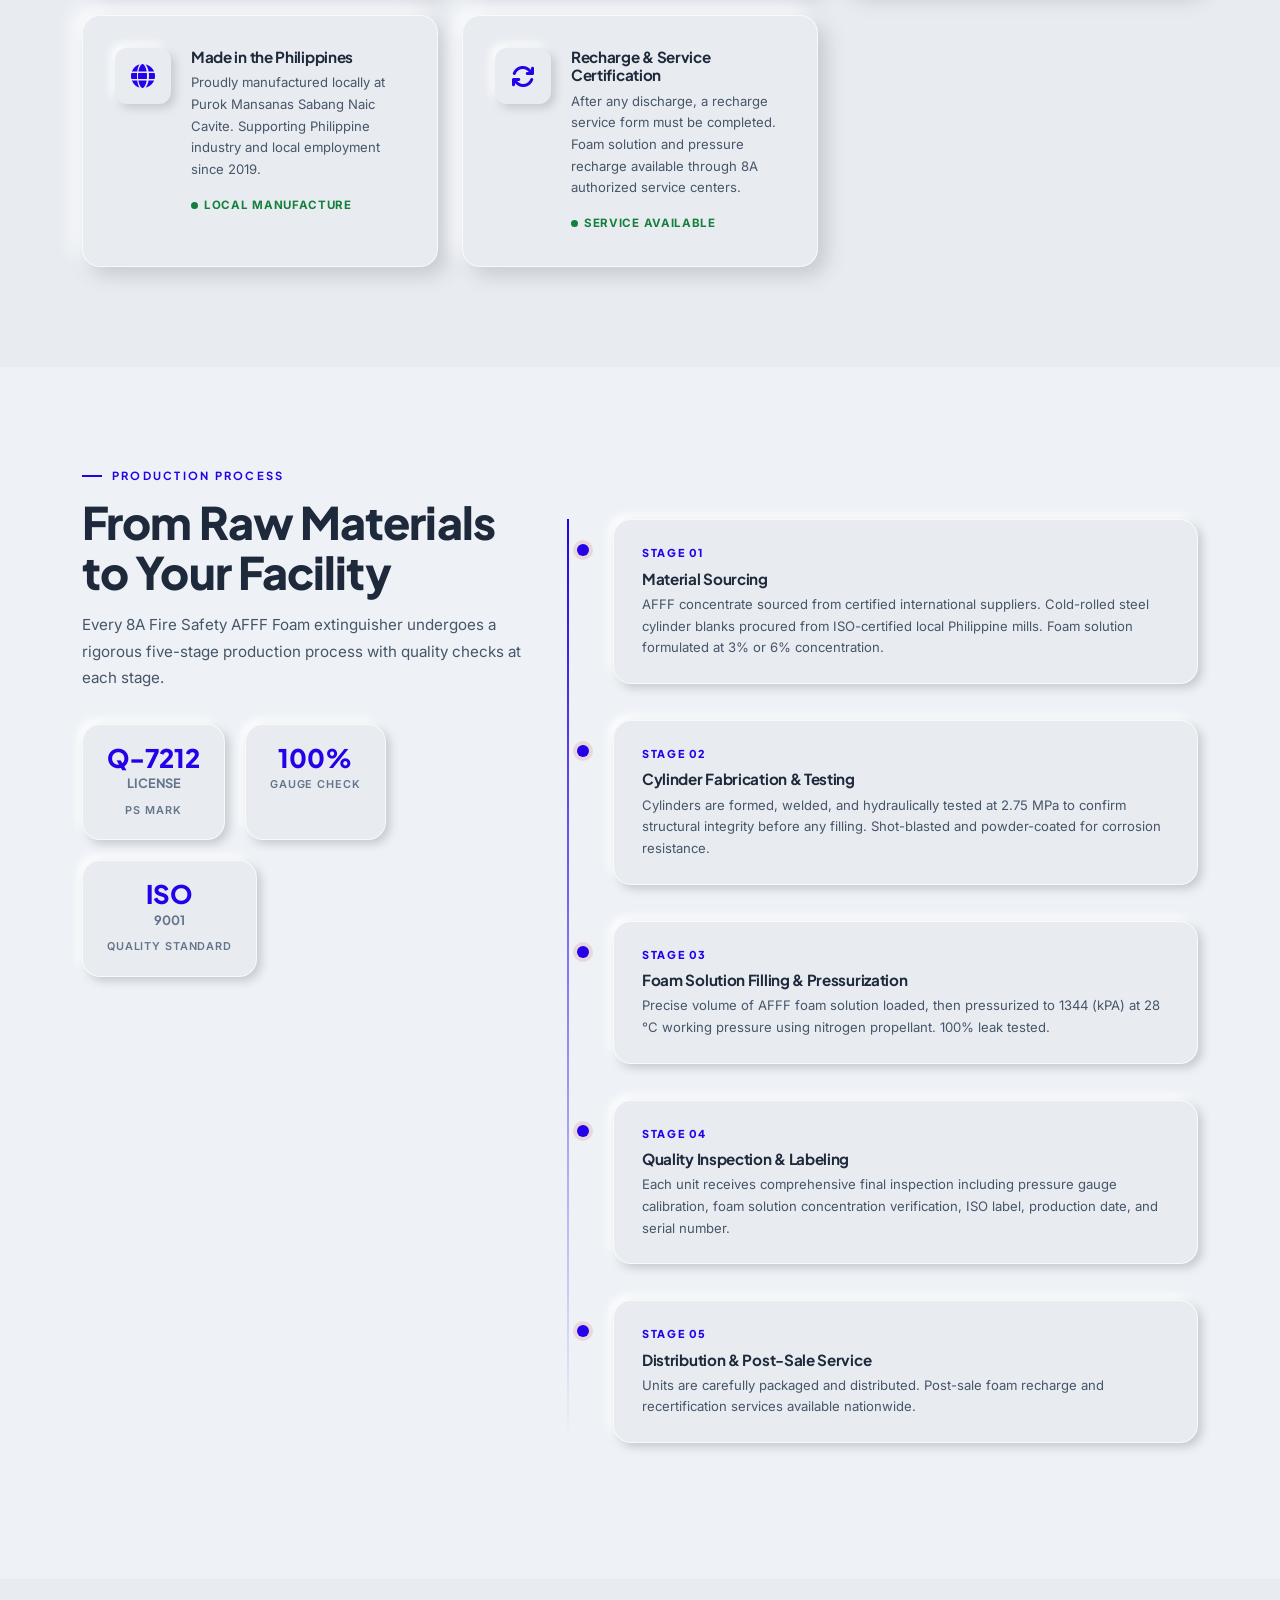
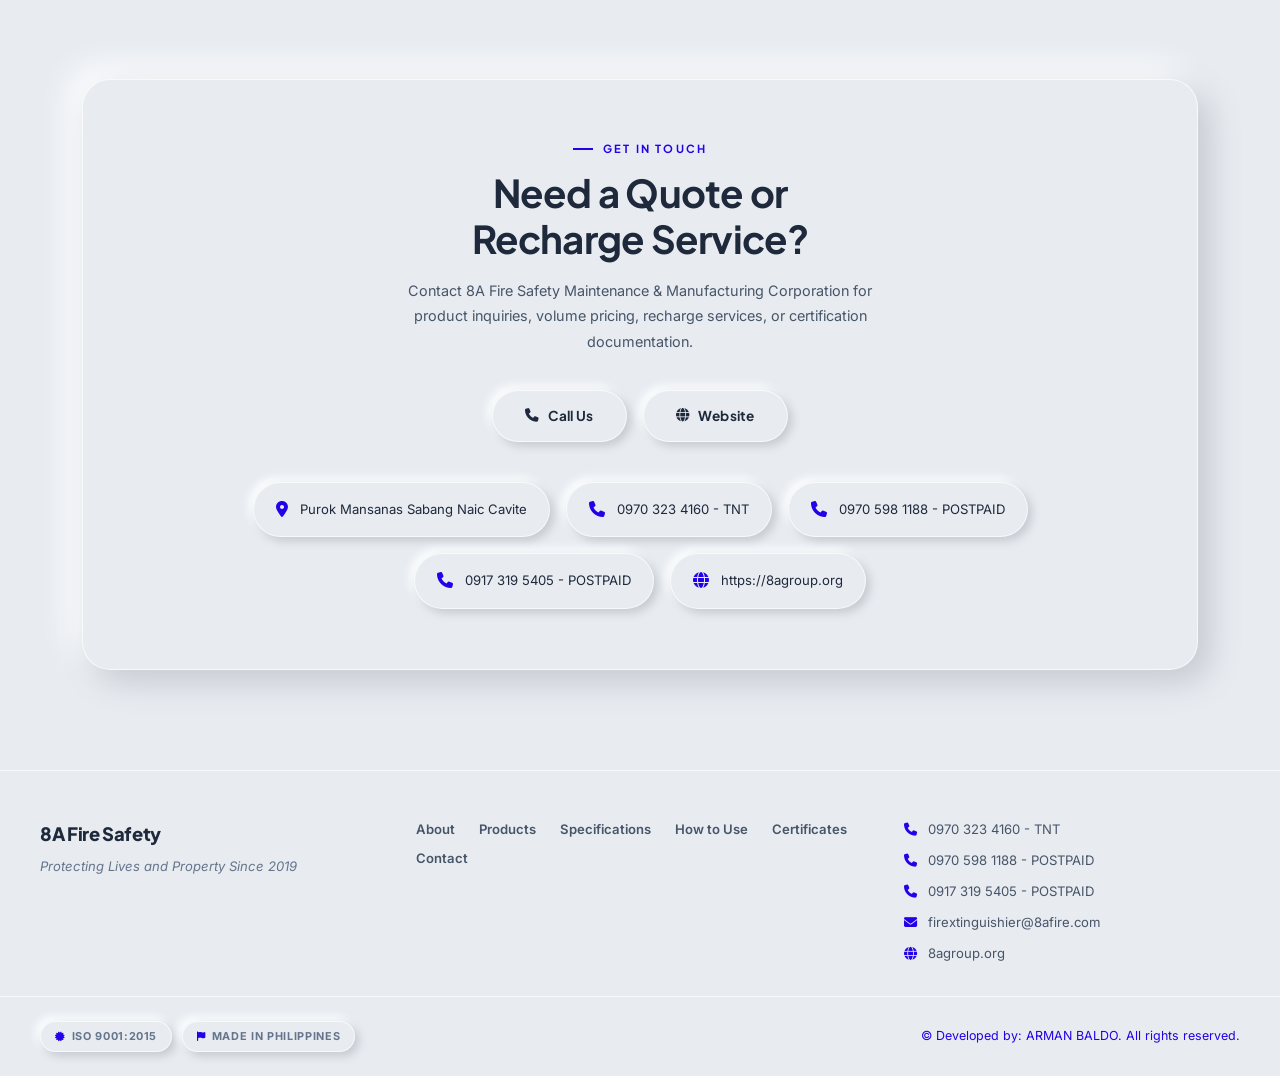
==== commit c4073e47: "Update foam.html" ====
--- a/foam.html
+++ b/foam.html
@@ -146,7 +146,7 @@
       <div class="info-card">
         <div class="ic-icon">📅</div>
         <div class="ic-label" style="font-weight:700;">Production Date</div>
-        <div class="ic-value">SEPTEMBER 2026</div>
+        <div class="ic-value">OCTOBER 2026</div>
         <div class="ic-detail">Manufacturing timestamp verified by QC officer. Date embossed on cylinder base.</div>
       </div>
 
@@ -167,14 +167,14 @@
       <div class="info-card">
         <div class="ic-icon">🔍</div>
         <div class="ic-label" style="font-weight:700;">Last Inspection Date</div>
-        <div class="ic-value">SEPTEMBER 2026</div>
+        <div class="ic-value">OCTOBER 2026</div>
         <div class="ic-detail">Performed by 8A authorized QC inspector. Pressure, valve integrity, foam solution concentration, and label verification all passed.</div>
       </div>
 
       <div class="info-card">
         <div class="ic-icon">📆</div>
         <div class="ic-label" style="font-weight:700;">Next Service Due</div>
-        <div class="ic-value">SEPTEMBER 2027</div>
+        <div class="ic-value">OCTOBER 2027</div>
         <div class="ic-detail">Annual inspection required by Philippine regulatory standards. Check foam solution level and condition annually.</div>
       </div>
 
